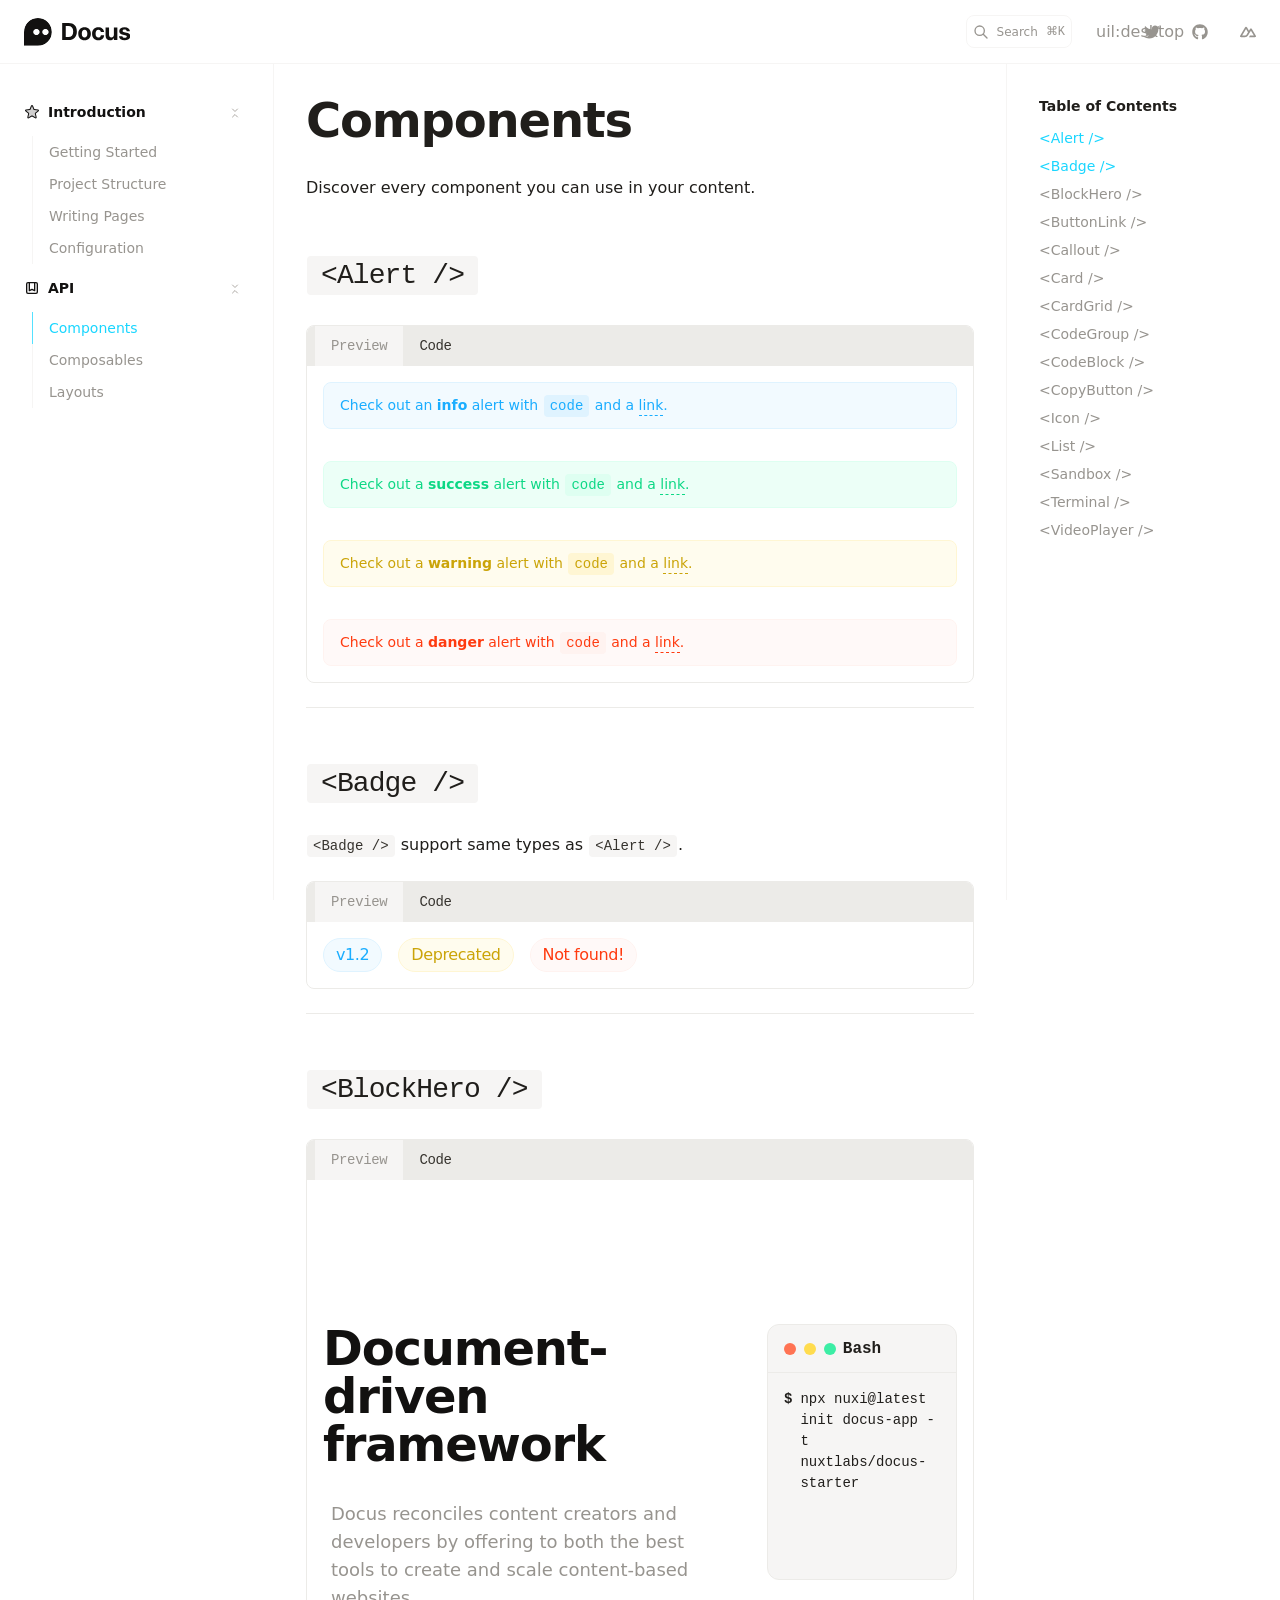
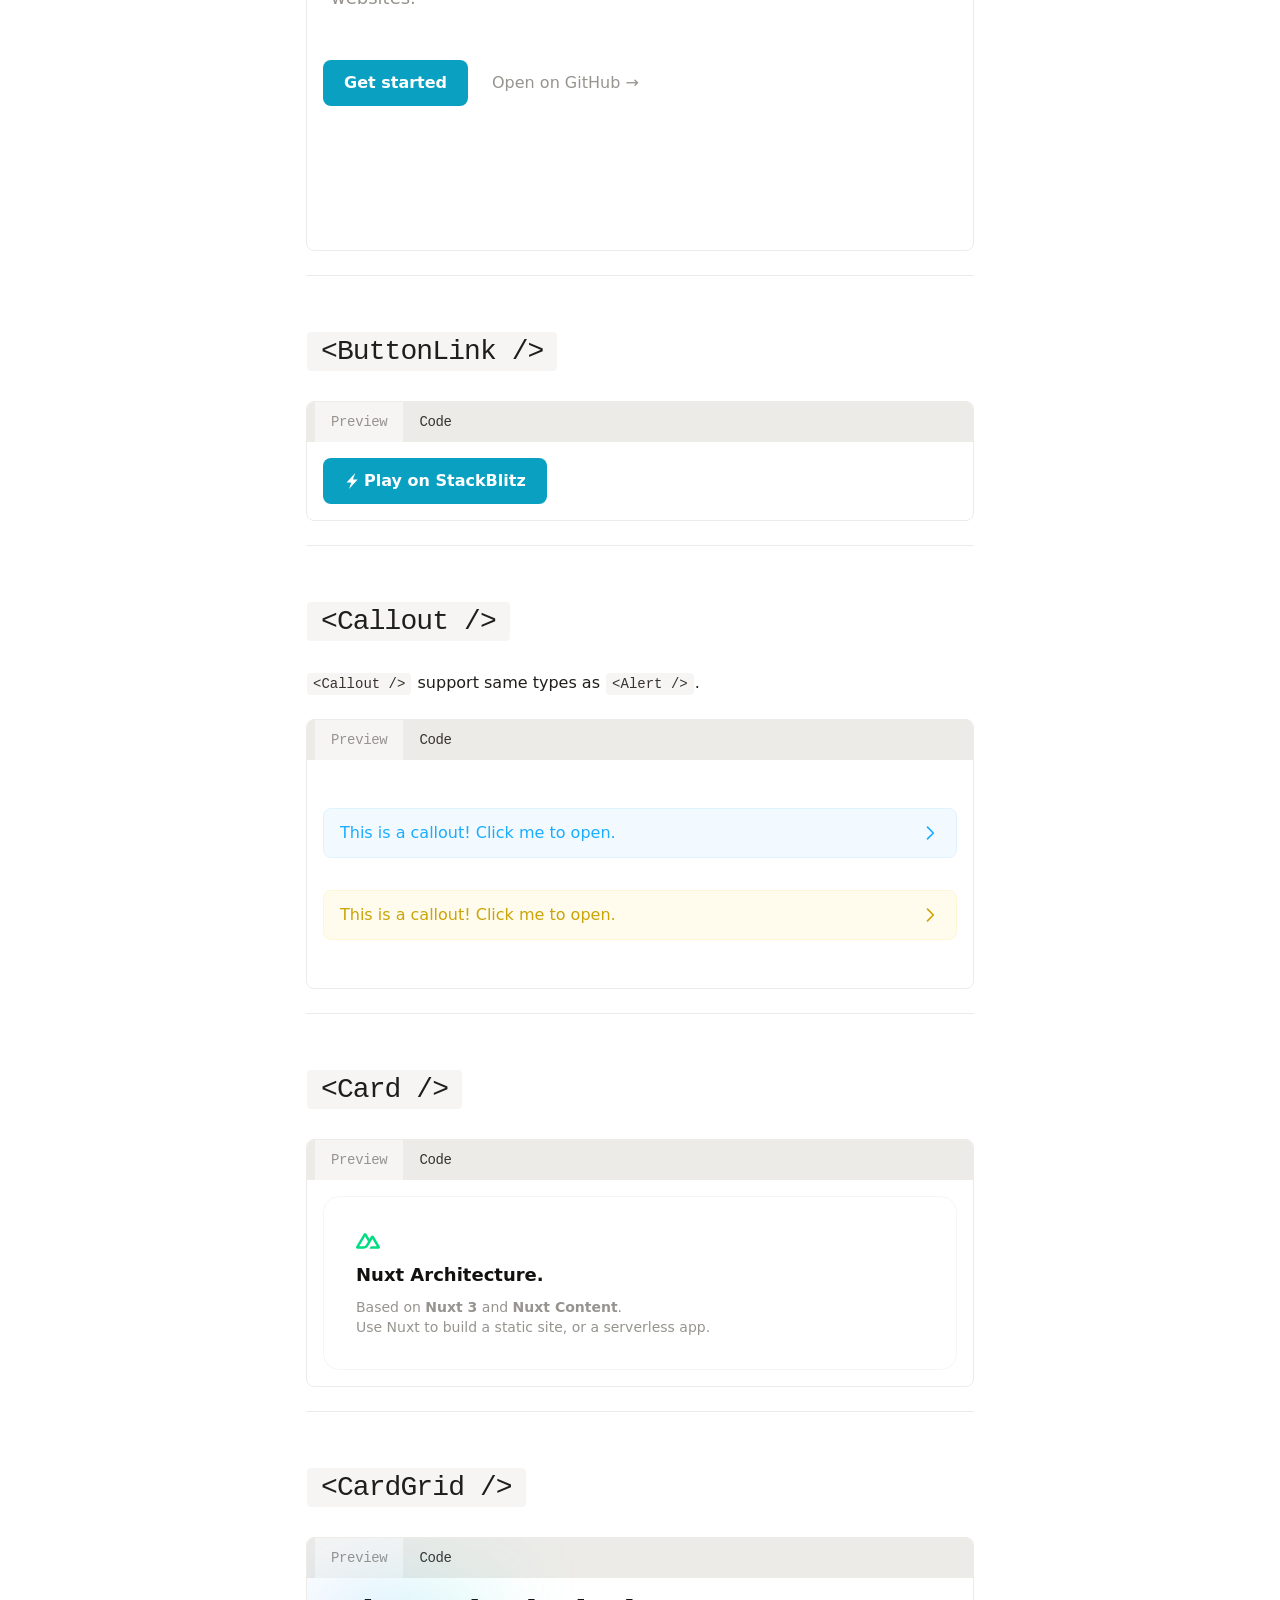
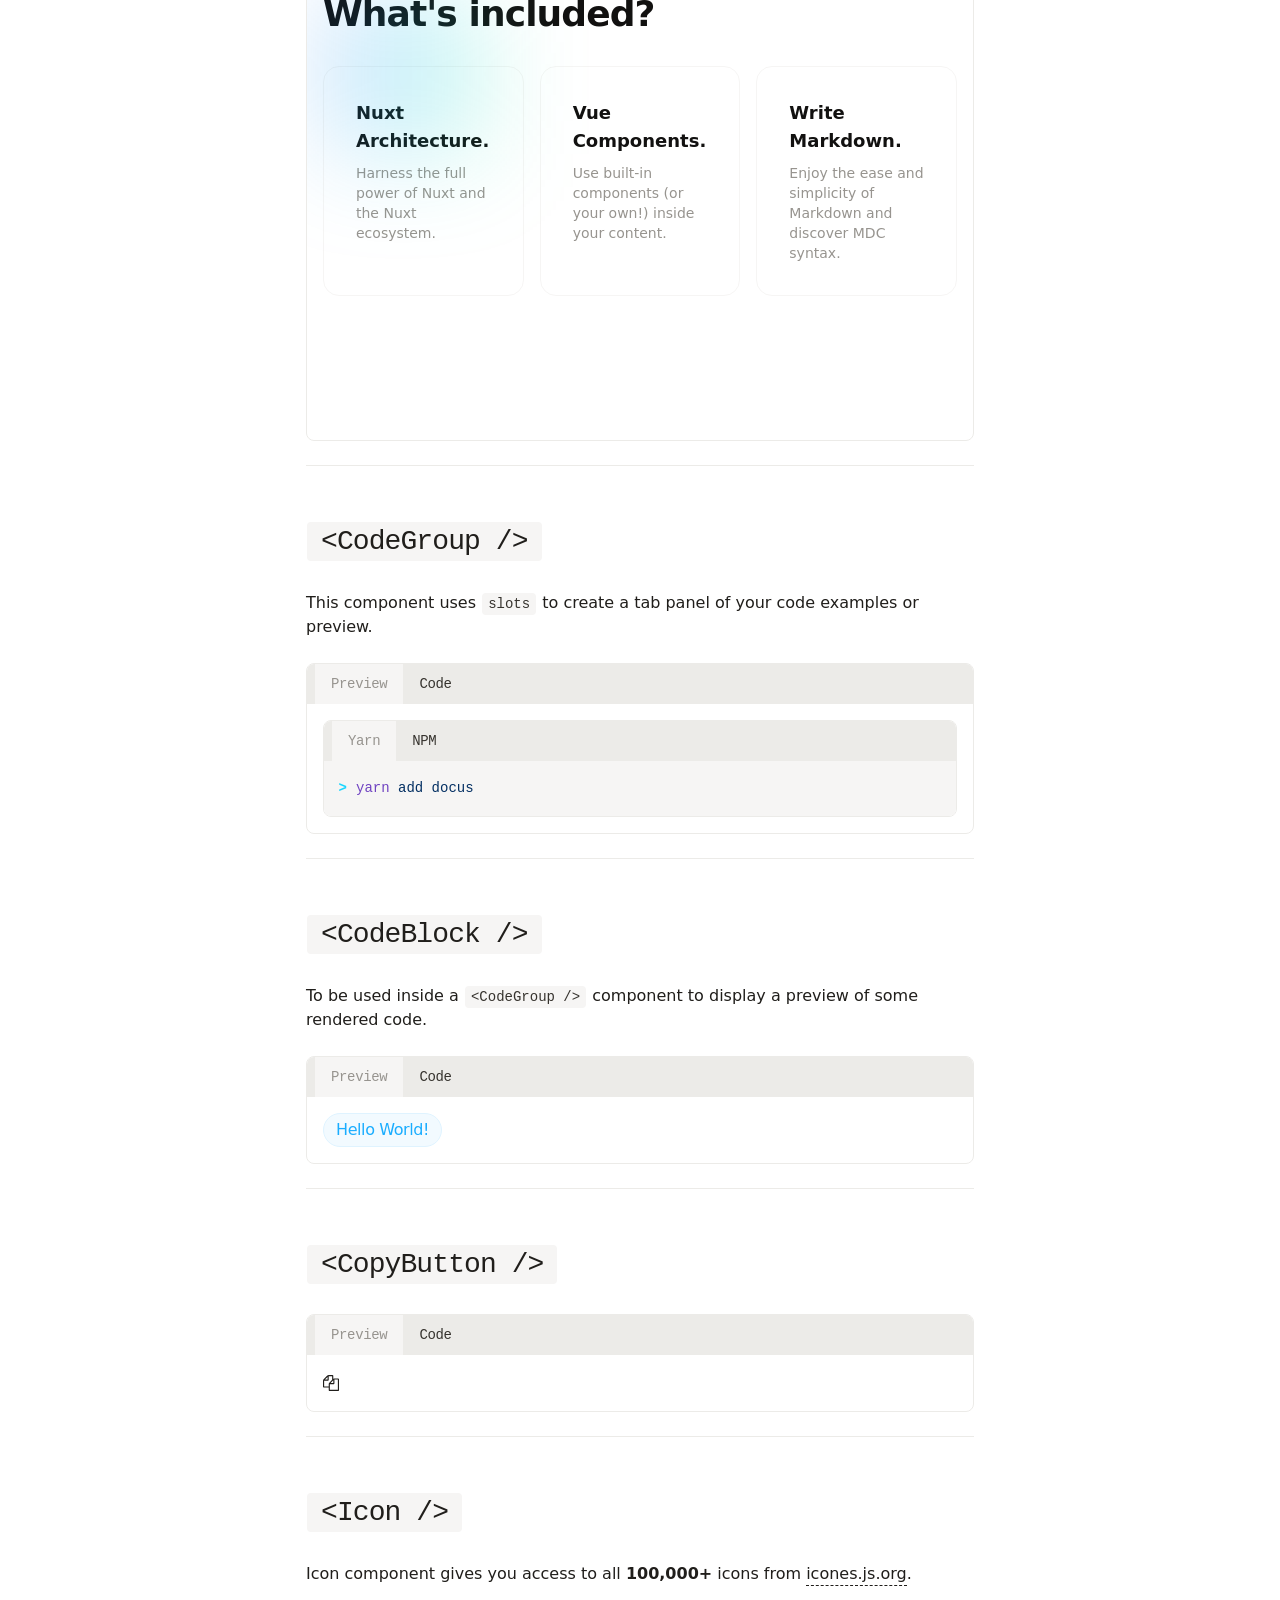
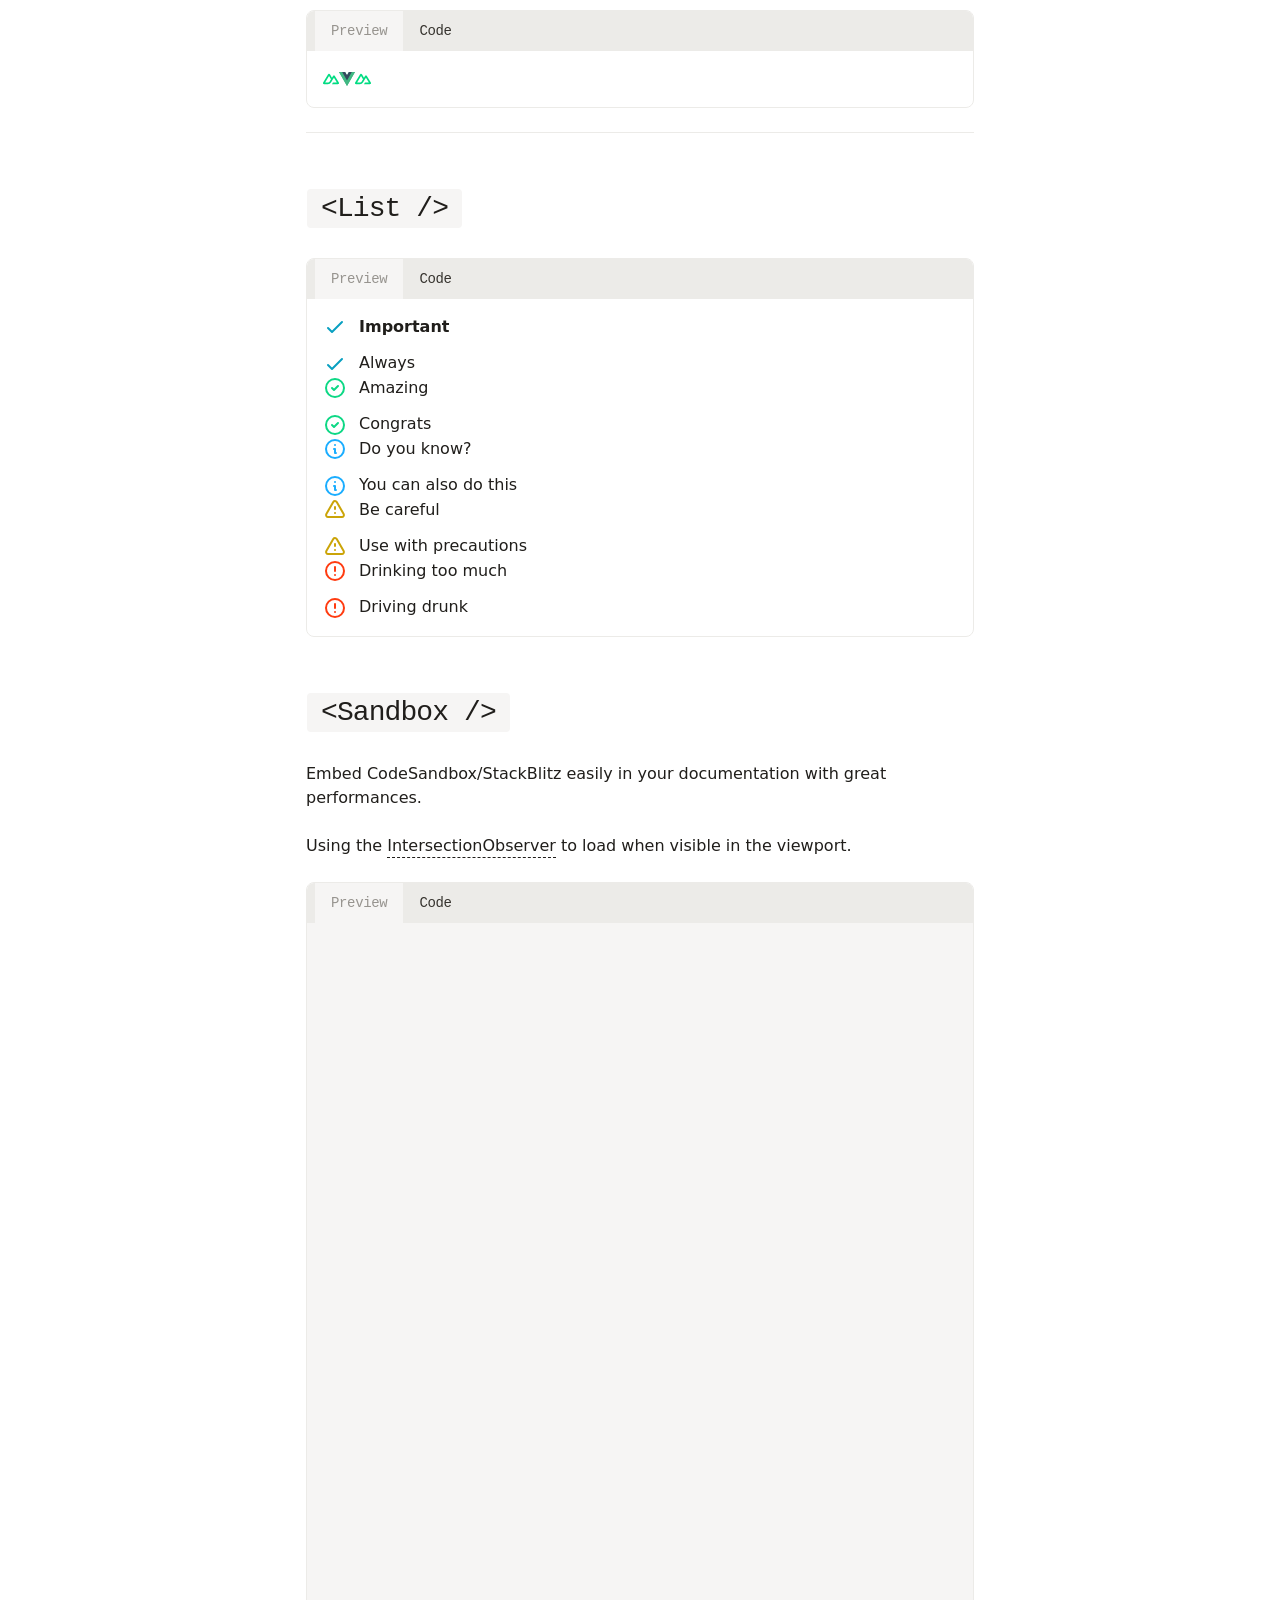
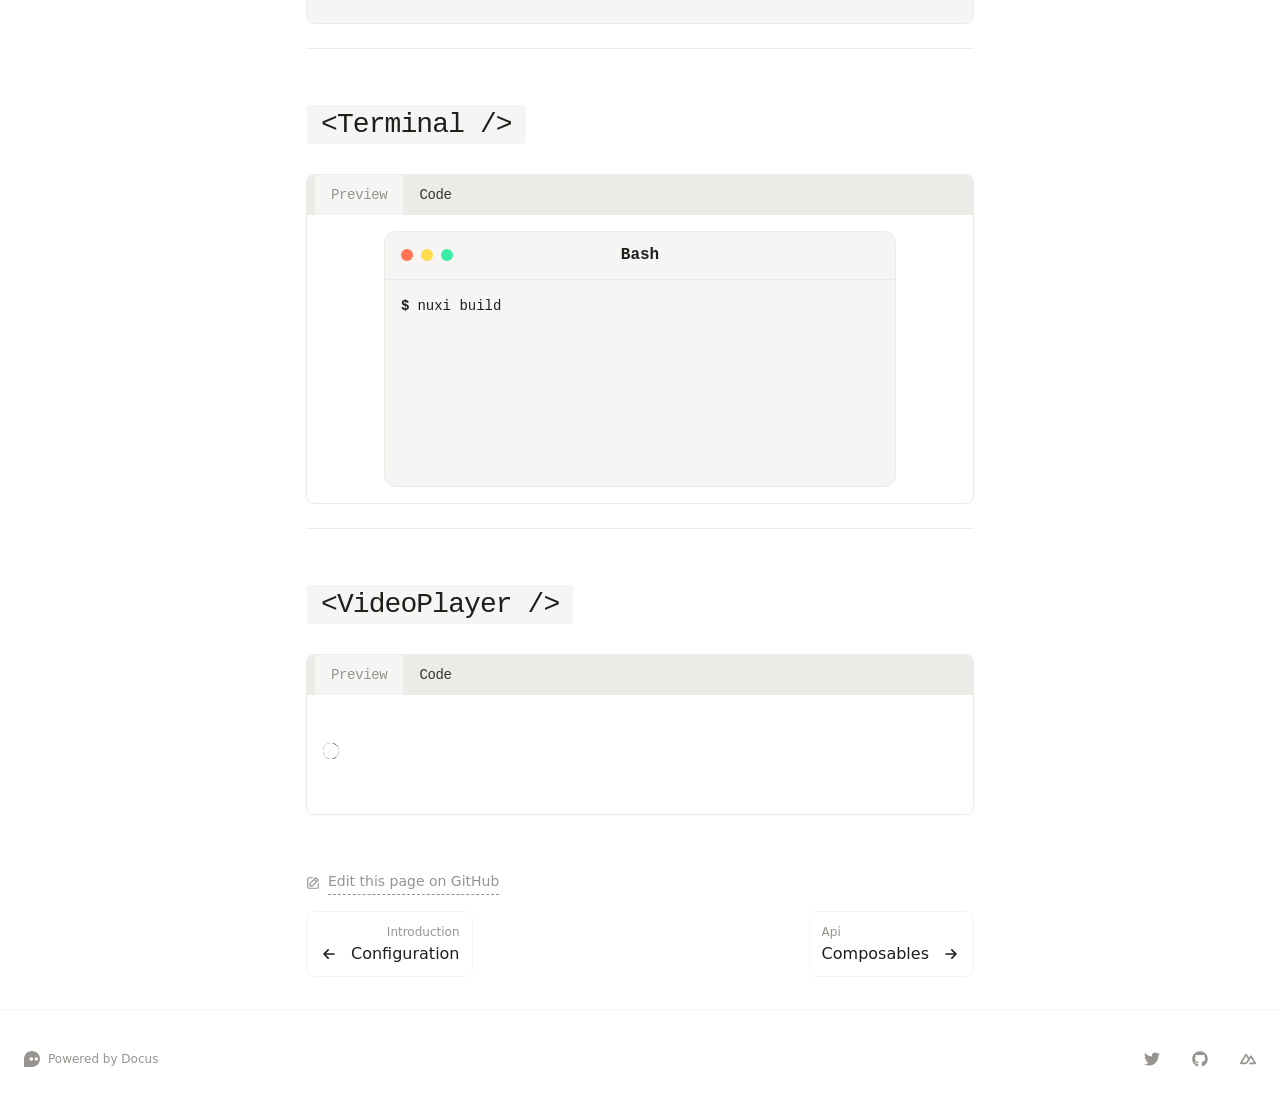
==== api/components/index.html @ 37ccc82b "Deploying to gh-pages from @ otabekoff/learning-docus@7be649a04e9be43d02364a5122cd095a9c853558 🚀" ====
<!DOCTYPE html>
<html  lang="en">
<head><meta charset="utf-8">
<meta name="viewport" content="width=device-width, initial-scale=1">
<title>Components · Docus</title>
<meta name="twitter:card" content="summary_large_image">
<meta property="og:image" content="https://user-images.githubusercontent.com/904724/185365452-87b7ca7b-6030-4813-a2db-5e65c785bf88.png">
<meta property="og:title" content="Components">
<meta name="description" content="Discover every component you can use in your content.">
<meta property="og:description" content="Discover every component you can use in your content.">
<link rel="preload" as="fetch" crossorigin="anonymous" href="/api/components/_payload.json">
<link rel="stylesheet" href="/_nuxt/entry.c73644ae.css">
<link rel="stylesheet" href="/_nuxt/DocumentDrivenNotFound.e74f113e.css">
<link rel="stylesheet" href="/_nuxt/ButtonLink.3e7aad1a.css">
<link rel="stylesheet" href="/_nuxt/DocsPageLayout.f520ef95.css">
<link rel="stylesheet" href="/_nuxt/DocsAside.01f2e197.css">
<link rel="stylesheet" href="/_nuxt/ProseCodeInline.a69ddccc.css">
<link rel="stylesheet" href="/_nuxt/Alert.1b68c7fb.css">
<link rel="stylesheet" href="/_nuxt/DocsPageBottom.bf3de25d.css">
<link rel="stylesheet" href="/_nuxt/ProseA.5a9f544a.css">
<link rel="stylesheet" href="/_nuxt/DocsPrevNext.9d28947b.css">
<link rel="stylesheet" href="/_nuxt/DocsToc.eef473da.css">
<link rel="stylesheet" href="/_nuxt/DocsTocLinks.13b90791.css">
<link rel="stylesheet" href="/_nuxt/ProseH1.a7fd5557.css">
<link rel="stylesheet" href="/_nuxt/ProseP.bd294274.css">
<link rel="stylesheet" href="/_nuxt/ProseH2.24a56e5e.css">
<link rel="stylesheet" href="/_nuxt/CodeGroup.2ea7c493.css">
<link rel="stylesheet" href="/_nuxt/TabsHeader.f38e3e1c.css">
<link rel="stylesheet" href="/_nuxt/ProseStrong.4d333ea9.css">
<link rel="stylesheet" href="/_nuxt/ProsePre.e63e49c6.css">
<link rel="stylesheet" href="/_nuxt/ProseCode.36fcdb4a.css">
<link rel="stylesheet" href="/_nuxt/ProseHr.38dad436.css">
<link rel="stylesheet" href="/_nuxt/Badge.888fd69a.css">
<link rel="stylesheet" href="/_nuxt/BlockHero.7b2d14e4.css">
<link rel="stylesheet" href="/_nuxt/Terminal.01454687.css">
<link rel="stylesheet" href="/_nuxt/VideoPlayer.61767376.css">
<link rel="stylesheet" href="/_nuxt/Callout.76d621e9.css">
<link rel="stylesheet" href="/_nuxt/Card.fe565a0d.css">
<link rel="stylesheet" href="/_nuxt/CardGrid.4c03e597.css">
<link rel="stylesheet" href="/_nuxt/Ellipsis.586b2f68.css">
<link rel="stylesheet" href="/_nuxt/List.157139f9.css">
<link rel="stylesheet" href="/_nuxt/Sandbox.0499ad13.css">
<link rel="modulepreload" as="script" crossorigin href="/_nuxt/entry.699be9ef.js">
<link rel="modulepreload" as="script" crossorigin href="/_nuxt/document-driven.42618ea0.js">
<link rel="modulepreload" as="script" crossorigin href="/_nuxt/DocumentDrivenEmpty.a34dc828.js">
<link rel="modulepreload" as="script" crossorigin href="/_nuxt/ContentRenderer.776a3c97.js">
<link rel="modulepreload" as="script" crossorigin href="/_nuxt/ContentRendererMarkdown.vue.12e9435f.js">
<link rel="modulepreload" as="script" crossorigin href="/_nuxt/DocumentDrivenNotFound.7c6e58bd.js">
<link rel="modulepreload" as="script" crossorigin href="/_nuxt/ButtonLink.c943e5ec.js">
<link rel="modulepreload" as="script" crossorigin href="/_nuxt/slot.c9d00a44.js">
<link rel="modulepreload" as="script" crossorigin href="/_nuxt/node.676c5e99.js">
<link rel="modulepreload" as="script" crossorigin href="/_nuxt/IconDocus.b646f106.js">
<link rel="modulepreload" as="script" crossorigin href="/_nuxt/default.5bd593c0.js">
<link rel="modulepreload" as="script" crossorigin href="/_nuxt/DocsPageLayout.76d98734.js">
<link rel="modulepreload" as="script" crossorigin href="/_nuxt/DocsAside.0a5d353d.js">
<link rel="modulepreload" as="script" crossorigin href="/_nuxt/ProseCodeInline.09be1660.js">
<link rel="modulepreload" as="script" crossorigin href="/_nuxt/Alert.8badd303.js">
<link rel="modulepreload" as="script" crossorigin href="/_nuxt/DocsPageBottom.c269fad7.js">
<link rel="modulepreload" as="script" crossorigin href="/_nuxt/ProseA.7bf330f7.js">
<link rel="modulepreload" as="script" crossorigin href="/_nuxt/EditOnLink.vue.b46ae4e2.js">
<link rel="modulepreload" as="script" crossorigin href="/_nuxt/DocsPrevNext.1d124eff.js">
<link rel="modulepreload" as="script" crossorigin href="/_nuxt/DocsToc.ea79ebf1.js">
<link rel="modulepreload" as="script" crossorigin href="/_nuxt/DocsTocLinks.5a3fe974.js">
<link rel="modulepreload" as="script" crossorigin href="/_nuxt/ContentRendererMarkdown.92e52411.js">
<link rel="modulepreload" as="script" crossorigin href="/_nuxt/EditOnLink.0b215847.js">
<link rel="modulepreload" as="script" crossorigin href="/_nuxt/ProseH1.260d8442.js">
<link rel="modulepreload" as="script" crossorigin href="/_nuxt/ProseP.790f29ff.js">
<link rel="modulepreload" as="script" crossorigin href="/_nuxt/ProseH2.aafa7ced.js">
<link rel="modulepreload" as="script" crossorigin href="/_nuxt/CodeGroup.6b6341c1.js">
<link rel="modulepreload" as="script" crossorigin href="/_nuxt/TabsHeader.d5b489ed.js">
<link rel="modulepreload" as="script" crossorigin href="/_nuxt/ProseStrong.7f839446.js">
<link rel="modulepreload" as="script" crossorigin href="/_nuxt/ProsePre.d17b2e5f.js">
<link rel="modulepreload" as="script" crossorigin href="/_nuxt/ProseCode.09755b30.js">
<link rel="modulepreload" as="script" crossorigin href="/_nuxt/SourceLink.37195e06.js">
<link rel="modulepreload" as="script" crossorigin href="/_nuxt/ProseHr.62a63492.js">
<link rel="modulepreload" as="script" crossorigin href="/_nuxt/Badge.e9efe8f9.js">
<link rel="modulepreload" as="script" crossorigin href="/_nuxt/BlockHero.9a9072fd.js">
<link rel="modulepreload" as="script" crossorigin href="/_nuxt/Terminal.62998270.js">
<link rel="modulepreload" as="script" crossorigin href="/_nuxt/VideoPlayer.8fa8f061.js">
<link rel="modulepreload" as="script" crossorigin href="/_nuxt/NuxtImg.vue.9da13629.js">
<link rel="modulepreload" as="script" crossorigin href="/_nuxt/Callout.ef04b41b.js">
<link rel="modulepreload" as="script" crossorigin href="/_nuxt/Card.de5a77f5.js">
<link rel="modulepreload" as="script" crossorigin href="/_nuxt/CardGrid.0201bb74.js">
<link rel="modulepreload" as="script" crossorigin href="/_nuxt/Ellipsis.c187951e.js">
<link rel="modulepreload" as="script" crossorigin href="/_nuxt/CopyButton.2d4e2319.js">
<link rel="modulepreload" as="script" crossorigin href="/_nuxt/List.e5f59e77.js">
<link rel="modulepreload" as="script" crossorigin href="/_nuxt/MDCSlot.9b12d9df.js">
<link rel="modulepreload" as="script" crossorigin href="/_nuxt/Sandbox.104fe213.js">
<link rel="modulepreload" as="script" crossorigin href="/_nuxt/NuxtImg.9b4a8db7.js">
<link rel="modulepreload" as="script" crossorigin href="/_nuxt/IconStackBlitz.1716b3e4.js">
<link rel="prefetch" as="style" href="/_nuxt/page.622f1176.css">
<link rel="prefetch" as="script" crossorigin href="/_nuxt/page.54d9ff0b.js">
<link rel="prefetch" as="script" crossorigin href="/_nuxt/client-db.edff8e05.js">
<link rel="prefetch" as="style" href="/_nuxt/useStudio.7f8f3189.css">
<link rel="prefetch" as="script" crossorigin href="/_nuxt/useStudio.c4c52643.js">
<link rel="prefetch" as="script" crossorigin href="/_nuxt/debug.c00acb0b.js">
<link rel="prefetch" as="style" href="/_nuxt/error-404.7910d5ca.css">
<link rel="prefetch" as="script" crossorigin href="/_nuxt/error-404.816e7c33.js">
<link rel="prefetch" as="style" href="/_nuxt/error-500.1db01289.css">
<link rel="prefetch" as="script" crossorigin href="/_nuxt/error-500.8e83b865.js">
<script type="module" src="/_nuxt/entry.699be9ef.js" crossorigin></script><style id="pinceau-runtime-hydratable">@media{.phy[--]{--puid:5mqOcf-v;}.pv-gzvOn_{padding-left:var(--elements-container-padding-mobile);padding-right:var(--elements-container-padding-mobile);}@media (min-width: 475px){.pv-gzvOn_{padding-left:var(--elements-container-padding-xs);padding-right:var(--elements-container-padding-xs);}}@media (min-width: 640px){.pv-gzvOn_{padding-left:var(--elements-container-padding-sm);padding-right:var(--elements-container-padding-sm);}}@media (min-width: 768px){.pv-gzvOn_{padding-left:var(--elements-container-padding-md);padding-right:var(--elements-container-padding-md);}}} @media{.phy[--]{--puid:3iNj3t-v;}.pv-_peEMK{max-width:var(--elements-container-maxWidth);padding-left:var(--elements-container-padding-mobile);padding-right:var(--elements-container-padding-mobile);}@media (min-width: 475px){.pv-_peEMK{padding-left:var(--elements-container-padding-xs);padding-right:var(--elements-container-padding-xs);}}@media (min-width: 640px){.pv-_peEMK{padding-left:var(--elements-container-padding-sm);padding-right:var(--elements-container-padding-sm);}}@media (min-width: 768px){.pv-_peEMK{padding-left:var(--elements-container-padding-md);padding-right:var(--elements-container-padding-md);}}} @media{.phy[--]{--puid:C9k-a0-c;}.pc-C9k-a0[data-v-32a53581]{---ym9-button-primary:var(--color-primary-600);---a23-button-secondary:var(--color-primary-500);}} @media{.phy[--]{--puid:C9k-a0-v;}.pv-WBZLqX{padding:var(--space-rem-625) var(--space-5);font-size:var(--text-base-fontSize);line-height:var(--text-base-lineHeight);}} @media{.phy[--]{--puid:fRgSGy-c;}.pc-fRgSGy[data-v-32a53581]{---ym9-button-primary:var(--color-primary-600);---a23-button-secondary:var(--color-primary-500);}} @media{.phy[--]{--puid:649xBz-c;}.pc-649xBz[data-v-50a0a168]{---c-cn-top:0;---eih-inset-inline-start:auto;---if-b-inset-inline-end:auto;---ss-e-z-index:10;---wj8-max-width:10rem;---t33-height:10rem;---jfd-filter:blur(50px);---y-uj-background:linear-gradient(97.62deg, rgba(0, 71, 225, 0.22) 2.27%, rgba(26, 214, 255, 0.22) 50.88%, rgba(0, 220, 130, 0.22) 98.48%);}} </style><style id="pinceau-theme">@media { :root {--pinceau-mq: initial; --docus-search-results-highlight-color: white;--docus-search-results-window-maxHeight: 100%;--docus-search-results-window-maxWidth: 640px;--docus-search-results-window-marginTop: 0;--docus-search-input-borderStyle: solid;--docus-search-input-borderWidth: 1px;--docus-search-backdropFilter: blur(24px);--docus-loadingBar-gradientColorStop3: #0047e1;--docus-loadingBar-gradientColorStop2: #34cdfe;--docus-loadingBar-gradientColorStop1: #00dc82;--docus-loadingBar-height: 3px;--docus-readableLine: 78ch;--docus-footer-height: 145px;--docus-header-height: 64px;--prose-code-inline-padding: 0.2rem 0.375rem 0.2rem 0.375rem;--prose-code-block-backdropFilter: contrast(1);--prose-code-block-border-style: solid;--prose-code-block-border-width: 1px;--prose-tbody-tr-borderBottom-style: dashed;--prose-tbody-tr-borderBottom-width: 1px;--prose-th-textAlign: inherit;--prose-thead-borderBottom-style: solid;--prose-thead-borderBottom-width: 1px;--prose-thead-border-style: solid;--prose-thead-border-width: 0px;--prose-table-textAlign: start;--prose-hr-width: 1px;--prose-hr-style: solid;--prose-li-listStylePosition: outside;--prose-ol-li-markerColor: currentColor;--prose-ol-paddingInlineStart: 21px;--prose-ol-listStyleType: decimal;--prose-ul-li-markerColor: currentColor;--prose-ul-paddingInlineStart: 21px;--prose-ul-listStyleType: disc;--prose-blockquote-border-style: solid;--prose-blockquote-border-width: 4px;--prose-blockquote-quotes: '201C' '201D' '2018' '2019';--prose-blockquote-paddingInlineStart: 24px;--prose-a-code-color-hover: currentColor;--prose-a-code-color-static: currentColor;--prose-a-hasCode-borderBottom: none;--prose-a-border-distance: 2px;--prose-a-border-color-hover: currentColor;--prose-a-border-color-static: currentColor;--prose-a-border-style-hover: solid;--prose-a-border-style-static: dashed;--prose-a-border-width: 1px;--prose-a-color-static: inherit;--prose-a-textDecoration: none;--prose-h6-margin: 3rem 0 2rem;--prose-h5-margin: 3rem 0 2rem;--prose-h4-margin: 3rem 0 2rem;--prose-h3-margin: 3rem 0 2rem;--prose-h2-margin: 3rem 0 2rem;--prose-h1-margin: 0 0 2rem;--typography-lead-loose: 2;--typography-lead-relaxed: 1.625;--typography-lead-normal: 1.5;--typography-lead-snug: 1.375;--typography-lead-tight: 1.25;--typography-lead-none: 1;--typography-lead-10: 2.5rem;--typography-lead-9: 2.25rem;--typography-lead-8: 2rem;--typography-lead-7: 1.75rem;--typography-lead-6: 1.5rem;--typography-lead-5: 1.25rem;--typography-lead-4: 1rem;--typography-lead-3: .75rem;--typography-lead-2: .5rem;--typography-lead-1: .025rem;--typography-fontWeight-black: 900;--typography-fontWeight-extrabold: 800;--typography-fontWeight-bold: 700;--typography-fontWeight-semibold: 600;--typography-fontWeight-medium: 500;--typography-fontWeight-normal: 400;--typography-fontWeight-light: 300;--typography-fontWeight-extralight: 200;--typography-fontWeight-thin: 100;--typography-fontSize-9xl: 128px;--typography-fontSize-8xl: 96px;--typography-fontSize-7xl: 72px;--typography-fontSize-6xl: 60px;--typography-fontSize-5xl: 48px;--typography-fontSize-4xl: 36px;--typography-fontSize-3xl: 30px;--typography-fontSize-2xl: 24px;--typography-fontSize-xl: 20px;--typography-fontSize-lg: 18px;--typography-fontSize-base: 16px;--typography-fontSize-sm: 14px;--typography-fontSize-xs: 12px;--typography-letterSpacing-wide: 0.025em;--typography-letterSpacing-tight: -0.025em;--typography-verticalMargin-base: 24px;--typography-verticalMargin-sm: 16px;--elements-border-secondary-hover: [object Object];--elements-backdrop-background: #fffc;--elements-backdrop-filter: saturate(200%) blur(20px);--elements-container-maxWidth: 80rem;--lead-loose: 2;--lead-relaxed: 1.625;--lead-normal: 1.5;--lead-snug: 1.375;--lead-tight: 1.25;--lead-none: 1;--lead-10: 2.5rem;--lead-9: 2.25rem;--lead-8: 2rem;--lead-7: 1.75rem;--lead-6: 1.5rem;--lead-5: 1.25rem;--lead-4: 1rem;--lead-3: .75rem;--lead-2: .5rem;--lead-1: .025rem;--letterSpacing-widest: 0.1em;--letterSpacing-wider: 0.05em;--letterSpacing-wide: 0.025em;--letterSpacing-normal: 0em;--letterSpacing-tight: -0.025em;--letterSpacing-tighter: -0.05em;--fontSize-9xl: 8rem;--fontSize-8xl: 6rem;--fontSize-7xl: 4.5rem;--fontSize-6xl: 3.75rem;--fontSize-5xl: 3rem;--fontSize-4xl: 2.25rem;--fontSize-3xl: 1.875rem;--fontSize-2xl: 1.5rem;--fontSize-xl: 1.25rem;--fontSize-lg: 1.125rem;--fontSize-base: 1rem;--fontSize-sm: 0.875rem;--fontSize-xs: 0.75rem;--fontWeight-black: 900;--fontWeight-extrabold: 800;--fontWeight-bold: 700;--fontWeight-semibold: 600;--fontWeight-medium: 500;--fontWeight-normal: 400;--fontWeight-light: 300;--fontWeight-extralight: 200;--fontWeight-thin: 100;--font-mono: ui-monospace, SFMono-Regular, Menlo, Monaco, Consolas, Liberation Mono, Courier New, monospace;--font-serif: ui-serif, Georgia, Cambria, Times New Roman, Times, serif;--font-sans: ui-sans-serif, system-ui, -apple-system, BlinkMacSystemFont, Segoe UI, Roboto, Helvetica Neue, Arial, Noto Sans, sans-serif, Apple Color Emoji, Segoe UI Emoji, Segoe UI Symbol, Noto Color Emoji;--opacity-total: 1;--opacity-high: 0.8;--opacity-medium: 0.5;--opacity-soft: 0.3;--opacity-light: 0.15;--opacity-bright: 0.1;--opacity-noOpacity: 0;--borderWidth-lg: 3px;--borderWidth-md: 2px;--borderWidth-sm: 1px;--borderWidth-noBorder: 0;--space-rem-875: 0.875rem;--space-rem-625: 0.625rem;--space-rem-375: 0.375rem;--space-rem-125: 0.125rem;--space-px: 1px;--space-128: 32rem;--space-96: 24rem;--space-80: 20rem;--space-72: 18rem;--space-64: 16rem;--space-60: 15rem;--space-56: 14rem;--space-52: 13rem;--space-48: 12rem;--space-44: 11rem;--space-40: 10rem;--space-36: 9rem;--space-32: 8rem;--space-28: 7rem;--space-24: 6rem;--space-20: 5rem;--space-16: 4rem;--space-14: 3.5rem;--space-12: 3rem;--space-11: 2.75rem;--space-10: 2.5rem;--space-9: 2.25rem;--space-8: 2rem;--space-7: 1.75rem;--space-6: 1.5rem;--space-5: 1.25rem;--space-4: 1rem;--space-3: 0.75rem;--space-2: 0.5rem;--space-1: 0.25rem;--space-0: 0px;--size-full: 100%;--size-7xl: 80rem;--size-6xl: 72rem;--size-5xl: 64rem;--size-4xl: 56rem;--size-3xl: 48rem;--size-2xl: 42rem;--size-xl: 36rem;--size-lg: 32rem;--size-md: 28rem;--size-sm: 24rem;--size-xs: 20rem;--size-200: 200px;--size-104: 104px;--size-80: 80px;--size-64: 64px;--size-56: 56px;--size-48: 48px;--size-40: 40px;--size-32: 32px;--size-24: 24px;--size-20: 20px;--size-16: 16px;--size-12: 12px;--size-8: 8px;--size-6: 6px;--size-4: 4px;--size-2: 2px;--size-0: 0px;--radii-full: 9999px;--radii-3xl: 1.75rem;--radii-2xl: 1.5rem;--radii-xl: 1rem;--radii-lg: 0.75rem;--radii-md: 0.5rem;--radii-sm: 0.375rem;--radii-xs: 0.25rem;--radii-2xs: 0.125rem;--radii-none: 0px;--shadow-none: 0px 0px 0px 0px transparent;--height-screen: 100vh;--width-screen: 100vw;--color-primary-900: #001A1F;--color-primary-800: #00232B;--color-primary-700: #024757;--color-primary-600: #09A0C1;--color-primary-500: #1AD6FF;--color-primary-400: #55E1FF;--color-primary-300: #82E3FF;--color-primary-200: #C5F2FF;--color-primary-100: #DCF7FF;--color-primary-50: #F1FCFF;--color-ruby-900: #380011;--color-ruby-800: #700021;--color-ruby-700: #a90032;--color-ruby-600: #e10043;--color-ruby-500: #ff1a5e;--color-ruby-400: #ff4079;--color-ruby-300: #ff6694;--color-ruby-200: #ff8dae;--color-ruby-100: #ffb3c9;--color-ruby-50: #ffd9e4;--color-pink-900: #380025;--color-pink-800: #70004b;--color-pink-700: #a90070;--color-pink-600: #e10095;--color-pink-500: #ff1ab2;--color-pink-400: #ff40bf;--color-pink-300: #ff66cc;--color-pink-200: #ff8dd8;--color-pink-100: #ffb3e5;--color-pink-50: #ffd9f2;--color-purple-900: #190038;--color-purple-800: #330070;--color-purple-700: #4c00a9;--color-purple-600: #6500e1;--color-purple-500: #811aff;--color-purple-400: #9640ff;--color-purple-300: #ab66ff;--color-purple-200: #c08dff;--color-purple-100: #d5b3ff;--color-purple-50: #ead9ff;--color-royalblue-900: #0b0531;--color-royalblue-800: #160a62;--color-royalblue-700: #211093;--color-royalblue-600: #2c15c4;--color-royalblue-500: #4127e8;--color-royalblue-400: #614bec;--color-royalblue-300: #806ff0;--color-royalblue-200: #a093f3;--color-royalblue-100: #c0b7f7;--color-royalblue-50: #dfdbfb;--color-indigoblue-900: #001238;--color-indigoblue-800: #002370;--color-indigoblue-700: #0035a9;--color-indigoblue-600: #0047e1;--color-indigoblue-500: #1a62ff;--color-indigoblue-400: #407cff;--color-indigoblue-300: #6696ff;--color-indigoblue-200: #8db0ff;--color-indigoblue-100: #b3cbff;--color-indigoblue-50: #d9e5ff;--color-blue-900: #00131D;--color-blue-800: #002235;--color-blue-700: #014267;--color-blue-600: #0069A6;--color-blue-500: #1AADFF;--color-blue-400: #64C7FF;--color-blue-300: #A1DDFF;--color-blue-200: #C6EAFF;--color-blue-100: #DFF3FF;--color-blue-50: #F2FAFF;--color-lightblue-900: #002e38;--color-lightblue-800: #005c70;--color-lightblue-700: #008aa9;--color-lightblue-600: #00b9e1;--color-lightblue-500: #1ad6ff;--color-lightblue-400: #40ddff;--color-lightblue-300: #66e4ff;--color-lightblue-200: #8deaff;--color-lightblue-100: #b3f1ff;--color-lightblue-50: #d9f8ff;--color-teal-900: #062a28;--color-teal-800: #0b544f;--color-teal-700: #117d77;--color-teal-600: #16a79e;--color-teal-500: #1cd1c6;--color-teal-400: #36e4da;--color-teal-300: #5fe9e1;--color-teal-200: #87efe9;--color-teal-100: #aff4f0;--color-teal-50: #d7faf8;--color-pear-900: #2a2b09;--color-pear-800: #545512;--color-pear-700: #7e801b;--color-pear-600: #a8aa24;--color-pear-500: #d0d32f;--color-pear-400: #d8da52;--color-pear-300: #e0e274;--color-pear-200: #e8e997;--color-pear-100: #eff0ba;--color-pear-50: #f7f8dc;--color-red-900: #1C0301;--color-red-800: #340A01;--color-red-700: #701704;--color-red-600: #BB2402;--color-red-500: #FF3B10;--color-red-400: #FF7353;--color-red-300: #FFA692;--color-red-200: #FFDED7;--color-red-100: #FFF3F0;--color-red-50: #FFF9F8;--color-orange-900: #381800;--color-orange-800: #702f00;--color-orange-700: #a94700;--color-orange-600: #e15e00;--color-orange-500: #ff7a1a;--color-orange-400: #ff9040;--color-orange-300: #ffa666;--color-orange-200: #ffbd8d;--color-orange-100: #ffd3b3;--color-orange-50: #ffe9d9;--color-yellow-900: #1B1500;--color-yellow-800: #292100;--color-yellow-700: #614E02;--color-yellow-600: #CBA408;--color-yellow-500: #FBCA05;--color-yellow-400: #FFDC4E;--color-yellow-300: #FFE372;--color-yellow-200: #FFF0B1;--color-yellow-100: #FFF6D3;--color-yellow-50: #FFFCEE;--color-green-900: #00190F;--color-green-800: #002817;--color-green-700: #006037;--color-green-600: #00B467;--color-green-500: #0DD885;--color-green-400: #3CEEA5;--color-green-300: #86FBCB;--color-green-200: #C3FFE6;--color-green-100: #DEFFF1;--color-green-50: #ECFFF7;--color-gray-900: #121110;--color-gray-800: #201E1B;--color-gray-700: #36332E;--color-gray-600: #67635D;--color-gray-500: #97948F;--color-gray-400: #ADA9A4;--color-gray-300: #DBD9D3;--color-gray-200: #ECEBE8;--color-gray-100: #F6F5F4;--color-gray-50: #FBFBFB;--color-black: #0B0A0A;--color-white: #ffffff;--media-portrait: only screen and (orientation: portrait);--media-landscape: only screen and (orientation: landscape);--media-rm: (prefers-reduced-motion: reduce);--media-2xl: (min-width: 1536px);--media-xl: (min-width: 1280px);--media-lg: (min-width: 1024px);--media-md: (min-width: 768px);--media-sm: (min-width: 640px);--media-xs: (min-width: 475px);--docus-search-results-highlight-backgroundColor: var(--color-primary-500);--docus-search-results-selected-backgroundColor: var(--color-gray-300);--docus-search-results-window-borderRadius: none;--docus-search-results-window-marginX: 0;--docus-search-input-backgroundColor: var(--color-gray-200);--docus-search-input-padding: var(--space-2) var(--space-4);--docus-search-input-gap: var(--space-2);--docus-search-input-fontSize: var(--fontSize-sm);--docus-search-input-borderColor: var(--color-gray-200);--docus-search-input-borderRadius: var(--radii-2xs);--docus-footer-padding: var(--space-4) 0;--docus-header-title-color-hover: var(--color-primary-500);--docus-header-title-color-static: var(--color-gray-900);--docus-header-title-fontWeight: var(--fontWeight-bold);--docus-header-title-fontSize: var(--fontSize-2xl);--docus-header-logo-height: var(--space-6);--docus-body-fontFamily: var(--font-sans);--docus-body-color: var(--color-gray-800);--docus-body-backgroundColor: var(--color-white);--prose-code-inline-fontWeight: var(--typography-fontWeight-normal);--prose-code-inline-fontSize: var(--typography-fontSize-sm);--prose-code-inline-borderRadius: var(--radii-xs);--prose-code-block-pre-padding: var(--typography-verticalMargin-sm);--prose-code-block-margin: var(--typography-verticalMargin-base) 0;--prose-code-block-fontSize: var(--typography-fontSize-sm);--prose-tbody-code-inline-fontSize: var(--typography-fontSize-sm);--prose-tbody-td-padding: var(--typography-verticalMargin-sm);--prose-th-fontWeight: var(--typography-fontWeight-semibold);--prose-th-padding: 0 var(--typography-verticalMargin-sm) var(--typography-verticalMargin-sm) var(--typography-verticalMargin-sm);--prose-table-lineHeight: var(--typography-lead-6);--prose-table-fontSize: var(--typography-fontSize-sm);--prose-table-margin: var(--typography-verticalMargin-base) 0;--prose-hr-margin: var(--typography-verticalMargin-base) 0;--prose-li-margin: var(--typography-verticalMargin-sm) 0;--prose-ol-margin: var(--typography-verticalMargin-base) 0;--prose-ul-margin: var(--typography-verticalMargin-base) 0;--prose-blockquote-margin: var(--typography-verticalMargin-base) 0;--prose-a-code-border-style: var(--prose-a-border-style-static);--prose-a-code-border-width: var(--prose-a-border-width);--prose-a-fontWeight: var(--typography-fontWeight-medium);--prose-img-margin: var(--typography-verticalMargin-base) 0;--prose-strong-fontWeight: var(--typography-fontWeight-semibold);--prose-h6-iconSize: var(--typography-fontSize-base);--prose-h6-fontWeight: var(--typography-fontWeight-semibold);--prose-h6-lineHeight: var(--typography-lead-normal);--prose-h6-fontSize: var(--typography-fontSize-lg);--prose-h5-iconSize: var(--typography-fontSize-lg);--prose-h5-fontWeight: var(--typography-fontWeight-semibold);--prose-h5-lineHeight: var(--typography-lead-snug);--prose-h5-fontSize: var(--typography-fontSize-xl);--prose-h4-iconSize: var(--typography-fontSize-lg);--prose-h4-letterSpacing: var(--typography-letterSpacing-tight);--prose-h4-fontWeight: var(--typography-fontWeight-semibold);--prose-h4-lineHeight: var(--typography-lead-snug);--prose-h4-fontSize: var(--typography-fontSize-2xl);--prose-h3-iconSize: var(--typography-fontSize-xl);--prose-h3-letterSpacing: var(--typography-letterSpacing-tight);--prose-h3-fontWeight: var(--typography-fontWeight-semibold);--prose-h3-lineHeight: var(--typography-lead-snug);--prose-h3-fontSize: var(--typography-fontSize-3xl);--prose-h2-iconSize: var(--typography-fontSize-2xl);--prose-h2-letterSpacing: var(--typography-letterSpacing-tight);--prose-h2-fontWeight: var(--typography-fontWeight-semibold);--prose-h2-lineHeight: var(--typography-lead-tight);--prose-h2-fontSize: var(--typography-fontSize-4xl);--prose-h1-iconSize: var(--typography-fontSize-3xl);--prose-h1-letterSpacing: var(--typography-letterSpacing-tight);--prose-h1-fontWeight: var(--typography-fontWeight-bold);--prose-h1-lineHeight: var(--typography-lead-tight);--prose-h1-fontSize: var(--typography-fontSize-5xl);--prose-p-br-margin: var(--typography-verticalMargin-base) 0 0 0;--prose-p-margin: var(--typography-verticalMargin-base) 0;--prose-p-lineHeight: var(--typography-lead-normal);--prose-p-fontSize: var(--typography-fontSize-base);--typography-color-secondary-900: var(--color-gray-900);--typography-color-secondary-800: var(--color-gray-800);--typography-color-secondary-700: var(--color-gray-700);--typography-color-secondary-600: var(--color-gray-600);--typography-color-secondary-500: var(--color-gray-500);--typography-color-secondary-400: var(--color-gray-400);--typography-color-secondary-300: var(--color-gray-300);--typography-color-secondary-200: var(--color-gray-200);--typography-color-secondary-100: var(--color-gray-100);--typography-color-secondary-50: var(--color-gray-50);--typography-color-primary-900: var(--color-primary-900);--typography-color-primary-800: var(--color-primary-800);--typography-color-primary-700: var(--color-primary-700);--typography-color-primary-600: var(--color-primary-600);--typography-color-primary-500: var(--color-primary-500);--typography-color-primary-400: var(--color-primary-400);--typography-color-primary-300: var(--color-primary-300);--typography-color-primary-200: var(--color-primary-200);--typography-color-primary-100: var(--color-primary-100);--typography-color-primary-50: var(--color-primary-50);--typography-font-code: var(--font-mono);--typography-font-body: var(--font-sans);--typography-font-display: var(--font-sans);--typography-body-backgroundColor: var(--color-white);--typography-body-color: var(--color-black);--elements-state-danger-borderColor-secondary: var(--color-red-200);--elements-state-danger-borderColor-primary: var(--color-red-100);--elements-state-danger-backgroundColor-secondary: var(--color-red-100);--elements-state-danger-backgroundColor-primary: var(--color-red-50);--elements-state-danger-color-secondary: var(--color-red-600);--elements-state-danger-color-primary: var(--color-red-500);--elements-state-warning-borderColor-secondary: var(--color-yellow-200);--elements-state-warning-borderColor-primary: var(--color-yellow-100);--elements-state-warning-backgroundColor-secondary: var(--color-yellow-100);--elements-state-warning-backgroundColor-primary: var(--color-yellow-50);--elements-state-warning-color-secondary: var(--color-yellow-700);--elements-state-warning-color-primary: var(--color-yellow-600);--elements-state-success-borderColor-secondary: var(--color-green-200);--elements-state-success-borderColor-primary: var(--color-green-100);--elements-state-success-backgroundColor-secondary: var(--color-green-100);--elements-state-success-backgroundColor-primary: var(--color-green-50);--elements-state-success-color-secondary: var(--color-green-600);--elements-state-success-color-primary: var(--color-green-500);--elements-state-info-borderColor-secondary: var(--color-blue-200);--elements-state-info-borderColor-primary: var(--color-blue-100);--elements-state-info-backgroundColor-secondary: var(--color-blue-100);--elements-state-info-backgroundColor-primary: var(--color-blue-50);--elements-state-info-color-secondary: var(--color-blue-600);--elements-state-info-color-primary: var(--color-blue-500);--elements-state-primary-borderColor-secondary: var(--color-primary-200);--elements-state-primary-borderColor-primary: var(--color-primary-100);--elements-state-primary-backgroundColor-secondary: var(--color-primary-100);--elements-state-primary-backgroundColor-primary: var(--color-primary-50);--elements-state-primary-color-secondary: var(--color-primary-700);--elements-state-primary-color-primary: var(--color-primary-600);--elements-surface-secondary-backgroundColor: var(--color-gray-200);--elements-surface-primary-backgroundColor: var(--color-gray-100);--elements-surface-background-base: var(--color-gray-100);--elements-border-secondary-static: var(--color-gray-200);--elements-border-primary-hover: var(--color-gray-200);--elements-border-primary-static: var(--color-gray-100);--elements-container-padding-md: var(--space-6);--elements-container-padding-sm: var(--space-6);--elements-container-padding-xs: var(--space-4);--elements-container-padding-mobile: var(--space-4);--elements-text-secondary-color-hover: var(--color-gray-700);--elements-text-secondary-color-static: var(--color-gray-500);--elements-text-primary-color-static: var(--color-gray-900);--text-6xl-lineHeight: var(--lead-none);--text-6xl-fontSize: var(--fontSize-6xl);--text-5xl-lineHeight: var(--lead-none);--text-5xl-fontSize: var(--fontSize-5xl);--text-4xl-lineHeight: var(--lead-10);--text-4xl-fontSize: var(--fontSize-4xl);--text-3xl-lineHeight: var(--lead-9);--text-3xl-fontSize: var(--fontSize-3xl);--text-2xl-lineHeight: var(--lead-8);--text-2xl-fontSize: var(--fontSize-2xl);--text-xl-lineHeight: var(--lead-7);--text-xl-fontSize: var(--fontSize-xl);--text-lg-lineHeight: var(--lead-7);--text-lg-fontSize: var(--fontSize-lg);--text-base-lineHeight: var(--lead-6);--text-base-fontSize: var(--fontSize-base);--text-sm-lineHeight: var(--lead-5);--text-sm-fontSize: var(--fontSize-sm);--text-xs-lineHeight: var(--lead-4);--text-xs-fontSize: var(--fontSize-xs);--color-shadow: var(--color-gray-400);--color-secondary-900: var(--color-gray-900);--color-secondary-800: var(--color-gray-800);--color-secondary-700: var(--color-gray-700);--color-secondary-600: var(--color-gray-600);--color-secondary-500: var(--color-gray-500);--color-secondary-400: var(--color-gray-400);--color-secondary-300: var(--color-gray-300);--color-secondary-200: var(--color-gray-200);--color-secondary-100: var(--color-gray-100);--color-secondary-50: var(--color-gray-50);--prose-code-inline-backgroundColor: var(--typography-color-secondary-100);--prose-code-inline-color: var(--typography-color-secondary-700);--prose-code-block-backgroundColor: var(--typography-color-secondary-100);--prose-code-block-color: var(--typography-color-secondary-700);--prose-code-block-border-color: var(--typography-color-secondary-200);--prose-tbody-tr-borderBottom-color: var(--typography-color-secondary-200);--prose-th-color: var(--typography-color-secondary-600);--prose-thead-borderBottom-color: var(--typography-color-secondary-200);--prose-thead-border-color: var(--typography-color-secondary-300);--prose-hr-color: var(--typography-color-secondary-200);--prose-blockquote-border-color: var(--typography-color-secondary-200);--prose-blockquote-color: var(--typography-color-secondary-500);--prose-a-code-background-hover: var(--typography-color-primary-50);--prose-a-code-border-color-hover: var(--typography-color-primary-500);--prose-a-code-border-color-static: var(--typography-color-secondary-400);--prose-a-color-hover: var(--typography-color-primary-500);--shadow-2xl: 0px 25px 50px -12px var(--color-shadow);--shadow-xl: 0px 20px 25px -5px var(--color-shadow), 0px 8px 10px -6px var(--color-shadow);--shadow-lg: 0px 10px 15px -3px var(--color-shadow), 0px 4px 6px -4px var(--color-shadow);--shadow-md: 0px 4px 6px -1px var(--color-shadow), 0px 2px 4px -2px var(--color-shadow);--shadow-sm: 0px 1px 3px 0px var(--color-shadow), 0px 1px 2px -1px var(--color-shadow);--shadow-xs: 0px 1px 2px 0px var(--color-shadow); } }@media { :root.dark {--pinceau-mq: dark; --prose-code-block-backdropFilter: contrast(1);--prose-ol-li-markerColor: currentColor;--prose-ul-li-markerColor: currentColor;--prose-a-code-color-hover: currentColor;--prose-a-code-color-static: currentColor;--prose-a-border-color-hover: currentColor;--prose-a-border-color-static: currentColor;--prose-a-color-static: inherit;--elements-backdrop-background: #0c0d0ccc;--docus-search-results-selected-backgroundColor: var(--color-gray-700);--docus-search-input-backgroundColor: var(--color-gray-800);--docus-search-input-borderColor: transparent;--docus-header-title-color-static: var(--color-gray-100);--docus-body-color: var(--color-gray-200);--docus-body-backgroundColor: var(--color-black);--typography-body-backgroundColor: var(--color-black);--typography-body-color: var(--color-white);--elements-state-danger-borderColor-secondary: var(--color-red-700);--elements-state-danger-borderColor-primary: var(--color-red-800);--elements-state-danger-backgroundColor-secondary: var(--color-red-800);--elements-state-danger-backgroundColor-primary: var(--color-red-900);--elements-state-danger-color-secondary: var(--color-red-200);--elements-state-danger-color-primary: var(--color-red-300);--elements-state-warning-borderColor-secondary: var(--color-yellow-700);--elements-state-warning-borderColor-primary: var(--color-yellow-800);--elements-state-warning-backgroundColor-secondary: var(--color-yellow-800);--elements-state-warning-backgroundColor-primary: var(--color-yellow-900);--elements-state-warning-color-secondary: var(--color-yellow-200);--elements-state-warning-color-primary: var(--color-yellow-400);--elements-state-success-borderColor-secondary: var(--color-green-700);--elements-state-success-borderColor-primary: var(--color-green-800);--elements-state-success-backgroundColor-secondary: var(--color-green-800);--elements-state-success-backgroundColor-primary: var(--color-green-900);--elements-state-success-color-secondary: var(--color-green-200);--elements-state-success-color-primary: var(--color-green-400);--elements-state-info-borderColor-secondary: var(--color-blue-700);--elements-state-info-borderColor-primary: var(--color-blue-800);--elements-state-info-backgroundColor-secondary: var(--color-blue-800);--elements-state-info-backgroundColor-primary: var(--color-blue-900);--elements-state-info-color-secondary: var(--color-blue-200);--elements-state-info-color-primary: var(--color-blue-400);--elements-state-primary-borderColor-secondary: var(--color-primary-700);--elements-state-primary-borderColor-primary: var(--color-primary-800);--elements-state-primary-backgroundColor-secondary: var(--color-primary-800);--elements-state-primary-backgroundColor-primary: var(--color-primary-900);--elements-state-primary-color-secondary: var(--color-primary-200);--elements-state-primary-color-primary: var(--color-primary-400);--elements-surface-secondary-backgroundColor: var(--color-gray-800);--elements-surface-primary-backgroundColor: var(--color-gray-900);--elements-surface-background-base: var(--color-gray-900);--elements-border-secondary-static: var(--color-gray-800);--elements-border-primary-hover: var(--color-gray-800);--elements-border-primary-static: var(--color-gray-900);--elements-text-secondary-color-hover: var(--color-gray-200);--elements-text-secondary-color-static: var(--color-gray-400);--elements-text-primary-color-static: var(--color-gray-50);--color-shadow: var(--color-gray-800);--prose-code-inline-backgroundColor: var(--typography-color-secondary-800);--prose-code-inline-color: var(--typography-color-secondary-200);--prose-code-block-backgroundColor: var(--typography-color-secondary-900);--prose-code-block-color: var(--typography-color-secondary-200);--prose-code-block-border-color: var(--typography-color-secondary-800);--prose-tbody-tr-borderBottom-color: var(--typography-color-secondary-800);--prose-th-color: var(--typography-color-secondary-400);--prose-thead-borderBottom-color: var(--typography-color-secondary-800);--prose-thead-border-color: var(--typography-color-secondary-600);--prose-hr-color: var(--typography-color-secondary-800);--prose-blockquote-border-color: var(--typography-color-secondary-700);--prose-blockquote-color: var(--typography-color-secondary-400);--prose-a-code-background-hover: var(--typography-color-primary-900);--prose-a-code-border-color-hover: var(--typography-color-primary-600);--prose-a-code-border-color-static: var(--typography-color-secondary-600);--prose-a-color-hover: var(--typography-color-primary-400); } }@media (min-width: 640px) { :root {--pinceau-mq: sm; --docus-search-results-window-maxHeight: 320px;--docus-search-results-window-marginTop: 20vh;--docus-footer-height: 100px;--docus-search-results-window-borderRadius: var(--radii-xs);--docus-search-results-window-marginX: var(--space-4);--docus-header-logo-height: var(--space-7); } }</style><script>"use strict";(()=>{const a=window,e=document.documentElement,m=["dark","light"],c=window.localStorage.getItem("nuxt-color-mode")||"system";let n=c==="system"?f():c;const l=e.getAttribute("data-color-mode-forced");l&&(n=l),i(n),a["__NUXT_COLOR_MODE__"]={preference:c,value:n,getColorScheme:f,addColorScheme:i,removeColorScheme:d};function i(o){const t=""+o+"",s="theme";e.classList?e.classList.add(t):e.className+=" "+t,s&&e.setAttribute("data-"+s,o)}function d(o){const t=""+o+"",s="theme";e.classList?e.classList.remove(t):e.className=e.className.replace(new RegExp(t,"g"),""),s&&e.removeAttribute("data-"+s)}function r(o){return a.matchMedia("(prefers-color-scheme"+o+")")}function f(){if(a.matchMedia&&r("").media!=="not all"){for(const o of m)if(r(":"+o).matches)return o}return"light"}})();
</script></head>
<body ><!----><!--teleport anchor--><!----><!--teleport anchor--><div id="__nuxt"><div class="app-layout" data-v-516e1868><div class="nuxt-progress" style="width:0%;opacity:0;background-size:Infinity% auto;" data-v-516e1868></div><header class="has-dialog" data-v-516e1868 data-v-c77caed2><div class="container pv-gzvOn_ pc-5mqOcf" data-v-c77caed2 data-v-22217919><!--[--><div class="section left" data-v-c77caed2><!--[--><button aria-label="Menu" data-v-6d63fae8><svg xmlns="http://www.w3.org/2000/svg" xmlns:xlink="http://www.w3.org/1999/xlink" role="img" class="icon" data-v-6d63fae8 style="" width="1em" height="1em" viewBox="0 0 24 24" data-v-41f0f5bc><path fill="none" stroke="currentColor" stroke-linecap="round" stroke-linejoin="round" stroke-width="2" d="M4 6h16M4 12h16M4 18h16"/></svg></button><!--teleport start--><!--teleport end--><!--]--><a href="/" class="navbar-logo" aria-label="Docus" data-v-c77caed2 data-v-d10d3eb8><span class="logo" data-v-d10d3eb8><svg viewbox="0 0 167 44" fill="none" xmlns="http://www.w3.org/2000/svg" data-v-d10d3eb8 data-v-f686be5b><path d="M60 34.5945H70.2569C78.3172 34.5945 83.064 29.6369 83.064 21.1959V21.159C83.064 12.7365 78.2986 8 70.2569 8H60V34.5945ZM65.6217 29.987V12.5891H69.5867C74.5197 12.5891 77.3306 15.63 77.3306 21.1775V21.2143C77.3306 26.9645 74.6128 29.987 69.5867 29.987H65.6217Z" fill="currentColor" data-v-f686be5b></path><path d="M95.1966 35C101.228 35 105.081 31.1666 105.081 24.716V24.6792C105.081 18.284 101.153 14.4321 95.178 14.4321C89.2211 14.4321 85.312 18.3208 85.312 24.6792V24.716C85.312 31.1481 89.1281 35 95.1966 35ZM95.2152 30.7795C92.5346 30.7795 90.8407 28.5863 90.8407 24.716V24.6792C90.8407 20.8642 92.5532 18.6526 95.178 18.6526C97.8213 18.6526 99.5525 20.8642 99.5525 24.6792V24.716C99.5525 28.5679 97.8585 30.7795 95.2152 30.7795Z" fill="currentColor" data-v-f686be5b></path><path d="M116.823 35C122.147 35 125.59 31.7195 125.851 27.4068V27.2962H120.788L120.769 27.4621C120.397 29.4526 119.038 30.7795 116.86 30.7795C114.179 30.7795 112.504 28.5863 112.504 24.716V24.6976C112.504 20.9195 114.179 18.6526 116.841 18.6526C119.094 18.6526 120.415 20.0901 120.751 21.97L120.788 22.1358H125.832V22.0068C125.628 17.7311 122.184 14.4321 116.767 14.4321C110.792 14.4321 106.975 18.3577 106.975 24.6792V24.6976C106.975 31.0744 110.736 35 116.823 35Z" fill="currentColor" data-v-f686be5b></path><path d="M135.08 35C138.095 35 140.143 33.5993 141.167 31.3324H141.278V34.5945H146.714V14.8375H141.278V26.1904C141.278 28.7706 139.733 30.5399 137.295 30.5399C134.856 30.5399 133.628 29.0471 133.628 26.4669V14.8375H128.192V27.5911C128.192 32.2171 130.687 35 135.08 35Z" fill="currentColor" data-v-f686be5b></path><path d="M158.27 35C163.407 35 167 32.4567 167 28.5863V28.5679C167 25.656 165.287 24.0341 161.118 23.1679L157.73 22.4491C155.719 22.0253 155.031 21.3618 155.031 20.3481V20.3297C155.031 19.058 156.203 18.2287 158.083 18.2287C160.094 18.2287 161.267 19.2976 161.453 20.7167L161.471 20.8642H166.479V20.6799C166.348 17.215 163.389 14.4321 158.083 14.4321C153.001 14.4321 149.725 16.8648 149.725 20.6246V20.643C149.725 23.5918 151.68 25.5085 155.552 26.3195L158.94 27.0198C160.894 27.4437 161.564 28.0519 161.564 29.1024V29.1208C161.564 30.3925 160.317 31.185 158.27 31.185C156.092 31.185 154.919 30.2819 154.565 28.7338L154.528 28.5679H149.223L149.241 28.7338C149.669 32.4751 152.741 35 158.27 35Z" fill="currentColor" data-v-f686be5b></path><mask id="mask0_109_36" style="mask-type:alpha;" maskUnits="userSpaceOnUse" x="0" y="0" width="44" height="44" data-v-f686be5b><path fill-rule="evenodd" clip-rule="evenodd" d="M0 21.8104C0 9.76479 9.80347 0 21.8967 0C33.99 0 43.7935 9.76479 43.7935 21.8104C43.7935 33.8559 33.99 43.6207 21.8967 43.6207H0V21.8104ZM19.5294 17.0944C22.1442 17.0944 24.2641 19.2059 24.2641 21.8104C24.2641 24.4148 22.1442 26.526 19.5294 26.526C16.9147 26.526 14.7948 24.4148 14.7948 21.8101C14.7948 19.2059 16.9147 17.0944 19.5294 17.0944V17.0944ZM38.4674 21.8104C38.4674 19.2059 36.3475 17.0944 33.7328 17.0944C31.1183 17.0944 28.9984 19.2059 28.9984 21.8104C28.9984 24.4148 31.1183 26.526 33.7328 26.526C36.3475 26.526 38.4674 24.4148 38.4674 21.8101V21.8104Z" fill="white" data-v-f686be5b></path></mask><g mask="url(#mask0_109_36)" data-v-f686be5b><path fill-rule="evenodd" clip-rule="evenodd" d="M0 21.8104C0 9.76479 9.80347 0 21.8967 0C33.99 0 43.7935 9.76479 43.7935 21.8104C43.7935 33.8559 33.99 43.6207 21.8967 43.6207H0V21.8104ZM19.5294 17.0944C22.1442 17.0944 24.2641 19.2059 24.2641 21.8104C24.2641 24.4148 22.1442 26.526 19.5294 26.526C16.9147 26.526 14.7948 24.4148 14.7948 21.8101C14.7948 19.2059 16.9147 17.0944 19.5294 17.0944V17.0944ZM38.4674 21.8104C38.4674 19.2059 36.3475 17.0944 33.7328 17.0944C31.1183 17.0944 28.9984 19.2059 28.9984 21.8104C28.9984 24.4148 31.1183 26.526 33.7328 26.526C36.3475 26.526 38.4674 24.4148 38.4674 21.8101V21.8104Z" fill="currentColor" data-v-f686be5b></path><path d="M9.9987e-06 43.6206H-0.156525V43.7762H9.9987e-06V43.6206ZM21.8967 -0.156006C9.71704 -0.156006 -0.156525 9.67861 -0.156525 21.8106H0.156545C0.156545 9.8508 9.88991 0.155828 21.8967 0.155828V-0.156006ZM43.9497 21.8103C43.9497 9.67861 34.0764 -0.156006 21.8967 -0.156006V0.155828C33.9036 0.155828 43.6369 9.8508 43.6369 21.8103H43.9497ZM21.8967 43.7762C34.0764 43.7762 43.9497 33.9419 43.9497 21.8103H43.6369C43.6369 33.7697 33.9036 43.4647 21.8967 43.4647V43.7762V43.7762ZM9.9987e-06 43.7762H21.8967V43.4647H9.9987e-06V43.7762ZM-0.156525 21.8103V43.6206H0.156545V21.8103H-0.156525ZM24.4203 21.8103C24.4203 19.1197 22.2306 16.9387 19.5294 16.9387V17.2502C22.0577 17.2502 24.1075 19.2916 24.1075 21.8103H24.4203V21.8103ZM19.5294 26.6816C22.2306 26.6816 24.4203 24.5005 24.4203 21.8103H24.1075C24.1075 24.3286 22.058 26.37 19.5294 26.37V26.6816V26.6816ZM14.6385 21.8106C14.6385 24.5008 16.8282 26.6819 19.5294 26.6819V26.3703C17.0011 26.3703 14.9513 24.3289 14.9513 21.8106H14.6385ZM19.5297 16.9387C16.8285 16.9387 14.6388 19.1197 14.6388 21.8103H14.9516C14.9516 19.2916 17.0011 17.2502 19.5297 17.2502V16.9387ZM33.7331 17.2502C36.2617 17.2502 38.3112 19.2916 38.3112 21.8103H38.624C38.624 19.1197 36.4343 16.9387 33.7331 16.9387V17.2502V17.2502ZM29.155 21.8103C29.155 19.2916 31.2045 17.2502 33.7328 17.2502V16.9387C31.0319 16.9387 28.8422 19.1197 28.8422 21.8103H29.155ZM33.7328 26.37C31.2045 26.37 29.155 24.3286 29.155 21.8103H28.8422C28.8422 24.5005 31.0319 26.6816 33.7328 26.6816V26.37ZM38.3109 21.8106C38.3109 24.3289 36.2614 26.3703 33.7328 26.3703V26.6819C36.434 26.6819 38.6237 24.5008 38.6237 21.8106H38.3109Z" fill="currentColor" data-v-f686be5b></path></g></svg></span></a></div><div class="section center" data-v-c77caed2><a href="/" class="navbar-logo" aria-label="Docus" data-v-c77caed2 data-v-d10d3eb8><span class="logo" data-v-d10d3eb8><svg viewbox="0 0 167 44" fill="none" xmlns="http://www.w3.org/2000/svg" data-v-d10d3eb8 data-v-f686be5b><path d="M60 34.5945H70.2569C78.3172 34.5945 83.064 29.6369 83.064 21.1959V21.159C83.064 12.7365 78.2986 8 70.2569 8H60V34.5945ZM65.6217 29.987V12.5891H69.5867C74.5197 12.5891 77.3306 15.63 77.3306 21.1775V21.2143C77.3306 26.9645 74.6128 29.987 69.5867 29.987H65.6217Z" fill="currentColor" data-v-f686be5b></path><path d="M95.1966 35C101.228 35 105.081 31.1666 105.081 24.716V24.6792C105.081 18.284 101.153 14.4321 95.178 14.4321C89.2211 14.4321 85.312 18.3208 85.312 24.6792V24.716C85.312 31.1481 89.1281 35 95.1966 35ZM95.2152 30.7795C92.5346 30.7795 90.8407 28.5863 90.8407 24.716V24.6792C90.8407 20.8642 92.5532 18.6526 95.178 18.6526C97.8213 18.6526 99.5525 20.8642 99.5525 24.6792V24.716C99.5525 28.5679 97.8585 30.7795 95.2152 30.7795Z" fill="currentColor" data-v-f686be5b></path><path d="M116.823 35C122.147 35 125.59 31.7195 125.851 27.4068V27.2962H120.788L120.769 27.4621C120.397 29.4526 119.038 30.7795 116.86 30.7795C114.179 30.7795 112.504 28.5863 112.504 24.716V24.6976C112.504 20.9195 114.179 18.6526 116.841 18.6526C119.094 18.6526 120.415 20.0901 120.751 21.97L120.788 22.1358H125.832V22.0068C125.628 17.7311 122.184 14.4321 116.767 14.4321C110.792 14.4321 106.975 18.3577 106.975 24.6792V24.6976C106.975 31.0744 110.736 35 116.823 35Z" fill="currentColor" data-v-f686be5b></path><path d="M135.08 35C138.095 35 140.143 33.5993 141.167 31.3324H141.278V34.5945H146.714V14.8375H141.278V26.1904C141.278 28.7706 139.733 30.5399 137.295 30.5399C134.856 30.5399 133.628 29.0471 133.628 26.4669V14.8375H128.192V27.5911C128.192 32.2171 130.687 35 135.08 35Z" fill="currentColor" data-v-f686be5b></path><path d="M158.27 35C163.407 35 167 32.4567 167 28.5863V28.5679C167 25.656 165.287 24.0341 161.118 23.1679L157.73 22.4491C155.719 22.0253 155.031 21.3618 155.031 20.3481V20.3297C155.031 19.058 156.203 18.2287 158.083 18.2287C160.094 18.2287 161.267 19.2976 161.453 20.7167L161.471 20.8642H166.479V20.6799C166.348 17.215 163.389 14.4321 158.083 14.4321C153.001 14.4321 149.725 16.8648 149.725 20.6246V20.643C149.725 23.5918 151.68 25.5085 155.552 26.3195L158.94 27.0198C160.894 27.4437 161.564 28.0519 161.564 29.1024V29.1208C161.564 30.3925 160.317 31.185 158.27 31.185C156.092 31.185 154.919 30.2819 154.565 28.7338L154.528 28.5679H149.223L149.241 28.7338C149.669 32.4751 152.741 35 158.27 35Z" fill="currentColor" data-v-f686be5b></path><mask id="mask0_109_36" style="mask-type:alpha;" maskUnits="userSpaceOnUse" x="0" y="0" width="44" height="44" data-v-f686be5b><path fill-rule="evenodd" clip-rule="evenodd" d="M0 21.8104C0 9.76479 9.80347 0 21.8967 0C33.99 0 43.7935 9.76479 43.7935 21.8104C43.7935 33.8559 33.99 43.6207 21.8967 43.6207H0V21.8104ZM19.5294 17.0944C22.1442 17.0944 24.2641 19.2059 24.2641 21.8104C24.2641 24.4148 22.1442 26.526 19.5294 26.526C16.9147 26.526 14.7948 24.4148 14.7948 21.8101C14.7948 19.2059 16.9147 17.0944 19.5294 17.0944V17.0944ZM38.4674 21.8104C38.4674 19.2059 36.3475 17.0944 33.7328 17.0944C31.1183 17.0944 28.9984 19.2059 28.9984 21.8104C28.9984 24.4148 31.1183 26.526 33.7328 26.526C36.3475 26.526 38.4674 24.4148 38.4674 21.8101V21.8104Z" fill="white" data-v-f686be5b></path></mask><g mask="url(#mask0_109_36)" data-v-f686be5b><path fill-rule="evenodd" clip-rule="evenodd" d="M0 21.8104C0 9.76479 9.80347 0 21.8967 0C33.99 0 43.7935 9.76479 43.7935 21.8104C43.7935 33.8559 33.99 43.6207 21.8967 43.6207H0V21.8104ZM19.5294 17.0944C22.1442 17.0944 24.2641 19.2059 24.2641 21.8104C24.2641 24.4148 22.1442 26.526 19.5294 26.526C16.9147 26.526 14.7948 24.4148 14.7948 21.8101C14.7948 19.2059 16.9147 17.0944 19.5294 17.0944V17.0944ZM38.4674 21.8104C38.4674 19.2059 36.3475 17.0944 33.7328 17.0944C31.1183 17.0944 28.9984 19.2059 28.9984 21.8104C28.9984 24.4148 31.1183 26.526 33.7328 26.526C36.3475 26.526 38.4674 24.4148 38.4674 21.8101V21.8104Z" fill="currentColor" data-v-f686be5b></path><path d="M9.9987e-06 43.6206H-0.156525V43.7762H9.9987e-06V43.6206ZM21.8967 -0.156006C9.71704 -0.156006 -0.156525 9.67861 -0.156525 21.8106H0.156545C0.156545 9.8508 9.88991 0.155828 21.8967 0.155828V-0.156006ZM43.9497 21.8103C43.9497 9.67861 34.0764 -0.156006 21.8967 -0.156006V0.155828C33.9036 0.155828 43.6369 9.8508 43.6369 21.8103H43.9497ZM21.8967 43.7762C34.0764 43.7762 43.9497 33.9419 43.9497 21.8103H43.6369C43.6369 33.7697 33.9036 43.4647 21.8967 43.4647V43.7762V43.7762ZM9.9987e-06 43.7762H21.8967V43.4647H9.9987e-06V43.7762ZM-0.156525 21.8103V43.6206H0.156545V21.8103H-0.156525ZM24.4203 21.8103C24.4203 19.1197 22.2306 16.9387 19.5294 16.9387V17.2502C22.0577 17.2502 24.1075 19.2916 24.1075 21.8103H24.4203V21.8103ZM19.5294 26.6816C22.2306 26.6816 24.4203 24.5005 24.4203 21.8103H24.1075C24.1075 24.3286 22.058 26.37 19.5294 26.37V26.6816V26.6816ZM14.6385 21.8106C14.6385 24.5008 16.8282 26.6819 19.5294 26.6819V26.3703C17.0011 26.3703 14.9513 24.3289 14.9513 21.8106H14.6385ZM19.5297 16.9387C16.8285 16.9387 14.6388 19.1197 14.6388 21.8103H14.9516C14.9516 19.2916 17.0011 17.2502 19.5297 17.2502V16.9387ZM33.7331 17.2502C36.2617 17.2502 38.3112 19.2916 38.3112 21.8103H38.624C38.624 19.1197 36.4343 16.9387 33.7331 16.9387V17.2502V17.2502ZM29.155 21.8103C29.155 19.2916 31.2045 17.2502 33.7328 17.2502V16.9387C31.0319 16.9387 28.8422 19.1197 28.8422 21.8103H29.155ZM33.7328 26.37C31.2045 26.37 29.155 24.3286 29.155 21.8103H28.8422C28.8422 24.5005 31.0319 26.6816 33.7328 26.6816V26.37ZM38.3109 21.8106C38.3109 24.3289 36.2614 26.3703 33.7328 26.3703V26.6819C36.434 26.6819 38.6237 24.5008 38.6237 21.8106H38.3109Z" fill="currentColor" data-v-f686be5b></path></g></svg></span></a><!----></div><div class="section right" data-v-c77caed2><!--[--><button type="button" aria-label="Search" data-v-f52f6429><span class="content" data-v-f52f6429><svg xmlns="http://www.w3.org/2000/svg" xmlns:xlink="http://www.w3.org/1999/xlink" aria-hidden="true" role="img" class="icon" data-v-f52f6429 style="" width="1em" height="1em" viewBox="0 0 24 24" data-v-41f0f5bc><path fill="none" stroke="currentColor" stroke-linecap="round" stroke-linejoin="round" stroke-width="2" d="m21 21l-6-6m2-5a7 7 0 1 1-14 0a7 7 0 0 1 14 0Z"/></svg><span data-v-f52f6429>Search</span><span data-v-f52f6429><kbd data-v-f52f6429>⌘</kbd><kbd data-v-f52f6429>K</kbd></span></span></button><!--teleport start--><!--teleport end--><!--]--><button aria-label="Color Mode" data-v-c77caed2 data-v-46579445><span data-v-46579445>...</span></button><div class="social-icons" data-v-c77caed2><!--[--><a href="https://twitter.com/nuxt_js" rel="noopener noreferrer" target="_blank" title="nuxt_js" aria-label="nuxt_js" data-v-18428a69><svg xmlns="http://www.w3.org/2000/svg" xmlns:xlink="http://www.w3.org/1999/xlink" aria-hidden="true" role="img" class="icon" data-v-18428a69 style="" width="1em" height="1em" viewBox="0 0 512 512" data-v-41f0f5bc><path fill="currentColor" d="M459.37 151.716c.325 4.548.325 9.097.325 13.645c0 138.72-105.583 298.558-298.558 298.558c-59.452 0-114.68-17.219-161.137-47.106c8.447.974 16.568 1.299 25.34 1.299c49.055 0 94.213-16.568 130.274-44.832c-46.132-.975-84.792-31.188-98.112-72.772c6.498.974 12.995 1.624 19.818 1.624c9.421 0 18.843-1.3 27.614-3.573c-48.081-9.747-84.143-51.98-84.143-102.985v-1.299c13.969 7.797 30.214 12.67 47.431 13.319c-28.264-18.843-46.781-51.005-46.781-87.391c0-19.492 5.197-37.36 14.294-52.954c51.655 63.675 129.3 105.258 216.365 109.807c-1.624-7.797-2.599-15.918-2.599-24.04c0-57.828 46.782-104.934 104.934-104.934c30.213 0 57.502 12.67 76.67 33.137c23.715-4.548 46.456-13.32 66.599-25.34c-7.798 24.366-24.366 44.833-46.132 57.827c21.117-2.273 41.584-8.122 60.426-16.243c-14.292 20.791-32.161 39.308-52.628 54.253z"/></svg></a><a href="https://github.com/nuxt-themes/docus" rel="noopener noreferrer" target="_blank" title="nuxt-themes/docus" aria-label="nuxt-themes/docus" data-v-18428a69><svg xmlns="http://www.w3.org/2000/svg" xmlns:xlink="http://www.w3.org/1999/xlink" aria-hidden="true" role="img" class="icon" data-v-18428a69 style="" width="1em" height="1em" viewBox="0 0 496 512" data-v-41f0f5bc><path fill="currentColor" d="M165.9 397.4c0 2-2.3 3.6-5.2 3.6c-3.3.3-5.6-1.3-5.6-3.6c0-2 2.3-3.6 5.2-3.6c3-.3 5.6 1.3 5.6 3.6zm-31.1-4.5c-.7 2 1.3 4.3 4.3 4.9c2.6 1 5.6 0 6.2-2s-1.3-4.3-4.3-5.2c-2.6-.7-5.5.3-6.2 2.3zm44.2-1.7c-2.9.7-4.9 2.6-4.6 4.9c.3 2 2.9 3.3 5.9 2.6c2.9-.7 4.9-2.6 4.6-4.6c-.3-1.9-3-3.2-5.9-2.9zM244.8 8C106.1 8 0 113.3 0 252c0 110.9 69.8 205.8 169.5 239.2c12.8 2.3 17.3-5.6 17.3-12.1c0-6.2-.3-40.4-.3-61.4c0 0-70 15-84.7-29.8c0 0-11.4-29.1-27.8-36.6c0 0-22.9-15.7 1.6-15.4c0 0 24.9 2 38.6 25.8c21.9 38.6 58.6 27.5 72.9 20.9c2.3-16 8.8-27.1 16-33.7c-55.9-6.2-112.3-14.3-112.3-110.5c0-27.5 7.6-41.3 23.6-58.9c-2.6-6.5-11.1-33.3 2.6-67.9c20.9-6.5 69 27 69 27c20-5.6 41.5-8.5 62.8-8.5s42.8 2.9 62.8 8.5c0 0 48.1-33.6 69-27c13.7 34.7 5.2 61.4 2.6 67.9c16 17.7 25.8 31.5 25.8 58.9c0 96.5-58.9 104.2-114.8 110.5c9.2 7.9 17 22.9 17 46.4c0 33.7-.3 75.4-.3 83.6c0 6.5 4.6 14.4 17.3 12.1C428.2 457.8 496 362.9 496 252C496 113.3 383.5 8 244.8 8zM97.2 352.9c-1.3 1-1 3.3.7 5.2c1.6 1.6 3.9 2.3 5.2 1c1.3-1 1-3.3-.7-5.2c-1.6-1.6-3.9-2.3-5.2-1zm-10.8-8.1c-.7 1.3.3 2.9 2.3 3.9c1.6 1 3.6.7 4.3-.7c.7-1.3-.3-2.9-2.3-3.9c-2-.6-3.6-.3-4.3.7zm32.4 35.6c-1.6 1.3-1 4.3 1.3 6.2c2.3 2.3 5.2 2.6 6.5 1c1.3-1.3.7-4.3-1.3-6.2c-2.2-2.3-5.2-2.6-6.5-1zm-11.4-14.7c-1.6 1-1.6 3.6 0 5.9c1.6 2.3 4.3 3.3 5.6 2.3c1.6-1.3 1.6-3.9 0-6.2c-1.4-2.3-4-3.3-5.6-2z"/></svg></a><a href="https://nuxt.com" rel="noopener noreferrer" target="_blank" title="Nuxt" aria-label="Nuxt" data-v-18428a69><svg xmlns="http://www.w3.org/2000/svg" xmlns:xlink="http://www.w3.org/1999/xlink" aria-hidden="true" role="img" class="icon" data-v-18428a69 style="" width="1em" height="1em" viewBox="0 0 24 24" data-v-41f0f5bc><path fill="currentColor" d="M13.464 19.83h8.922c.283 0 .562-.073.807-.21a1.59 1.59 0 0 0 .591-.574a1.53 1.53 0 0 0 .216-.783a1.529 1.529 0 0 0-.217-.782L17.792 7.414a1.59 1.59 0 0 0-.591-.573a1.652 1.652 0 0 0-.807-.21c-.283 0-.562.073-.807.21a1.59 1.59 0 0 0-.59.573L13.463 9.99L10.47 4.953a1.591 1.591 0 0 0-.591-.573a1.653 1.653 0 0 0-.807-.21c-.284 0-.562.073-.807.21a1.591 1.591 0 0 0-.591.573L.216 17.481a1.53 1.53 0 0 0-.217.782c0 .275.074.545.216.783a1.59 1.59 0 0 0 .59.574c.246.137.525.21.808.21h5.6c2.22 0 3.856-.946 4.982-2.79l2.733-4.593l1.464-2.457l4.395 7.382h-5.859Zm-6.341-2.46l-3.908-.002l5.858-9.842l2.923 4.921l-1.957 3.29c-.748 1.196-1.597 1.632-2.916 1.632z"/></svg></a><!--]--></div></div><!--]--></div></header><main data-v-516e1868><!--[--><div class="document-driven-page"><div class="container pv-gzvOn_ pc-e0Sbqe docs-page-content fluid has-toc has-aside" data-v-2b17f4a5 data-v-22217919><!--[--><aside class="aside-nav" data-v-2b17f4a5><nav class="app-aside" data-v-2b17f4a5 data-v-e3eb89f8><ul class="docs-aside-tree" data-v-e3eb89f8 data-v-7f48f94f><!--[--><li class="" data-v-7f48f94f><button class="title-collapsible-button" data-v-7f48f94f><span class="content" data-v-7f48f94f><svg xmlns="http://www.w3.org/2000/svg" xmlns:xlink="http://www.w3.org/1999/xlink" aria-hidden="true" role="img" class="icon" data-v-7f48f94f style="" width="1em" height="1em" viewBox="0 0 256 256" data-v-41f0f5bc><g fill="currentColor"><path d="M184.13 147.7a8.08 8.08 0 0 0-2.54 7.89l13.52 58.54a8 8 0 0 1-11.89 8.69l-51.1-31a7.93 7.93 0 0 0-8.24 0l-51.1 31a8 8 0 0 1-11.89-8.69l13.52-58.54a8.08 8.08 0 0 0-2.54-7.89l-45.11-39.35a8 8 0 0 1 4.54-14.07l59.46-5.14a8 8 0 0 0 6.67-4.88l23.23-55.36a8 8 0 0 1 14.68 0l23.23 55.36a8 8 0 0 0 6.67 4.88l59.46 5.14a8 8 0 0 1 4.54 14.07Z" opacity=".2"/><path d="M239.2 97.29a16 16 0 0 0-13.81-11L166 81.17l-23.28-55.36a15.95 15.95 0 0 0-29.44 0L90.07 81.17l-59.46 5.15a16 16 0 0 0-9.11 28.06l45.11 39.42l-13.52 58.54a16 16 0 0 0 23.84 17.34l51-31l51.11 31a16 16 0 0 0 23.84-17.34l-13.51-58.6l45.1-39.36a16 16 0 0 0 4.73-17.09Zm-15.22 5l-45.1 39.36a16 16 0 0 0-5.08 15.71L187.35 216l-51.07-31a15.9 15.9 0 0 0-16.54 0l-51 31l13.46-58.6a16 16 0 0 0-5.08-15.71L32 102.35a.37.37 0 0 1 0-.09l59.44-5.14a16 16 0 0 0 13.35-9.75L128 32.08l23.2 55.29a16 16 0 0 0 13.35 9.75l59.45 5.14v.07Z"/></g></svg><span data-v-7f48f94f>Introduction</span></span><span data-v-7f48f94f><svg xmlns="http://www.w3.org/2000/svg" xmlns:xlink="http://www.w3.org/1999/xlink" aria-hidden="true" role="img" class="icon collapsible-icon" data-v-7f48f94f style="" width="1em" height="1em" viewBox="0 0 24 24" data-v-41f0f5bc><path fill="none" stroke="currentColor" stroke-linecap="round" stroke-linejoin="round" stroke-width="2" d="m7 20l5-5l5 5M7 4l5 5l5-5"/></svg></span></button><ul class="docs-aside-tree recursive" style="" data-v-7f48f94f data-v-7f48f94f><!--[--><li class="has-parent-icon bordered" data-v-7f48f94f><a href="/introduction/getting-started" class="link padded" data-v-7f48f94f><span class="content" data-v-7f48f94f><!----><span data-v-7f48f94f>Getting Started</span></span></a><!----></li><li class="has-parent-icon bordered" data-v-7f48f94f><a href="/introduction/project-structure" class="link padded" data-v-7f48f94f><span class="content" data-v-7f48f94f><!----><span data-v-7f48f94f>Project Structure</span></span></a><!----></li><li class="has-parent-icon bordered" data-v-7f48f94f><a href="/introduction/writing-pages" class="link padded" data-v-7f48f94f><span class="content" data-v-7f48f94f><!----><span data-v-7f48f94f>Writing Pages</span></span></a><!----></li><li class="has-parent-icon bordered" data-v-7f48f94f><a href="/introduction/configuration" class="link padded" data-v-7f48f94f><span class="content" data-v-7f48f94f><!----><span data-v-7f48f94f>Configuration</span></span></a><!----></li><!--]--></ul></li><li class="" data-v-7f48f94f><button class="title-collapsible-button" data-v-7f48f94f><span class="content" data-v-7f48f94f><svg xmlns="http://www.w3.org/2000/svg" xmlns:xlink="http://www.w3.org/1999/xlink" aria-hidden="true" role="img" class="icon" data-v-7f48f94f style="" width="1em" height="1em" viewBox="0 0 24 24" data-v-41f0f5bc><path fill="none" stroke="currentColor" stroke-linecap="round" stroke-linejoin="round" stroke-width="2" d="M16 4v12l-4-2l-4 2V4M6 20h12a2 2 0 0 0 2-2V6a2 2 0 0 0-2-2H6a2 2 0 0 0-2 2v12a2 2 0 0 0 2 2Z"/></svg><span data-v-7f48f94f>API</span></span><span data-v-7f48f94f><svg xmlns="http://www.w3.org/2000/svg" xmlns:xlink="http://www.w3.org/1999/xlink" aria-hidden="true" role="img" class="icon collapsible-icon" data-v-7f48f94f style="" width="1em" height="1em" viewBox="0 0 24 24" data-v-41f0f5bc><path fill="none" stroke="currentColor" stroke-linecap="round" stroke-linejoin="round" stroke-width="2" d="m7 20l5-5l5 5M7 4l5 5l5-5"/></svg></span></button><ul class="docs-aside-tree recursive" style="" data-v-7f48f94f data-v-7f48f94f><!--[--><li class="has-parent-icon bordered active" data-v-7f48f94f><a aria-current="page" href="/api/components" class="router-link-active router-link-exact-active link padded active" data-v-7f48f94f><span class="content" data-v-7f48f94f><!----><span data-v-7f48f94f>Components</span></span></a><!----></li><li class="has-parent-icon bordered" data-v-7f48f94f><a href="/api/composables" class="link padded" data-v-7f48f94f><span class="content" data-v-7f48f94f><!----><span data-v-7f48f94f>Composables</span></span></a><!----></li><li class="has-parent-icon bordered" data-v-7f48f94f><a href="/api/layouts" class="link padded" data-v-7f48f94f><span class="content" data-v-7f48f94f><!----><span data-v-7f48f94f>Layouts</span></span></a><!----></li><!--]--></ul></li><!--]--></ul></nav></aside><article class="page-body" data-v-2b17f4a5><!--[--><!--[--><div><h1 id="components" data-v-333cea8b><a aria-current="page" href="/api/components#components" class="router-link-active router-link-exact-active" data-v-333cea8b><!--[-->Components<!--]--><!----></a></h1><p data-v-aa30a49d><!--[-->Discover every component you can use in your content.<!--]--></p><h2 id="alert" data-v-d76c8419><a aria-current="page" href="/api/components#alert" class="router-link-active router-link-exact-active" data-v-d76c8419><!--[--><code class="" data-v-68007be2><!--[-->&lt;Alert /&gt;<!--]--></code><!--]--><!----></a></h2><div class="code-group first-tab" data-v-fb11fc81><div class="tabs-header" data-v-fb11fc81 data-v-2c7ec3fd><div class="tabs" data-v-2c7ec3fd><!--[--><button class="active" data-v-2c7ec3fd>Preview</button><button class="not-active" data-v-2c7ec3fd>Code</button><!--]--><span class="highlight-underline" data-v-2c7ec3fd><span class="tab" data-v-2c7ec3fd></span></span></div><!--[--><!--]--></div><div class="code-group-content" text="0" data-v-fb11fc81><div style="display:block;" class="" data-v-fb11fc81><div class="preview-canvas" data-v-fb11fc81><!--[--><div class="alert info" style="margin-top:0;" data-v-fb11fc81 data-v-1d219f60><div class="alert-content" data-v-1d219f60><!--[-->Check out an <strong data-v-1d219f60 data-v-bcb27cf7><!--[-->info<!--]--></strong> alert with <code class="" data-v-1d219f60 data-v-68007be2><!--[-->code<!--]--></code> and a <a href="/" class="" data-v-1d219f60 data-v-dd734837><!--[-->link<!--]--></a>.<!--]--></div></div><div class="alert success" data-v-fb11fc81 data-v-1d219f60><div class="alert-content" data-v-1d219f60><!--[-->Check out a <strong data-v-1d219f60 data-v-bcb27cf7><!--[-->success<!--]--></strong> alert with <code class="" data-v-1d219f60 data-v-68007be2><!--[-->code<!--]--></code> and a <a href="/" class="" data-v-1d219f60 data-v-dd734837><!--[-->link<!--]--></a>.<!--]--></div></div><div class="alert warning" data-v-fb11fc81 data-v-1d219f60><div class="alert-content" data-v-1d219f60><!--[-->Check out a <strong data-v-1d219f60 data-v-bcb27cf7><!--[-->warning<!--]--></strong> alert with <code class="" data-v-1d219f60 data-v-68007be2><!--[-->code<!--]--></code> and a <a href="/" class="" data-v-1d219f60 data-v-dd734837><!--[-->link<!--]--></a>.<!--]--></div></div><div class="alert danger" style="margin-bottom:0;" data-v-fb11fc81 data-v-1d219f60><div class="alert-content" data-v-1d219f60><!--[-->Check out a <strong data-v-1d219f60 data-v-bcb27cf7><!--[-->danger<!--]--></strong> alert with <code class="" data-v-1d219f60 data-v-68007be2><!--[-->code<!--]--></code> and a <a href="/" class="" data-v-1d219f60 data-v-dd734837><!--[-->link<!--]--></a>.<!--]--></div></div><!--]--></div></div><div style="display:none;" class="" data-v-fb11fc81><div class="highlight-md prose-code" meta data-v-1e125056><span class="filename" data-v-1e125056>Code</span><!--[--><pre class="language-md shiki shiki-themes github-light github-dark" style=""><!--[--><code><span class="line" line="1"><span style="--shiki-default:#24292E;--shiki-dark:#E1E4E8">::alert{type=&quot;info&quot;}</span></span><span class="line" line="2"><span style="--shiki-default:#24292E;--shiki-dark:#E1E4E8">Check out an </span><span style="--shiki-default:#24292E;--shiki-dark:#E1E4E8;--shiki-default-font-weight:bold;--shiki-dark-font-weight:bold">**info**</span><span style="--shiki-default:#24292E;--shiki-dark:#E1E4E8"> alert with </span><span style="--shiki-default:#005CC5;--shiki-dark:#79B8FF">`code`</span><span style="--shiki-default:#24292E;--shiki-dark:#E1E4E8"> and a [</span><span style="--shiki-default:#032F62;--shiki-dark:#DBEDFF;--shiki-default-text-decoration:underline;--shiki-dark-text-decoration:underline">link</span><span style="--shiki-default:#24292E;--shiki-dark:#E1E4E8">](</span><span style="--shiki-default:#24292E;--shiki-dark:#E1E4E8;--shiki-default-text-decoration:underline;--shiki-dark-text-decoration:underline">/</span><span style="--shiki-default:#24292E;--shiki-dark:#E1E4E8">).</span></span><span class="line" line="3"><span style="--shiki-default:#24292E;--shiki-dark:#E1E4E8">::</span></span><span class="line" line="4"></span><span class="line" line="5"><span style="--shiki-default:#24292E;--shiki-dark:#E1E4E8">::alert{type=&quot;success&quot;}</span></span><span class="line" line="6"><span style="--shiki-default:#24292E;--shiki-dark:#E1E4E8">Check out a </span><span style="--shiki-default:#24292E;--shiki-dark:#E1E4E8;--shiki-default-font-weight:bold;--shiki-dark-font-weight:bold">**success**</span><span style="--shiki-default:#24292E;--shiki-dark:#E1E4E8"> alert with </span><span style="--shiki-default:#005CC5;--shiki-dark:#79B8FF">`code`</span><span style="--shiki-default:#24292E;--shiki-dark:#E1E4E8"> and a [</span><span style="--shiki-default:#032F62;--shiki-dark:#DBEDFF;--shiki-default-text-decoration:underline;--shiki-dark-text-decoration:underline">link</span><span style="--shiki-default:#24292E;--shiki-dark:#E1E4E8">](</span><span style="--shiki-default:#24292E;--shiki-dark:#E1E4E8;--shiki-default-text-decoration:underline;--shiki-dark-text-decoration:underline">/</span><span style="--shiki-default:#24292E;--shiki-dark:#E1E4E8">).</span></span><span class="line" line="7"><span style="--shiki-default:#24292E;--shiki-dark:#E1E4E8">::</span></span><span class="line" line="8"></span><span class="line" line="9"><span style="--shiki-default:#24292E;--shiki-dark:#E1E4E8">::alert{type=&quot;warning&quot;}</span></span><span class="line" line="10"><span style="--shiki-default:#24292E;--shiki-dark:#E1E4E8">Check out a </span><span style="--shiki-default:#24292E;--shiki-dark:#E1E4E8;--shiki-default-font-weight:bold;--shiki-dark-font-weight:bold">**warning**</span><span style="--shiki-default:#24292E;--shiki-dark:#E1E4E8"> alert with </span><span style="--shiki-default:#005CC5;--shiki-dark:#79B8FF">`code`</span><span style="--shiki-default:#24292E;--shiki-dark:#E1E4E8"> and a [</span><span style="--shiki-default:#032F62;--shiki-dark:#DBEDFF;--shiki-default-text-decoration:underline;--shiki-dark-text-decoration:underline">link</span><span style="--shiki-default:#24292E;--shiki-dark:#E1E4E8">](</span><span style="--shiki-default:#24292E;--shiki-dark:#E1E4E8;--shiki-default-text-decoration:underline;--shiki-dark-text-decoration:underline">/</span><span style="--shiki-default:#24292E;--shiki-dark:#E1E4E8">).</span></span><span class="line" line="11"><span style="--shiki-default:#24292E;--shiki-dark:#E1E4E8">::</span></span><span class="line" line="12"></span><span class="line" line="13"><span style="--shiki-default:#24292E;--shiki-dark:#E1E4E8">::alert{type=&quot;danger&quot;}</span></span><span class="line" line="14"><span style="--shiki-default:#24292E;--shiki-dark:#E1E4E8">Check out a </span><span style="--shiki-default:#24292E;--shiki-dark:#E1E4E8;--shiki-default-font-weight:bold;--shiki-dark-font-weight:bold">**danger**</span><span style="--shiki-default:#24292E;--shiki-dark:#E1E4E8"> alert with </span><span style="--shiki-default:#005CC5;--shiki-dark:#79B8FF">`code`</span><span style="--shiki-default:#24292E;--shiki-dark:#E1E4E8"> and a [</span><span style="--shiki-default:#032F62;--shiki-dark:#DBEDFF;--shiki-default-text-decoration:underline;--shiki-dark-text-decoration:underline">link</span><span style="--shiki-default:#24292E;--shiki-dark:#E1E4E8">](</span><span style="--shiki-default:#24292E;--shiki-dark:#E1E4E8;--shiki-default-text-decoration:underline;--shiki-dark-text-decoration:underline">/</span><span style="--shiki-default:#24292E;--shiki-dark:#E1E4E8">).</span></span><span class="line" line="15"><span style="--shiki-default:#24292E;--shiki-dark:#E1E4E8">::</span></span></code><!--]--></pre><!--]--><button class="copy-button" data-v-1e125056 data-v-d1891d80><span class="sr-only" data-v-d1891d80>Copy to clipboard</span><span class="icon-wrapper" data-v-d1891d80><svg xmlns="http://www.w3.org/2000/svg" xmlns:xlink="http://www.w3.org/1999/xlink" aria-hidden="true" role="img" class="icon" data-v-d1891d80 style="" width="18px" height="18px" viewBox="0 0 256 256" data-v-41f0f5bc><path fill="currentColor" d="M216 32H88a8 8 0 0 0-8 8v40H40a8 8 0 0 0-8 8v128a8 8 0 0 0 8 8h128a8 8 0 0 0 8-8v-40h40a8 8 0 0 0 8-8V40a8 8 0 0 0-8-8Zm-56 176H48V96h112Zm48-48h-32V88a8 8 0 0 0-8-8H96V48h112Z"/></svg></span></button></div></div></div></div><p data-v-aa30a49d><!--[--><!--]--></p><hr data-v-5769dc5d><h2 id="badge" data-v-d76c8419><a aria-current="page" href="/api/components#badge" class="router-link-active router-link-exact-active" data-v-d76c8419><!--[--><code class="" data-v-68007be2><!--[-->&lt;Badge /&gt;<!--]--></code><!--]--><!----></a></h2><p data-v-aa30a49d><!--[--><code class="" data-v-68007be2><!--[-->&lt;Badge /&gt;<!--]--></code> support same types as <code class="" data-v-68007be2><!--[-->&lt;Alert /&gt;<!--]--></code>.<!--]--></p><div class="code-group first-tab" data-v-fb11fc81><div class="tabs-header" data-v-fb11fc81 data-v-2c7ec3fd><div class="tabs" data-v-2c7ec3fd><!--[--><button class="active" data-v-2c7ec3fd>Preview</button><button class="not-active" data-v-2c7ec3fd>Code</button><!--]--><span class="highlight-underline" data-v-2c7ec3fd><span class="tab" data-v-2c7ec3fd></span></span></div><!--[--><!--]--></div><div class="code-group-content" text="0" data-v-fb11fc81><div style="display:block;" class="" data-v-fb11fc81><div class="preview-canvas" data-v-fb11fc81><!--[--><div style="display:flex; gap: 1rem;" data-v-fb11fc81><span class="info badge" data-v-fb11fc81 data-v-973f8086><!--[-->v1.2<!--]--></span><span class="warning badge" data-v-fb11fc81 data-v-973f8086><!--[-->Deprecated<!--]--></span><span class="danger badge" data-v-fb11fc81 data-v-973f8086><!--[-->Not found!<!--]--></span></div><!--]--></div></div><div style="display:none;" class="" data-v-fb11fc81><div class="highlight-md prose-code" meta data-v-1e125056><span class="filename" data-v-1e125056>Code</span><!--[--><pre class="language-md shiki shiki-themes github-light github-dark" style=""><!--[--><code><span class="line" line="1"><span style="--shiki-default:#24292E;--shiki-dark:#E1E4E8">:badge[</span><span style="--shiki-default:#032F62;--shiki-dark:#DBEDFF;--shiki-default-text-decoration:underline;--shiki-dark-text-decoration:underline">v1.2</span><span style="--shiki-default:#24292E;--shiki-dark:#E1E4E8">]</span></span><span class="line" line="2"></span><span class="line" line="3"><span style="--shiki-default:#24292E;--shiki-dark:#E1E4E8">:badge[</span><span style="--shiki-default:#032F62;--shiki-dark:#DBEDFF;--shiki-default-text-decoration:underline;--shiki-dark-text-decoration:underline">Deprecated</span><span style="--shiki-default:#24292E;--shiki-dark:#E1E4E8">]{type=&quot;warning&quot;}</span></span><span class="line" line="4"></span><span class="line" line="5"><span style="--shiki-default:#24292E;--shiki-dark:#E1E4E8">::badge{type=&quot;danger&quot;}</span></span><span class="line" line="6"><span style="--shiki-default:#24292E;--shiki-dark:#E1E4E8">Not found!</span></span><span class="line" line="7"><span style="--shiki-default:#24292E;--shiki-dark:#E1E4E8">::</span></span></code><!--]--></pre><!--]--><button class="copy-button" data-v-1e125056 data-v-d1891d80><span class="sr-only" data-v-d1891d80>Copy to clipboard</span><span class="icon-wrapper" data-v-d1891d80><svg xmlns="http://www.w3.org/2000/svg" xmlns:xlink="http://www.w3.org/1999/xlink" aria-hidden="true" role="img" class="icon" data-v-d1891d80 style="" width="18px" height="18px" viewBox="0 0 256 256" data-v-41f0f5bc><path fill="currentColor" d="M216 32H88a8 8 0 0 0-8 8v40H40a8 8 0 0 0-8 8v128a8 8 0 0 0 8 8h128a8 8 0 0 0 8-8v-40h40a8 8 0 0 0 8-8V40a8 8 0 0 0-8-8Zm-56 176H48V96h112Zm48-48h-32V88a8 8 0 0 0-8-8H96V48h112Z"/></svg></span></button></div></div></div></div><p data-v-aa30a49d><!--[--><!--]--></p><hr data-v-5769dc5d><h2 id="blockhero" data-v-d76c8419><a aria-current="page" href="/api/components#blockhero" class="router-link-active router-link-exact-active" data-v-d76c8419><!--[--><code class="" data-v-68007be2><!--[-->&lt;BlockHero /&gt;<!--]--></code><!--]--><!----></a></h2><div class="code-group first-tab" data-v-fb11fc81><div class="tabs-header" data-v-fb11fc81 data-v-2c7ec3fd><div class="tabs" data-v-2c7ec3fd><!--[--><button class="active" data-v-2c7ec3fd>Preview</button><button class="not-active" data-v-2c7ec3fd>Code</button><!--]--><span class="highlight-underline" data-v-2c7ec3fd><span class="tab" data-v-2c7ec3fd></span></span></div><!--[--><!--]--></div><div class="code-group-content" text="0" data-v-fb11fc81><div style="display:block;" class="" data-v-fb11fc81><div class="preview-canvas" data-v-fb11fc81><!--[--><section class="block-hero" data-v-fb11fc81 data-v-10a72dbc><div class="layout" data-v-10a72dbc><div class="content" data-v-10a72dbc><!----><h1 class="title" data-v-10a72dbc><!--[-->Document-driven framework<!--]--></h1><p class="description" data-v-10a72dbc><!--[-->Docus reconciles content creators and developers by offering to both the best tools to create and scale content-based websites.<!--]--></p><!----><div class="actions" data-v-10a72dbc><!--[--><a href="/introduction/getting-started" class="button-link pv-WBZLqX pc-C9k-a0 cta" bold data-v-10a72dbc data-v-32a53581><!----><!--[-->Get started<!--]--></a><a href="https://github.com/nuxtlabs/docus" class="secondary" data-v-10a72dbc>Open on GitHub →</a><!--]--></div></div><div class="support" data-v-10a72dbc><!--[--><div class="terminal" data-v-10a72dbc data-v-2497269e><!----><div class="header" data-v-2497269e><div class="controls" data-v-2497269e><div data-v-2497269e></div><div data-v-2497269e></div><div data-v-2497269e></div></div><div class="title" data-v-2497269e> Bash </div></div><div class="window" data-v-2497269e><!--[--><span class="line" data-v-2497269e><span class="sign" data-v-2497269e>$</span><span class="content" data-v-2497269e>npx nuxi@latest init docus-app -t nuxtlabs/docus-starter</span></span><!--]--></div><div class="prompt" data-v-2497269e> Click to copy </div></div><!--]--></div></div></section><!--]--></div></div><div style="display:none;" class="" data-v-fb11fc81><div class="highlight-md prose-code" meta data-v-1e125056><span class="filename" data-v-1e125056>Code</span><!--[--><pre class="language-md shiki shiki-themes github-light github-dark" style=""><!--[--><code><span class="line" line="1"><span style="--shiki-default:#24292E;--shiki-dark:#E1E4E8">::block-hero</span></span><span class="line" line="2"><span style="--shiki-default:#005CC5;--shiki-dark:#79B8FF;--shiki-default-font-weight:bold;--shiki-dark-font-weight:bold">---</span></span><span class="line" line="3"><span style="--shiki-default:#24292E;--shiki-dark:#E1E4E8">cta:</span></span><span class="line" line="4"><span style="--shiki-default:#E36209;--shiki-dark:#FFAB70">  -</span><span style="--shiki-default:#24292E;--shiki-dark:#E1E4E8"> Get started</span></span><span class="line" line="5"><span style="--shiki-default:#E36209;--shiki-dark:#FFAB70">  -</span><span style="--shiki-default:#24292E;--shiki-dark:#E1E4E8"> /get-started</span></span><span class="line" line="6"><span style="--shiki-default:#24292E;--shiki-dark:#E1E4E8">secondary:</span></span><span class="line" line="7"><span style="--shiki-default:#E36209;--shiki-dark:#FFAB70">  -</span><span style="--shiki-default:#24292E;--shiki-dark:#E1E4E8"> Open on GitHub →</span></span><span class="line" line="8"><span style="--shiki-default:#E36209;--shiki-dark:#FFAB70">  -</span><span style="--shiki-default:#24292E;--shiki-dark:#E1E4E8"> https://github.com/nuxtlabs/docus</span></span><span class="line" line="9"><span style="--shiki-default:#24292E;--shiki-dark:#E1E4E8">snippet: npx nuxi@latest init docus-app -t nuxtlabs/docus-starter</span></span><span class="line" line="10"><span style="--shiki-default:#005CC5;--shiki-dark:#79B8FF;--shiki-default-font-weight:bold;--shiki-dark-font-weight:bold">---</span></span><span class="line" line="11"><span style="--shiki-default:#24292E;--shiki-dark:#E1E4E8">#title</span></span><span class="line" line="12"><span style="--shiki-default:#24292E;--shiki-dark:#E1E4E8">Document-driven framework</span></span><span class="line" line="13"></span><span class="line" line="14"><span style="--shiki-default:#24292E;--shiki-dark:#E1E4E8">#description</span></span><span class="line" line="15"><span style="--shiki-default:#24292E;--shiki-dark:#E1E4E8">Docus reconciles content creators and developers by offering to both the best tools to create and scale content-based websites.</span></span><span class="line" line="16"><span style="--shiki-default:#24292E;--shiki-dark:#E1E4E8">::</span></span></code><!--]--></pre><!--]--><button class="copy-button" data-v-1e125056 data-v-d1891d80><span class="sr-only" data-v-d1891d80>Copy to clipboard</span><span class="icon-wrapper" data-v-d1891d80><svg xmlns="http://www.w3.org/2000/svg" xmlns:xlink="http://www.w3.org/1999/xlink" aria-hidden="true" role="img" class="icon" data-v-d1891d80 style="" width="18px" height="18px" viewBox="0 0 256 256" data-v-41f0f5bc><path fill="currentColor" d="M216 32H88a8 8 0 0 0-8 8v40H40a8 8 0 0 0-8 8v128a8 8 0 0 0 8 8h128a8 8 0 0 0 8-8v-40h40a8 8 0 0 0 8-8V40a8 8 0 0 0-8-8Zm-56 176H48V96h112Zm48-48h-32V88a8 8 0 0 0-8-8H96V48h112Z"/></svg></span></button></div></div></div></div><p data-v-aa30a49d><!--[--><!--]--></p><hr data-v-5769dc5d><h2 id="buttonlink" data-v-d76c8419><a aria-current="page" href="/api/components#buttonlink" class="router-link-active router-link-exact-active" data-v-d76c8419><!--[--><code class="" data-v-68007be2><!--[-->&lt;ButtonLink /&gt;<!--]--></code><!--]--><!----></a></h2><div class="code-group first-tab" data-v-fb11fc81><div class="tabs-header" data-v-fb11fc81 data-v-2c7ec3fd><div class="tabs" data-v-2c7ec3fd><!--[--><button class="active" data-v-2c7ec3fd>Preview</button><button class="not-active" data-v-2c7ec3fd>Code</button><!--]--><span class="highlight-underline" data-v-2c7ec3fd><span class="tab" data-v-2c7ec3fd></span></span></div><!--[--><!--]--></div><div class="code-group-content" text="0" data-v-fb11fc81><div style="display:block;" class="" data-v-fb11fc81><div class="preview-canvas" data-v-fb11fc81><!--[--><a href="https://stackblitz.com/github/nuxtlabs/docus-starter" rel="noopener noreferrer" target="_blank" class="button-link pv-WBZLqX pc-fRgSGy" data-v-fb11fc81 data-v-32a53581><svg viewbox="0 0 25 25" fill="none" xmlns="http://www.w3.org/2000/svg" class="icon" width="1em" height="1em" data-v-32a53581 data-v-41f0f5bc><path d="M11.46 14.773H4L17.638 0l-3.671 10.227h7.46L7.788 25l3.671-10.227h.001Z" fill="currentColor"></path></svg><!--[-->Play on StackBlitz<!--]--></a><!--]--></div></div><div style="display:none;" class="" data-v-fb11fc81><div class="highlight-md prose-code" meta data-v-1e125056><span class="filename" data-v-1e125056>Code</span><!--[--><pre class="language-md shiki shiki-themes github-light github-dark" style=""><!--[--><code><span class="line" line="1"><span style="--shiki-default:#24292E;--shiki-dark:#E1E4E8">:button-link[Play on StackBlitz]{icon=&quot;IconStackBlitz&quot; href=&quot;https://stackblitz.com/github/nuxtlabs/docus-starter&quot; blank}</span></span></code><!--]--></pre><!--]--><button class="copy-button" data-v-1e125056 data-v-d1891d80><span class="sr-only" data-v-d1891d80>Copy to clipboard</span><span class="icon-wrapper" data-v-d1891d80><svg xmlns="http://www.w3.org/2000/svg" xmlns:xlink="http://www.w3.org/1999/xlink" aria-hidden="true" role="img" class="icon" data-v-d1891d80 style="" width="18px" height="18px" viewBox="0 0 256 256" data-v-41f0f5bc><path fill="currentColor" d="M216 32H88a8 8 0 0 0-8 8v40H40a8 8 0 0 0-8 8v128a8 8 0 0 0 8 8h128a8 8 0 0 0 8-8v-40h40a8 8 0 0 0 8-8V40a8 8 0 0 0-8-8Zm-56 176H48V96h112Zm48-48h-32V88a8 8 0 0 0-8-8H96V48h112Z"/></svg></span></button></div></div></div></div><p data-v-aa30a49d><!--[--><!--]--></p><hr data-v-5769dc5d><h2 id="callout" data-v-d76c8419><a aria-current="page" href="/api/components#callout" class="router-link-active router-link-exact-active" data-v-d76c8419><!--[--><code class="" data-v-68007be2><!--[-->&lt;Callout /&gt;<!--]--></code><!--]--><!----></a></h2><p data-v-aa30a49d><!--[--><code class="" data-v-68007be2><!--[-->&lt;Callout /&gt;<!--]--></code> support same types as <code class="" data-v-68007be2><!--[-->&lt;Alert /&gt;<!--]--></code>.<!--]--></p><div class="code-group first-tab" data-v-fb11fc81><div class="tabs-header" data-v-fb11fc81 data-v-2c7ec3fd><div class="tabs" data-v-2c7ec3fd><!--[--><button class="active" data-v-2c7ec3fd>Preview</button><button class="not-active" data-v-2c7ec3fd>Code</button><!--]--><span class="highlight-underline" data-v-2c7ec3fd><span class="tab" data-v-2c7ec3fd></span></span></div><!--[--><!--]--></div><div class="code-group-content" text="0" data-v-fb11fc81><div style="display:block;" class="" data-v-fb11fc81><div class="preview-canvas" data-v-fb11fc81><!--[--><div class="callout info" data-v-fb11fc81 data-v-69e33707><span class="preview" data-v-69e33707><span class="summary" data-v-69e33707><!--[--><p data-v-aa30a49d><!--[-->This is a callout! Click me to open.<!--]--></p><!--]--></span><svg xmlns="http://www.w3.org/2000/svg" xmlns:xlink="http://www.w3.org/1999/xlink" aria-hidden="true" role="img" class="icon" data-v-69e33707 style="" width="1em" height="1em" viewBox="0 0 24 24" data-v-41f0f5bc><path fill="none" stroke="currentColor" stroke-linecap="round" stroke-linejoin="round" stroke-width="2" d="m9 5l7 7l-7 7"/></svg></span><div style="display:none;" class="content" data-v-69e33707><!--[--><p data-v-aa30a49d><!--[-->This is the content of the callout.<!--]--></p><!--]--></div></div><div class="callout warning" data-v-fb11fc81 data-v-69e33707><span class="preview" data-v-69e33707><span class="summary" data-v-69e33707><!--[--><p data-v-aa30a49d><!--[-->This is a callout! Click me to open.<!--]--></p><!--]--></span><svg xmlns="http://www.w3.org/2000/svg" xmlns:xlink="http://www.w3.org/1999/xlink" aria-hidden="true" role="img" class="icon" data-v-69e33707 style="" width="1em" height="1em" viewBox="0 0 24 24" data-v-41f0f5bc><path fill="none" stroke="currentColor" stroke-linecap="round" stroke-linejoin="round" stroke-width="2" d="m9 5l7 7l-7 7"/></svg></span><div style="display:none;" class="content" data-v-69e33707><!--[--><p data-v-aa30a49d><!--[-->This is the content of the callout.<!--]--></p><!--]--></div></div><!--]--></div></div><div style="display:none;" class="" data-v-fb11fc81><div class="highlight-md prose-code" meta data-v-1e125056><span class="filename" data-v-1e125056>Code</span><!--[--><pre class="language-md shiki shiki-themes github-light github-dark" style=""><!--[--><code><span class="line" line="1"><span style="--shiki-default:#24292E;--shiki-dark:#E1E4E8">::callout</span></span><span class="line" line="2"><span style="--shiki-default:#24292E;--shiki-dark:#E1E4E8">#summary</span></span><span class="line" line="3"><span style="--shiki-default:#24292E;--shiki-dark:#E1E4E8">This is a callout! Click me to open.</span></span><span class="line" line="4"></span><span class="line" line="5"><span style="--shiki-default:#24292E;--shiki-dark:#E1E4E8">#content</span></span><span class="line" line="6"><span style="--shiki-default:#24292E;--shiki-dark:#E1E4E8">This is the content of the callout.</span></span><span class="line" line="7"><span style="--shiki-default:#24292E;--shiki-dark:#E1E4E8">::</span></span><span class="line" line="8"><span style="--shiki-default:#24292E;--shiki-dark:#E1E4E8"> </span></span><span class="line" line="9"><span style="--shiki-default:#24292E;--shiki-dark:#E1E4E8">::callout{type=&quot;warning&quot;}</span></span><span class="line" line="10"><span style="--shiki-default:#24292E;--shiki-dark:#E1E4E8">#summary</span></span><span class="line" line="11"><span style="--shiki-default:#24292E;--shiki-dark:#E1E4E8">This is a callout! Click me to open.</span></span><span class="line" line="12"></span><span class="line" line="13"><span style="--shiki-default:#24292E;--shiki-dark:#E1E4E8">#content</span></span><span class="line" line="14"><span style="--shiki-default:#24292E;--shiki-dark:#E1E4E8">This is the content of the callout.</span></span><span class="line" line="15"><span style="--shiki-default:#24292E;--shiki-dark:#E1E4E8">::</span></span></code><!--]--></pre><!--]--><button class="copy-button" data-v-1e125056 data-v-d1891d80><span class="sr-only" data-v-d1891d80>Copy to clipboard</span><span class="icon-wrapper" data-v-d1891d80><svg xmlns="http://www.w3.org/2000/svg" xmlns:xlink="http://www.w3.org/1999/xlink" aria-hidden="true" role="img" class="icon" data-v-d1891d80 style="" width="18px" height="18px" viewBox="0 0 256 256" data-v-41f0f5bc><path fill="currentColor" d="M216 32H88a8 8 0 0 0-8 8v40H40a8 8 0 0 0-8 8v128a8 8 0 0 0 8 8h128a8 8 0 0 0 8-8v-40h40a8 8 0 0 0 8-8V40a8 8 0 0 0-8-8Zm-56 176H48V96h112Zm48-48h-32V88a8 8 0 0 0-8-8H96V48h112Z"/></svg></span></button></div></div></div></div><p data-v-aa30a49d><!--[--><!--]--></p><hr data-v-5769dc5d><h2 id="card" data-v-d76c8419><a aria-current="page" href="/api/components#card" class="router-link-active router-link-exact-active" data-v-d76c8419><!--[--><code class="" data-v-68007be2><!--[-->&lt;Card /&gt;<!--]--></code><!--]--><!----></a></h2><div class="code-group first-tab" data-v-fb11fc81><div class="tabs-header" data-v-fb11fc81 data-v-2c7ec3fd><div class="tabs" data-v-2c7ec3fd><!--[--><button class="active" data-v-2c7ec3fd>Preview</button><button class="not-active" data-v-2c7ec3fd>Code</button><!--]--><span class="highlight-underline" data-v-2c7ec3fd><span class="tab" data-v-2c7ec3fd></span></span></div><!--[--><!--]--></div><div class="code-group-content" text="0" data-v-fb11fc81><div style="display:block;" class="" data-v-fb11fc81><div class="preview-canvas" data-v-fb11fc81><!--[--><div class="card" data-v-fb11fc81 data-v-bc953ff8><svg xmlns="http://www.w3.org/2000/svg" xmlns:xlink="http://www.w3.org/1999/xlink" aria-hidden="true" role="img" class="icon" data-v-bc953ff8 style="" width="1em" height="1em" viewBox="0 0 256 168" data-v-41f0f5bc><path fill="#00DC82" d="M143.618 167.029h95.166c3.023 0 5.992-.771 8.61-2.237a16.963 16.963 0 0 0 6.302-6.115a16.324 16.324 0 0 0 2.304-8.352c0-2.932-.799-5.811-2.312-8.35L189.778 34.6a16.966 16.966 0 0 0-6.301-6.113a17.626 17.626 0 0 0-8.608-2.238c-3.023 0-5.991.772-8.609 2.238a16.964 16.964 0 0 0-6.3 6.113l-16.342 27.473l-31.95-53.724a16.973 16.973 0 0 0-6.304-6.112A17.638 17.638 0 0 0 96.754 0c-3.022 0-5.992.772-8.61 2.237a16.973 16.973 0 0 0-6.303 6.112L2.31 141.975a16.302 16.302 0 0 0-2.31 8.35c0 2.932.793 5.813 2.304 8.352a16.964 16.964 0 0 0 6.302 6.115a17.628 17.628 0 0 0 8.61 2.237h59.737c23.669 0 41.123-10.084 53.134-29.758l29.159-48.983l15.618-26.215l46.874 78.742h-62.492l-15.628 26.214Zm-67.64-26.24l-41.688-.01L96.782 35.796l31.181 52.492l-20.877 35.084c-7.976 12.765-17.037 17.416-31.107 17.416Z"/></svg><!--[--><!--]--><div data-v-bc953ff8><h3 class="title" data-v-bc953ff8><!--[-->Nuxt Architecture.<!--]--></h3><p class="description" data-v-bc953ff8><!--[-->Based on <strong data-v-bc953ff8 data-v-bcb27cf7><!--[-->Nuxt 3<!--]--></strong> and <strong data-v-bc953ff8 data-v-bcb27cf7><!--[-->Nuxt Content<!--]--></strong>. <br data-v-bc953ff8>
Use Nuxt to build a static site, or a serverless app.<!--]--></p></div></div><!--]--></div></div><div style="display:none;" class="" data-v-fb11fc81><div class="highlight-md prose-code" meta data-v-1e125056><span class="filename" data-v-1e125056>Code</span><!--[--><pre class="language-md shiki shiki-themes github-light github-dark" style=""><!--[--><code><span class="line" line="1"><span style="--shiki-default:#24292E;--shiki-dark:#E1E4E8"> ::card{icon=&quot;logos:nuxt-icon&quot;}</span></span><span class="line" line="2"><span style="--shiki-default:#24292E;--shiki-dark:#E1E4E8"> #title</span></span><span class="line" line="3"><span style="--shiki-default:#24292E;--shiki-dark:#E1E4E8"> Nuxt Architecture.</span></span><span class="line" line="4"><span style="--shiki-default:#24292E;--shiki-dark:#E1E4E8"> #description</span></span><span class="line" line="5"><span style="--shiki-default:#24292E;--shiki-dark:#E1E4E8"> Based on </span><span style="--shiki-default:#24292E;--shiki-dark:#E1E4E8;--shiki-default-font-weight:bold;--shiki-dark-font-weight:bold">**Nuxt 3**</span><span style="--shiki-default:#24292E;--shiki-dark:#E1E4E8"> and </span><span style="--shiki-default:#24292E;--shiki-dark:#E1E4E8;--shiki-default-font-weight:bold;--shiki-dark-font-weight:bold">**Nuxt Content**</span><span style="--shiki-default:#24292E;--shiki-dark:#E1E4E8">. :br</span></span><span class="line" line="6"><span style="--shiki-default:#24292E;--shiki-dark:#E1E4E8"> Use Nuxt to build a static site, or a serverless app.</span></span><span class="line" line="7"><span style="--shiki-default:#24292E;--shiki-dark:#E1E4E8"> ::</span></span></code><!--]--></pre><!--]--><button class="copy-button" data-v-1e125056 data-v-d1891d80><span class="sr-only" data-v-d1891d80>Copy to clipboard</span><span class="icon-wrapper" data-v-d1891d80><svg xmlns="http://www.w3.org/2000/svg" xmlns:xlink="http://www.w3.org/1999/xlink" aria-hidden="true" role="img" class="icon" data-v-d1891d80 style="" width="18px" height="18px" viewBox="0 0 256 256" data-v-41f0f5bc><path fill="currentColor" d="M216 32H88a8 8 0 0 0-8 8v40H40a8 8 0 0 0-8 8v128a8 8 0 0 0 8 8h128a8 8 0 0 0 8-8v-40h40a8 8 0 0 0 8-8V40a8 8 0 0 0-8-8Zm-56 176H48V96h112Zm48-48h-32V88a8 8 0 0 0-8-8H96V48h112Z"/></svg></span></button></div></div></div></div><p data-v-aa30a49d><!--[--><!--]--></p><hr data-v-5769dc5d><h2 id="cardgrid" data-v-d76c8419><a aria-current="page" href="/api/components#cardgrid" class="router-link-active router-link-exact-active" data-v-d76c8419><!--[--><code class="" data-v-68007be2><!--[-->&lt;CardGrid /&gt;<!--]--></code><!--]--><!----></a></h2><div class="code-group first-tab" data-v-fb11fc81><div class="tabs-header" data-v-fb11fc81 data-v-2c7ec3fd><div class="tabs" data-v-2c7ec3fd><!--[--><button class="active" data-v-2c7ec3fd>Preview</button><button class="not-active" data-v-2c7ec3fd>Code</button><!--]--><span class="highlight-underline" data-v-2c7ec3fd><span class="tab" data-v-2c7ec3fd></span></span></div><!--[--><!--]--></div><div class="code-group-content" text="0" data-v-fb11fc81><div style="display:block;" class="" data-v-fb11fc81><div class="preview-canvas" data-v-fb11fc81><!--[--><section class="card-grid" data-v-fb11fc81 data-v-433bd121><!--[--><div class="ellipsis pc-649xBz" data-v-50a0a168><div class="ellipsis-item" data-v-50a0a168></div></div><!--]--><h2 class="title" data-v-433bd121><!--[-->What&#39;s included?<!--]--></h2><div class="layout" data-v-433bd121><!--[--><div class="card" data-v-bc953ff8><!----><!--[--><!--]--><div data-v-bc953ff8><h3 class="title" data-v-bc953ff8><!--[-->Nuxt Architecture.<!--]--></h3><p class="description" data-v-bc953ff8><!--[-->Harness the full power of Nuxt and the Nuxt ecosystem.<!--]--></p></div></div><div class="card" data-v-bc953ff8><!----><!--[--><!--]--><div data-v-bc953ff8><h3 class="title" data-v-bc953ff8><!--[-->Vue Components.<!--]--></h3><p class="description" data-v-bc953ff8><!--[-->Use built-in components (or your own!) inside your content.<!--]--></p></div></div><div class="card" data-v-bc953ff8><!----><!--[--><!--]--><div data-v-bc953ff8><h3 class="title" data-v-bc953ff8><!--[-->Write Markdown.<!--]--></h3><p class="description" data-v-bc953ff8><!--[-->Enjoy the ease and simplicity of Markdown and discover MDC syntax.<!--]--></p></div></div><!--]--></div></section><!--]--></div></div><div style="display:none;" class="" data-v-fb11fc81><div class="highlight-md prose-code" meta data-v-1e125056><span class="filename" data-v-1e125056>Code</span><!--[--><pre class="language-md shiki shiki-themes github-light github-dark" style=""><!--[--><code><span class="line" line="1"><span style="--shiki-default:#24292E;--shiki-dark:#E1E4E8">::card-grid</span></span><span class="line" line="2"><span style="--shiki-default:#24292E;--shiki-dark:#E1E4E8">#title</span></span><span class="line" line="3"><span style="--shiki-default:#24292E;--shiki-dark:#E1E4E8">What&#39;s included</span></span><span class="line" line="4"></span><span class="line" line="5"><span style="--shiki-default:#24292E;--shiki-dark:#E1E4E8">#root</span></span><span class="line" line="6"><span style="--shiki-default:#24292E;--shiki-dark:#E1E4E8">:ellipsis</span></span><span class="line" line="7"></span><span class="line" line="8"><span style="--shiki-default:#24292E;--shiki-dark:#E1E4E8">#default</span></span><span class="line" line="9"><span style="--shiki-default:#24292E;--shiki-dark:#E1E4E8">  ::card</span></span><span class="line" line="10"><span style="--shiki-default:#24292E;--shiki-dark:#E1E4E8">  #title</span></span><span class="line" line="11"><span style="--shiki-default:#24292E;--shiki-dark:#E1E4E8">  Nuxt Architecture.</span></span><span class="line" line="12"><span style="--shiki-default:#24292E;--shiki-dark:#E1E4E8">  #description</span></span><span class="line" line="13"><span style="--shiki-default:#24292E;--shiki-dark:#E1E4E8">  Harness the full power of Nuxt and the Nuxt ecosystem.</span></span><span class="line" line="14"><span style="--shiki-default:#24292E;--shiki-dark:#E1E4E8">  ::</span></span><span class="line" line="15"><span style="--shiki-default:#24292E;--shiki-dark:#E1E4E8">  ::card</span></span><span class="line" line="16"><span style="--shiki-default:#24292E;--shiki-dark:#E1E4E8">  #title</span></span><span class="line" line="17"><span style="--shiki-default:#24292E;--shiki-dark:#E1E4E8">  Vue Components.</span></span><span class="line" line="18"><span style="--shiki-default:#24292E;--shiki-dark:#E1E4E8">  #description</span></span><span class="line" line="19"><span style="--shiki-default:#24292E;--shiki-dark:#E1E4E8">  Use built-in components (or your own!) inside your content.</span></span><span class="line" line="20"><span style="--shiki-default:#24292E;--shiki-dark:#E1E4E8">  ::</span></span><span class="line" line="21"><span style="--shiki-default:#24292E;--shiki-dark:#E1E4E8">  ::card</span></span><span class="line" line="22"><span style="--shiki-default:#24292E;--shiki-dark:#E1E4E8">  #title</span></span><span class="line" line="23"><span style="--shiki-default:#24292E;--shiki-dark:#E1E4E8">  Write Markdown.</span></span><span class="line" line="24"><span style="--shiki-default:#24292E;--shiki-dark:#E1E4E8">  #description</span></span><span class="line" line="25"><span style="--shiki-default:#24292E;--shiki-dark:#E1E4E8">  Enjoy the ease and simplicity of Markdown and discover MDC syntax.</span></span><span class="line" line="26"><span style="--shiki-default:#24292E;--shiki-dark:#E1E4E8">  ::</span></span><span class="line" line="27"><span style="--shiki-default:#24292E;--shiki-dark:#E1E4E8">::</span></span></code><!--]--></pre><!--]--><button class="copy-button" data-v-1e125056 data-v-d1891d80><span class="sr-only" data-v-d1891d80>Copy to clipboard</span><span class="icon-wrapper" data-v-d1891d80><svg xmlns="http://www.w3.org/2000/svg" xmlns:xlink="http://www.w3.org/1999/xlink" aria-hidden="true" role="img" class="icon" data-v-d1891d80 style="" width="18px" height="18px" viewBox="0 0 256 256" data-v-41f0f5bc><path fill="currentColor" d="M216 32H88a8 8 0 0 0-8 8v40H40a8 8 0 0 0-8 8v128a8 8 0 0 0 8 8h128a8 8 0 0 0 8-8v-40h40a8 8 0 0 0 8-8V40a8 8 0 0 0-8-8Zm-56 176H48V96h112Zm48-48h-32V88a8 8 0 0 0-8-8H96V48h112Z"/></svg></span></button></div></div></div></div><p data-v-aa30a49d><!--[--><!--]--></p><hr data-v-5769dc5d><h2 id="codegroup" data-v-d76c8419><a aria-current="page" href="/api/components#codegroup" class="router-link-active router-link-exact-active" data-v-d76c8419><!--[--><code class="" data-v-68007be2><!--[-->&lt;CodeGroup /&gt;<!--]--></code><!--]--><!----></a></h2><p data-v-aa30a49d><!--[-->This component uses <code class="" data-v-68007be2><!--[-->slots<!--]--></code> to create a tab panel of your code examples or preview.<!--]--></p><div class="code-group first-tab" data-v-fb11fc81><div class="tabs-header" data-v-fb11fc81 data-v-2c7ec3fd><div class="tabs" data-v-2c7ec3fd><!--[--><button class="active" data-v-2c7ec3fd>Preview</button><button class="not-active" data-v-2c7ec3fd>Code</button><!--]--><span class="highlight-underline" data-v-2c7ec3fd><span class="tab" data-v-2c7ec3fd></span></span></div><!--[--><!--]--></div><div class="code-group-content" text="0" data-v-fb11fc81><div style="display:block;" class="" data-v-fb11fc81><div class="preview-canvas" data-v-fb11fc81><!--[--><div class="code-group first-tab" data-v-fb11fc81 data-v-fb11fc81><div class="tabs-header" data-v-fb11fc81 data-v-2c7ec3fd><div class="tabs" data-v-2c7ec3fd><!--[--><button class="active" data-v-2c7ec3fd>Yarn</button><button class="not-active" data-v-2c7ec3fd>NPM</button><!--]--><span class="highlight-underline" data-v-2c7ec3fd><span class="tab" data-v-2c7ec3fd></span></span></div><!--[--><!--]--></div><div class="code-group-content" text="0" data-v-fb11fc81><div style="display:block;" class="" data-v-fb11fc81><div class="highlight-bash prose-code" meta data-v-1e125056><span class="filename" data-v-1e125056>Yarn</span><!--[--><pre class="language-bash shiki shiki-themes github-light github-dark" style=""><!--[--><code><span class="line" line="1"><span style="--shiki-default:#6F42C1;--shiki-dark:#B392F0">yarn</span><span style="--shiki-default:#032F62;--shiki-dark:#9ECBFF"> add</span><span style="--shiki-default:#032F62;--shiki-dark:#9ECBFF"> docus</span></span></code><!--]--></pre><!--]--><button class="copy-button" data-v-1e125056 data-v-d1891d80><span class="sr-only" data-v-d1891d80>Copy to clipboard</span><span class="icon-wrapper" data-v-d1891d80><svg xmlns="http://www.w3.org/2000/svg" xmlns:xlink="http://www.w3.org/1999/xlink" aria-hidden="true" role="img" class="icon" data-v-d1891d80 style="" width="18px" height="18px" viewBox="0 0 256 256" data-v-41f0f5bc><path fill="currentColor" d="M216 32H88a8 8 0 0 0-8 8v40H40a8 8 0 0 0-8 8v128a8 8 0 0 0 8 8h128a8 8 0 0 0 8-8v-40h40a8 8 0 0 0 8-8V40a8 8 0 0 0-8-8Zm-56 176H48V96h112Zm48-48h-32V88a8 8 0 0 0-8-8H96V48h112Z"/></svg></span></button></div></div><div style="display:none;" class="" data-v-fb11fc81><div class="highlight-bash prose-code" meta data-v-1e125056><span class="filename" data-v-1e125056>NPM</span><!--[--><pre class="language-bash shiki shiki-themes github-light github-dark" style=""><!--[--><code><span class="line" line="1"><span style="--shiki-default:#6F42C1;--shiki-dark:#B392F0">npm</span><span style="--shiki-default:#032F62;--shiki-dark:#9ECBFF"> install</span><span style="--shiki-default:#032F62;--shiki-dark:#9ECBFF"> docus</span></span></code><!--]--></pre><!--]--><button class="copy-button" data-v-1e125056 data-v-d1891d80><span class="sr-only" data-v-d1891d80>Copy to clipboard</span><span class="icon-wrapper" data-v-d1891d80><svg xmlns="http://www.w3.org/2000/svg" xmlns:xlink="http://www.w3.org/1999/xlink" aria-hidden="true" role="img" class="icon" data-v-d1891d80 style="" width="18px" height="18px" viewBox="0 0 256 256" data-v-41f0f5bc><path fill="currentColor" d="M216 32H88a8 8 0 0 0-8 8v40H40a8 8 0 0 0-8 8v128a8 8 0 0 0 8 8h128a8 8 0 0 0 8-8v-40h40a8 8 0 0 0 8-8V40a8 8 0 0 0-8-8Zm-56 176H48V96h112Zm48-48h-32V88a8 8 0 0 0-8-8H96V48h112Z"/></svg></span></button></div></div></div></div><!--]--></div></div><div style="display:none;" class="" data-v-fb11fc81><div class="highlight-md prose-code" meta data-v-1e125056><span class="filename" data-v-1e125056>Code</span><!--[--><pre class="language-md shiki shiki-themes github-light github-dark" style=""><!--[--><code><span class="line" line="1"><span style="--shiki-default:#24292E;--shiki-dark:#E1E4E8">::code-group</span></span><span class="line" line="2"><span style="--shiki-default:#24292E;--shiki-dark:#E1E4E8">  ```bash [Yarn]</span></span><span class="line" line="3"><span style="--shiki-default:#6F42C1;--shiki-dark:#B392F0">  yarn</span><span style="--shiki-default:#032F62;--shiki-dark:#9ECBFF"> add</span><span style="--shiki-default:#032F62;--shiki-dark:#9ECBFF"> docus</span></span><span class="line" line="4"><span style="--shiki-default:#24292E;--shiki-dark:#E1E4E8">  ```</span></span><span class="line" line="5"><span style="--shiki-default:#24292E;--shiki-dark:#E1E4E8">  ```bash [NPM]</span></span><span class="line" line="6"><span style="--shiki-default:#6F42C1;--shiki-dark:#B392F0">  npm</span><span style="--shiki-default:#032F62;--shiki-dark:#9ECBFF"> install</span><span style="--shiki-default:#032F62;--shiki-dark:#9ECBFF"> docus</span></span><span class="line" line="7"><span style="--shiki-default:#24292E;--shiki-dark:#E1E4E8">  ```</span></span><span class="line" line="8"><span style="--shiki-default:#24292E;--shiki-dark:#E1E4E8">::</span></span></code><!--]--></pre><!--]--><button class="copy-button" data-v-1e125056 data-v-d1891d80><span class="sr-only" data-v-d1891d80>Copy to clipboard</span><span class="icon-wrapper" data-v-d1891d80><svg xmlns="http://www.w3.org/2000/svg" xmlns:xlink="http://www.w3.org/1999/xlink" aria-hidden="true" role="img" class="icon" data-v-d1891d80 style="" width="18px" height="18px" viewBox="0 0 256 256" data-v-41f0f5bc><path fill="currentColor" d="M216 32H88a8 8 0 0 0-8 8v40H40a8 8 0 0 0-8 8v128a8 8 0 0 0 8 8h128a8 8 0 0 0 8-8v-40h40a8 8 0 0 0 8-8V40a8 8 0 0 0-8-8Zm-56 176H48V96h112Zm48-48h-32V88a8 8 0 0 0-8-8H96V48h112Z"/></svg></span></button></div></div></div></div><p data-v-aa30a49d><!--[--><!--]--></p><hr data-v-5769dc5d><h2 id="codeblock" data-v-d76c8419><a aria-current="page" href="/api/components#codeblock" class="router-link-active router-link-exact-active" data-v-d76c8419><!--[--><code class="" data-v-68007be2><!--[-->&lt;CodeBlock /&gt;<!--]--></code><!--]--><!----></a></h2><p data-v-aa30a49d><!--[-->To be used inside a <code class="" data-v-68007be2><!--[-->&lt;CodeGroup /&gt;<!--]--></code> component to display a preview of some rendered code.<!--]--></p><div class="code-group first-tab" data-v-fb11fc81><div class="tabs-header" data-v-fb11fc81 data-v-2c7ec3fd><div class="tabs" data-v-2c7ec3fd><!--[--><button class="active" data-v-2c7ec3fd>Preview</button><button class="not-active" data-v-2c7ec3fd>Code</button><!--]--><span class="highlight-underline" data-v-2c7ec3fd><span class="tab" data-v-2c7ec3fd></span></span></div><!--[--><!--]--></div><div class="code-group-content" text="0" data-v-fb11fc81><div style="display:block;" class="" data-v-fb11fc81><div class="preview-canvas" data-v-fb11fc81><!--[--><span class="info badge" data-v-fb11fc81 data-v-973f8086><!--[-->Hello World!<!--]--></span><!--]--></div></div><div style="display:none;" class="" data-v-fb11fc81><div class="highlight-md prose-code" meta data-v-1e125056><span class="filename" data-v-1e125056>Code</span><!--[--><pre class="language-md shiki shiki-themes github-light github-dark" style=""><!--[--><code><span class="line" line="1"><span style="--shiki-default:#24292E;--shiki-dark:#E1E4E8">/* Added as a child of </span><span style="--shiki-default:#005CC5;--shiki-dark:#79B8FF">`&lt;CodeGroup /&gt;`</span><span style="--shiki-default:#24292E;--shiki-dark:#E1E4E8"> */</span></span><span class="line" line="2"></span><span class="line" line="3"><span style="--shiki-default:#24292E;--shiki-dark:#E1E4E8">::code-block{label=&quot;Preview&quot; preview}</span></span><span class="line" line="4"><span style="--shiki-default:#24292E;--shiki-dark:#E1E4E8">  ::badge</span></span><span class="line" line="5"><span style="--shiki-default:#24292E;--shiki-dark:#E1E4E8">  Hello World!</span></span><span class="line" line="6"><span style="--shiki-default:#24292E;--shiki-dark:#E1E4E8">  ::</span></span><span class="line" line="7"><span style="--shiki-default:#24292E;--shiki-dark:#E1E4E8">::</span></span></code><!--]--></pre><!--]--><button class="copy-button" data-v-1e125056 data-v-d1891d80><span class="sr-only" data-v-d1891d80>Copy to clipboard</span><span class="icon-wrapper" data-v-d1891d80><svg xmlns="http://www.w3.org/2000/svg" xmlns:xlink="http://www.w3.org/1999/xlink" aria-hidden="true" role="img" class="icon" data-v-d1891d80 style="" width="18px" height="18px" viewBox="0 0 256 256" data-v-41f0f5bc><path fill="currentColor" d="M216 32H88a8 8 0 0 0-8 8v40H40a8 8 0 0 0-8 8v128a8 8 0 0 0 8 8h128a8 8 0 0 0 8-8v-40h40a8 8 0 0 0 8-8V40a8 8 0 0 0-8-8Zm-56 176H48V96h112Zm48-48h-32V88a8 8 0 0 0-8-8H96V48h112Z"/></svg></span></button></div></div></div></div><p data-v-aa30a49d><!--[--><!--]--></p><hr data-v-5769dc5d><h2 id="copybutton" data-v-d76c8419><a aria-current="page" href="/api/components#copybutton" class="router-link-active router-link-exact-active" data-v-d76c8419><!--[--><code class="" data-v-68007be2><!--[-->&lt;CopyButton /&gt;<!--]--></code><!--]--><!----></a></h2><div class="code-group first-tab" data-v-fb11fc81><div class="tabs-header" data-v-fb11fc81 data-v-2c7ec3fd><div class="tabs" data-v-2c7ec3fd><!--[--><button class="active" data-v-2c7ec3fd>Preview</button><button class="not-active" data-v-2c7ec3fd>Code</button><!--]--><span class="highlight-underline" data-v-2c7ec3fd><span class="tab" data-v-2c7ec3fd></span></span></div><!--[--><!--]--></div><div class="code-group-content" text="0" data-v-fb11fc81><div style="display:block;" class="" data-v-fb11fc81><div class="preview-canvas" data-v-fb11fc81><!--[--><button class="copy rounded-lg bg-gray-800 px-2 py-2 font-mono text-xs font-semibold leading-none text-gray-400 focus:outline-none dark:bg-black" data-v-fb11fc81><svg xmlns="http://www.w3.org/2000/svg" xmlns:xlink="http://www.w3.org/1999/xlink" aria-hidden="true" role="img" class="icon h-4 w-4" style="" width="1em" height="1em" viewBox="0 0 1792 1792" data-v-41f0f5bc><path fill="currentColor" d="M1696 384q40 0 68 28t28 68v1216q0 40-28 68t-68 28H736q-40 0-68-28t-28-68v-288H96q-40 0-68-28t-28-68V640q0-40 20-88t48-76L476 68q28-28 76-48t88-20h416q40 0 68 28t28 68v328q68-40 128-40h416zm-544 213L853 896h299V597zM512 213L213 512h299V213zm196 647l316-316V128H640v416q0 40-28 68t-68 28H128v640h512v-256q0-40 20-88t48-76zm956 804V512h-384v416q0 40-28 68t-68 28H768v640h896z"/></svg></button><!--]--></div></div><div style="display:none;" class="" data-v-fb11fc81><div class="highlight-md prose-code" meta data-v-1e125056><span class="filename" data-v-1e125056>Code</span><!--[--><pre class="language-md shiki shiki-themes github-light github-dark" style=""><!--[--><code><span class="line" line="1"><span style="--shiki-default:#24292E;--shiki-dark:#E1E4E8">:copy-button{content=&quot;hey!&quot;}</span></span></code><!--]--></pre><!--]--><button class="copy-button" data-v-1e125056 data-v-d1891d80><span class="sr-only" data-v-d1891d80>Copy to clipboard</span><span class="icon-wrapper" data-v-d1891d80><svg xmlns="http://www.w3.org/2000/svg" xmlns:xlink="http://www.w3.org/1999/xlink" aria-hidden="true" role="img" class="icon" data-v-d1891d80 style="" width="18px" height="18px" viewBox="0 0 256 256" data-v-41f0f5bc><path fill="currentColor" d="M216 32H88a8 8 0 0 0-8 8v40H40a8 8 0 0 0-8 8v128a8 8 0 0 0 8 8h128a8 8 0 0 0 8-8v-40h40a8 8 0 0 0 8-8V40a8 8 0 0 0-8-8Zm-56 176H48V96h112Zm48-48h-32V88a8 8 0 0 0-8-8H96V48h112Z"/></svg></span></button></div></div></div></div><p data-v-aa30a49d><!--[--><!--]--></p><hr data-v-5769dc5d><h2 id="icon" data-v-d76c8419><a aria-current="page" href="/api/components#icon" class="router-link-active router-link-exact-active" data-v-d76c8419><!--[--><code class="" data-v-68007be2><!--[-->&lt;Icon /&gt;<!--]--></code><!--]--><!----></a></h2><p data-v-aa30a49d><!--[-->Icon component gives you access to all <strong data-v-bcb27cf7><!--[-->100,000+<!--]--></strong> icons from <a href="https://icones.js.org" rel="nofollow" data-v-dd734837><!--[-->icones.js.org<!--]--></a>.<!--]--></p><div class="code-group first-tab" data-v-fb11fc81><div class="tabs-header" data-v-fb11fc81 data-v-2c7ec3fd><div class="tabs" data-v-2c7ec3fd><!--[--><button class="active" data-v-2c7ec3fd>Preview</button><button class="not-active" data-v-2c7ec3fd>Code</button><!--]--><span class="highlight-underline" data-v-2c7ec3fd><span class="tab" data-v-2c7ec3fd></span></span></div><!--[--><!--]--></div><div class="code-group-content" text="0" data-v-fb11fc81><div style="display:block;" class="" data-v-fb11fc81><div class="preview-canvas" data-v-fb11fc81><!--[--><svg xmlns="http://www.w3.org/2000/svg" xmlns:xlink="http://www.w3.org/1999/xlink" aria-hidden="true" role="img" class="icon" data-v-fb11fc81 style="" width="1em" height="1em" viewBox="0 0 256 168" data-v-41f0f5bc><path fill="#00DC82" d="M143.618 167.029h95.166c3.023 0 5.992-.771 8.61-2.237a16.963 16.963 0 0 0 6.302-6.115a16.324 16.324 0 0 0 2.304-8.352c0-2.932-.799-5.811-2.312-8.35L189.778 34.6a16.966 16.966 0 0 0-6.301-6.113a17.626 17.626 0 0 0-8.608-2.238c-3.023 0-5.991.772-8.609 2.238a16.964 16.964 0 0 0-6.3 6.113l-16.342 27.473l-31.95-53.724a16.973 16.973 0 0 0-6.304-6.112A17.638 17.638 0 0 0 96.754 0c-3.022 0-5.992.772-8.61 2.237a16.973 16.973 0 0 0-6.303 6.112L2.31 141.975a16.302 16.302 0 0 0-2.31 8.35c0 2.932.793 5.813 2.304 8.352a16.964 16.964 0 0 0 6.302 6.115a17.628 17.628 0 0 0 8.61 2.237h59.737c23.669 0 41.123-10.084 53.134-29.758l29.159-48.983l15.618-26.215l46.874 78.742h-62.492l-15.628 26.214Zm-67.64-26.24l-41.688-.01L96.782 35.796l31.181 52.492l-20.877 35.084c-7.976 12.765-17.037 17.416-31.107 17.416Z"/></svg><svg xmlns="http://www.w3.org/2000/svg" xmlns:xlink="http://www.w3.org/1999/xlink" aria-hidden="true" role="img" class="icon" data-v-fb11fc81 style="" width="1em" height="1em" viewBox="0 0 256 221" data-v-41f0f5bc><path fill="#41B883" d="M204.8 0H256L128 220.8L0 0h97.92L128 51.2L157.44 0h47.36Z"/><path fill="#41B883" d="m0 0l128 220.8L256 0h-51.2L128 132.48L50.56 0H0Z"/><path fill="#35495E" d="M50.56 0L128 133.12L204.8 0h-47.36L128 51.2L97.92 0H50.56Z"/></svg><svg xmlns="http://www.w3.org/2000/svg" xmlns:xlink="http://www.w3.org/1999/xlink" aria-hidden="true" role="img" class="icon" data-v-fb11fc81 style="" width="1em" height="1em" viewBox="0 0 256 168" data-v-41f0f5bc><path fill="#00DC82" d="M143.618 167.029h95.166c3.023 0 5.992-.771 8.61-2.237a16.963 16.963 0 0 0 6.302-6.115a16.324 16.324 0 0 0 2.304-8.352c0-2.932-.799-5.811-2.312-8.35L189.778 34.6a16.966 16.966 0 0 0-6.301-6.113a17.626 17.626 0 0 0-8.608-2.238c-3.023 0-5.991.772-8.609 2.238a16.964 16.964 0 0 0-6.3 6.113l-16.342 27.473l-31.95-53.724a16.973 16.973 0 0 0-6.304-6.112A17.638 17.638 0 0 0 96.754 0c-3.022 0-5.992.772-8.61 2.237a16.973 16.973 0 0 0-6.303 6.112L2.31 141.975a16.302 16.302 0 0 0-2.31 8.35c0 2.932.793 5.813 2.304 8.352a16.964 16.964 0 0 0 6.302 6.115a17.628 17.628 0 0 0 8.61 2.237h59.737c23.669 0 41.123-10.084 53.134-29.758l29.159-48.983l15.618-26.215l46.874 78.742h-62.492l-15.628 26.214Zm-67.64-26.24l-41.688-.01L96.782 35.796l31.181 52.492l-20.877 35.084c-7.976 12.765-17.037 17.416-31.107 17.416Z"/></svg><!--]--></div></div><div style="display:none;" class="" data-v-fb11fc81><div class="highlight-md prose-code" meta data-v-1e125056><span class="filename" data-v-1e125056>Code</span><!--[--><pre class="language-md shiki shiki-themes github-light github-dark" style=""><!--[--><code><span class="line" line="1"><span style="--shiki-default:#24292E;--shiki-dark:#E1E4E8">:icon{name=&quot;logos:nuxt-icon&quot;}</span></span><span class="line" line="2"><span style="--shiki-default:#24292E;--shiki-dark:#E1E4E8">:icon{name=&quot;logos:vue&quot;}</span></span><span class="line" line="3"><span style="--shiki-default:#24292E;--shiki-dark:#E1E4E8">:icon{name=&quot;logos:nuxt-icon&quot;}</span></span></code><!--]--></pre><!--]--><button class="copy-button" data-v-1e125056 data-v-d1891d80><span class="sr-only" data-v-d1891d80>Copy to clipboard</span><span class="icon-wrapper" data-v-d1891d80><svg xmlns="http://www.w3.org/2000/svg" xmlns:xlink="http://www.w3.org/1999/xlink" aria-hidden="true" role="img" class="icon" data-v-d1891d80 style="" width="18px" height="18px" viewBox="0 0 256 256" data-v-41f0f5bc><path fill="currentColor" d="M216 32H88a8 8 0 0 0-8 8v40H40a8 8 0 0 0-8 8v128a8 8 0 0 0 8 8h128a8 8 0 0 0 8-8v-40h40a8 8 0 0 0 8-8V40a8 8 0 0 0-8-8Zm-56 176H48V96h112Zm48-48h-32V88a8 8 0 0 0-8-8H96V48h112Z"/></svg></span></button></div></div></div></div><p data-v-aa30a49d><!--[--><!--]--></p><hr data-v-5769dc5d><h2 id="list" data-v-d76c8419><a aria-current="page" href="/api/components#list" class="router-link-active router-link-exact-active" data-v-d76c8419><!--[--><code class="" data-v-68007be2><!--[-->&lt;List /&gt;<!--]--></code><!--]--><!----></a></h2><div class="code-group first-tab" data-v-fb11fc81><div class="tabs-header" data-v-fb11fc81 data-v-2c7ec3fd><div class="tabs" data-v-2c7ec3fd><!--[--><button class="active" data-v-2c7ec3fd>Preview</button><button class="not-active" data-v-2c7ec3fd>Code</button><!--]--><span class="highlight-underline" data-v-2c7ec3fd><span class="tab" data-v-2c7ec3fd></span></span></div><!--[--><!--]--></div><div class="code-group-content" text="0" data-v-fb11fc81><div style="display:block;" class="" data-v-fb11fc81><div class="preview-canvas" data-v-fb11fc81><!--[--><ul data-v-c3518dcd data-v-fb11fc81><li data-v-c3518dcd><span class="list-icon primary" data-v-c3518dcd><svg xmlns="http://www.w3.org/2000/svg" xmlns:xlink="http://www.w3.org/1999/xlink" aria-hidden="true" role="img" class="icon" data-v-c3518dcd style="" width="1em" height="1em" viewBox="0 0 24 24" data-v-41f0f5bc><path fill="none" stroke="currentColor" stroke-linecap="round" stroke-linejoin="round" stroke-width="2" d="m5 13l4 4L19 7"/></svg></span><span data-v-c3518dcd><!--[--><!--[--><strong data-v-c3518dcd data-v-bcb27cf7><!--[-->Important<!--]--></strong><!--]--><!--]--></span></li><li data-v-c3518dcd><span class="list-icon primary" data-v-c3518dcd><svg xmlns="http://www.w3.org/2000/svg" xmlns:xlink="http://www.w3.org/1999/xlink" aria-hidden="true" role="img" class="icon" data-v-c3518dcd style="" width="1em" height="1em" viewBox="0 0 24 24" data-v-41f0f5bc><path fill="none" stroke="currentColor" stroke-linecap="round" stroke-linejoin="round" stroke-width="2" d="m5 13l4 4L19 7"/></svg></span><span data-v-c3518dcd><!--[--><!--[-->Always<!--]--><!--]--></span></li></ul><ul data-v-c3518dcd data-v-fb11fc81><li data-v-c3518dcd><span class="list-icon success" data-v-c3518dcd><svg xmlns="http://www.w3.org/2000/svg" xmlns:xlink="http://www.w3.org/1999/xlink" aria-hidden="true" role="img" class="icon" data-v-c3518dcd style="" width="1em" height="1em" viewBox="0 0 24 24" data-v-41f0f5bc><path fill="none" stroke="currentColor" stroke-linecap="round" stroke-linejoin="round" stroke-width="2" d="m9 12l2 2l4-4m6 2a9 9 0 1 1-18 0a9 9 0 0 1 18 0Z"/></svg></span><span data-v-c3518dcd><!--[--><!--[-->Amazing<!--]--><!--]--></span></li><li data-v-c3518dcd><span class="list-icon success" data-v-c3518dcd><svg xmlns="http://www.w3.org/2000/svg" xmlns:xlink="http://www.w3.org/1999/xlink" aria-hidden="true" role="img" class="icon" data-v-c3518dcd style="" width="1em" height="1em" viewBox="0 0 24 24" data-v-41f0f5bc><path fill="none" stroke="currentColor" stroke-linecap="round" stroke-linejoin="round" stroke-width="2" d="m9 12l2 2l4-4m6 2a9 9 0 1 1-18 0a9 9 0 0 1 18 0Z"/></svg></span><span data-v-c3518dcd><!--[--><!--[-->Congrats<!--]--><!--]--></span></li></ul><ul data-v-c3518dcd data-v-fb11fc81><li data-v-c3518dcd><span class="list-icon info" data-v-c3518dcd><svg xmlns="http://www.w3.org/2000/svg" xmlns:xlink="http://www.w3.org/1999/xlink" aria-hidden="true" role="img" class="icon" data-v-c3518dcd style="" width="1em" height="1em" viewBox="0 0 24 24" data-v-41f0f5bc><path fill="none" stroke="currentColor" stroke-linecap="round" stroke-linejoin="round" stroke-width="2" d="M13 16h-1v-4h-1m1-4h.01M21 12a9 9 0 1 1-18 0a9 9 0 0 1 18 0Z"/></svg></span><span data-v-c3518dcd><!--[--><!--[-->Do you know?<!--]--><!--]--></span></li><li data-v-c3518dcd><span class="list-icon info" data-v-c3518dcd><svg xmlns="http://www.w3.org/2000/svg" xmlns:xlink="http://www.w3.org/1999/xlink" aria-hidden="true" role="img" class="icon" data-v-c3518dcd style="" width="1em" height="1em" viewBox="0 0 24 24" data-v-41f0f5bc><path fill="none" stroke="currentColor" stroke-linecap="round" stroke-linejoin="round" stroke-width="2" d="M13 16h-1v-4h-1m1-4h.01M21 12a9 9 0 1 1-18 0a9 9 0 0 1 18 0Z"/></svg></span><span data-v-c3518dcd><!--[--><!--[-->You can also do this<!--]--><!--]--></span></li></ul><ul data-v-c3518dcd data-v-fb11fc81><li data-v-c3518dcd><span class="list-icon warning" data-v-c3518dcd><svg xmlns="http://www.w3.org/2000/svg" xmlns:xlink="http://www.w3.org/1999/xlink" aria-hidden="true" role="img" class="icon" data-v-c3518dcd style="" width="1em" height="1em" viewBox="0 0 24 24" data-v-41f0f5bc><path fill="none" stroke="currentColor" stroke-linecap="round" stroke-linejoin="round" stroke-width="2" d="M12 9v2m0 4h.01m-6.938 4h13.856c1.54 0 2.502-1.667 1.732-3L13.732 4c-.77-1.333-2.694-1.333-3.464 0L3.34 16c-.77 1.333.192 3 1.732 3Z"/></svg></span><span data-v-c3518dcd><!--[--><!--[-->Be careful<!--]--><!--]--></span></li><li data-v-c3518dcd><span class="list-icon warning" data-v-c3518dcd><svg xmlns="http://www.w3.org/2000/svg" xmlns:xlink="http://www.w3.org/1999/xlink" aria-hidden="true" role="img" class="icon" data-v-c3518dcd style="" width="1em" height="1em" viewBox="0 0 24 24" data-v-41f0f5bc><path fill="none" stroke="currentColor" stroke-linecap="round" stroke-linejoin="round" stroke-width="2" d="M12 9v2m0 4h.01m-6.938 4h13.856c1.54 0 2.502-1.667 1.732-3L13.732 4c-.77-1.333-2.694-1.333-3.464 0L3.34 16c-.77 1.333.192 3 1.732 3Z"/></svg></span><span data-v-c3518dcd><!--[--><!--[-->Use with precautions<!--]--><!--]--></span></li></ul><ul data-v-c3518dcd data-v-fb11fc81><li data-v-c3518dcd><span class="list-icon danger" data-v-c3518dcd><svg xmlns="http://www.w3.org/2000/svg" xmlns:xlink="http://www.w3.org/1999/xlink" aria-hidden="true" role="img" class="icon" data-v-c3518dcd style="" width="1em" height="1em" viewBox="0 0 24 24" data-v-41f0f5bc><path fill="none" stroke="currentColor" stroke-linecap="round" stroke-linejoin="round" stroke-width="2" d="M12 8v4m0 4h.01M21 12a9 9 0 1 1-18 0a9 9 0 0 1 18 0Z"/></svg></span><span data-v-c3518dcd><!--[--><!--[-->Drinking too much<!--]--><!--]--></span></li><li data-v-c3518dcd><span class="list-icon danger" data-v-c3518dcd><svg xmlns="http://www.w3.org/2000/svg" xmlns:xlink="http://www.w3.org/1999/xlink" aria-hidden="true" role="img" class="icon" data-v-c3518dcd style="" width="1em" height="1em" viewBox="0 0 24 24" data-v-41f0f5bc><path fill="none" stroke="currentColor" stroke-linecap="round" stroke-linejoin="round" stroke-width="2" d="M12 8v4m0 4h.01M21 12a9 9 0 1 1-18 0a9 9 0 0 1 18 0Z"/></svg></span><span data-v-c3518dcd><!--[--><!--[-->Driving drunk<!--]--><!--]--></span></li></ul><!--]--></div></div><div style="display:none;" class="" data-v-fb11fc81><div class="highlight-md prose-code" meta data-v-1e125056><span class="filename" data-v-1e125056>Code</span><!--[--><pre class="language-md shiki shiki-themes github-light github-dark" style=""><!--[--><code><span class="line" line="1"><span style="--shiki-default:#24292E;--shiki-dark:#E1E4E8">::list{type=&quot;primary&quot;}</span></span><span class="line" line="2"><span style="--shiki-default:#E36209;--shiki-dark:#FFAB70">-</span><span style="--shiki-default:#24292E;--shiki-dark:#E1E4E8;--shiki-default-font-weight:bold;--shiki-dark-font-weight:bold"> **Important**</span></span><span class="line" line="3"><span style="--shiki-default:#E36209;--shiki-dark:#FFAB70">-</span><span style="--shiki-default:#24292E;--shiki-dark:#E1E4E8"> Always</span></span><span class="line" line="4"><span style="--shiki-default:#24292E;--shiki-dark:#E1E4E8">::</span></span><span class="line" line="5"></span><span class="line" line="6"><span style="--shiki-default:#24292E;--shiki-dark:#E1E4E8">::list{type=&quot;success&quot;}</span></span><span class="line" line="7"><span style="--shiki-default:#E36209;--shiki-dark:#FFAB70">-</span><span style="--shiki-default:#24292E;--shiki-dark:#E1E4E8"> Amazing</span></span><span class="line" line="8"><span style="--shiki-default:#E36209;--shiki-dark:#FFAB70">-</span><span style="--shiki-default:#24292E;--shiki-dark:#E1E4E8"> Congrats</span></span><span class="line" line="9"><span style="--shiki-default:#24292E;--shiki-dark:#E1E4E8">::</span></span><span class="line" line="10"></span><span class="line" line="11"><span style="--shiki-default:#24292E;--shiki-dark:#E1E4E8">::list{type=&quot;info&quot;}</span></span><span class="line" line="12"><span style="--shiki-default:#E36209;--shiki-dark:#FFAB70">-</span><span style="--shiki-default:#24292E;--shiki-dark:#E1E4E8"> Do you know?</span></span><span class="line" line="13"><span style="--shiki-default:#E36209;--shiki-dark:#FFAB70">-</span><span style="--shiki-default:#24292E;--shiki-dark:#E1E4E8"> You can also do this</span></span><span class="line" line="14"><span style="--shiki-default:#24292E;--shiki-dark:#E1E4E8">::</span></span><span class="line" line="15"></span><span class="line" line="16"><span style="--shiki-default:#24292E;--shiki-dark:#E1E4E8">::list{type=&quot;warning&quot;}</span></span><span class="line" line="17"><span style="--shiki-default:#E36209;--shiki-dark:#FFAB70">-</span><span style="--shiki-default:#24292E;--shiki-dark:#E1E4E8"> Be careful</span></span><span class="line" line="18"><span style="--shiki-default:#E36209;--shiki-dark:#FFAB70">-</span><span style="--shiki-default:#24292E;--shiki-dark:#E1E4E8"> Use with precautions</span></span><span class="line" line="19"><span style="--shiki-default:#24292E;--shiki-dark:#E1E4E8">::</span></span><span class="line" line="20"></span><span class="line" line="21"><span style="--shiki-default:#24292E;--shiki-dark:#E1E4E8">::list{type=&quot;danger&quot;}</span></span><span class="line" line="22"><span style="--shiki-default:#E36209;--shiki-dark:#FFAB70">-</span><span style="--shiki-default:#24292E;--shiki-dark:#E1E4E8"> Drinking too much</span></span><span class="line" line="23"><span style="--shiki-default:#E36209;--shiki-dark:#FFAB70">-</span><span style="--shiki-default:#24292E;--shiki-dark:#E1E4E8"> Driving drunk</span></span><span class="line" line="24"><span style="--shiki-default:#24292E;--shiki-dark:#E1E4E8">::</span></span></code><!--]--></pre><!--]--><button class="copy-button" data-v-1e125056 data-v-d1891d80><span class="sr-only" data-v-d1891d80>Copy to clipboard</span><span class="icon-wrapper" data-v-d1891d80><svg xmlns="http://www.w3.org/2000/svg" xmlns:xlink="http://www.w3.org/1999/xlink" aria-hidden="true" role="img" class="icon" data-v-d1891d80 style="" width="18px" height="18px" viewBox="0 0 256 256" data-v-41f0f5bc><path fill="currentColor" d="M216 32H88a8 8 0 0 0-8 8v40H40a8 8 0 0 0-8 8v128a8 8 0 0 0 8 8h128a8 8 0 0 0 8-8v-40h40a8 8 0 0 0 8-8V40a8 8 0 0 0-8-8Zm-56 176H48V96h112Zm48-48h-32V88a8 8 0 0 0-8-8H96V48h112Z"/></svg></span></button></div></div></div></div><p data-v-aa30a49d><!--[--><!--]--></p><h2 id="sandbox" data-v-d76c8419><a aria-current="page" href="/api/components#sandbox" class="router-link-active router-link-exact-active" data-v-d76c8419><!--[--><code class="" data-v-68007be2><!--[-->&lt;Sandbox /&gt;<!--]--></code><!--]--><!----></a></h2><p data-v-aa30a49d><!--[-->Embed CodeSandbox/StackBlitz easily in your documentation with great performances.<!--]--></p><p data-v-aa30a49d><!--[-->Using the <a href="https://developer.mozilla.org/en-US/docs/Web/API/Intersection_Observer_API" rel="nofollow" data-v-dd734837><!--[-->IntersectionObserver<!--]--></a> to load when visible in the viewport.<!--]--></p><div class="code-group first-tab" data-v-fb11fc81><div class="tabs-header" data-v-fb11fc81 data-v-2c7ec3fd><div class="tabs" data-v-2c7ec3fd><!--[--><button class="active" data-v-2c7ec3fd>Preview</button><button class="not-active" data-v-2c7ec3fd>Code</button><!--]--><span class="highlight-underline" data-v-2c7ec3fd><span class="tab" data-v-2c7ec3fd></span></span></div><!--[--><!--]--></div><div class="code-group-content" text="0" data-v-fb11fc81><div style="display:block;" class="" data-v-fb11fc81><div class="preview-canvas" data-v-fb11fc81><!--[--><div class="sandbox" data-v-fb11fc81 data-v-267d5987><!----><span data-v-267d5987>Loading Sandbox...</span></div><!--]--></div></div><div style="display:none;" class="" data-v-fb11fc81><div class="highlight-md prose-code" meta data-v-1e125056><span class="filename" data-v-1e125056>Code</span><!--[--><pre class="language-md shiki shiki-themes github-light github-dark" style=""><!--[--><code><span class="line" line="1"><span style="--shiki-default:#24292E;--shiki-dark:#E1E4E8">:sandbox{src=&quot;https://codesandbox.io/embed/nuxt-content-l164h?hidenavigation=1&amp;theme=dark&quot;}</span></span></code><!--]--></pre><!--]--><button class="copy-button" data-v-1e125056 data-v-d1891d80><span class="sr-only" data-v-d1891d80>Copy to clipboard</span><span class="icon-wrapper" data-v-d1891d80><svg xmlns="http://www.w3.org/2000/svg" xmlns:xlink="http://www.w3.org/1999/xlink" aria-hidden="true" role="img" class="icon" data-v-d1891d80 style="" width="18px" height="18px" viewBox="0 0 256 256" data-v-41f0f5bc><path fill="currentColor" d="M216 32H88a8 8 0 0 0-8 8v40H40a8 8 0 0 0-8 8v128a8 8 0 0 0 8 8h128a8 8 0 0 0 8-8v-40h40a8 8 0 0 0 8-8V40a8 8 0 0 0-8-8Zm-56 176H48V96h112Zm48-48h-32V88a8 8 0 0 0-8-8H96V48h112Z"/></svg></span></button></div></div></div></div><p data-v-aa30a49d><!--[--><!--]--></p><hr data-v-5769dc5d><h2 id="terminal" data-v-d76c8419><a aria-current="page" href="/api/components#terminal" class="router-link-active router-link-exact-active" data-v-d76c8419><!--[--><code class="" data-v-68007be2><!--[-->&lt;Terminal /&gt;<!--]--></code><!--]--><!----></a></h2><div class="code-group first-tab" data-v-fb11fc81><div class="tabs-header" data-v-fb11fc81 data-v-2c7ec3fd><div class="tabs" data-v-2c7ec3fd><!--[--><button class="active" data-v-2c7ec3fd>Preview</button><button class="not-active" data-v-2c7ec3fd>Code</button><!--]--><span class="highlight-underline" data-v-2c7ec3fd><span class="tab" data-v-2c7ec3fd></span></span></div><!--[--><!--]--></div><div class="code-group-content" text="0" data-v-fb11fc81><div style="display:block;" class="" data-v-fb11fc81><div class="preview-canvas" data-v-fb11fc81><!--[--><div class="terminal" data-v-fb11fc81 data-v-2497269e><!----><div class="header" data-v-2497269e><div class="controls" data-v-2497269e><div data-v-2497269e></div><div data-v-2497269e></div><div data-v-2497269e></div></div><div class="title" data-v-2497269e> Bash </div></div><div class="window" data-v-2497269e><!--[--><span class="line" data-v-2497269e><span class="sign" data-v-2497269e>$</span><span class="content" data-v-2497269e>nuxi build</span></span><!--]--></div><div class="prompt" data-v-2497269e> Click to copy </div></div><!--]--></div></div><div style="display:none;" class="" data-v-fb11fc81><div class="highlight-md prose-code" meta data-v-1e125056><span class="filename" data-v-1e125056>Code</span><!--[--><pre class="language-md shiki shiki-themes github-light github-dark" style=""><!--[--><code><span class="line" line="1"><span style="--shiki-default:#24292E;--shiki-dark:#E1E4E8">:terminal{content=&quot;nuxi build&quot;}</span></span></code><!--]--></pre><!--]--><button class="copy-button" data-v-1e125056 data-v-d1891d80><span class="sr-only" data-v-d1891d80>Copy to clipboard</span><span class="icon-wrapper" data-v-d1891d80><svg xmlns="http://www.w3.org/2000/svg" xmlns:xlink="http://www.w3.org/1999/xlink" aria-hidden="true" role="img" class="icon" data-v-d1891d80 style="" width="18px" height="18px" viewBox="0 0 256 256" data-v-41f0f5bc><path fill="currentColor" d="M216 32H88a8 8 0 0 0-8 8v40H40a8 8 0 0 0-8 8v128a8 8 0 0 0 8 8h128a8 8 0 0 0 8-8v-40h40a8 8 0 0 0 8-8V40a8 8 0 0 0-8-8Zm-56 176H48V96h112Zm48-48h-32V88a8 8 0 0 0-8-8H96V48h112Z"/></svg></span></button></div></div></div></div><p data-v-aa30a49d><!--[--><!--]--></p><hr data-v-5769dc5d><h2 id="videoplayer" data-v-d76c8419><a aria-current="page" href="/api/components#videoplayer" class="router-link-active router-link-exact-active" data-v-d76c8419><!--[--><code class="" data-v-68007be2><!--[-->&lt;VideoPlayer /&gt;<!--]--></code><!--]--><!----></a></h2><div class="code-group first-tab" data-v-fb11fc81><div class="tabs-header" data-v-fb11fc81 data-v-2c7ec3fd><div class="tabs" data-v-2c7ec3fd><!--[--><button class="active" data-v-2c7ec3fd>Preview</button><button class="not-active" data-v-2c7ec3fd>Code</button><!--]--><span class="highlight-underline" data-v-2c7ec3fd><span class="tab" data-v-2c7ec3fd></span></span></div><!--[--><!--]--></div><div class="code-group-content" text="0" data-v-fb11fc81><div style="display:block;" class="" data-v-fb11fc81><div class="preview-canvas" data-v-fb11fc81><!--[--><div data-v-fb11fc81><div class="video-player" data-v-fb11fc81 data-v-dc877b94><img src="https://i3.ytimg.com/vi/o9e12WbKrd8/hqdefault.jpg" data-v-dc877b94><!----><div class="play-button" data-v-dc877b94><button data-v-dc877b94></button></div></div></div><!--]--></div></div><div style="display:none;" class="" data-v-fb11fc81><div class="highlight-md prose-code" meta data-v-1e125056><span class="filename" data-v-1e125056>Code</span><!--[--><pre class="language-md shiki shiki-themes github-light github-dark" style=""><!--[--><code><span class="line" line="1"><span style="--shiki-default:#24292E;--shiki-dark:#E1E4E8">::div</span></span><span class="line" line="2"><span style="--shiki-default:#24292E;--shiki-dark:#E1E4E8">  :video-player{src=&quot;https://www.youtube.com/watch?v=o9e12WbKrd8&quot;}</span></span><span class="line" line="3"><span style="--shiki-default:#24292E;--shiki-dark:#E1E4E8">::</span></span></code><!--]--></pre><!--]--><button class="copy-button" data-v-1e125056 data-v-d1891d80><span class="sr-only" data-v-d1891d80>Copy to clipboard</span><span class="icon-wrapper" data-v-d1891d80><svg xmlns="http://www.w3.org/2000/svg" xmlns:xlink="http://www.w3.org/1999/xlink" aria-hidden="true" role="img" class="icon" data-v-d1891d80 style="" width="18px" height="18px" viewBox="0 0 256 256" data-v-41f0f5bc><path fill="currentColor" d="M216 32H88a8 8 0 0 0-8 8v40H40a8 8 0 0 0-8 8v128a8 8 0 0 0 8 8h128a8 8 0 0 0 8-8v-40h40a8 8 0 0 0 8-8V40a8 8 0 0 0-8-8Zm-56 176H48V96h112Zm48-48h-32V88a8 8 0 0 0-8-8H96V48h112Z"/></svg></span></button></div></div></div></div><p data-v-aa30a49d><!--[--><!--]--></p><style>html .shiki span {color: var(--shiki-default);background: var(--shiki-default-bg);font-style: var(--shiki-default-font-style);font-weight: var(--shiki-default-font-weight);text-decoration: var(--shiki-default-text-decoration);}html.dark .shiki span {color: var(--shiki-dark);background: var(--shiki-dark-bg);font-style: var(--shiki-dark-font-style);font-weight: var(--shiki-dark-font-weight);text-decoration: var(--shiki-dark-text-decoration);}</style></div><!--]--><!--]--><!--[--><div class="docs-page-bottom" data-v-2b17f4a5 data-v-b6c6b91f><div class="edit-link" data-v-b6c6b91f><svg xmlns="http://www.w3.org/2000/svg" xmlns:xlink="http://www.w3.org/1999/xlink" aria-hidden="true" role="img" class="icon" data-v-b6c6b91f style="" width="1em" height="1em" viewBox="0 0 24 24" data-v-41f0f5bc><path fill="currentColor" d="M21 12a1 1 0 0 0-1 1v6a1 1 0 0 1-1 1H5a1 1 0 0 1-1-1V5a1 1 0 0 1 1-1h6a1 1 0 0 0 0-2H5a3 3 0 0 0-3 3v14a3 3 0 0 0 3 3h14a3 3 0 0 0 3-3v-6a1 1 0 0 0-1-1Zm-15 .76V17a1 1 0 0 0 1 1h4.24a1 1 0 0 0 .71-.29l6.92-6.93L21.71 8a1 1 0 0 0 0-1.42l-4.24-4.29a1 1 0 0 0-1.42 0l-2.82 2.83l-6.94 6.93a1 1 0 0 0-.29.71Zm10.76-8.35l2.83 2.83l-1.42 1.42l-2.83-2.83ZM8 13.17l5.93-5.93l2.83 2.83L10.83 16H8Z"/></svg><!--[--><a href="https://github.com/nuxt-themes/docus/edit/main/.starters/default/content/2.api/1.components.md" rel="noopener noreferrer" data-v-b6c6b91f data-v-dd734837><!--[--><span data-v-b6c6b91f> Edit this page on GitHub </span><!--]--></a><!--]--></div><!----></div><div class="docs-prev-next" data-v-2b17f4a5 data-v-c077dcba><a href="/introduction/configuration" class="prev" data-v-c077dcba><svg xmlns="http://www.w3.org/2000/svg" xmlns:xlink="http://www.w3.org/1999/xlink" aria-hidden="true" role="img" class="icon" data-v-c077dcba style="" width="1em" height="1em" viewBox="0 0 24 24" data-v-41f0f5bc><path fill="none" stroke="currentColor" stroke-linecap="round" stroke-linejoin="round" stroke-width="2" d="m11 17l-5-5m0 0l5-5m-5 5h12"/></svg><div class="wrapper" data-v-c077dcba><span class="directory" data-v-c077dcba>Introduction</span><span class="title" data-v-c077dcba>Configuration</span></div></a><a href="/api/composables" class="next" data-v-c077dcba><div class="wrapper" data-v-c077dcba><span class="directory" data-v-c077dcba>Api</span><span class="title" data-v-c077dcba>Composables</span></div><svg xmlns="http://www.w3.org/2000/svg" xmlns:xlink="http://www.w3.org/1999/xlink" aria-hidden="true" role="img" class="icon" data-v-c077dcba style="" width="1em" height="1em" viewBox="0 0 24 24" data-v-41f0f5bc><path fill="none" stroke="currentColor" stroke-linecap="round" stroke-linejoin="round" stroke-width="2" d="m13 7l5 5m0 0l-5 5m5-5H6"/></svg></a></div><!--]--></article><div class="toc" data-v-2b17f4a5><div class="toc-wrapper" data-v-2b17f4a5><button data-v-2b17f4a5><span class="title" data-v-2b17f4a5>Table of Contents</span><svg xmlns="http://www.w3.org/2000/svg" xmlns:xlink="http://www.w3.org/1999/xlink" aria-hidden="true" role="img" class="icon" data-v-2b17f4a5 style="" width="1em" height="1em" viewBox="0 0 24 24" data-v-41f0f5bc><path fill="none" stroke="currentColor" stroke-linecap="round" stroke-linejoin="round" stroke-width="2" d="m9 5l7 7l-7 7"/></svg></button><div class="docs-toc-wrapper" data-v-2b17f4a5><div class="docs-toc" data-v-2b17f4a5 data-v-a048af38><!--[--><div class="docs-toc-title" data-v-a048af38><span data-v-a048af38>Table of Contents</span></div><ul class="docs-toc-links" data-v-a048af38 data-v-aecbd45f><!--[--><li class="depth-2" data-v-aecbd45f><a href="#alert" class="" data-v-aecbd45f>&lt;Alert /&gt;</a><!----></li><li class="depth-2" data-v-aecbd45f><a href="#badge" class="" data-v-aecbd45f>&lt;Badge /&gt;</a><!----></li><li class="depth-2" data-v-aecbd45f><a href="#blockhero" class="" data-v-aecbd45f>&lt;BlockHero /&gt;</a><!----></li><li class="depth-2" data-v-aecbd45f><a href="#buttonlink" class="" data-v-aecbd45f>&lt;ButtonLink /&gt;</a><!----></li><li class="depth-2" data-v-aecbd45f><a href="#callout" class="" data-v-aecbd45f>&lt;Callout /&gt;</a><!----></li><li class="depth-2" data-v-aecbd45f><a href="#card" class="" data-v-aecbd45f>&lt;Card /&gt;</a><!----></li><li class="depth-2" data-v-aecbd45f><a href="#cardgrid" class="" data-v-aecbd45f>&lt;CardGrid /&gt;</a><!----></li><li class="depth-2" data-v-aecbd45f><a href="#codegroup" class="" data-v-aecbd45f>&lt;CodeGroup /&gt;</a><!----></li><li class="depth-2" data-v-aecbd45f><a href="#codeblock" class="" data-v-aecbd45f>&lt;CodeBlock /&gt;</a><!----></li><li class="depth-2" data-v-aecbd45f><a href="#copybutton" class="" data-v-aecbd45f>&lt;CopyButton /&gt;</a><!----></li><li class="depth-2" data-v-aecbd45f><a href="#icon" class="" data-v-aecbd45f>&lt;Icon /&gt;</a><!----></li><li class="depth-2" data-v-aecbd45f><a href="#list" class="" data-v-aecbd45f>&lt;List /&gt;</a><!----></li><li class="depth-2" data-v-aecbd45f><a href="#sandbox" class="" data-v-aecbd45f>&lt;Sandbox /&gt;</a><!----></li><li class="depth-2" data-v-aecbd45f><a href="#terminal" class="" data-v-aecbd45f>&lt;Terminal /&gt;</a><!----></li><li class="depth-2" data-v-aecbd45f><a href="#videoplayer" class="" data-v-aecbd45f>&lt;VideoPlayer /&gt;</a><!----></li><!--]--></ul><!--]--></div></div></div></div><!--]--></div></div><!--]--></main><footer data-v-516e1868 data-v-c51246e2><div class="container pv-_peEMK pc-3iNj3t footer-container" data-v-c51246e2 data-v-22217919><!--[--><div class="left" data-v-c51246e2><a href="https://docus.dev" rel="noopener" target="_blank" data-v-c51246e2><svg viewbox="0 0 57 57" fill="none" xmlns="http://www.w3.org/2000/svg" class="icon left-icon" width="1em" height="1em" data-v-c51246e2 data-v-41f0f5bc><path fill-rule="evenodd" clip-rule="evenodd" d="M28.5445 0C12.8044 0 0 12.7599 0 28.5v25.4549c0 1.5835 1.28368 2.8672 2.86718 2.8672H28.5889C44.2799 56.8221 57 44.102 57 28.4111 57 12.7201 44.2355 0 28.5445 0Zm15.4963 34.452c3.3649 0 6.0927-2.7278 6.0927-6.0928 0-3.3649-2.7278-6.0927-6.0927-6.0927-3.365 0-6.0928 2.7278-6.0928 6.0927 0 3.365 2.7278 6.0928 6.0928 6.0928Zm-18.0833.0003c3.3649 0 6.0927-2.7278 6.0927-6.0927s-2.7278-6.0928-6.0927-6.0928-6.0928 2.7279-6.0928 6.0928c0 3.3649 2.7279 6.0927 6.0928 6.0927Z" fill="currentColor"></path></svg><p data-v-c51246e2>Powered by Docus</p></a></div><div class="center" data-v-c51246e2><!--[--><!--]--></div><div class="right" data-v-c51246e2><!--[--><!--]--><!--[--><a href="https://twitter.com/nuxt_js" rel="noopener noreferrer" target="_blank" title="nuxt_js" aria-label="nuxt_js" data-v-18428a69><svg xmlns="http://www.w3.org/2000/svg" xmlns:xlink="http://www.w3.org/1999/xlink" aria-hidden="true" role="img" class="icon" data-v-18428a69 style="" width="1em" height="1em" viewBox="0 0 512 512" data-v-41f0f5bc><path fill="currentColor" d="M459.37 151.716c.325 4.548.325 9.097.325 13.645c0 138.72-105.583 298.558-298.558 298.558c-59.452 0-114.68-17.219-161.137-47.106c8.447.974 16.568 1.299 25.34 1.299c49.055 0 94.213-16.568 130.274-44.832c-46.132-.975-84.792-31.188-98.112-72.772c6.498.974 12.995 1.624 19.818 1.624c9.421 0 18.843-1.3 27.614-3.573c-48.081-9.747-84.143-51.98-84.143-102.985v-1.299c13.969 7.797 30.214 12.67 47.431 13.319c-28.264-18.843-46.781-51.005-46.781-87.391c0-19.492 5.197-37.36 14.294-52.954c51.655 63.675 129.3 105.258 216.365 109.807c-1.624-7.797-2.599-15.918-2.599-24.04c0-57.828 46.782-104.934 104.934-104.934c30.213 0 57.502 12.67 76.67 33.137c23.715-4.548 46.456-13.32 66.599-25.34c-7.798 24.366-24.366 44.833-46.132 57.827c21.117-2.273 41.584-8.122 60.426-16.243c-14.292 20.791-32.161 39.308-52.628 54.253z"/></svg></a><a href="https://github.com/nuxt-themes/docus" rel="noopener noreferrer" target="_blank" title="nuxt-themes/docus" aria-label="nuxt-themes/docus" data-v-18428a69><svg xmlns="http://www.w3.org/2000/svg" xmlns:xlink="http://www.w3.org/1999/xlink" aria-hidden="true" role="img" class="icon" data-v-18428a69 style="" width="1em" height="1em" viewBox="0 0 496 512" data-v-41f0f5bc><path fill="currentColor" d="M165.9 397.4c0 2-2.3 3.6-5.2 3.6c-3.3.3-5.6-1.3-5.6-3.6c0-2 2.3-3.6 5.2-3.6c3-.3 5.6 1.3 5.6 3.6zm-31.1-4.5c-.7 2 1.3 4.3 4.3 4.9c2.6 1 5.6 0 6.2-2s-1.3-4.3-4.3-5.2c-2.6-.7-5.5.3-6.2 2.3zm44.2-1.7c-2.9.7-4.9 2.6-4.6 4.9c.3 2 2.9 3.3 5.9 2.6c2.9-.7 4.9-2.6 4.6-4.6c-.3-1.9-3-3.2-5.9-2.9zM244.8 8C106.1 8 0 113.3 0 252c0 110.9 69.8 205.8 169.5 239.2c12.8 2.3 17.3-5.6 17.3-12.1c0-6.2-.3-40.4-.3-61.4c0 0-70 15-84.7-29.8c0 0-11.4-29.1-27.8-36.6c0 0-22.9-15.7 1.6-15.4c0 0 24.9 2 38.6 25.8c21.9 38.6 58.6 27.5 72.9 20.9c2.3-16 8.8-27.1 16-33.7c-55.9-6.2-112.3-14.3-112.3-110.5c0-27.5 7.6-41.3 23.6-58.9c-2.6-6.5-11.1-33.3 2.6-67.9c20.9-6.5 69 27 69 27c20-5.6 41.5-8.5 62.8-8.5s42.8 2.9 62.8 8.5c0 0 48.1-33.6 69-27c13.7 34.7 5.2 61.4 2.6 67.9c16 17.7 25.8 31.5 25.8 58.9c0 96.5-58.9 104.2-114.8 110.5c9.2 7.9 17 22.9 17 46.4c0 33.7-.3 75.4-.3 83.6c0 6.5 4.6 14.4 17.3 12.1C428.2 457.8 496 362.9 496 252C496 113.3 383.5 8 244.8 8zM97.2 352.9c-1.3 1-1 3.3.7 5.2c1.6 1.6 3.9 2.3 5.2 1c1.3-1 1-3.3-.7-5.2c-1.6-1.6-3.9-2.3-5.2-1zm-10.8-8.1c-.7 1.3.3 2.9 2.3 3.9c1.6 1 3.6.7 4.3-.7c.7-1.3-.3-2.9-2.3-3.9c-2-.6-3.6-.3-4.3.7zm32.4 35.6c-1.6 1.3-1 4.3 1.3 6.2c2.3 2.3 5.2 2.6 6.5 1c1.3-1.3.7-4.3-1.3-6.2c-2.2-2.3-5.2-2.6-6.5-1zm-11.4-14.7c-1.6 1-1.6 3.6 0 5.9c1.6 2.3 4.3 3.3 5.6 2.3c1.6-1.3 1.6-3.9 0-6.2c-1.4-2.3-4-3.3-5.6-2z"/></svg></a><a href="https://nuxt.com" rel="noopener noreferrer" target="_blank" title="Nuxt" aria-label="Nuxt" data-v-18428a69><svg xmlns="http://www.w3.org/2000/svg" xmlns:xlink="http://www.w3.org/1999/xlink" aria-hidden="true" role="img" class="icon" data-v-18428a69 style="" width="1em" height="1em" viewBox="0 0 24 24" data-v-41f0f5bc><path fill="currentColor" d="M13.464 19.83h8.922c.283 0 .562-.073.807-.21a1.59 1.59 0 0 0 .591-.574a1.53 1.53 0 0 0 .216-.783a1.529 1.529 0 0 0-.217-.782L17.792 7.414a1.59 1.59 0 0 0-.591-.573a1.652 1.652 0 0 0-.807-.21c-.283 0-.562.073-.807.21a1.59 1.59 0 0 0-.59.573L13.463 9.99L10.47 4.953a1.591 1.591 0 0 0-.591-.573a1.653 1.653 0 0 0-.807-.21c-.284 0-.562.073-.807.21a1.591 1.591 0 0 0-.591.573L.216 17.481a1.53 1.53 0 0 0-.217.782c0 .275.074.545.216.783a1.59 1.59 0 0 0 .59.574c.246.137.525.21.808.21h5.6c2.22 0 3.856-.946 4.982-2.79l2.733-4.593l1.464-2.457l4.395 7.382h-5.859Zm-6.341-2.46l-3.908-.002l5.858-9.842l2.923 4.921l-1.957 3.29c-.748 1.196-1.597 1.632-2.916 1.632z"/></svg></a><!--]--></div><!--]--></div></footer></div></div><script type="application/json" id="__NUXT_DATA__" data-ssr="true" data-src="/api/components/_payload.json">[{"state":1,"_errors":2445,"serverRendered":49,"path":7,"prerenderedAt":2448},["Reactive",2],{"$sdd-pages":3,"$sdd-surrounds":2344,"$sdd-globals":2361,"$scolor-mode":2363,"$sdd-navigation":2365,"$sicons":2391,"$sasideScroll":2441,"$sdocus-docs-aside-collapse-map-/":2442,"$sdocus-docs-aside-collapse-map-/introduction":2443,"$sdocus-docs-aside-collapse-map-/api":2444},["ShallowRef",4],["ShallowReactive",5],{"/api/components":6},{"_path":7,"_dir":8,"_draft":9,"_partial":9,"_locale":10,"title":11,"description":12,"body":13,"_type":2339,"_id":2340,"_source":2341,"_file":2342,"_extension":160,"layout":2343},"/api/components","api",false,"","Components","Discover every component you can use in your content.",{"type":14,"children":15,"toc":2322},"root",[16,24,29,40,421,426,430,439,453,550,554,557,566,742,746,749,758,787,791,794,803,816,967,971,974,983,1111,1115,1118,1127,1422,1426,1429,1438,1450,1599,1603,1606,1615,1626,1706,1710,1713,1722,1748,1752,1755,1764,1785,1831,1835,1838,1847,2154,2158,2167,2172,2186,2211,2215,2218,2227,2252,2256,2259,2268,2312,2316],{"type":17,"tag":18,"props":19,"children":21},"element","h1",{"id":20},"components",[22],{"type":23,"value":11},"text",{"type":17,"tag":25,"props":26,"children":27},"p",{},[28],{"type":23,"value":12},{"type":17,"tag":30,"props":31,"children":33},"h2",{"id":32},"alert",[34],{"type":17,"tag":35,"props":36,"children":37},"code",{"className":10},[38],{"type":23,"value":39},"\u003CAlert />",{"type":17,"tag":41,"props":42,"children":43},"code-group",{},[44,154],{"type":17,"tag":45,"props":46,"children":50},"code-block",{"label":47,":preview":48,"preview":49},"Preview","true",true,[51,83,107,130],{"type":17,"tag":32,"props":52,"children":55},{"type":53,"style":54},"info","margin-top: 0;",[56],{"type":17,"tag":25,"props":57,"children":58},{},[59,61,66,68,72,74,81],{"type":23,"value":60},"Check out an ",{"type":17,"tag":62,"props":63,"children":64},"strong",{},[65],{"type":23,"value":53},{"type":23,"value":67}," alert with ",{"type":17,"tag":35,"props":69,"children":70},{"className":10},[71],{"type":23,"value":35},{"type":23,"value":73}," and a ",{"type":17,"tag":75,"props":76,"children":78},"a",{"href":77},"/",[79],{"type":23,"value":80},"link",{"type":23,"value":82},".",{"type":17,"tag":32,"props":84,"children":86},{"type":85},"success",[87],{"type":17,"tag":25,"props":88,"children":89},{},[90,92,96,97,101,102,106],{"type":23,"value":91},"Check out a ",{"type":17,"tag":62,"props":93,"children":94},{},[95],{"type":23,"value":85},{"type":23,"value":67},{"type":17,"tag":35,"props":98,"children":99},{"className":10},[100],{"type":23,"value":35},{"type":23,"value":73},{"type":17,"tag":75,"props":103,"children":104},{"href":77},[105],{"type":23,"value":80},{"type":23,"value":82},{"type":17,"tag":32,"props":108,"children":110},{"type":109},"warning",[111],{"type":17,"tag":25,"props":112,"children":113},{},[114,115,119,120,124,125,129],{"type":23,"value":91},{"type":17,"tag":62,"props":116,"children":117},{},[118],{"type":23,"value":109},{"type":23,"value":67},{"type":17,"tag":35,"props":121,"children":122},{"className":10},[123],{"type":23,"value":35},{"type":23,"value":73},{"type":17,"tag":75,"props":126,"children":127},{"href":77},[128],{"type":23,"value":80},{"type":23,"value":82},{"type":17,"tag":32,"props":131,"children":134},{"type":132,"style":133},"danger","margin-bottom: 0;",[135],{"type":17,"tag":25,"props":136,"children":137},{},[138,139,143,144,148,149,153],{"type":23,"value":91},{"type":17,"tag":62,"props":140,"children":141},{},[142],{"type":23,"value":132},{"type":23,"value":67},{"type":17,"tag":35,"props":145,"children":146},{"className":10},[147],{"type":23,"value":35},{"type":23,"value":73},{"type":17,"tag":75,"props":150,"children":151},{"href":77},[152],{"type":23,"value":80},{"type":23,"value":82},{"type":17,"tag":155,"props":156,"children":161},"pre",{"className":157,"code":158,"filename":159,"language":160,"meta":10,"style":10},"language-md shiki shiki-themes github-light github-dark","::alert{type=\"info\"}\nCheck out an **info** alert with `code` and a [link](/).\n::\n\n::alert{type=\"success\"}\nCheck out a **success** alert with `code` and a [link](/).\n::\n\n::alert{type=\"warning\"}\nCheck out a **warning** alert with `code` and a [link](/).\n::\n\n::alert{type=\"danger\"}\nCheck out a **danger** alert with `code` and a [link](/).\n::\n","Code","md",[162],{"type":17,"tag":35,"props":163,"children":164},{"__ignoreMap":10},[165,177,226,235,239,248,289,297,301,310,351,359,363,372,413],{"type":17,"tag":166,"props":167,"children":170},"span",{"class":168,"line":169},"line",1,[171],{"type":17,"tag":166,"props":172,"children":174},{"style":173},"--shiki-default:#24292E;--shiki-dark:#E1E4E8",[175],{"type":23,"value":176},"::alert{type=\"info\"}",{"type":17,"tag":166,"props":178,"children":180},{"class":168,"line":179},2,[181,185,191,195,201,206,211,216,221],{"type":17,"tag":166,"props":182,"children":183},{"style":173},[184],{"type":23,"value":60},{"type":17,"tag":166,"props":186,"children":188},{"style":187},"--shiki-default:#24292E;--shiki-dark:#E1E4E8;--shiki-default-font-weight:bold;--shiki-dark-font-weight:bold",[189],{"type":23,"value":190},"**info**",{"type":17,"tag":166,"props":192,"children":193},{"style":173},[194],{"type":23,"value":67},{"type":17,"tag":166,"props":196,"children":198},{"style":197},"--shiki-default:#005CC5;--shiki-dark:#79B8FF",[199],{"type":23,"value":200},"`code`",{"type":17,"tag":166,"props":202,"children":203},{"style":173},[204],{"type":23,"value":205}," and a [",{"type":17,"tag":166,"props":207,"children":209},{"style":208},"--shiki-default:#032F62;--shiki-dark:#DBEDFF;--shiki-default-text-decoration:underline;--shiki-dark-text-decoration:underline",[210],{"type":23,"value":80},{"type":17,"tag":166,"props":212,"children":213},{"style":173},[214],{"type":23,"value":215},"](",{"type":17,"tag":166,"props":217,"children":219},{"style":218},"--shiki-default:#24292E;--shiki-dark:#E1E4E8;--shiki-default-text-decoration:underline;--shiki-dark-text-decoration:underline",[220],{"type":23,"value":77},{"type":17,"tag":166,"props":222,"children":223},{"style":173},[224],{"type":23,"value":225},").",{"type":17,"tag":166,"props":227,"children":229},{"class":168,"line":228},3,[230],{"type":17,"tag":166,"props":231,"children":232},{"style":173},[233],{"type":23,"value":234},"::",{"type":17,"tag":166,"props":236,"children":238},{"class":168,"line":237},4,[],{"type":17,"tag":166,"props":240,"children":242},{"class":168,"line":241},5,[243],{"type":17,"tag":166,"props":244,"children":245},{"style":173},[246],{"type":23,"value":247},"::alert{type=\"success\"}",{"type":17,"tag":166,"props":249,"children":251},{"class":168,"line":250},6,[252,256,261,265,269,273,277,281,285],{"type":17,"tag":166,"props":253,"children":254},{"style":173},[255],{"type":23,"value":91},{"type":17,"tag":166,"props":257,"children":258},{"style":187},[259],{"type":23,"value":260},"**success**",{"type":17,"tag":166,"props":262,"children":263},{"style":173},[264],{"type":23,"value":67},{"type":17,"tag":166,"props":266,"children":267},{"style":197},[268],{"type":23,"value":200},{"type":17,"tag":166,"props":270,"children":271},{"style":173},[272],{"type":23,"value":205},{"type":17,"tag":166,"props":274,"children":275},{"style":208},[276],{"type":23,"value":80},{"type":17,"tag":166,"props":278,"children":279},{"style":173},[280],{"type":23,"value":215},{"type":17,"tag":166,"props":282,"children":283},{"style":218},[284],{"type":23,"value":77},{"type":17,"tag":166,"props":286,"children":287},{"style":173},[288],{"type":23,"value":225},{"type":17,"tag":166,"props":290,"children":292},{"class":168,"line":291},7,[293],{"type":17,"tag":166,"props":294,"children":295},{"style":173},[296],{"type":23,"value":234},{"type":17,"tag":166,"props":298,"children":300},{"class":168,"line":299},8,[],{"type":17,"tag":166,"props":302,"children":304},{"class":168,"line":303},9,[305],{"type":17,"tag":166,"props":306,"children":307},{"style":173},[308],{"type":23,"value":309},"::alert{type=\"warning\"}",{"type":17,"tag":166,"props":311,"children":313},{"class":168,"line":312},10,[314,318,323,327,331,335,339,343,347],{"type":17,"tag":166,"props":315,"children":316},{"style":173},[317],{"type":23,"value":91},{"type":17,"tag":166,"props":319,"children":320},{"style":187},[321],{"type":23,"value":322},"**warning**",{"type":17,"tag":166,"props":324,"children":325},{"style":173},[326],{"type":23,"value":67},{"type":17,"tag":166,"props":328,"children":329},{"style":197},[330],{"type":23,"value":200},{"type":17,"tag":166,"props":332,"children":333},{"style":173},[334],{"type":23,"value":205},{"type":17,"tag":166,"props":336,"children":337},{"style":208},[338],{"type":23,"value":80},{"type":17,"tag":166,"props":340,"children":341},{"style":173},[342],{"type":23,"value":215},{"type":17,"tag":166,"props":344,"children":345},{"style":218},[346],{"type":23,"value":77},{"type":17,"tag":166,"props":348,"children":349},{"style":173},[350],{"type":23,"value":225},{"type":17,"tag":166,"props":352,"children":354},{"class":168,"line":353},11,[355],{"type":17,"tag":166,"props":356,"children":357},{"style":173},[358],{"type":23,"value":234},{"type":17,"tag":166,"props":360,"children":362},{"class":168,"line":361},12,[],{"type":17,"tag":166,"props":364,"children":366},{"class":168,"line":365},13,[367],{"type":17,"tag":166,"props":368,"children":369},{"style":173},[370],{"type":23,"value":371},"::alert{type=\"danger\"}",{"type":17,"tag":166,"props":373,"children":375},{"class":168,"line":374},14,[376,380,385,389,393,397,401,405,409],{"type":17,"tag":166,"props":377,"children":378},{"style":173},[379],{"type":23,"value":91},{"type":17,"tag":166,"props":381,"children":382},{"style":187},[383],{"type":23,"value":384},"**danger**",{"type":17,"tag":166,"props":386,"children":387},{"style":173},[388],{"type":23,"value":67},{"type":17,"tag":166,"props":390,"children":391},{"style":197},[392],{"type":23,"value":200},{"type":17,"tag":166,"props":394,"children":395},{"style":173},[396],{"type":23,"value":205},{"type":17,"tag":166,"props":398,"children":399},{"style":208},[400],{"type":23,"value":80},{"type":17,"tag":166,"props":402,"children":403},{"style":173},[404],{"type":23,"value":215},{"type":17,"tag":166,"props":406,"children":407},{"style":218},[408],{"type":23,"value":77},{"type":17,"tag":166,"props":410,"children":411},{"style":173},[412],{"type":23,"value":225},{"type":17,"tag":166,"props":414,"children":416},{"class":168,"line":415},15,[417],{"type":17,"tag":166,"props":418,"children":419},{"style":173},[420],{"type":23,"value":234},{"type":17,"tag":422,"props":423,"children":425},"source-link",{"source":424},"components/content/Alert.vue",[],{"type":17,"tag":427,"props":428,"children":429},"hr",{},[],{"type":17,"tag":30,"props":431,"children":433},{"id":432},"badge",[434],{"type":17,"tag":35,"props":435,"children":436},{"className":10},[437],{"type":23,"value":438},"\u003CBadge />",{"type":17,"tag":25,"props":440,"children":441},{},[442,446,448,452],{"type":17,"tag":35,"props":443,"children":444},{"className":10},[445],{"type":23,"value":438},{"type":23,"value":447}," support same types as ",{"type":17,"tag":35,"props":449,"children":450},{"className":10},[451],{"type":23,"value":39},{"type":23,"value":82},{"type":17,"tag":41,"props":454,"children":455},{},[456,482],{"type":17,"tag":45,"props":457,"children":458},{"label":47,":preview":48,"preview":49},[459],{"type":17,"tag":460,"props":461,"children":463},"div",{"style":462},"display:flex; gap: 1rem;",[464,469,474],{"type":17,"tag":432,"props":465,"children":466},{},[467],{"type":23,"value":468},"v1.2",{"type":17,"tag":432,"props":470,"children":471},{"type":109},[472],{"type":23,"value":473},"Deprecated",{"type":17,"tag":432,"props":475,"children":476},{"type":132},[477],{"type":17,"tag":25,"props":478,"children":479},{},[480],{"type":23,"value":481},"Not found!",{"type":17,"tag":155,"props":483,"children":485},{"className":157,"code":484,"filename":159,"language":160,"meta":10,"style":10},":badge[v1.2]\n\n:badge[Deprecated]{type=\"warning\"}\n\n::badge{type=\"danger\"}\nNot found!\n::\n",[486],{"type":17,"tag":35,"props":487,"children":488},{"__ignoreMap":10},[489,506,509,525,528,536,543],{"type":17,"tag":166,"props":490,"children":491},{"class":168,"line":169},[492,497,501],{"type":17,"tag":166,"props":493,"children":494},{"style":173},[495],{"type":23,"value":496},":badge[",{"type":17,"tag":166,"props":498,"children":499},{"style":208},[500],{"type":23,"value":468},{"type":17,"tag":166,"props":502,"children":503},{"style":173},[504],{"type":23,"value":505},"]",{"type":17,"tag":166,"props":507,"children":508},{"class":168,"line":179},[],{"type":17,"tag":166,"props":510,"children":511},{"class":168,"line":228},[512,516,520],{"type":17,"tag":166,"props":513,"children":514},{"style":173},[515],{"type":23,"value":496},{"type":17,"tag":166,"props":517,"children":518},{"style":208},[519],{"type":23,"value":473},{"type":17,"tag":166,"props":521,"children":522},{"style":173},[523],{"type":23,"value":524},"]{type=\"warning\"}",{"type":17,"tag":166,"props":526,"children":527},{"class":168,"line":237},[],{"type":17,"tag":166,"props":529,"children":530},{"class":168,"line":241},[531],{"type":17,"tag":166,"props":532,"children":533},{"style":173},[534],{"type":23,"value":535},"::badge{type=\"danger\"}",{"type":17,"tag":166,"props":537,"children":538},{"class":168,"line":250},[539],{"type":17,"tag":166,"props":540,"children":541},{"style":173},[542],{"type":23,"value":481},{"type":17,"tag":166,"props":544,"children":545},{"class":168,"line":291},[546],{"type":17,"tag":166,"props":547,"children":548},{"style":173},[549],{"type":23,"value":234},{"type":17,"tag":422,"props":551,"children":553},{"source":552},"components/content/Badge.vue",[],{"type":17,"tag":427,"props":555,"children":556},{},[],{"type":17,"tag":30,"props":558,"children":560},{"id":559},"blockhero",[561],{"type":17,"tag":35,"props":562,"children":563},{"className":10},[564],{"type":23,"value":565},"\u003CBlockHero />",{"type":17,"tag":41,"props":567,"children":568},{},[569,596],{"type":17,"tag":45,"props":570,"children":571},{"label":47},[572],{"type":17,"tag":573,"props":574,"children":578},"block-hero",{":cta":575,":secondary":576,"snippet":577},"[\"Get started\",\"/introduction/getting-started\"]","[\"Open on GitHub →\",\"https://github.com/nuxtlabs/docus\"]","npx nuxi@latest init docus-app -t nuxtlabs/docus-starter",[579,588],{"type":17,"tag":580,"props":581,"children":582},"template",{"v-slot:title":10},[583],{"type":17,"tag":25,"props":584,"children":585},{},[586],{"type":23,"value":587},"Document-driven framework",{"type":17,"tag":580,"props":589,"children":590},{"v-slot:description":10},[591],{"type":17,"tag":25,"props":592,"children":593},{},[594],{"type":23,"value":595},"Docus reconciles content creators and developers by offering to both the best tools to create and scale content-based websites.",{"type":17,"tag":155,"props":597,"children":599},{"className":157,"code":598,"filename":159,"language":160,"meta":10,"style":10},"::block-hero\n---\ncta:\n  - Get started\n  - /get-started\nsecondary:\n  - Open on GitHub →\n  - https://github.com/nuxtlabs/docus\nsnippet: npx nuxi@latest init docus-app -t nuxtlabs/docus-starter\n---\n#title\nDocument-driven framework\n\n#description\nDocus reconciles content creators and developers by offering to both the best tools to create and scale content-based websites.\n::\n",[600],{"type":17,"tag":35,"props":601,"children":602},{"__ignoreMap":10},[603,611,620,628,642,654,662,674,686,694,701,709,716,719,727,734],{"type":17,"tag":166,"props":604,"children":605},{"class":168,"line":169},[606],{"type":17,"tag":166,"props":607,"children":608},{"style":173},[609],{"type":23,"value":610},"::block-hero",{"type":17,"tag":166,"props":612,"children":613},{"class":168,"line":179},[614],{"type":17,"tag":166,"props":615,"children":617},{"style":616},"--shiki-default:#005CC5;--shiki-dark:#79B8FF;--shiki-default-font-weight:bold;--shiki-dark-font-weight:bold",[618],{"type":23,"value":619},"---",{"type":17,"tag":166,"props":621,"children":622},{"class":168,"line":228},[623],{"type":17,"tag":166,"props":624,"children":625},{"style":173},[626],{"type":23,"value":627},"cta:",{"type":17,"tag":166,"props":629,"children":630},{"class":168,"line":237},[631,637],{"type":17,"tag":166,"props":632,"children":634},{"style":633},"--shiki-default:#E36209;--shiki-dark:#FFAB70",[635],{"type":23,"value":636},"  -",{"type":17,"tag":166,"props":638,"children":639},{"style":173},[640],{"type":23,"value":641}," Get started",{"type":17,"tag":166,"props":643,"children":644},{"class":168,"line":241},[645,649],{"type":17,"tag":166,"props":646,"children":647},{"style":633},[648],{"type":23,"value":636},{"type":17,"tag":166,"props":650,"children":651},{"style":173},[652],{"type":23,"value":653}," /get-started",{"type":17,"tag":166,"props":655,"children":656},{"class":168,"line":250},[657],{"type":17,"tag":166,"props":658,"children":659},{"style":173},[660],{"type":23,"value":661},"secondary:",{"type":17,"tag":166,"props":663,"children":664},{"class":168,"line":291},[665,669],{"type":17,"tag":166,"props":666,"children":667},{"style":633},[668],{"type":23,"value":636},{"type":17,"tag":166,"props":670,"children":671},{"style":173},[672],{"type":23,"value":673}," Open on GitHub →",{"type":17,"tag":166,"props":675,"children":676},{"class":168,"line":299},[677,681],{"type":17,"tag":166,"props":678,"children":679},{"style":633},[680],{"type":23,"value":636},{"type":17,"tag":166,"props":682,"children":683},{"style":173},[684],{"type":23,"value":685}," https://github.com/nuxtlabs/docus",{"type":17,"tag":166,"props":687,"children":688},{"class":168,"line":303},[689],{"type":17,"tag":166,"props":690,"children":691},{"style":173},[692],{"type":23,"value":693},"snippet: npx nuxi@latest init docus-app -t nuxtlabs/docus-starter",{"type":17,"tag":166,"props":695,"children":696},{"class":168,"line":312},[697],{"type":17,"tag":166,"props":698,"children":699},{"style":616},[700],{"type":23,"value":619},{"type":17,"tag":166,"props":702,"children":703},{"class":168,"line":353},[704],{"type":17,"tag":166,"props":705,"children":706},{"style":173},[707],{"type":23,"value":708},"#title",{"type":17,"tag":166,"props":710,"children":711},{"class":168,"line":361},[712],{"type":17,"tag":166,"props":713,"children":714},{"style":173},[715],{"type":23,"value":587},{"type":17,"tag":166,"props":717,"children":718},{"class":168,"line":365},[],{"type":17,"tag":166,"props":720,"children":721},{"class":168,"line":374},[722],{"type":17,"tag":166,"props":723,"children":724},{"style":173},[725],{"type":23,"value":726},"#description",{"type":17,"tag":166,"props":728,"children":729},{"class":168,"line":415},[730],{"type":17,"tag":166,"props":731,"children":732},{"style":173},[733],{"type":23,"value":595},{"type":17,"tag":166,"props":735,"children":737},{"class":168,"line":736},16,[738],{"type":17,"tag":166,"props":739,"children":740},{"style":173},[741],{"type":23,"value":234},{"type":17,"tag":422,"props":743,"children":745},{"source":744},"components/content/BlockHero.vue",[],{"type":17,"tag":427,"props":747,"children":748},{},[],{"type":17,"tag":30,"props":750,"children":752},{"id":751},"buttonlink",[753],{"type":17,"tag":35,"props":754,"children":755},{"className":10},[756],{"type":23,"value":757},"\u003CButtonLink />",{"type":17,"tag":41,"props":759,"children":760},{},[761,772],{"type":17,"tag":45,"props":762,"children":763},{"label":47,":preview":48,"preview":49},[764],{"type":17,"tag":765,"props":766,"children":769},"button-link",{":blank":48,"href":767,"icon":768},"https://stackblitz.com/github/nuxtlabs/docus-starter","IconStackBlitz",[770],{"type":23,"value":771},"Play on StackBlitz",{"type":17,"tag":155,"props":773,"children":775},{"className":157,"code":774,"filename":159,"language":160,"meta":10,"style":10},":button-link[Play on StackBlitz]{icon=\"IconStackBlitz\" href=\"https://stackblitz.com/github/nuxtlabs/docus-starter\" blank}\n",[776],{"type":17,"tag":35,"props":777,"children":778},{"__ignoreMap":10},[779],{"type":17,"tag":166,"props":780,"children":781},{"class":168,"line":169},[782],{"type":17,"tag":166,"props":783,"children":784},{"style":173},[785],{"type":23,"value":786},":button-link[Play on StackBlitz]{icon=\"IconStackBlitz\" href=\"https://stackblitz.com/github/nuxtlabs/docus-starter\" blank}",{"type":17,"tag":422,"props":788,"children":790},{"source":789},"components/content/ButtonLink.vue",[],{"type":17,"tag":427,"props":792,"children":793},{},[],{"type":17,"tag":30,"props":795,"children":797},{"id":796},"callout",[798],{"type":17,"tag":35,"props":799,"children":800},{"className":10},[801],{"type":23,"value":802},"\u003CCallout />",{"type":17,"tag":25,"props":804,"children":805},{},[806,810,811,815],{"type":17,"tag":35,"props":807,"children":808},{"className":10},[809],{"type":23,"value":802},{"type":23,"value":447},{"type":17,"tag":35,"props":812,"children":813},{"className":10},[814],{"type":23,"value":39},{"type":23,"value":82},{"type":17,"tag":41,"props":817,"children":818},{},[819,858],{"type":17,"tag":45,"props":820,"children":821},{"label":47},[822,841],{"type":17,"tag":796,"props":823,"children":824},{},[825,833],{"type":17,"tag":580,"props":826,"children":827},{"v-slot:summary":10},[828],{"type":17,"tag":25,"props":829,"children":830},{},[831],{"type":23,"value":832},"This is a callout! Click me to open.",{"type":17,"tag":580,"props":834,"children":835},{"v-slot:content":10},[836],{"type":17,"tag":25,"props":837,"children":838},{},[839],{"type":23,"value":840},"This is the content of the callout.",{"type":17,"tag":796,"props":842,"children":843},{"type":109},[844,851],{"type":17,"tag":580,"props":845,"children":846},{"v-slot:summary":10},[847],{"type":17,"tag":25,"props":848,"children":849},{},[850],{"type":23,"value":832},{"type":17,"tag":580,"props":852,"children":853},{"v-slot:content":10},[854],{"type":17,"tag":25,"props":855,"children":856},{},[857],{"type":23,"value":840},{"type":17,"tag":155,"props":859,"children":861},{"className":157,"code":860,"filename":159,"language":160,"meta":10,"style":10},"::callout\n#summary\nThis is a callout! Click me to open.\n\n#content\nThis is the content of the callout.\n::\n \n::callout{type=\"warning\"}\n#summary\nThis is a callout! Click me to open.\n\n#content\nThis is the content of the callout.\n::\n",[862],{"type":17,"tag":35,"props":863,"children":864},{"__ignoreMap":10},[865,873,881,888,891,899,906,913,921,929,936,943,946,953,960],{"type":17,"tag":166,"props":866,"children":867},{"class":168,"line":169},[868],{"type":17,"tag":166,"props":869,"children":870},{"style":173},[871],{"type":23,"value":872},"::callout",{"type":17,"tag":166,"props":874,"children":875},{"class":168,"line":179},[876],{"type":17,"tag":166,"props":877,"children":878},{"style":173},[879],{"type":23,"value":880},"#summary",{"type":17,"tag":166,"props":882,"children":883},{"class":168,"line":228},[884],{"type":17,"tag":166,"props":885,"children":886},{"style":173},[887],{"type":23,"value":832},{"type":17,"tag":166,"props":889,"children":890},{"class":168,"line":237},[],{"type":17,"tag":166,"props":892,"children":893},{"class":168,"line":241},[894],{"type":17,"tag":166,"props":895,"children":896},{"style":173},[897],{"type":23,"value":898},"#content",{"type":17,"tag":166,"props":900,"children":901},{"class":168,"line":250},[902],{"type":17,"tag":166,"props":903,"children":904},{"style":173},[905],{"type":23,"value":840},{"type":17,"tag":166,"props":907,"children":908},{"class":168,"line":291},[909],{"type":17,"tag":166,"props":910,"children":911},{"style":173},[912],{"type":23,"value":234},{"type":17,"tag":166,"props":914,"children":915},{"class":168,"line":299},[916],{"type":17,"tag":166,"props":917,"children":918},{"style":173},[919],{"type":23,"value":920}," ",{"type":17,"tag":166,"props":922,"children":923},{"class":168,"line":303},[924],{"type":17,"tag":166,"props":925,"children":926},{"style":173},[927],{"type":23,"value":928},"::callout{type=\"warning\"}",{"type":17,"tag":166,"props":930,"children":931},{"class":168,"line":312},[932],{"type":17,"tag":166,"props":933,"children":934},{"style":173},[935],{"type":23,"value":880},{"type":17,"tag":166,"props":937,"children":938},{"class":168,"line":353},[939],{"type":17,"tag":166,"props":940,"children":941},{"style":173},[942],{"type":23,"value":832},{"type":17,"tag":166,"props":944,"children":945},{"class":168,"line":361},[],{"type":17,"tag":166,"props":947,"children":948},{"class":168,"line":365},[949],{"type":17,"tag":166,"props":950,"children":951},{"style":173},[952],{"type":23,"value":898},{"type":17,"tag":166,"props":954,"children":955},{"class":168,"line":374},[956],{"type":17,"tag":166,"props":957,"children":958},{"style":173},[959],{"type":23,"value":840},{"type":17,"tag":166,"props":961,"children":962},{"class":168,"line":415},[963],{"type":17,"tag":166,"props":964,"children":965},{"style":173},[966],{"type":23,"value":234},{"type":17,"tag":422,"props":968,"children":970},{"source":969},"components/content/Callout.vue",[],{"type":17,"tag":427,"props":972,"children":973},{},[],{"type":17,"tag":30,"props":975,"children":977},{"id":976},"card",[978],{"type":17,"tag":35,"props":979,"children":980},{"className":10},[981],{"type":23,"value":982},"\u003CCard />",{"type":17,"tag":41,"props":984,"children":985},{},[986,1029],{"type":17,"tag":45,"props":987,"children":988},{"label":47},[989],{"type":17,"tag":976,"props":990,"children":992},{"icon":991},"logos:nuxt-icon",[993,1001],{"type":17,"tag":580,"props":994,"children":995},{"v-slot:title":10},[996],{"type":17,"tag":25,"props":997,"children":998},{},[999],{"type":23,"value":1000},"Nuxt Architecture.",{"type":17,"tag":580,"props":1002,"children":1003},{"v-slot:description":10},[1004],{"type":17,"tag":25,"props":1005,"children":1006},{},[1007,1009,1014,1016,1021,1023,1027],{"type":23,"value":1008},"Based on ",{"type":17,"tag":62,"props":1010,"children":1011},{},[1012],{"type":23,"value":1013},"Nuxt 3",{"type":23,"value":1015}," and ",{"type":17,"tag":62,"props":1017,"children":1018},{},[1019],{"type":23,"value":1020},"Nuxt Content",{"type":23,"value":1022},". ",{"type":17,"tag":1024,"props":1025,"children":1026},"br",{},[],{"type":23,"value":1028},"\nUse Nuxt to build a static site, or a serverless app.",{"type":17,"tag":155,"props":1030,"children":1032},{"className":157,"code":1031,"filename":159,"language":160,"meta":10,"style":10}," ::card{icon=\"logos:nuxt-icon\"}\n #title\n Nuxt Architecture.\n #description\n Based on **Nuxt 3** and **Nuxt Content**. :br\n Use Nuxt to build a static site, or a serverless app.\n ::\n",[1033],{"type":17,"tag":35,"props":1034,"children":1035},{"__ignoreMap":10},[1036,1044,1052,1060,1068,1095,1103],{"type":17,"tag":166,"props":1037,"children":1038},{"class":168,"line":169},[1039],{"type":17,"tag":166,"props":1040,"children":1041},{"style":173},[1042],{"type":23,"value":1043}," ::card{icon=\"logos:nuxt-icon\"}",{"type":17,"tag":166,"props":1045,"children":1046},{"class":168,"line":179},[1047],{"type":17,"tag":166,"props":1048,"children":1049},{"style":173},[1050],{"type":23,"value":1051}," #title",{"type":17,"tag":166,"props":1053,"children":1054},{"class":168,"line":228},[1055],{"type":17,"tag":166,"props":1056,"children":1057},{"style":173},[1058],{"type":23,"value":1059}," Nuxt Architecture.",{"type":17,"tag":166,"props":1061,"children":1062},{"class":168,"line":237},[1063],{"type":17,"tag":166,"props":1064,"children":1065},{"style":173},[1066],{"type":23,"value":1067}," #description",{"type":17,"tag":166,"props":1069,"children":1070},{"class":168,"line":241},[1071,1076,1081,1085,1090],{"type":17,"tag":166,"props":1072,"children":1073},{"style":173},[1074],{"type":23,"value":1075}," Based on ",{"type":17,"tag":166,"props":1077,"children":1078},{"style":187},[1079],{"type":23,"value":1080},"**Nuxt 3**",{"type":17,"tag":166,"props":1082,"children":1083},{"style":173},[1084],{"type":23,"value":1015},{"type":17,"tag":166,"props":1086,"children":1087},{"style":187},[1088],{"type":23,"value":1089},"**Nuxt Content**",{"type":17,"tag":166,"props":1091,"children":1092},{"style":173},[1093],{"type":23,"value":1094},". :br",{"type":17,"tag":166,"props":1096,"children":1097},{"class":168,"line":250},[1098],{"type":17,"tag":166,"props":1099,"children":1100},{"style":173},[1101],{"type":23,"value":1102}," Use Nuxt to build a static site, or a serverless app.",{"type":17,"tag":166,"props":1104,"children":1105},{"class":168,"line":291},[1106],{"type":17,"tag":166,"props":1107,"children":1108},{"style":173},[1109],{"type":23,"value":1110}," ::",{"type":17,"tag":422,"props":1112,"children":1114},{"source":1113},"components/content/Card.vue",[],{"type":17,"tag":427,"props":1116,"children":1117},{},[],{"type":17,"tag":30,"props":1119,"children":1121},{"id":1120},"cardgrid",[1122],{"type":17,"tag":35,"props":1123,"children":1124},{"className":10},[1125],{"type":23,"value":1126},"\u003CCardGrid />",{"type":17,"tag":41,"props":1128,"children":1129},{},[1130,1208],{"type":17,"tag":45,"props":1131,"children":1132},{"label":47},[1133],{"type":17,"tag":1134,"props":1135,"children":1136},"card-grid",{},[1137,1145,1152,1170,1189],{"type":17,"tag":580,"props":1138,"children":1139},{"v-slot:title":10},[1140],{"type":17,"tag":25,"props":1141,"children":1142},{},[1143],{"type":23,"value":1144},"What's included?",{"type":17,"tag":580,"props":1146,"children":1147},{"v-slot:root":10},[1148],{"type":17,"tag":1149,"props":1150,"children":1151},"ellipsis",{},[],{"type":17,"tag":976,"props":1153,"children":1154},{},[1155,1162],{"type":17,"tag":580,"props":1156,"children":1157},{"v-slot:title":10},[1158],{"type":17,"tag":25,"props":1159,"children":1160},{},[1161],{"type":23,"value":1000},{"type":17,"tag":580,"props":1163,"children":1164},{"v-slot:description":10},[1165],{"type":17,"tag":25,"props":1166,"children":1167},{},[1168],{"type":23,"value":1169},"Harness the full power of Nuxt and the Nuxt ecosystem.",{"type":17,"tag":976,"props":1171,"children":1172},{},[1173,1181],{"type":17,"tag":580,"props":1174,"children":1175},{"v-slot:title":10},[1176],{"type":17,"tag":25,"props":1177,"children":1178},{},[1179],{"type":23,"value":1180},"Vue Components.",{"type":17,"tag":580,"props":1182,"children":1183},{"v-slot:description":10},[1184],{"type":17,"tag":25,"props":1185,"children":1186},{},[1187],{"type":23,"value":1188},"Use built-in components (or your own!) inside your content.",{"type":17,"tag":976,"props":1190,"children":1191},{},[1192,1200],{"type":17,"tag":580,"props":1193,"children":1194},{"v-slot:title":10},[1195],{"type":17,"tag":25,"props":1196,"children":1197},{},[1198],{"type":23,"value":1199},"Write Markdown.",{"type":17,"tag":580,"props":1201,"children":1202},{"v-slot:description":10},[1203],{"type":17,"tag":25,"props":1204,"children":1205},{},[1206],{"type":23,"value":1207},"Enjoy the ease and simplicity of Markdown and discover MDC syntax.",{"type":17,"tag":155,"props":1209,"children":1211},{"className":157,"code":1210,"filename":159,"language":160,"meta":10,"style":10},"::card-grid\n#title\nWhat's included\n\n#root\n:ellipsis\n\n#default\n  ::card\n  #title\n  Nuxt Architecture.\n  #description\n  Harness the full power of Nuxt and the Nuxt ecosystem.\n  ::\n  ::card\n  #title\n  Vue Components.\n  #description\n  Use built-in components (or your own!) inside your content.\n  ::\n  ::card\n  #title\n  Write Markdown.\n  #description\n  Enjoy the ease and simplicity of Markdown and discover MDC syntax.\n  ::\n::\n",[1212],{"type":17,"tag":35,"props":1213,"children":1214},{"__ignoreMap":10},[1215,1223,1230,1238,1241,1249,1257,1260,1268,1276,1284,1292,1300,1308,1316,1323,1330,1339,1347,1356,1364,1372,1380,1389,1397,1406,1414],{"type":17,"tag":166,"props":1216,"children":1217},{"class":168,"line":169},[1218],{"type":17,"tag":166,"props":1219,"children":1220},{"style":173},[1221],{"type":23,"value":1222},"::card-grid",{"type":17,"tag":166,"props":1224,"children":1225},{"class":168,"line":179},[1226],{"type":17,"tag":166,"props":1227,"children":1228},{"style":173},[1229],{"type":23,"value":708},{"type":17,"tag":166,"props":1231,"children":1232},{"class":168,"line":228},[1233],{"type":17,"tag":166,"props":1234,"children":1235},{"style":173},[1236],{"type":23,"value":1237},"What's included",{"type":17,"tag":166,"props":1239,"children":1240},{"class":168,"line":237},[],{"type":17,"tag":166,"props":1242,"children":1243},{"class":168,"line":241},[1244],{"type":17,"tag":166,"props":1245,"children":1246},{"style":173},[1247],{"type":23,"value":1248},"#root",{"type":17,"tag":166,"props":1250,"children":1251},{"class":168,"line":250},[1252],{"type":17,"tag":166,"props":1253,"children":1254},{"style":173},[1255],{"type":23,"value":1256},":ellipsis",{"type":17,"tag":166,"props":1258,"children":1259},{"class":168,"line":291},[],{"type":17,"tag":166,"props":1261,"children":1262},{"class":168,"line":299},[1263],{"type":17,"tag":166,"props":1264,"children":1265},{"style":173},[1266],{"type":23,"value":1267},"#default",{"type":17,"tag":166,"props":1269,"children":1270},{"class":168,"line":303},[1271],{"type":17,"tag":166,"props":1272,"children":1273},{"style":173},[1274],{"type":23,"value":1275},"  ::card",{"type":17,"tag":166,"props":1277,"children":1278},{"class":168,"line":312},[1279],{"type":17,"tag":166,"props":1280,"children":1281},{"style":173},[1282],{"type":23,"value":1283},"  #title",{"type":17,"tag":166,"props":1285,"children":1286},{"class":168,"line":353},[1287],{"type":17,"tag":166,"props":1288,"children":1289},{"style":173},[1290],{"type":23,"value":1291},"  Nuxt Architecture.",{"type":17,"tag":166,"props":1293,"children":1294},{"class":168,"line":361},[1295],{"type":17,"tag":166,"props":1296,"children":1297},{"style":173},[1298],{"type":23,"value":1299},"  #description",{"type":17,"tag":166,"props":1301,"children":1302},{"class":168,"line":365},[1303],{"type":17,"tag":166,"props":1304,"children":1305},{"style":173},[1306],{"type":23,"value":1307},"  Harness the full power of Nuxt and the Nuxt ecosystem.",{"type":17,"tag":166,"props":1309,"children":1310},{"class":168,"line":374},[1311],{"type":17,"tag":166,"props":1312,"children":1313},{"style":173},[1314],{"type":23,"value":1315},"  ::",{"type":17,"tag":166,"props":1317,"children":1318},{"class":168,"line":415},[1319],{"type":17,"tag":166,"props":1320,"children":1321},{"style":173},[1322],{"type":23,"value":1275},{"type":17,"tag":166,"props":1324,"children":1325},{"class":168,"line":736},[1326],{"type":17,"tag":166,"props":1327,"children":1328},{"style":173},[1329],{"type":23,"value":1283},{"type":17,"tag":166,"props":1331,"children":1333},{"class":168,"line":1332},17,[1334],{"type":17,"tag":166,"props":1335,"children":1336},{"style":173},[1337],{"type":23,"value":1338},"  Vue Components.",{"type":17,"tag":166,"props":1340,"children":1342},{"class":168,"line":1341},18,[1343],{"type":17,"tag":166,"props":1344,"children":1345},{"style":173},[1346],{"type":23,"value":1299},{"type":17,"tag":166,"props":1348,"children":1350},{"class":168,"line":1349},19,[1351],{"type":17,"tag":166,"props":1352,"children":1353},{"style":173},[1354],{"type":23,"value":1355},"  Use built-in components (or your own!) inside your content.",{"type":17,"tag":166,"props":1357,"children":1359},{"class":168,"line":1358},20,[1360],{"type":17,"tag":166,"props":1361,"children":1362},{"style":173},[1363],{"type":23,"value":1315},{"type":17,"tag":166,"props":1365,"children":1367},{"class":168,"line":1366},21,[1368],{"type":17,"tag":166,"props":1369,"children":1370},{"style":173},[1371],{"type":23,"value":1275},{"type":17,"tag":166,"props":1373,"children":1375},{"class":168,"line":1374},22,[1376],{"type":17,"tag":166,"props":1377,"children":1378},{"style":173},[1379],{"type":23,"value":1283},{"type":17,"tag":166,"props":1381,"children":1383},{"class":168,"line":1382},23,[1384],{"type":17,"tag":166,"props":1385,"children":1386},{"style":173},[1387],{"type":23,"value":1388},"  Write Markdown.",{"type":17,"tag":166,"props":1390,"children":1392},{"class":168,"line":1391},24,[1393],{"type":17,"tag":166,"props":1394,"children":1395},{"style":173},[1396],{"type":23,"value":1299},{"type":17,"tag":166,"props":1398,"children":1400},{"class":168,"line":1399},25,[1401],{"type":17,"tag":166,"props":1402,"children":1403},{"style":173},[1404],{"type":23,"value":1405},"  Enjoy the ease and simplicity of Markdown and discover MDC syntax.",{"type":17,"tag":166,"props":1407,"children":1409},{"class":168,"line":1408},26,[1410],{"type":17,"tag":166,"props":1411,"children":1412},{"style":173},[1413],{"type":23,"value":1315},{"type":17,"tag":166,"props":1415,"children":1417},{"class":168,"line":1416},27,[1418],{"type":17,"tag":166,"props":1419,"children":1420},{"style":173},[1421],{"type":23,"value":234},{"type":17,"tag":422,"props":1423,"children":1425},{"source":1424},"components/content/CardGrid.vue",[],{"type":17,"tag":427,"props":1427,"children":1428},{},[],{"type":17,"tag":30,"props":1430,"children":1432},{"id":1431},"codegroup",[1433],{"type":17,"tag":35,"props":1434,"children":1435},{"className":10},[1436],{"type":23,"value":1437},"\u003CCodeGroup />",{"type":17,"tag":25,"props":1439,"children":1440},{},[1441,1443,1448],{"type":23,"value":1442},"This component uses ",{"type":17,"tag":35,"props":1444,"children":1445},{"className":10},[1446],{"type":23,"value":1447},"slots",{"type":23,"value":1449}," to create a tab panel of your code examples or preview.",{"type":17,"tag":41,"props":1451,"children":1452},{},[1453,1514],{"type":17,"tag":45,"props":1454,"children":1455},{"label":47,":preview":48,"preview":49},[1456],{"type":17,"tag":41,"props":1457,"children":1458},{},[1459,1489],{"type":17,"tag":155,"props":1460,"children":1465},{"className":1461,"code":1462,"filename":1463,"language":1464,"meta":10,"style":10},"language-bash shiki shiki-themes github-light github-dark","yarn add docus\n","Yarn","bash",[1466],{"type":17,"tag":35,"props":1467,"children":1468},{"__ignoreMap":10},[1469],{"type":17,"tag":166,"props":1470,"children":1471},{"class":168,"line":169},[1472,1478,1484],{"type":17,"tag":166,"props":1473,"children":1475},{"style":1474},"--shiki-default:#6F42C1;--shiki-dark:#B392F0",[1476],{"type":23,"value":1477},"yarn",{"type":17,"tag":166,"props":1479,"children":1481},{"style":1480},"--shiki-default:#032F62;--shiki-dark:#9ECBFF",[1482],{"type":23,"value":1483}," add",{"type":17,"tag":166,"props":1485,"children":1486},{"style":1480},[1487],{"type":23,"value":1488}," docus",{"type":17,"tag":155,"props":1490,"children":1493},{"className":1461,"code":1491,"filename":1492,"language":1464,"meta":10,"style":10},"npm install docus\n","NPM",[1494],{"type":17,"tag":35,"props":1495,"children":1496},{"__ignoreMap":10},[1497],{"type":17,"tag":166,"props":1498,"children":1499},{"class":168,"line":169},[1500,1505,1510],{"type":17,"tag":166,"props":1501,"children":1502},{"style":1474},[1503],{"type":23,"value":1504},"npm",{"type":17,"tag":166,"props":1506,"children":1507},{"style":1480},[1508],{"type":23,"value":1509}," install",{"type":17,"tag":166,"props":1511,"children":1512},{"style":1480},[1513],{"type":23,"value":1488},{"type":17,"tag":155,"props":1515,"children":1517},{"className":157,"code":1516,"filename":159,"language":160,"meta":10,"style":10},"::code-group\n  ```bash [Yarn]\n  yarn add docus\n  ```\n  ```bash [NPM]\n  npm install docus\n  ```\n::\n",[1518],{"type":17,"tag":35,"props":1519,"children":1520},{"__ignoreMap":10},[1521,1529,1537,1553,1561,1569,1585,1592],{"type":17,"tag":166,"props":1522,"children":1523},{"class":168,"line":169},[1524],{"type":17,"tag":166,"props":1525,"children":1526},{"style":173},[1527],{"type":23,"value":1528},"::code-group",{"type":17,"tag":166,"props":1530,"children":1531},{"class":168,"line":179},[1532],{"type":17,"tag":166,"props":1533,"children":1534},{"style":173},[1535],{"type":23,"value":1536},"  ```bash [Yarn]",{"type":17,"tag":166,"props":1538,"children":1539},{"class":168,"line":228},[1540,1545,1549],{"type":17,"tag":166,"props":1541,"children":1542},{"style":1474},[1543],{"type":23,"value":1544},"  yarn",{"type":17,"tag":166,"props":1546,"children":1547},{"style":1480},[1548],{"type":23,"value":1483},{"type":17,"tag":166,"props":1550,"children":1551},{"style":1480},[1552],{"type":23,"value":1488},{"type":17,"tag":166,"props":1554,"children":1555},{"class":168,"line":237},[1556],{"type":17,"tag":166,"props":1557,"children":1558},{"style":173},[1559],{"type":23,"value":1560},"  ```",{"type":17,"tag":166,"props":1562,"children":1563},{"class":168,"line":241},[1564],{"type":17,"tag":166,"props":1565,"children":1566},{"style":173},[1567],{"type":23,"value":1568},"  ```bash [NPM]",{"type":17,"tag":166,"props":1570,"children":1571},{"class":168,"line":250},[1572,1577,1581],{"type":17,"tag":166,"props":1573,"children":1574},{"style":1474},[1575],{"type":23,"value":1576},"  npm",{"type":17,"tag":166,"props":1578,"children":1579},{"style":1480},[1580],{"type":23,"value":1509},{"type":17,"tag":166,"props":1582,"children":1583},{"style":1480},[1584],{"type":23,"value":1488},{"type":17,"tag":166,"props":1586,"children":1587},{"class":168,"line":291},[1588],{"type":17,"tag":166,"props":1589,"children":1590},{"style":173},[1591],{"type":23,"value":1560},{"type":17,"tag":166,"props":1593,"children":1594},{"class":168,"line":299},[1595],{"type":17,"tag":166,"props":1596,"children":1597},{"style":173},[1598],{"type":23,"value":234},{"type":17,"tag":422,"props":1600,"children":1602},{"source":1601},"components/content/CodeGroup.vue",[],{"type":17,"tag":427,"props":1604,"children":1605},{},[],{"type":17,"tag":30,"props":1607,"children":1609},{"id":1608},"codeblock",[1610],{"type":17,"tag":35,"props":1611,"children":1612},{"className":10},[1613],{"type":23,"value":1614},"\u003CCodeBlock />",{"type":17,"tag":25,"props":1616,"children":1617},{},[1618,1620,1624],{"type":23,"value":1619},"To be used inside a ",{"type":17,"tag":35,"props":1621,"children":1622},{"className":10},[1623],{"type":23,"value":1437},{"type":23,"value":1625}," component to display a preview of some rendered code.",{"type":17,"tag":41,"props":1627,"children":1628},{},[1629,1640],{"type":17,"tag":45,"props":1630,"children":1631},{"label":47,":preview":48,"preview":49},[1632],{"type":17,"tag":432,"props":1633,"children":1634},{},[1635],{"type":17,"tag":25,"props":1636,"children":1637},{},[1638],{"type":23,"value":1639},"Hello World!",{"type":17,"tag":155,"props":1641,"children":1643},{"className":157,"code":1642,"filename":159,"language":160,"meta":10,"style":10},"/* Added as a child of `\u003CCodeGroup />` */\n\n::code-block{label=\"Preview\" preview}\n  ::badge\n  Hello World!\n  ::\n::\n",[1644],{"type":17,"tag":35,"props":1645,"children":1646},{"__ignoreMap":10},[1647,1665,1668,1676,1684,1692,1699],{"type":17,"tag":166,"props":1648,"children":1649},{"class":168,"line":169},[1650,1655,1660],{"type":17,"tag":166,"props":1651,"children":1652},{"style":173},[1653],{"type":23,"value":1654},"/* Added as a child of ",{"type":17,"tag":166,"props":1656,"children":1657},{"style":197},[1658],{"type":23,"value":1659},"`\u003CCodeGroup />`",{"type":17,"tag":166,"props":1661,"children":1662},{"style":173},[1663],{"type":23,"value":1664}," */",{"type":17,"tag":166,"props":1666,"children":1667},{"class":168,"line":179},[],{"type":17,"tag":166,"props":1669,"children":1670},{"class":168,"line":228},[1671],{"type":17,"tag":166,"props":1672,"children":1673},{"style":173},[1674],{"type":23,"value":1675},"::code-block{label=\"Preview\" preview}",{"type":17,"tag":166,"props":1677,"children":1678},{"class":168,"line":237},[1679],{"type":17,"tag":166,"props":1680,"children":1681},{"style":173},[1682],{"type":23,"value":1683},"  ::badge",{"type":17,"tag":166,"props":1685,"children":1686},{"class":168,"line":241},[1687],{"type":17,"tag":166,"props":1688,"children":1689},{"style":173},[1690],{"type":23,"value":1691},"  Hello World!",{"type":17,"tag":166,"props":1693,"children":1694},{"class":168,"line":250},[1695],{"type":17,"tag":166,"props":1696,"children":1697},{"style":173},[1698],{"type":23,"value":1315},{"type":17,"tag":166,"props":1700,"children":1701},{"class":168,"line":291},[1702],{"type":17,"tag":166,"props":1703,"children":1704},{"style":173},[1705],{"type":23,"value":234},{"type":17,"tag":422,"props":1707,"children":1709},{"source":1708},"components/content/CodeBlock.vue",[],{"type":17,"tag":427,"props":1711,"children":1712},{},[],{"type":17,"tag":30,"props":1714,"children":1716},{"id":1715},"copybutton",[1717],{"type":17,"tag":35,"props":1718,"children":1719},{"className":10},[1720],{"type":23,"value":1721},"\u003CCopyButton />",{"type":17,"tag":41,"props":1723,"children":1724},{},[1725,1733],{"type":17,"tag":45,"props":1726,"children":1727},{"label":47,":preview":48,"preview":49},[1728],{"type":17,"tag":1729,"props":1730,"children":1732},"copy-button",{"content":1731},"hey!",[],{"type":17,"tag":155,"props":1734,"children":1736},{"className":157,"code":1735,"filename":159,"language":160,"meta":10,"style":10},":copy-button{content=\"hey!\"}\n",[1737],{"type":17,"tag":35,"props":1738,"children":1739},{"__ignoreMap":10},[1740],{"type":17,"tag":166,"props":1741,"children":1742},{"class":168,"line":169},[1743],{"type":17,"tag":166,"props":1744,"children":1745},{"style":173},[1746],{"type":23,"value":1747},":copy-button{content=\"hey!\"}",{"type":17,"tag":422,"props":1749,"children":1751},{"source":1750},"components/content/CopyButton.vue",[],{"type":17,"tag":427,"props":1753,"children":1754},{},[],{"type":17,"tag":30,"props":1756,"children":1758},{"id":1757},"icon",[1759],{"type":17,"tag":35,"props":1760,"children":1761},{"className":10},[1762],{"type":23,"value":1763},"\u003CIcon />",{"type":17,"tag":25,"props":1765,"children":1766},{},[1767,1769,1774,1776,1784],{"type":23,"value":1768},"Icon component gives you access to all ",{"type":17,"tag":62,"props":1770,"children":1771},{},[1772],{"type":23,"value":1773},"100,000+",{"type":23,"value":1775}," icons from ",{"type":17,"tag":75,"props":1777,"children":1781},{"href":1778,"rel":1779},"https://icones.js.org",[1780],"nofollow",[1782],{"type":23,"value":1783},"icones.js.org",{"type":23,"value":82},{"type":17,"tag":41,"props":1786,"children":1787},{},[1788,1801],{"type":17,"tag":45,"props":1789,"children":1790},{"label":47,":preview":48,"preview":49},[1791,1794,1798],{"type":17,"tag":1757,"props":1792,"children":1793},{"name":991},[],{"type":17,"tag":1757,"props":1795,"children":1797},{"name":1796},"logos:vue",[],{"type":17,"tag":1757,"props":1799,"children":1800},{"name":991},[],{"type":17,"tag":155,"props":1802,"children":1804},{"className":157,"code":1803,"filename":159,"language":160,"meta":10,"style":10},":icon{name=\"logos:nuxt-icon\"}\n:icon{name=\"logos:vue\"}\n:icon{name=\"logos:nuxt-icon\"}\n",[1805],{"type":17,"tag":35,"props":1806,"children":1807},{"__ignoreMap":10},[1808,1816,1824],{"type":17,"tag":166,"props":1809,"children":1810},{"class":168,"line":169},[1811],{"type":17,"tag":166,"props":1812,"children":1813},{"style":173},[1814],{"type":23,"value":1815},":icon{name=\"logos:nuxt-icon\"}",{"type":17,"tag":166,"props":1817,"children":1818},{"class":168,"line":179},[1819],{"type":17,"tag":166,"props":1820,"children":1821},{"style":173},[1822],{"type":23,"value":1823},":icon{name=\"logos:vue\"}",{"type":17,"tag":166,"props":1825,"children":1826},{"class":168,"line":228},[1827],{"type":17,"tag":166,"props":1828,"children":1829},{"style":173},[1830],{"type":23,"value":1815},{"type":17,"tag":422,"props":1832,"children":1834},{"source":1833},"components/content/Icon.vue",[],{"type":17,"tag":427,"props":1836,"children":1837},{},[],{"type":17,"tag":30,"props":1839,"children":1841},{"id":1840},"list",[1842],{"type":17,"tag":35,"props":1843,"children":1844},{"className":10},[1845],{"type":23,"value":1846},"\u003CList />",{"type":17,"tag":41,"props":1848,"children":1849},{},[1850,1939],{"type":17,"tag":45,"props":1851,"children":1852},{"label":47,":preview":48,"preview":49},[1853,1875,1891,1907,1923],{"type":17,"tag":1840,"props":1854,"children":1856},{"type":1855},"primary",[1857],{"type":17,"tag":1858,"props":1859,"children":1860},"ul",{},[1861,1870],{"type":17,"tag":1862,"props":1863,"children":1864},"li",{},[1865],{"type":17,"tag":62,"props":1866,"children":1867},{},[1868],{"type":23,"value":1869},"Important",{"type":17,"tag":1862,"props":1871,"children":1872},{},[1873],{"type":23,"value":1874},"Always",{"type":17,"tag":1840,"props":1876,"children":1877},{"type":85},[1878],{"type":17,"tag":1858,"props":1879,"children":1880},{},[1881,1886],{"type":17,"tag":1862,"props":1882,"children":1883},{},[1884],{"type":23,"value":1885},"Amazing",{"type":17,"tag":1862,"props":1887,"children":1888},{},[1889],{"type":23,"value":1890},"Congrats",{"type":17,"tag":1840,"props":1892,"children":1893},{"type":53},[1894],{"type":17,"tag":1858,"props":1895,"children":1896},{},[1897,1902],{"type":17,"tag":1862,"props":1898,"children":1899},{},[1900],{"type":23,"value":1901},"Do you know?",{"type":17,"tag":1862,"props":1903,"children":1904},{},[1905],{"type":23,"value":1906},"You can also do this",{"type":17,"tag":1840,"props":1908,"children":1909},{"type":109},[1910],{"type":17,"tag":1858,"props":1911,"children":1912},{},[1913,1918],{"type":17,"tag":1862,"props":1914,"children":1915},{},[1916],{"type":23,"value":1917},"Be careful",{"type":17,"tag":1862,"props":1919,"children":1920},{},[1921],{"type":23,"value":1922},"Use with precautions",{"type":17,"tag":1840,"props":1924,"children":1925},{"type":132},[1926],{"type":17,"tag":1858,"props":1927,"children":1928},{},[1929,1934],{"type":17,"tag":1862,"props":1930,"children":1931},{},[1932],{"type":23,"value":1933},"Drinking too much",{"type":17,"tag":1862,"props":1935,"children":1936},{},[1937],{"type":23,"value":1938},"Driving drunk",{"type":17,"tag":155,"props":1940,"children":1942},{"className":157,"code":1941,"filename":159,"language":160,"meta":10,"style":10},"::list{type=\"primary\"}\n- **Important**\n- Always\n::\n\n::list{type=\"success\"}\n- Amazing\n- Congrats\n::\n\n::list{type=\"info\"}\n- Do you know?\n- You can also do this\n::\n\n::list{type=\"warning\"}\n- Be careful\n- Use with precautions\n::\n\n::list{type=\"danger\"}\n- Drinking too much\n- Driving drunk\n::\n",[1943],{"type":17,"tag":35,"props":1944,"children":1945},{"__ignoreMap":10},[1946,1954,1967,1979,1986,1989,1997,2009,2021,2028,2031,2039,2051,2063,2070,2073,2081,2093,2105,2112,2115,2123,2135,2147],{"type":17,"tag":166,"props":1947,"children":1948},{"class":168,"line":169},[1949],{"type":17,"tag":166,"props":1950,"children":1951},{"style":173},[1952],{"type":23,"value":1953},"::list{type=\"primary\"}",{"type":17,"tag":166,"props":1955,"children":1956},{"class":168,"line":179},[1957,1962],{"type":17,"tag":166,"props":1958,"children":1959},{"style":633},[1960],{"type":23,"value":1961},"-",{"type":17,"tag":166,"props":1963,"children":1964},{"style":187},[1965],{"type":23,"value":1966}," **Important**",{"type":17,"tag":166,"props":1968,"children":1969},{"class":168,"line":228},[1970,1974],{"type":17,"tag":166,"props":1971,"children":1972},{"style":633},[1973],{"type":23,"value":1961},{"type":17,"tag":166,"props":1975,"children":1976},{"style":173},[1977],{"type":23,"value":1978}," Always",{"type":17,"tag":166,"props":1980,"children":1981},{"class":168,"line":237},[1982],{"type":17,"tag":166,"props":1983,"children":1984},{"style":173},[1985],{"type":23,"value":234},{"type":17,"tag":166,"props":1987,"children":1988},{"class":168,"line":241},[],{"type":17,"tag":166,"props":1990,"children":1991},{"class":168,"line":250},[1992],{"type":17,"tag":166,"props":1993,"children":1994},{"style":173},[1995],{"type":23,"value":1996},"::list{type=\"success\"}",{"type":17,"tag":166,"props":1998,"children":1999},{"class":168,"line":291},[2000,2004],{"type":17,"tag":166,"props":2001,"children":2002},{"style":633},[2003],{"type":23,"value":1961},{"type":17,"tag":166,"props":2005,"children":2006},{"style":173},[2007],{"type":23,"value":2008}," Amazing",{"type":17,"tag":166,"props":2010,"children":2011},{"class":168,"line":299},[2012,2016],{"type":17,"tag":166,"props":2013,"children":2014},{"style":633},[2015],{"type":23,"value":1961},{"type":17,"tag":166,"props":2017,"children":2018},{"style":173},[2019],{"type":23,"value":2020}," Congrats",{"type":17,"tag":166,"props":2022,"children":2023},{"class":168,"line":303},[2024],{"type":17,"tag":166,"props":2025,"children":2026},{"style":173},[2027],{"type":23,"value":234},{"type":17,"tag":166,"props":2029,"children":2030},{"class":168,"line":312},[],{"type":17,"tag":166,"props":2032,"children":2033},{"class":168,"line":353},[2034],{"type":17,"tag":166,"props":2035,"children":2036},{"style":173},[2037],{"type":23,"value":2038},"::list{type=\"info\"}",{"type":17,"tag":166,"props":2040,"children":2041},{"class":168,"line":361},[2042,2046],{"type":17,"tag":166,"props":2043,"children":2044},{"style":633},[2045],{"type":23,"value":1961},{"type":17,"tag":166,"props":2047,"children":2048},{"style":173},[2049],{"type":23,"value":2050}," Do you know?",{"type":17,"tag":166,"props":2052,"children":2053},{"class":168,"line":365},[2054,2058],{"type":17,"tag":166,"props":2055,"children":2056},{"style":633},[2057],{"type":23,"value":1961},{"type":17,"tag":166,"props":2059,"children":2060},{"style":173},[2061],{"type":23,"value":2062}," You can also do this",{"type":17,"tag":166,"props":2064,"children":2065},{"class":168,"line":374},[2066],{"type":17,"tag":166,"props":2067,"children":2068},{"style":173},[2069],{"type":23,"value":234},{"type":17,"tag":166,"props":2071,"children":2072},{"class":168,"line":415},[],{"type":17,"tag":166,"props":2074,"children":2075},{"class":168,"line":736},[2076],{"type":17,"tag":166,"props":2077,"children":2078},{"style":173},[2079],{"type":23,"value":2080},"::list{type=\"warning\"}",{"type":17,"tag":166,"props":2082,"children":2083},{"class":168,"line":1332},[2084,2088],{"type":17,"tag":166,"props":2085,"children":2086},{"style":633},[2087],{"type":23,"value":1961},{"type":17,"tag":166,"props":2089,"children":2090},{"style":173},[2091],{"type":23,"value":2092}," Be careful",{"type":17,"tag":166,"props":2094,"children":2095},{"class":168,"line":1341},[2096,2100],{"type":17,"tag":166,"props":2097,"children":2098},{"style":633},[2099],{"type":23,"value":1961},{"type":17,"tag":166,"props":2101,"children":2102},{"style":173},[2103],{"type":23,"value":2104}," Use with precautions",{"type":17,"tag":166,"props":2106,"children":2107},{"class":168,"line":1349},[2108],{"type":17,"tag":166,"props":2109,"children":2110},{"style":173},[2111],{"type":23,"value":234},{"type":17,"tag":166,"props":2113,"children":2114},{"class":168,"line":1358},[],{"type":17,"tag":166,"props":2116,"children":2117},{"class":168,"line":1366},[2118],{"type":17,"tag":166,"props":2119,"children":2120},{"style":173},[2121],{"type":23,"value":2122},"::list{type=\"danger\"}",{"type":17,"tag":166,"props":2124,"children":2125},{"class":168,"line":1374},[2126,2130],{"type":17,"tag":166,"props":2127,"children":2128},{"style":633},[2129],{"type":23,"value":1961},{"type":17,"tag":166,"props":2131,"children":2132},{"style":173},[2133],{"type":23,"value":2134}," Drinking too much",{"type":17,"tag":166,"props":2136,"children":2137},{"class":168,"line":1382},[2138,2142],{"type":17,"tag":166,"props":2139,"children":2140},{"style":633},[2141],{"type":23,"value":1961},{"type":17,"tag":166,"props":2143,"children":2144},{"style":173},[2145],{"type":23,"value":2146}," Driving drunk",{"type":17,"tag":166,"props":2148,"children":2149},{"class":168,"line":1391},[2150],{"type":17,"tag":166,"props":2151,"children":2152},{"style":173},[2153],{"type":23,"value":234},{"type":17,"tag":422,"props":2155,"children":2157},{"source":2156},"components/content/List.vue",[],{"type":17,"tag":30,"props":2159,"children":2161},{"id":2160},"sandbox",[2162],{"type":17,"tag":35,"props":2163,"children":2164},{"className":10},[2165],{"type":23,"value":2166},"\u003CSandbox />",{"type":17,"tag":25,"props":2168,"children":2169},{},[2170],{"type":23,"value":2171},"Embed CodeSandbox/StackBlitz easily in your documentation with great performances.",{"type":17,"tag":25,"props":2173,"children":2174},{},[2175,2177,2184],{"type":23,"value":2176},"Using the ",{"type":17,"tag":75,"props":2178,"children":2181},{"href":2179,"rel":2180},"https://developer.mozilla.org/en-US/docs/Web/API/Intersection_Observer_API",[1780],[2182],{"type":23,"value":2183},"IntersectionObserver",{"type":23,"value":2185}," to load when visible in the viewport.",{"type":17,"tag":41,"props":2187,"children":2188},{},[2189,2196],{"type":17,"tag":45,"props":2190,"children":2191},{"label":47,":preview":48,"preview":49},[2192],{"type":17,"tag":2160,"props":2193,"children":2195},{"src":2194},"https://codesandbox.io/embed/nuxt-content-l164h?hidenavigation=1&theme=dark",[],{"type":17,"tag":155,"props":2197,"children":2199},{"className":157,"code":2198,"filename":159,"language":160,"meta":10,"style":10},":sandbox{src=\"https://codesandbox.io/embed/nuxt-content-l164h?hidenavigation=1&theme=dark\"}\n",[2200],{"type":17,"tag":35,"props":2201,"children":2202},{"__ignoreMap":10},[2203],{"type":17,"tag":166,"props":2204,"children":2205},{"class":168,"line":169},[2206],{"type":17,"tag":166,"props":2207,"children":2208},{"style":173},[2209],{"type":23,"value":2210},":sandbox{src=\"https://codesandbox.io/embed/nuxt-content-l164h?hidenavigation=1&theme=dark\"}",{"type":17,"tag":422,"props":2212,"children":2214},{"source":2213},"components/content/Sandbox.vue",[],{"type":17,"tag":427,"props":2216,"children":2217},{},[],{"type":17,"tag":30,"props":2219,"children":2221},{"id":2220},"terminal",[2222],{"type":17,"tag":35,"props":2223,"children":2224},{"className":10},[2225],{"type":23,"value":2226},"\u003CTerminal />",{"type":17,"tag":41,"props":2228,"children":2229},{},[2230,2237],{"type":17,"tag":45,"props":2231,"children":2232},{"label":47,":preview":48,"preview":49},[2233],{"type":17,"tag":2220,"props":2234,"children":2236},{"content":2235},"nuxi build",[],{"type":17,"tag":155,"props":2238,"children":2240},{"className":157,"code":2239,"filename":159,"language":160,"meta":10,"style":10},":terminal{content=\"nuxi build\"}\n",[2241],{"type":17,"tag":35,"props":2242,"children":2243},{"__ignoreMap":10},[2244],{"type":17,"tag":166,"props":2245,"children":2246},{"class":168,"line":169},[2247],{"type":17,"tag":166,"props":2248,"children":2249},{"style":173},[2250],{"type":23,"value":2251},":terminal{content=\"nuxi build\"}",{"type":17,"tag":422,"props":2253,"children":2255},{"source":2254},"components/content/Terminal.vue",[],{"type":17,"tag":427,"props":2257,"children":2258},{},[],{"type":17,"tag":30,"props":2260,"children":2262},{"id":2261},"videoplayer",[2263],{"type":17,"tag":35,"props":2264,"children":2265},{"className":10},[2266],{"type":23,"value":2267},"\u003CVideoPlayer />",{"type":17,"tag":41,"props":2269,"children":2270},{},[2271,2282],{"type":17,"tag":45,"props":2272,"children":2273},{"label":47,":preview":48,"preview":49},[2274],{"type":17,"tag":460,"props":2275,"children":2276},{},[2277],{"type":17,"tag":2278,"props":2279,"children":2281},"video-player",{"src":2280},"https://www.youtube.com/watch?v=o9e12WbKrd8",[],{"type":17,"tag":155,"props":2283,"children":2285},{"className":157,"code":2284,"filename":159,"language":160,"meta":10,"style":10},"::div\n  :video-player{src=\"https://www.youtube.com/watch?v=o9e12WbKrd8\"}\n::\n",[2286],{"type":17,"tag":35,"props":2287,"children":2288},{"__ignoreMap":10},[2289,2297,2305],{"type":17,"tag":166,"props":2290,"children":2291},{"class":168,"line":169},[2292],{"type":17,"tag":166,"props":2293,"children":2294},{"style":173},[2295],{"type":23,"value":2296},"::div",{"type":17,"tag":166,"props":2298,"children":2299},{"class":168,"line":179},[2300],{"type":17,"tag":166,"props":2301,"children":2302},{"style":173},[2303],{"type":23,"value":2304},"  :video-player{src=\"https://www.youtube.com/watch?v=o9e12WbKrd8\"}",{"type":17,"tag":166,"props":2306,"children":2307},{"class":168,"line":228},[2308],{"type":17,"tag":166,"props":2309,"children":2310},{"style":173},[2311],{"type":23,"value":234},{"type":17,"tag":422,"props":2313,"children":2315},{"source":2314},"components/content/VideoPlayer.vue",[],{"type":17,"tag":2317,"props":2318,"children":2319},"style",{},[2320],{"type":23,"value":2321},"html .shiki span {color: var(--shiki-default);background: var(--shiki-default-bg);font-style: var(--shiki-default-font-style);font-weight: var(--shiki-default-font-weight);text-decoration: var(--shiki-default-text-decoration);}html.dark .shiki span {color: var(--shiki-dark);background: var(--shiki-dark-bg);font-style: var(--shiki-dark-font-style);font-weight: var(--shiki-dark-font-weight);text-decoration: var(--shiki-dark-text-decoration);}",{"title":10,"searchDepth":179,"depth":179,"links":2323},[2324,2325,2326,2327,2328,2329,2330,2331,2332,2333,2334,2335,2336,2337,2338],{"id":32,"depth":179,"text":39},{"id":432,"depth":179,"text":438},{"id":559,"depth":179,"text":565},{"id":751,"depth":179,"text":757},{"id":796,"depth":179,"text":802},{"id":976,"depth":179,"text":982},{"id":1120,"depth":179,"text":1126},{"id":1431,"depth":179,"text":1437},{"id":1608,"depth":179,"text":1614},{"id":1715,"depth":179,"text":1721},{"id":1757,"depth":179,"text":1763},{"id":1840,"depth":179,"text":1846},{"id":2160,"depth":179,"text":2166},{"id":2220,"depth":179,"text":2226},{"id":2261,"depth":179,"text":2267},"markdown","content:2.api:1.components.md","content","2.api/1.components.md","default",["ShallowRef",2345],["ShallowReactive",2346],{"/api/components":2347},[2348,2355],{"_path":2349,"_dir":2350,"_draft":9,"_partial":9,"_locale":10,"title":2351,"description":2352,"_type":2339,"_id":2353,"_source":2341,"_file":2354,"_extension":160},"/introduction/configuration","introduction","Configuration","Learn how to configure Docus.","content:1.introduction:4.configuration.md","1.introduction/4.configuration.md",{"_path":2356,"_dir":8,"_draft":9,"_partial":9,"_locale":10,"title":2357,"description":2358,"_type":2339,"_id":2359,"_source":2341,"_file":2360,"_extension":160},"/api/composables","Composables","Discover the Docus composables to use in your custom Vue components and pages.","content:2.api:2.composables.md","2.api/2.composables.md",["ShallowRef",2362],{},{"preference":2364,"value":2364,"unknown":49,"forced":9},"system",[2366,2381],{"title":2367,"_path":2368,"children":2369,"icon":2380,"redirect":2372},"Introduction","/introduction",[2370,2373,2376,2379],{"title":2371,"_path":2372},"Getting Started","/introduction/getting-started",{"title":2374,"_path":2375},"Project Structure","/introduction/project-structure",{"title":2377,"_path":2378},"Writing Pages","/introduction/writing-pages",{"title":2351,"_path":2349},"ph:star-duotone",{"title":2382,"_path":2383,"children":2384,"icon":2390},"API","/api",[2385,2386,2387],{"title":11,"_path":7},{"title":2357,"_path":2356},{"title":2388,"_path":2389},"Layouts","/api/layouts","heroicons-outline:bookmark-alt",{"heroicons-outline:menu":2392,"fa-brands:twitter":2395,"fa-brands:github":2398,"simple-icons:nuxtdotjs":2401,"ph:star-duotone":2403,"lucide:chevrons-down-up":2406,"heroicons-outline:bookmark-alt":2408,"uil:edit":2410,"heroicons-outline:arrow-sm-right":2412,"heroicons-outline:chevron-right":2414,"ph:copy":2416,"logos:nuxt-icon":2418,"logos:vue":2421,"heroicons-outline:check":2424,"heroicons-outline:search":2426,"heroicons-outline:arrow-sm-left":2428,"heroicons-outline:check-circle":2430,"heroicons-outline:information-circle":2432,"heroicons-outline:exclamation":2434,"heroicons-outline:exclamation-circle":2436,"fa-copy":2438},{"left":2393,"top":2393,"width":1391,"height":1391,"rotate":2393,"vFlip":9,"hFlip":9,"body":2394},0,"\u003Cpath fill=\"none\" stroke=\"currentColor\" stroke-linecap=\"round\" stroke-linejoin=\"round\" stroke-width=\"2\" d=\"M4 6h16M4 12h16M4 18h16\"/>",{"left":2393,"top":2393,"width":2396,"height":2396,"rotate":2393,"vFlip":9,"hFlip":9,"body":2397},512,"\u003Cpath fill=\"currentColor\" d=\"M459.37 151.716c.325 4.548.325 9.097.325 13.645c0 138.72-105.583 298.558-298.558 298.558c-59.452 0-114.68-17.219-161.137-47.106c8.447.974 16.568 1.299 25.34 1.299c49.055 0 94.213-16.568 130.274-44.832c-46.132-.975-84.792-31.188-98.112-72.772c6.498.974 12.995 1.624 19.818 1.624c9.421 0 18.843-1.3 27.614-3.573c-48.081-9.747-84.143-51.98-84.143-102.985v-1.299c13.969 7.797 30.214 12.67 47.431 13.319c-28.264-18.843-46.781-51.005-46.781-87.391c0-19.492 5.197-37.36 14.294-52.954c51.655 63.675 129.3 105.258 216.365 109.807c-1.624-7.797-2.599-15.918-2.599-24.04c0-57.828 46.782-104.934 104.934-104.934c30.213 0 57.502 12.67 76.67 33.137c23.715-4.548 46.456-13.32 66.599-25.34c-7.798 24.366-24.366 44.833-46.132 57.827c21.117-2.273 41.584-8.122 60.426-16.243c-14.292 20.791-32.161 39.308-52.628 54.253z\"/>",{"left":2393,"top":2393,"width":2399,"height":2396,"rotate":2393,"vFlip":9,"hFlip":9,"body":2400},496,"\u003Cpath fill=\"currentColor\" d=\"M165.9 397.4c0 2-2.3 3.6-5.2 3.6c-3.3.3-5.6-1.3-5.6-3.6c0-2 2.3-3.6 5.2-3.6c3-.3 5.6 1.3 5.6 3.6zm-31.1-4.5c-.7 2 1.3 4.3 4.3 4.9c2.6 1 5.6 0 6.2-2s-1.3-4.3-4.3-5.2c-2.6-.7-5.5.3-6.2 2.3zm44.2-1.7c-2.9.7-4.9 2.6-4.6 4.9c.3 2 2.9 3.3 5.9 2.6c2.9-.7 4.9-2.6 4.6-4.6c-.3-1.9-3-3.2-5.9-2.9zM244.8 8C106.1 8 0 113.3 0 252c0 110.9 69.8 205.8 169.5 239.2c12.8 2.3 17.3-5.6 17.3-12.1c0-6.2-.3-40.4-.3-61.4c0 0-70 15-84.7-29.8c0 0-11.4-29.1-27.8-36.6c0 0-22.9-15.7 1.6-15.4c0 0 24.9 2 38.6 25.8c21.9 38.6 58.6 27.5 72.9 20.9c2.3-16 8.8-27.1 16-33.7c-55.9-6.2-112.3-14.3-112.3-110.5c0-27.5 7.6-41.3 23.6-58.9c-2.6-6.5-11.1-33.3 2.6-67.9c20.9-6.5 69 27 69 27c20-5.6 41.5-8.5 62.8-8.5s42.8 2.9 62.8 8.5c0 0 48.1-33.6 69-27c13.7 34.7 5.2 61.4 2.6 67.9c16 17.7 25.8 31.5 25.8 58.9c0 96.5-58.9 104.2-114.8 110.5c9.2 7.9 17 22.9 17 46.4c0 33.7-.3 75.4-.3 83.6c0 6.5 4.6 14.4 17.3 12.1C428.2 457.8 496 362.9 496 252C496 113.3 383.5 8 244.8 8zM97.2 352.9c-1.3 1-1 3.3.7 5.2c1.6 1.6 3.9 2.3 5.2 1c1.3-1 1-3.3-.7-5.2c-1.6-1.6-3.9-2.3-5.2-1zm-10.8-8.1c-.7 1.3.3 2.9 2.3 3.9c1.6 1 3.6.7 4.3-.7c.7-1.3-.3-2.9-2.3-3.9c-2-.6-3.6-.3-4.3.7zm32.4 35.6c-1.6 1.3-1 4.3 1.3 6.2c2.3 2.3 5.2 2.6 6.5 1c1.3-1.3.7-4.3-1.3-6.2c-2.2-2.3-5.2-2.6-6.5-1zm-11.4-14.7c-1.6 1-1.6 3.6 0 5.9c1.6 2.3 4.3 3.3 5.6 2.3c1.6-1.3 1.6-3.9 0-6.2c-1.4-2.3-4-3.3-5.6-2z\"/>",{"left":2393,"top":2393,"width":1391,"height":1391,"rotate":2393,"vFlip":9,"hFlip":9,"body":2402},"\u003Cpath fill=\"currentColor\" d=\"M13.464 19.83h8.922c.283 0 .562-.073.807-.21a1.59 1.59 0 0 0 .591-.574a1.53 1.53 0 0 0 .216-.783a1.529 1.529 0 0 0-.217-.782L17.792 7.414a1.59 1.59 0 0 0-.591-.573a1.652 1.652 0 0 0-.807-.21c-.283 0-.562.073-.807.21a1.59 1.59 0 0 0-.59.573L13.463 9.99L10.47 4.953a1.591 1.591 0 0 0-.591-.573a1.653 1.653 0 0 0-.807-.21c-.284 0-.562.073-.807.21a1.591 1.591 0 0 0-.591.573L.216 17.481a1.53 1.53 0 0 0-.217.782c0 .275.074.545.216.783a1.59 1.59 0 0 0 .59.574c.246.137.525.21.808.21h5.6c2.22 0 3.856-.946 4.982-2.79l2.733-4.593l1.464-2.457l4.395 7.382h-5.859Zm-6.341-2.46l-3.908-.002l5.858-9.842l2.923 4.921l-1.957 3.29c-.748 1.196-1.597 1.632-2.916 1.632z\"/>",{"left":2393,"top":2393,"width":2404,"height":2404,"rotate":2393,"vFlip":9,"hFlip":9,"body":2405},256,"\u003Cg fill=\"currentColor\">\u003Cpath d=\"M184.13 147.7a8.08 8.08 0 0 0-2.54 7.89l13.52 58.54a8 8 0 0 1-11.89 8.69l-51.1-31a7.93 7.93 0 0 0-8.24 0l-51.1 31a8 8 0 0 1-11.89-8.69l13.52-58.54a8.08 8.08 0 0 0-2.54-7.89l-45.11-39.35a8 8 0 0 1 4.54-14.07l59.46-5.14a8 8 0 0 0 6.67-4.88l23.23-55.36a8 8 0 0 1 14.68 0l23.23 55.36a8 8 0 0 0 6.67 4.88l59.46 5.14a8 8 0 0 1 4.54 14.07Z\" opacity=\".2\"/>\u003Cpath d=\"M239.2 97.29a16 16 0 0 0-13.81-11L166 81.17l-23.28-55.36a15.95 15.95 0 0 0-29.44 0L90.07 81.17l-59.46 5.15a16 16 0 0 0-9.11 28.06l45.11 39.42l-13.52 58.54a16 16 0 0 0 23.84 17.34l51-31l51.11 31a16 16 0 0 0 23.84-17.34l-13.51-58.6l45.1-39.36a16 16 0 0 0 4.73-17.09Zm-15.22 5l-45.1 39.36a16 16 0 0 0-5.08 15.71L187.35 216l-51.07-31a15.9 15.9 0 0 0-16.54 0l-51 31l13.46-58.6a16 16 0 0 0-5.08-15.71L32 102.35a.37.37 0 0 1 0-.09l59.44-5.14a16 16 0 0 0 13.35-9.75L128 32.08l23.2 55.29a16 16 0 0 0 13.35 9.75l59.45 5.14v.07Z\"/>\u003C/g>",{"left":2393,"top":2393,"width":1391,"height":1391,"rotate":2393,"vFlip":9,"hFlip":9,"body":2407},"\u003Cpath fill=\"none\" stroke=\"currentColor\" stroke-linecap=\"round\" stroke-linejoin=\"round\" stroke-width=\"2\" d=\"m7 20l5-5l5 5M7 4l5 5l5-5\"/>",{"left":2393,"top":2393,"width":1391,"height":1391,"rotate":2393,"vFlip":9,"hFlip":9,"body":2409},"\u003Cpath fill=\"none\" stroke=\"currentColor\" stroke-linecap=\"round\" stroke-linejoin=\"round\" stroke-width=\"2\" d=\"M16 4v12l-4-2l-4 2V4M6 20h12a2 2 0 0 0 2-2V6a2 2 0 0 0-2-2H6a2 2 0 0 0-2 2v12a2 2 0 0 0 2 2Z\"/>",{"left":2393,"top":2393,"width":1391,"height":1391,"rotate":2393,"vFlip":9,"hFlip":9,"body":2411},"\u003Cpath fill=\"currentColor\" d=\"M21 12a1 1 0 0 0-1 1v6a1 1 0 0 1-1 1H5a1 1 0 0 1-1-1V5a1 1 0 0 1 1-1h6a1 1 0 0 0 0-2H5a3 3 0 0 0-3 3v14a3 3 0 0 0 3 3h14a3 3 0 0 0 3-3v-6a1 1 0 0 0-1-1Zm-15 .76V17a1 1 0 0 0 1 1h4.24a1 1 0 0 0 .71-.29l6.92-6.93L21.71 8a1 1 0 0 0 0-1.42l-4.24-4.29a1 1 0 0 0-1.42 0l-2.82 2.83l-6.94 6.93a1 1 0 0 0-.29.71Zm10.76-8.35l2.83 2.83l-1.42 1.42l-2.83-2.83ZM8 13.17l5.93-5.93l2.83 2.83L10.83 16H8Z\"/>",{"left":2393,"top":2393,"width":1391,"height":1391,"rotate":2393,"vFlip":9,"hFlip":9,"body":2413},"\u003Cpath fill=\"none\" stroke=\"currentColor\" stroke-linecap=\"round\" stroke-linejoin=\"round\" stroke-width=\"2\" d=\"m13 7l5 5m0 0l-5 5m5-5H6\"/>",{"left":2393,"top":2393,"width":1391,"height":1391,"rotate":2393,"vFlip":9,"hFlip":9,"body":2415},"\u003Cpath fill=\"none\" stroke=\"currentColor\" stroke-linecap=\"round\" stroke-linejoin=\"round\" stroke-width=\"2\" d=\"m9 5l7 7l-7 7\"/>",{"left":2393,"top":2393,"width":2404,"height":2404,"rotate":2393,"vFlip":9,"hFlip":9,"body":2417},"\u003Cpath fill=\"currentColor\" d=\"M216 32H88a8 8 0 0 0-8 8v40H40a8 8 0 0 0-8 8v128a8 8 0 0 0 8 8h128a8 8 0 0 0 8-8v-40h40a8 8 0 0 0 8-8V40a8 8 0 0 0-8-8Zm-56 176H48V96h112Zm48-48h-32V88a8 8 0 0 0-8-8H96V48h112Z\"/>",{"left":2393,"top":2393,"width":2404,"height":2419,"rotate":2393,"vFlip":9,"hFlip":9,"body":2420},168,"\u003Cpath fill=\"#00DC82\" d=\"M143.618 167.029h95.166c3.023 0 5.992-.771 8.61-2.237a16.963 16.963 0 0 0 6.302-6.115a16.324 16.324 0 0 0 2.304-8.352c0-2.932-.799-5.811-2.312-8.35L189.778 34.6a16.966 16.966 0 0 0-6.301-6.113a17.626 17.626 0 0 0-8.608-2.238c-3.023 0-5.991.772-8.609 2.238a16.964 16.964 0 0 0-6.3 6.113l-16.342 27.473l-31.95-53.724a16.973 16.973 0 0 0-6.304-6.112A17.638 17.638 0 0 0 96.754 0c-3.022 0-5.992.772-8.61 2.237a16.973 16.973 0 0 0-6.303 6.112L2.31 141.975a16.302 16.302 0 0 0-2.31 8.35c0 2.932.793 5.813 2.304 8.352a16.964 16.964 0 0 0 6.302 6.115a17.628 17.628 0 0 0 8.61 2.237h59.737c23.669 0 41.123-10.084 53.134-29.758l29.159-48.983l15.618-26.215l46.874 78.742h-62.492l-15.628 26.214Zm-67.64-26.24l-41.688-.01L96.782 35.796l31.181 52.492l-20.877 35.084c-7.976 12.765-17.037 17.416-31.107 17.416Z\"/>",{"left":2393,"top":2393,"width":2404,"height":2422,"rotate":2393,"vFlip":9,"hFlip":9,"body":2423},221,"\u003Cpath fill=\"#41B883\" d=\"M204.8 0H256L128 220.8L0 0h97.92L128 51.2L157.44 0h47.36Z\"/>\u003Cpath fill=\"#41B883\" d=\"m0 0l128 220.8L256 0h-51.2L128 132.48L50.56 0H0Z\"/>\u003Cpath fill=\"#35495E\" d=\"M50.56 0L128 133.12L204.8 0h-47.36L128 51.2L97.92 0H50.56Z\"/>",{"left":2393,"top":2393,"width":1391,"height":1391,"rotate":2393,"vFlip":9,"hFlip":9,"body":2425},"\u003Cpath fill=\"none\" stroke=\"currentColor\" stroke-linecap=\"round\" stroke-linejoin=\"round\" stroke-width=\"2\" d=\"m5 13l4 4L19 7\"/>",{"left":2393,"top":2393,"width":1391,"height":1391,"rotate":2393,"vFlip":9,"hFlip":9,"body":2427},"\u003Cpath fill=\"none\" stroke=\"currentColor\" stroke-linecap=\"round\" stroke-linejoin=\"round\" stroke-width=\"2\" d=\"m21 21l-6-6m2-5a7 7 0 1 1-14 0a7 7 0 0 1 14 0Z\"/>",{"left":2393,"top":2393,"width":1391,"height":1391,"rotate":2393,"vFlip":9,"hFlip":9,"body":2429},"\u003Cpath fill=\"none\" stroke=\"currentColor\" stroke-linecap=\"round\" stroke-linejoin=\"round\" stroke-width=\"2\" d=\"m11 17l-5-5m0 0l5-5m-5 5h12\"/>",{"left":2393,"top":2393,"width":1391,"height":1391,"rotate":2393,"vFlip":9,"hFlip":9,"body":2431},"\u003Cpath fill=\"none\" stroke=\"currentColor\" stroke-linecap=\"round\" stroke-linejoin=\"round\" stroke-width=\"2\" d=\"m9 12l2 2l4-4m6 2a9 9 0 1 1-18 0a9 9 0 0 1 18 0Z\"/>",{"left":2393,"top":2393,"width":1391,"height":1391,"rotate":2393,"vFlip":9,"hFlip":9,"body":2433},"\u003Cpath fill=\"none\" stroke=\"currentColor\" stroke-linecap=\"round\" stroke-linejoin=\"round\" stroke-width=\"2\" d=\"M13 16h-1v-4h-1m1-4h.01M21 12a9 9 0 1 1-18 0a9 9 0 0 1 18 0Z\"/>",{"left":2393,"top":2393,"width":1391,"height":1391,"rotate":2393,"vFlip":9,"hFlip":9,"body":2435},"\u003Cpath fill=\"none\" stroke=\"currentColor\" stroke-linecap=\"round\" stroke-linejoin=\"round\" stroke-width=\"2\" d=\"M12 9v2m0 4h.01m-6.938 4h13.856c1.54 0 2.502-1.667 1.732-3L13.732 4c-.77-1.333-2.694-1.333-3.464 0L3.34 16c-.77 1.333.192 3 1.732 3Z\"/>",{"left":2393,"top":2393,"width":1391,"height":1391,"rotate":2393,"vFlip":9,"hFlip":9,"body":2437},"\u003Cpath fill=\"none\" stroke=\"currentColor\" stroke-linecap=\"round\" stroke-linejoin=\"round\" stroke-width=\"2\" d=\"M12 8v4m0 4h.01M21 12a9 9 0 1 1-18 0a9 9 0 0 1 18 0Z\"/>",{"left":2393,"top":2393,"width":2439,"height":2439,"rotate":2393,"vFlip":9,"hFlip":9,"body":2440},1792,"\u003Cpath fill=\"currentColor\" d=\"M1696 384q40 0 68 28t28 68v1216q0 40-28 68t-68 28H736q-40 0-68-28t-28-68v-288H96q-40 0-68-28t-28-68V640q0-40 20-88t48-76L476 68q28-28 76-48t88-20h416q40 0 68 28t28 68v328q68-40 128-40h416zm-544 213L853 896h299V597zM512 213L213 512h299V213zm196 647l316-316V128H640v416q0 40-28 68t-68 28H128v640h512v-256q0-40 20-88t48-76zm956 804V512h-384v416q0 40-28 68t-68 28H768v640h896z\"/>",{"parentPath":2383,"scrollTop":2393},{},{},{},["Reactive",2446],{"search-api":2447},null,1697309024034]</script>
<script>window.__NUXT__={};window.__NUXT__.config={public:{plausible:{hashMode:false,trackLocalhost:false,domain:"",apiHost:"https://plausible.io",autoPageviews:true,autoOutboundTracking:false},studio:{apiURL:"https://api.nuxt.studio"},mdc:{components:{prose:true,map:{p:"prose-p",a:"prose-a",blockquote:"prose-blockquote","code-inline":"prose-code-inline",code:"ProseCodeInline",em:"prose-em",h1:"prose-h1",h2:"prose-h2",h3:"prose-h3",h4:"prose-h4",h5:"prose-h5",h6:"prose-h6",hr:"prose-hr",img:"prose-img",ul:"prose-ul",ol:"prose-ol",li:"prose-li",strong:"prose-strong",table:"prose-table",thead:"prose-thead",tbody:"prose-tbody",td:"prose-td",th:"prose-th",tr:"prose-tr"}},headings:{anchorLinks:{h1:false,h2:true,h3:true,h4:true,h5:false,h6:false}}},content:{locales:[],defaultLocale:"",integrity:1697308990479,experimental:{stripQueryParameters:false,advanceQuery:false,clientDB:false},respectPathCase:false,api:{baseURL:"/api/_content"},navigation:{fields:["icon","titleTemplate","header","main","aside","footer","layout"]},tags:{p:"prose-p",a:"prose-a",blockquote:"prose-blockquote","code-inline":"prose-code-inline",code:"ProseCodeInline",em:"prose-em",h1:"prose-h1",h2:"prose-h2",h3:"prose-h3",h4:"prose-h4",h5:"prose-h5",h6:"prose-h6",hr:"prose-hr",img:"prose-img",ul:"prose-ul",ol:"prose-ol",li:"prose-li",strong:"prose-strong",table:"prose-table",thead:"prose-thead",tbody:"prose-tbody",td:"prose-td",th:"prose-th",tr:"prose-tr"},highlight:{theme:{dark:"github-dark",default:"github-light"},preload:["json","js","ts","html","css","vue","diff","shell","markdown","yaml","bash","ini"]},wsUrl:"",documentDriven:{page:true,navigation:true,surround:true,globals:{},layoutFallbacks:["theme"],injectPage:true},host:"",trailingSlash:false,contentHead:true,anchorLinks:{depth:4,exclude:[1]}}},app:{baseURL:"/",buildAssetsDir:"/_nuxt/",cdnURL:""}}</script></body>
</html>
---- _nuxt/entry.c73644ae.css ----
.dark:root,:root{--docsearch-primary-color:var(--color-primary-500)!important}.dark:root{--docsearch-text-color:#f5f6f7;--docsearch-container-background:rgba(9,10,17,.8);--docsearch-modal-background:#15172a;--docsearch-modal-shadow:inset 1px 1px 0 0 #2c2e40,0 3px 8px 0 #000309;--docsearch-searchbox-background:#090a11;--docsearch-searchbox-focus-background:#000;--docsearch-hit-color:#bec3c9;--docsearch-hit-shadow:none;--docsearch-hit-background:#090a11;--docsearch-key-gradient:linear-gradient(-26.5deg,#565872,#31355b);--docsearch-key-shadow:inset 0 -2px 0 0 #282d55,inset 0 0 1px 1px #51577d,0 2px 2px 0 rgba(3,4,9,.3);--docsearch-footer-background:#1e2136;--docsearch-footer-shadow:inset 0 1px 0 0 rgba(73,76,106,.5),0 -4px 8px 0 rgba(0,0,0,.2);--docsearch-logo-color:#fff;--docsearch-muted-color:#7f8497;color-scheme:dark}.DocSearch-Input:focus{box-shadow:none!important}body{-webkit-font-smoothing:antialiased;-moz-osx-font-smoothing:grayscale;background-color:var(--docus-body-backgroundColor);color:var(--docus-body-color);font-family:var(--docus-body-fontFamily);min-width:var(--size-xs);overflow-y:scroll}.docus-scrollbars ::-webkit-scrollbar{background:transparent;height:.6em;width:.6em}.docus-scrollbars ::-webkit-scrollbar-track{background:var(--color-gray-100)}.docus-scrollbars ::-webkit-scrollbar-thumb{background:var(--color-gray-300);border-radius:.6em}.docus-scrollbars ::-webkit-scrollbar-thumb:hover{background:var(--color-gray-400)}.docus-scrollbars ::-webkit-scrollbar-thumb:active{background:var(--color-gray-500)}.docus-scrollbars.dark ::-webkit-scrollbar-track{background:var(--color-gray-800)}.docus-scrollbars.dark ::-webkit-scrollbar-thumb{background:var(--color-gray-700)}.docus-scrollbars.dark ::-webkit-scrollbar-thumb:hover{background:var(--color-gray-600)}.docus-scrollbars.dark ::-webkit-scrollbar-thumb:active{background:var(--color-gray-500)}html{-webkit-font-smoothing:antialiased;-moz-osx-font-smoothing:grayscale}.sr-only{clip:rect(0,0,0,0)!important;border:0!important;height:1px!important;margin:-1px!important;overflow:hidden!important;padding:0!important;position:absolute!important;white-space:nowrap!important;width:1px!important}*,:after,:before{border:0 solid #e5e7eb;box-sizing:border-box}html{-webkit-text-size-adjust:100%;font-family:ui-sans-serif,system-ui,-apple-system,BlinkMacSystemFont,Segoe UI,Roboto,Helvetica Neue,Arial,Noto Sans,sans-serif,Apple Color Emoji,Segoe UI Emoji,Segoe UI Symbol,Noto Color Emoji;line-height:1.5;-moz-tab-size:4;-o-tab-size:4;tab-size:4}body{line-height:inherit;margin:0}hr{border-top-width:1px;color:inherit;height:0}abbr:where([title]){-webkit-text-decoration:underline dotted;text-decoration:underline dotted}h1,h2,h3,h4,h5,h6{font-size:inherit;font-weight:inherit}a{color:inherit;text-decoration:inherit}b,strong{font-weight:bolder}code,kbd,pre,samp{font-family:ui-monospace,SFMono-Regular,Menlo,Monaco,Consolas,Liberation Mono,Courier New,monospace;font-size:1em}small{font-size:80%}sub,sup{font-size:75%;line-height:0;position:relative;vertical-align:baseline}sub{bottom:-.25em}sup{top:-.5em}table{border-collapse:collapse;border-color:inherit;text-indent:0}button,input,optgroup,select,textarea{color:inherit;font-family:inherit;font-size:100%;font-weight:inherit;line-height:inherit;margin:0;padding:0}button,select{text-transform:none}[type=button],[type=reset],[type=submit],button{-webkit-appearance:button;background-color:transparent;background-image:none}:-moz-focusring{outline:auto}:-moz-ui-invalid{box-shadow:none}progress{vertical-align:baseline}::-webkit-inner-spin-button,::-webkit-outer-spin-button{height:auto}[type=search]{-webkit-appearance:textfield;outline-offset:-2px}::-webkit-search-decoration{-webkit-appearance:none}::-webkit-file-upload-button{-webkit-appearance:button;font:inherit}summary{display:list-item}blockquote,dd,dl,figure,h1,h2,h3,h4,h5,h6,hr,p,pre{margin:0}fieldset{margin:0}fieldset,legend{padding:0}menu,ol,ul{list-style:none;margin:0;padding:0}textarea{resize:vertical}input::-moz-placeholder,textarea::-moz-placeholder{color:#9ca3af;opacity:1}input::placeholder,textarea::placeholder{color:#9ca3af;opacity:1}[role=button],button{cursor:pointer}:disabled{cursor:default}audio,canvas,embed,iframe,img,object,svg,video{display:block;vertical-align:middle}img,video{height:auto;max-width:100%}[hidden]{display:none}.nuxt-progress{background:repeating-linear-gradient(to right,var(--docus-loadingBar-gradientColorStop1) 0,var(--docus-loadingBar-gradientColorStop2) 50%,var(--docus-loadingBar-gradientColorStop3) 100%);height:var(--docus-loadingBar-height);left:0;opacity:1;position:fixed;right:0;top:0;transition:width .1s,height .4s,opacity .4s;width:0;z-index:999999}.icon[data-v-41f0f5bc]{display:inline-block;vertical-align:middle}a[data-v-18428a69]{color:var(--color-gray-500);display:flex;padding:var(--space-4)}:root.dark a[data-v-18428a69]{color:var(--color-gray-400)}a[data-v-18428a69]:hover{color:var(--color-gray-700)}:root.dark a[data-v-18428a69]:hover{color:var(--color-gray-200)}.docs-aside-tree li.bordered[data-v-7f48f94f]{border-left:1px solid var(--elements-border-primary-static)}.docs-aside-tree li.bordered[data-v-7f48f94f]:hover{border-color:var(--elements-border-primary-hover)}.docs-aside-tree li.bordered.active[data-v-7f48f94f]{border-color:var(--color-primary-400)}:root.dark .docs-aside-tree li.bordered.active[data-v-7f48f94f]{border-color:var(--color-primary-600)}.docs-aside-tree li.bordered.has-children[data-v-7f48f94f]{padding-left:var(--space-4)}.docs-aside-tree li.bordered.has-parent-icon[data-v-7f48f94f]{margin-left:var(--space-2)}.docs-aside-tree .recursive[data-v-7f48f94f]{padding:var(--space-2) 0}.docs-aside-tree .title-collapsible-button[data-v-7f48f94f]{align-items:center;color:var(--color-gray-900);display:flex;font-size:var(--text-sm-fontSize);font-weight:var(--fontWeight-semibold);justify-content:space-between;line-height:var(--text-sm-lineHeight);padding:var(--space-rem-375) 0;width:100%}:root.dark .docs-aside-tree .title-collapsible-button[data-v-7f48f94f]{color:var(--color-gray-50)}.docs-aside-tree .title-collapsible-button .content[data-v-7f48f94f]{align-items:center;display:flex}.docs-aside-tree .title-collapsible-button .content .icon[data-v-7f48f94f]{height:var(--space-4);margin-right:var(--space-2);width:var(--space-4)}.docs-aside-tree .title-collapsible-button .collapsible-icon[data-v-7f48f94f]{color:var(--color-gray-400);height:var(--space-3);width:var(--space-3)}.docs-aside-tree .link[data-v-7f48f94f],:root.dark .docs-aside-tree .title-collapsible-button .collapsible-icon[data-v-7f48f94f]{color:var(--color-gray-500)}.docs-aside-tree .link[data-v-7f48f94f]{align-items:center;display:flex;font-size:var(--text-sm-fontSize);justify-content:space-between;line-height:var(--text-sm-lineHeight);padding:var(--space-rem-375) 0}.docs-aside-tree .link[data-v-7f48f94f]:hover{color:var(--color-gray-900)}:root.dark .docs-aside-tree .link[data-v-7f48f94f]:not(.active){color:var(--color-gray-400)}:root.dark .docs-aside-tree .link[data-v-7f48f94f]:not(.active):hover{color:var(--color-gray-50)}.docs-aside-tree .link.padded[data-v-7f48f94f]{padding-left:var(--space-4)}.docs-aside-tree .link.active[data-v-7f48f94f]{color:var(--color-primary-500);font-weight:var(--fontWeight-medium)}.docs-aside-tree .link .content[data-v-7f48f94f]{align-items:center;display:inline-flex}.docs-aside-tree .link .icon[data-v-7f48f94f]{height:var(--space-4);margin-right:var(--space-1);width:var(--space-4)}button[data-v-6d63fae8]{display:flex;padding:var(--space-4) var(--space-4) var(--space-4) 0;position:relative;z-index:10}@media (min-width:1024px){button[data-v-6d63fae8]{display:none}}button[data-v-6d63fae8]{color:var(--color-gray-500)}:root.dark button[data-v-6d63fae8]{color:var(--color-gray-400)}button[data-v-6d63fae8]:hover{color:var(--color-gray-700)}:root.dark button[data-v-6d63fae8]:hover{color:var(--color-gray-200)}.dialog[data-v-6d63fae8]{align-items:flex-start;-webkit-backdrop-filter:var(--elements-backdrop-filter);backdrop-filter:var(--elements-backdrop-filter);background-color:#ffffff80;display:flex;top:0;right:0;bottom:0;left:0;overflow-y:auto;position:fixed;z-index:50}:root.dark .dialog[data-v-6d63fae8]{background-color:#00000080}@media (min-width:1024px){.dialog[data-v-6d63fae8]{display:none}}.dialog .icons[data-v-6d63fae8]{overflow:auto}.dialog>div[data-v-6d63fae8]{background-color:var(--color-white);box-shadow:var(--shadow-md);max-width:var(--size-xs);min-height:100%;padding-left:var(--space-4);padding-right:var(--space-4);width:100%}:root.dark .dialog>div[data-v-6d63fae8]{background-color:var(--color-black)}@media (min-width:640px){.dialog>div[data-v-6d63fae8]{padding-left:var(--space-6);padding-right:var(--space-6)}}.dialog>div>div[data-v-6d63fae8]{border-bottom:1px solid transparent;gap:var(--space-2);height:var(--docus-header-height);justify-content:space-between}.dialog>div>div[data-v-6d63fae8],.dialog>div>div .icons[data-v-6d63fae8]{align-items:center;display:flex}[data-v-6d63fae8] .icon{height:var(--space-4);width:var(--space-4)}svg[data-v-f686be5b]{color:var(--color-gray-900);height:inherit}:root.dark svg[data-v-f686be5b]{color:var(--color-gray-100)}a[data-v-d10d3eb8]{align-items:center;display:flex;flex:none}a .logo[data-v-d10d3eb8]{height:var(--docus-header-logo-height);width:auto}a .logo img[data-v-d10d3eb8],a .logo svg[data-v-d10d3eb8]{height:inherit}a .logo .light-img[data-v-d10d3eb8]{display:block}:root.dark a .logo .light-img[data-v-d10d3eb8],a .logo .dark-img[data-v-d10d3eb8]{display:none}:root.dark a .logo .dark-img[data-v-d10d3eb8]{display:block}a .title[data-v-d10d3eb8]{color:var(--docus-header-title-color-static);font-size:var(--docus-header-title-fontSize);font-weight:var(--docus-header-title-fontWeight)}a .title[data-v-d10d3eb8]:hover{color:var(--docus-header-title-color-hover)}nav[data-v-d776dd4a]{display:none}@media (min-width:1024px){nav[data-v-d776dd4a]{display:block}}nav ul[data-v-d776dd4a]{align-items:center;display:flex;flex:1;justify-content:center;max-width:100%;overflow:hidden;text-overflow:ellipsis;white-space:nowrap}nav ul>*+*[data-v-d776dd4a]{margin-left:var(--space-2)}nav ul li[data-v-d776dd4a]{display:inline-flex;gap:var(--space-1)}nav ul .link[data-v-d776dd4a]{align-items:center;border-radius:var(--radii-md);display:flex;font-size:var(--fontSize-sm);gap:var(--space-2);outline:none;padding:var(--space-2) var(--space-4);transition:background .2s ease}nav ul .link svg[data-v-d776dd4a]{display:inline-block}nav ul .link.active[data-v-d776dd4a],nav ul .link[data-v-d776dd4a]:active,nav ul .link[data-v-d776dd4a]:hover{background-color:var(--color-gray-100)}:root.dark nav ul .link.active[data-v-d776dd4a],:root.dark nav ul .link[data-v-d776dd4a]:active,:root.dark nav ul .link[data-v-d776dd4a]:hover{background-color:var(--color-gray-900)}nav ul .link.active[data-v-d776dd4a]{box-shadow:inset 0 2px 4px #0000000d;font-weight:var(--fontWeight-semibold)}button[data-v-08b8bf23]{padding:var(--space-2) var(--space-2)}button .content[data-v-08b8bf23]{align-items:center;border-color:var(--color-gray-100);border-radius:var(--radii-md);border-style:solid;border-width:1px;color:var(--color-gray-500);display:flex;font-size:var(--fontSize-xs);gap:var(--space-2);padding:var(--space-rem-375)}:root.dark button .content[data-v-08b8bf23]{border-color:var(--color-gray-900);color:var(--color-gray-400)}button .content[data-v-08b8bf23]:hover{border-color:var(--color-gray-400);color:var(--color-gray-700)}:root.dark button .content[data-v-08b8bf23]:hover{border-color:var(--color-gray-700);color:var(--color-gray-200)}button .content span[data-v-08b8bf23]{display:none;flex:none;font-size:var(--fontSize-xs)}@media (min-width:1024px){button .content span[data-v-08b8bf23]{display:block}}button[data-v-f52f6429]{padding:var(--space-2) var(--space-2)}button .content[data-v-f52f6429]{align-items:center;border-color:var(--color-gray-100);border-radius:var(--radii-md);border-style:solid;border-width:1px;color:var(--color-gray-500);display:flex;font-size:var(--fontSize-xs);gap:var(--space-2);padding:var(--space-rem-375)}:root.dark button .content[data-v-f52f6429]{border-color:var(--color-gray-900);color:var(--color-gray-400)}button .content[data-v-f52f6429]:hover{border-color:var(--color-gray-400);color:var(--color-gray-700)}:root.dark button .content[data-v-f52f6429]:hover{border-color:var(--color-gray-700);color:var(--color-gray-200)}button .content span[data-v-f52f6429]{display:none;flex:none;font-size:var(--fontSize-xs)}@media (min-width:1024px){button .content span[data-v-f52f6429]{display:block}}.search-content[data-v-f52f6429]{-webkit-backdrop-filter:var(--elements-backdrop-filter);backdrop-filter:var(--elements-backdrop-filter);background-color:#ffffff80;display:flex;top:0;right:0;bottom:0;left:0;justify-content:center;position:fixed;z-index:50}:root.dark .search-content[data-v-f52f6429]{background-color:#00000080}.search-content .search-window[data-v-f52f6429]{-webkit-backdrop-filter:var(--docus-search-backdropFilter);backdrop-filter:var(--docus-search-backdropFilter);border:1px solid var(--elements-border-primary-static);border-radius:var(--docus-search-results-window-borderRadius);display:flex;flex-direction:column;height:-moz-fit-content;height:fit-content;margin-left:var(--docus-search-results-window-marginX);margin-right:var(--docus-search-results-window-marginX);margin-top:var(--docus-search-results-window-marginTop);max-height:var(--docus-search-results-window-maxHeight);max-width:var(--docus-search-results-window-maxWidth);overflow:hidden;width:100%}.search-content .search-window .search-input[data-v-f52f6429]{align-items:center;background-color:var(--docus-search-input-backgroundColor);display:flex}.search-content .search-window .search-input .search-icon[data-v-f52f6429]{color:var(--elements-text-tertiary-color-static);flex-shrink:0;height:var(--size-20);margin-left:var(--space-4);margin-right:var(--space-4);width:var(--size-20)}.search-content .search-window .search-input .close-button[data-v-f52f6429]{display:flex;padding:var(--space-3)}.search-content .search-window .search-input .close-icon[data-v-f52f6429]{color:var(--elements-text-secondary-color-static);flex-shrink:0;height:var(--size-20);width:var(--size-20)}.search-content .search-window .search-input input[data-v-f52f6429]{background-color:transparent;color:var(--elements-text-primary-color-static);padding:var(--space-2) 0;width:100%}.search-content .search-window .search-input input[data-v-f52f6429]:focus,.search-content .search-window .search-input input[data-v-f52f6429]:focus-visible{outline:none}.search-content .search-window .search-input input[data-v-f52f6429]::-moz-placeholder{color:var(--elements-text-tertiary-color-static);opacity:.5}.search-content .search-window .search-input input[data-v-f52f6429]::placeholder{color:var(--elements-text-tertiary-color-static);opacity:.5}.search-content .search-window .search-input[data-v-f52f6429]:focus,.search-content .search-window .search-input[data-v-f52f6429]:focus-visible{outline:none}.search-content .search-window .search-results[data-v-f52f6429]{display:flex;flex-direction:column;overflow:auto}.search-content .search-window .search-results.empty[data-v-f52f6429]{align-items:center;color:var(--elements-text-tertiary-color-static);display:flex;height:80px;justify-content:center}.search-content .search-window .search-result[data-v-f52f6429]{align-items:center;cursor:pointer;display:flex;padding:var(--space-1) var(--space-2)}.search-content .search-window .search-result.selected[data-v-f52f6429]{background-color:var(--docus-search-results-selected-backgroundColor)}.search-content .search-window .search-result .search-result-content-wrapper[data-v-f52f6429]{border-radius:var(--radii-2xs);display:flex;flex-direction:column;gap:var(--space-2);overflow:hidden;padding:var(--space-2) 0}.search-content .search-window .search-result .search-result-content-head[data-v-f52f6429]{align-items:center;display:flex;gap:var(--space-2)}.search-content .search-window .search-result .search-result-content-head svg[data-v-f52f6429]{flex-shrink:0;height:var(--size-20);margin-left:var(--space-2);margin-right:var(--space-2);opacity:.5;width:var(--size-20)}.search-content .search-window .search-result .search-result-content-head span[data-v-f52f6429]{white-space:nowrap}.search-content .search-window .search-result .search-result-content-head .arrow[data-v-f52f6429]{opacity:.5}.search-content .search-window .search-result .search-result-content-preview[data-v-f52f6429]{color:var(--elements-text-secondary-color-static);overflow:hidden;position:relative;text-overflow:ellipsis;white-space:nowrap}.search-content .search-window .search-result[data-v-f52f6429] mark{background-color:var(--docus-search-results-highlight-backgroundColor);color:var(--docus-search-results-highlight-color)}button[data-v-46579445]{color:var(--color-gray-500);display:flex;padding:var(--space-4)}:root.dark button[data-v-46579445]{color:var(--color-gray-400)}button[data-v-46579445]:hover{color:var(--color-gray-700)}:root.dark button[data-v-46579445]:hover{color:var(--color-gray-200)}.container[data-v-22217919]{margin-inline-end:auto;margin-inline-start:auto;width:100%}[data-v-c77caed2] .icon{height:var(--space-4);width:var(--space-4)}.has-dialog .left .navbar-logo[data-v-c77caed2]{display:none}@media (min-width:1024px){.has-dialog .left .navbar-logo[data-v-c77caed2]{display:block}}.center .navbar-logo[data-v-c77caed2]{display:block}@media (min-width:1024px){.center .navbar-logo[data-v-c77caed2]{display:none}}header[data-v-c77caed2]{-webkit-backdrop-filter:var(--elements-backdrop-filter);backdrop-filter:var(--elements-backdrop-filter);background-color:var(--elements-backdrop-background);border-bottom:1px solid var(--elements-border-primary-static);height:var(--docus-header-height);position:sticky;top:0;width:100%;z-index:10}header .container[data-v-c77caed2]{display:grid;gap:var(--space-2);grid-template-columns:repeat(12,minmax(0,1fr));height:100%}header .section[data-v-c77caed2]{align-items:center;display:flex;flex:none}header .section.left[data-v-c77caed2]{grid-column:span 4/span 4}@media (min-width:1024px){header .section.left[data-v-c77caed2]{margin-left:0}}header .section.center[data-v-c77caed2]{flex:1;grid-column:span 4/span 4;justify-content:center;z-index:1}header .section.right[data-v-c77caed2]{align-items:center;display:flex;flex:none;grid-column:span 4/span 4;justify-content:flex-end;margin-right:calc(0px - var(--space-4))}header .section.right .social-icons[data-v-c77caed2]{display:none}@media (min-width:768px){header .section.right .social-icons[data-v-c77caed2]{align-items:center;display:flex}}footer[data-v-c51246e2]{border-top:1px solid var(--elements-border-primary-static);display:flex;min-height:var(--docus-footer-height);padding:var(--docus-footer-padding)}footer .footer-container[data-v-c51246e2]{display:grid;gap:var(--space-2);grid-template-columns:repeat(12,minmax(0,1fr));justify-items:center}@media (min-width:640px){footer .footer-container[data-v-c51246e2]{justify-items:legacy}}footer .footer-container[data-v-c51246e2] .icon{height:var(--space-4);width:var(--space-4)}footer .footer-container a[data-v-c51246e2]{color:var(--color-gray-500)}:root.dark footer .footer-container a[data-v-c51246e2]{color:var(--color-gray-400)}footer .footer-container a[data-v-c51246e2]:hover{color:var(--color-gray-700)}:root.dark footer .footer-container a[data-v-c51246e2]:hover{color:var(--color-gray-200)}footer .footer-container .left[data-v-c51246e2]{display:flex;grid-column:span 12/span 12;order:1;padding-bottom:var(--space-4);padding-top:var(--space-4)}@media (min-width:640px){footer .footer-container .left[data-v-c51246e2]{grid-column:span 3/span 3;order:0}}footer .footer-container .left a[data-v-c51246e2]{align-items:center;display:flex}footer .footer-container .left p[data-v-c51246e2]{font-size:var(--text-xs-fontSize);font-weight:var(--fontWeight-medium);line-height:var(--text-xs-lineHeight)}footer .footer-container .left-icon[data-v-c51246e2]{fill:currentcolor;flex-shrink:0;height:var(--space-4);margin-right:var(--space-2);width:var(--space-4)}footer .footer-container .center[data-v-c51246e2]{align-items:center;display:flex;flex-direction:column;grid-column:span 12/span 12}@media (min-width:640px){footer .footer-container .center[data-v-c51246e2]{flex-direction:row;grid-column:span 6/span 6;justify-content:center}}footer .footer-container .center .text-link[data-v-c51246e2]{font-size:var(--text-sm-fontSize);font-weight:var(--fontWeight-medium);line-height:var(--text-sm-lineHeight);padding:var(--space-2)}footer .footer-container .right[data-v-c51246e2]{align-items:center;display:flex;grid-column:span 12/span 12;justify-content:flex-end}@media (min-width:640px){footer .footer-container .right[data-v-c51246e2]{grid-column:span 3/span 3;margin-right:calc(0px - var(--space-4))}}footer .footer-container .right .icon-link[data-v-c51246e2]{display:flex;padding:var(--space-4)}.app-layout main[data-v-516e1868]{min-height:calc(100vh - var(--docus-header-height) - var(--docus-footer-height))}
---- _nuxt/DocumentDrivenNotFound.e74f113e.css ----
.document-driven-not-found[data-v-f35ba816]{display:flex;flex:1;padding:var(--space-16) var(--space-4)}@media (min-width:640px){.document-driven-not-found[data-v-f35ba816]{padding:var(--space-24) var(--space-6)}}@media (min-width:768px){.document-driven-not-found[data-v-f35ba816]{display:grid;place-items:center}}@media (min-width:1024px){.document-driven-not-found[data-v-f35ba816]{padding-left:var(--space-8);padding-right:var(--space-8)}}.document-driven-not-found main[data-v-f35ba816]{margin-left:auto;margin-right:auto;max-width:var(--size-full)}@media (min-width:640px){.document-driven-not-found main[data-v-f35ba816]{display:flex;gap:var(--space-6)}}.document-driven-not-found main>p[data-v-f35ba816]{color:var(--color-primary-500);font-size:var(--fontSize-4xl);font-weight:var(--fontWeight-bold);line-height:var(--lead-tight)}@media (min-width:640px){.document-driven-not-found main>p[data-v-f35ba816]{font-size:var(--fontSize-5xl)}}.document-driven-not-found main .content .text-section[data-v-f35ba816]{border:none}:root.dark .document-driven-not-found main .content .text-section[data-v-f35ba816]{border-color:var(--color-gray-800)}@media (min-width:640px){.document-driven-not-found main .content .text-section[data-v-f35ba816]{border-color:var(--color-gray-200);border-left-style:solid;border-left-width:1px;padding-left:var(--space-6)}}.document-driven-not-found main .content .text-section h1[data-v-f35ba816]{color:var(--color-gray-900);font-size:var(--fontSize-4xl);font-weight:var(--fontWeight-extrabold);letter-spacing:var(--letterSpacing-tight)}:root.dark .document-driven-not-found main .content .text-section h1[data-v-f35ba816]{color:var(--color-gray-200)}@media (min-width:640px){.document-driven-not-found main .content .text-section h1[data-v-f35ba816]{font-size:var(--fontSize-5xl)}}.document-driven-not-found main .content .text-section p[data-v-f35ba816]{color:var(--color-gray-700);font-size:var(--fontSize-xl);margin-top:var(--space-1)}:root.dark .document-driven-not-found main .content .text-section p[data-v-f35ba816]{color:var(--color-gray-400)}.document-driven-not-found main .content .button-section[data-v-f35ba816]{flex:none;gap:var(--space-3);margin-top:var(--space-10)}
---- _nuxt/ButtonLink.3e7aad1a.css ----
.button-link[data-v-32a53581]{--button-primary:var(---ym9-button-primary);--button-secondary:var(---a23-button-secondary);align-items:center;background-color:var(---ym9-button-primary);background-color:var(--button-primary);border:1px solid transparent;border-radius:var(--radii-md);color:var(--color-white);display:inline-flex;flex:none;font-weight:var(--fontWeight-bold);transition:color .1s ease-in-out}.button-link[data-v-32a53581]:hover{background-color:var(--button-secondary)}.button-link[data-v-32a53581]:focus{border:1px solid var(--button-primary)}.button-link .icon[data-v-32a53581]{margin-inline-end:var(--space-1)}
---- _nuxt/DocsPageLayout.f520ef95.css ----
.docs-page-content[data-v-2b17f4a5]{display:flex;flex-direction:column-reverse;position:relative}@media (min-width:1024px){.docs-page-content[data-v-2b17f4a5]{display:grid;gap:var(--space-8)}.docs-page-content.has-toc[data-v-2b17f4a5]{grid-template-columns:minmax(320px,1fr) minmax(250px,250px)}.docs-page-content.has-aside[data-v-2b17f4a5]{grid-template-columns:minmax(250px,250px) minmax(320px,1fr)}.docs-page-content.has-aside.has-toc[data-v-2b17f4a5]{grid-template-columns:minmax(250px,250px) minmax(320px,1fr) minmax(250px,250px)}}.aside-nav[data-v-2b17f4a5]{display:none;overflow-y:auto}@media (min-width:1024px){.aside-nav[data-v-2b17f4a5]{align-self:flex-start;display:block;height:calc(100vh - var(--docus-header-height));padding-bottom:var(--space-8);padding-right:var(--space-8);padding-top:var(--space-8);position:sticky;top:var(--docus-header-height)}.fluid .aside-nav.aside-nav[data-v-2b17f4a5]{border-right:1px solid var(--elements-border-primary-static)}}.page-body[data-v-2b17f4a5]{display:flex;flex:1 1 0%;flex-direction:column;margin-left:auto;margin-right:auto;padding-bottom:var(--space-8);padding-top:var(--space-8);position:relative;width:100%}.has-toc .page-body.page-body[data-v-2b17f4a5]{padding-top:var(--space-12)}@media (min-width:1024px){.has-toc .page-body.page-body[data-v-2b17f4a5]{padding-top:var(--space-8)}.page-body[data-v-2b17f4a5]{margin-top:0}}.page-body[data-v-2b17f4a5] h1:not(.not-prose):first-child{font-size:var(--text-4xl-fontSize);line-height:var(--text-4xl-lineHeight);margin-top:0}@media (min-width:640px){.page-body[data-v-2b17f4a5] h1:not(.not-prose):first-child{font-size:var(--text-5xl-fontSize);line-height:var(--text-5xl-lineHeight)}}.page-body[data-v-2b17f4a5] h1:not(.not-prose)first-child+p{border-bottom:1px solid var(--elements-border-primary-static);color:var(--color-gray-500);margin-bottom:var(--space-8);margin-top:0;padding-bottom:var(--space-8)}@media (min-width:640px){.page-body[data-v-2b17f4a5] h1:not(.not-prose)first-child+p{font-size:var(--text-lg-fontSize);line-height:var(--text-lg-lineHeight)}}:root.dark .page-body[data-v-2b17f4a5] h1:not(.not-prose)first-child+p{color:var(--color-gray-400)}.page-body[data-v-2b17f4a5] h1:not(.not-prose)first-child+p a{color:var(--color-gray-700)}:root.dark .page-body[data-v-2b17f4a5] h1:not(.not-prose)first-child+p a{color:var(--color-gray-200)}.page-body[data-v-2b17f4a5] h1:not(.not-prose)first-child+p a:hover{border-color:var(--color-gray-700)}.page-body .docs-prev-next[data-v-2b17f4a5]{margin-top:var(--space-4)}.toc[data-v-2b17f4a5]{border-bottom:1px solid var(--elements-border-primary-static);display:flex;margin-left:calc(0px - var(--space-4));margin-right:calc(0px - var(--space-4));overflow:auto;position:sticky;top:var(--docus-header-height)}@media (min-width:640px){.toc[data-v-2b17f4a5]{margin-left:calc(0px - var(--space-6));margin-right:calc(0px - var(--space-6))}}@media (min-width:1024px){.toc[data-v-2b17f4a5]{align-self:flex-start;border-bottom:none;height:calc(100vh - var(--docus-header-height));margin-left:0;margin-right:0;max-height:none;padding:var(--space-8)}.fluid .toc.toc[data-v-2b17f4a5]{border-left:1px solid var(--elements-border-primary-static)}}.toc .toc-wrapper[data-v-2b17f4a5]{-webkit-backdrop-filter:var(--elements-backdrop-filter);backdrop-filter:var(--elements-backdrop-filter);background-color:var(--elements-backdrop-background);height:100%;width:100%}@media (min-width:1024px){.toc .toc-wrapper[data-v-2b17f4a5]{-webkit-backdrop-filter:none;backdrop-filter:none;background-color:transparent}}.toc .toc-wrapper button[data-v-2b17f4a5]{align-items:center;display:flex;height:100%;padding:var(--space-4);width:100%}@media (min-width:640px){.toc .toc-wrapper button[data-v-2b17f4a5]{padding-left:var(--space-6);padding-right:var(--space-6)}}@media (min-width:1024px){.toc .toc-wrapper button[data-v-2b17f4a5]{display:none}}.toc .toc-wrapper button .title[data-v-2b17f4a5]{font-size:var(--text-sm-fontSize);font-weight:var(--fontWeight-semibold);line-height:var(--text-sm-lineHeight);margin-right:var(--space-1)}.toc .toc-wrapper button .icon[data-v-2b17f4a5]{height:var(--space-4);transition:transform .1s;width:var(--space-4)}.toc .toc-wrapper button .icon.rotate[data-v-2b17f4a5]{transform:rotate(90deg)}.toc .toc-wrapper .docs-toc-wrapper[data-v-2b17f4a5]{display:none;margin-bottom:var(--space-4)}.toc .toc-wrapper .docs-toc-wrapper.opened[data-v-2b17f4a5]{display:block;max-height:50vh;overflow:auto;padding-left:var(--space-4);padding-right:var(--space-4)}@media (min-width:640px){.toc .toc-wrapper .docs-toc-wrapper.opened[data-v-2b17f4a5]{padding-left:var(--space-6);padding-right:var(--space-6)}}@media (min-width:1024px){.toc .toc-wrapper .docs-toc-wrapper.opened[data-v-2b17f4a5]{max-height:none;padding-left:0;padding-right:0}.toc .toc-wrapper .docs-toc-wrapper[data-v-2b17f4a5]{display:block;margin-top:0}}
---- _nuxt/DocsAside.01f2e197.css ----
.go-back-link[data-v-e3eb89f8]{align-items:center;color:var(--color-gray-500);cursor:pointer;display:flex;font-size:var(--text-sm-fontSize);line-height:var(--text-sm-lineHeight)}.go-back-link[data-v-e3eb89f8]:hover{color:var(--color-gray-700)}.go-back-link .icon[data-v-e3eb89f8]{height:var(--space-4);width:var(--space-4)}.go-back-link .text[data-v-e3eb89f8]{margin-left:var(--space-2)}
---- _nuxt/ProseCodeInline.a69ddccc.css ----
code[data-v-68007be2]{background-color:var(--prose-code-inline-backgroundColor);border-radius:var(--prose-code-inline-borderRadius);color:var(--prose-code-inline-color);font-family:var(--typography-font-code);font-size:var(--prose-code-inline-fontSize);font-weight:var(--prose-code-inline-fontWeight);margin-left:1px;margin-right:1px;padding:var(--prose-code-inline-padding)}tbody code[data-v-68007be2]{font-size:var(--prose-tbody-code-inline-fontSize)}h1 a code[data-v-68007be2],h2 a code[data-v-68007be2],h3 a code[data-v-68007be2],h4 a code[data-v-68007be2],h5 a code[data-v-68007be2],h6 a code[data-v-68007be2]{border-radius:var(--prose-code-inline-borderRadius);color:inherit;font-size:.777777em;padding:.15em .5em}
---- _nuxt/Alert.1b68c7fb.css ----
.alert[data-v-1d219f60]{border:1px solid;border-radius:var(--radii-md);font-size:var(--text-sm-fontSize);line-height:var(--text-sm-lineHeight);margin-bottom:var(--space-8);margin-top:var(--space-8);padding:var(--space-3) var(--space-4)}.alert.primary[data-v-1d219f60]{background-color:var(--elements-state-primary-backgroundColor-primary)!important;border-color:var(--elements-state-primary-borderColor-primary)!important;color:var(--elements-state-primary-color-primary)!important}.alert.primary[data-v-1d219f60] p code{background-color:var(--elements-state-primary-backgroundColor-secondary)!important;color:var(--elements-state-primary-color-secondary)!important}.alert.primary[data-v-1d219f60] code{background-color:var(--elements-state-primary-backgroundColor-secondary)!important;color:var(--elements-state-primary-color-primary)!important}.alert.primary[data-v-1d219f60] a code{border-color:var(--elements-state-primary-borderColor-primary)!important}.alert.primary[data-v-1d219f60] a{border-color:currentColor}.alert.primary[data-v-1d219f60] a code{background-color:var(--elements-state-primary-backgroundColor-primary)!important}.alert.primary[data-v-1d219f60] a:hover{border-color:currentColor!important;color:var(--elements-state-primary-color-secondary)!important}.alert.primary[data-v-1d219f60] a:hover code{background-color:var(--elements-state-primary-backgroundColor-secondary)!important;border-color:var(--elements-state-primary-borderColor-secondary)!important;color:var(--elements-state-primary-color-secondary)!important}.alert.info[data-v-1d219f60]{background-color:var(--elements-state-info-backgroundColor-primary)!important;border-color:var(--elements-state-info-borderColor-primary)!important;color:var(--elements-state-info-color-primary)!important}.alert.info[data-v-1d219f60] p code{background-color:var(--elements-state-info-backgroundColor-secondary)!important;color:var(--elements-state-info-color-secondary)!important}.alert.info[data-v-1d219f60] code{background-color:var(--elements-state-info-backgroundColor-secondary)!important;color:var(--elements-state-info-color-primary)!important}.alert.info[data-v-1d219f60] a code{border-color:var(--elements-state-info-borderColor-primary)!important}.alert.info[data-v-1d219f60] a{border-color:currentColor}.alert.info[data-v-1d219f60] a code{background-color:var(--elements-state-info-backgroundColor-primary)!important}.alert.info[data-v-1d219f60] a:hover{border-color:currentColor!important;color:var(--elements-state-info-color-secondary)!important}.alert.info[data-v-1d219f60] a:hover code{background-color:var(--elements-state-info-backgroundColor-secondary)!important;border-color:var(--elements-state-info-borderColor-secondary)!important;color:var(--elements-state-info-color-secondary)!important}.alert.success[data-v-1d219f60]{background-color:var(--elements-state-success-backgroundColor-primary)!important;border-color:var(--elements-state-success-borderColor-primary)!important;color:var(--elements-state-success-color-primary)!important}.alert.success[data-v-1d219f60] p code{background-color:var(--elements-state-success-backgroundColor-secondary)!important;color:var(--elements-state-success-color-secondary)!important}.alert.success[data-v-1d219f60] code{background-color:var(--elements-state-success-backgroundColor-secondary)!important;color:var(--elements-state-success-color-primary)!important}.alert.success[data-v-1d219f60] a code{border-color:var(--elements-state-success-borderColor-primary)!important}.alert.success[data-v-1d219f60] a{border-color:currentColor}.alert.success[data-v-1d219f60] a code{background-color:var(--elements-state-success-backgroundColor-primary)!important}.alert.success[data-v-1d219f60] a:hover{border-color:currentColor!important;color:var(--elements-state-success-color-secondary)!important}.alert.success[data-v-1d219f60] a:hover code{background-color:var(--elements-state-success-backgroundColor-secondary)!important;border-color:var(--elements-state-success-borderColor-secondary)!important;color:var(--elements-state-success-color-secondary)!important}.alert.warning[data-v-1d219f60]{background-color:var(--elements-state-warning-backgroundColor-primary)!important;border-color:var(--elements-state-warning-borderColor-primary)!important;color:var(--elements-state-warning-color-primary)!important}.alert.warning[data-v-1d219f60] p code{background-color:var(--elements-state-warning-backgroundColor-secondary)!important;color:var(--elements-state-warning-color-secondary)!important}.alert.warning[data-v-1d219f60] code{background-color:var(--elements-state-warning-backgroundColor-secondary)!important;color:var(--elements-state-warning-color-primary)!important}.alert.warning[data-v-1d219f60] a code{border-color:var(--elements-state-warning-borderColor-primary)!important}.alert.warning[data-v-1d219f60] a{border-color:currentColor}.alert.warning[data-v-1d219f60] a code{background-color:var(--elements-state-warning-backgroundColor-primary)!important}.alert.warning[data-v-1d219f60] a:hover{border-color:currentColor!important;color:var(--elements-state-warning-color-secondary)!important}.alert.warning[data-v-1d219f60] a:hover code{background-color:var(--elements-state-warning-backgroundColor-secondary)!important;border-color:var(--elements-state-warning-borderColor-secondary)!important;color:var(--elements-state-warning-color-secondary)!important}.alert.danger[data-v-1d219f60]{background-color:var(--elements-state-danger-backgroundColor-primary)!important;border-color:var(--elements-state-danger-borderColor-primary)!important;color:var(--elements-state-danger-color-primary)!important}.alert.danger[data-v-1d219f60] p code{background-color:var(--elements-state-danger-backgroundColor-secondary)!important;color:var(--elements-state-danger-color-secondary)!important}.alert.danger[data-v-1d219f60] code{background-color:var(--elements-state-danger-backgroundColor-secondary)!important;color:var(--elements-state-danger-color-primary)!important}.alert.danger[data-v-1d219f60] a code{border-color:var(--elements-state-danger-borderColor-primary)!important}.alert.danger[data-v-1d219f60] a{border-color:currentColor}.alert.danger[data-v-1d219f60] a code{background-color:var(--elements-state-danger-backgroundColor-primary)!important}.alert.danger[data-v-1d219f60] a:hover{border-color:currentColor!important;color:var(--elements-state-danger-color-secondary)!important}.alert.danger[data-v-1d219f60] a:hover code{background-color:var(--elements-state-danger-backgroundColor-secondary)!important;border-color:var(--elements-state-danger-borderColor-secondary)!important;color:var(--elements-state-danger-color-secondary)!important}
---- _nuxt/DocsPageBottom.bf3de25d.css ----
.docs-page-bottom[data-v-b6c6b91f]{align-items:center;color:var(--color-gray-500);display:flex;flex-direction:row;font-size:var(--fontSize-sm);gap:var(--space-4);justify-content:space-between;margin-top:var(--space-8)}:root.dark .docs-page-bottom[data-v-b6c6b91f]{color:var(--color-gray-400)}.docs-page-bottom .edit-link[data-v-b6c6b91f]{align-items:center;display:flex;flex:1;gap:var(--space-2)}
---- _nuxt/ProseA.5a9f544a.css ----
a[data-v-dd734837]{border-bottom:var(--prose-a-border-width) var(--prose-a-border-style-static) var(--prose-a-border-color-static);color:var(--prose-a-color-static);font-family:var(--typography-font-body);font-weight:var(--prose-a-fontWeight);padding-bottom:var(--prose-a-border-distance);-webkit-text-decoration:var(--prose-a-textDecoration);text-decoration:var(--prose-a-textDecoration)}a[data-v-dd734837]:hover{border-color:var(--prose-a-border-color-hover);border-style:var(--prose-a-border-style-hover);color:var(--prose-a-color-hover)}a[data-v-dd734837]:has(img){border-width:0}a[data-v-dd734837]:has(code){border-bottom:var(--prose-a-hasCode-borderBottom)}a[data-v-dd734837]:has(code) code{border-color:var(--prose-a-code-border-color-static);border-style:var(--prose-a-code-border-style);border-width:var(--prose-a-code-border-width);color:var(--prose-a-code-color-static)}a[data-v-dd734837]:has(code):hover{border-bottom:var(--prose-a-hasCode-borderBottom)}a[data-v-dd734837]:has(code):hover code{background-color:var(--prose-a-code-background-hover);border-color:var(--prose-a-code-border-color-hover);color:var(--prose-a-code-color-hover)}
---- _nuxt/DocsPrevNext.9d28947b.css ----
.docs-prev-next[data-v-c077dcba]{display:flex;flex-direction:column;gap:var(--space-3);justify-content:space-between}@media (min-width:640px){.docs-prev-next[data-v-c077dcba]{align-items:center;flex-direction:row}}.docs-prev-next a[data-v-c077dcba]{border:1px solid var(--elements-border-primary-static);border-radius:var(--radii-md);min-width:0;padding:var(--space-3);position:relative}.docs-prev-next a[data-v-c077dcba]:hover{background-color:var(--color-gray-50);border-color:var(--color-gray-50);color:var(--color-primary-500)}:root.dark .docs-prev-next a[data-v-c077dcba]:hover{background-color:var(--color-gray-900);border-color:var(--color-gray-900)}.docs-prev-next a.prev[data-v-c077dcba]{display:flex;gap:var(--space-3);text-align:left}.docs-prev-next a.prev .directory[data-v-c077dcba]{color:var(--color-gray-500);display:block;font-size:var(--text-xs-fontSize);font-weight:var(--fontWeight-medium);line-height:var(--text-xs-lineHeight);margin-bottom:var(--space-1);overflow:hidden;text-overflow:ellipsis;white-space:nowrap}@media (min-width:640px){.docs-prev-next a.prev .wrapper[data-v-c077dcba]{align-items:flex-end}}.docs-prev-next a.next[data-v-c077dcba]{display:flex;gap:var(--space-3);justify-content:flex-end;text-align:right}.docs-prev-next a.next .directory[data-v-c077dcba]{color:var(--color-gray-500);display:block;font-size:var(--text-xs-fontSize);font-weight:var(--fontWeight-medium);line-height:var(--text-xs-lineHeight);margin-bottom:var(--space-1);overflow:hidden;text-overflow:ellipsis;white-space:nowrap}@media (min-width:640px){.docs-prev-next a.next .wrapper[data-v-c077dcba]{align-items:flex-start}}.docs-prev-next a .wrapper[data-v-c077dcba]{display:flex;flex-direction:column}.docs-prev-next a .icon[data-v-c077dcba]{align-self:flex-end;flex-shrink:0;height:var(--space-5);width:var(--space-5)}.docs-prev-next a .title[data-v-c077dcba]{flex:1 1 0%;font-weight:var(--fontWeight-medium);line-height:var(--lead-5);overflow:hidden;text-overflow:ellipsis;white-space:nowrap}
---- _nuxt/DocsToc.eef473da.css ----
.docs-toc[data-v-a048af38]{display:flex;flex-direction:column;gap:8px}.docs-toc .docs-toc-title[data-v-a048af38]{display:none}@media (min-width:1024px){.docs-toc .docs-toc-title[data-v-a048af38]{display:block;font-size:var(--text-sm-fontSize);font-weight:var(--fontWeight-semibold);line-height:var(--text-sm-lineHeight);overflow:hidden}}
---- _nuxt/DocsTocLinks.13b90791.css ----
.docs-toc-links .depth-3[data-v-aecbd45f]{padding-left:var(--space-3)}.docs-toc-links .depth-4[data-v-aecbd45f]{padding-left:var(--space-6)}.docs-toc-links a[data-v-aecbd45f]{color:var(--color-gray-500);display:block;font-size:var(--text-sm-fontSize);line-height:var(--text-sm-lineHeight);overflow:hidden;padding:var(--space-1) 0;text-overflow:ellipsis;white-space:nowrap}@media (min-width:1024px){.docs-toc-links a[data-v-aecbd45f]{padding-right:var(--space-3)}}.docs-toc-links a[data-v-aecbd45f]:not(.active):hover{color:var(--color-gray-900)}:root.dark .docs-toc-links a[data-v-aecbd45f]:not(.active):hover{color:var(--color-gray-400)}.docs-toc-links a.active[data-v-aecbd45f]{color:var(--color-primary-500)}
---- _nuxt/ProseH1.a7fd5557.css ----
h1[data-v-333cea8b]{display:block;font-family:var(--typography-font-display);font-size:var(--prose-h1-fontSize);font-weight:var(--prose-h1-fontWeight);letter-spacing:var(--prose-h1-letterSpacing);line-height:var(--prose-h1-lineHeight);margin:var(--prose-h1-margin)}h1[data-v-333cea8b] .icon{display:inline-block;height:var(--prose-h1-iconSize);margin-inline-start:12px;opacity:0;transition:opacity .1s;width:var(--prose-h1-iconSize)}h1 a[data-v-333cea8b]:hover .icon{opacity:1}
---- _nuxt/ProseP.bd294274.css ----
p[data-v-aa30a49d]{font-family:var(--typography-font-body);font-size:var(--prose-p-fontSize);line-height:var(--prose-p-lineHeight);margin:var(--prose-p-margin)}p[data-v-aa30a49d] br{content:"";display:block;margin:var(--prose-p-br-margin)}
---- _nuxt/ProseH2.24a56e5e.css ----
h2[data-v-d76c8419]{display:block;font-family:var(--typography-font-display);font-size:var(--prose-h2-fontSize);font-weight:var(--prose-h2-fontWeight);letter-spacing:var(--prose-h2-letterSpacing);line-height:var(--prose-h2-lineHeight);margin:var(--prose-h2-margin)}h2[data-v-d76c8419] .icon{display:inline-block;height:var(--prose-h2-iconSize);margin-inline-start:12px;opacity:0;transition:opacity .1s;width:var(--prose-h2-iconSize)}h2 a[data-v-d76c8419]:hover .icon{opacity:1}
---- _nuxt/CodeGroup.2ea7c493.css ----
.code-group[data-v-fb11fc81]{border:1px solid var(--elements-border-secondary-static);border-radius:var(--radii-md);overflow:hidden}.code-group[data-v-fb11fc81] .prose-code{border:none;border-radius:0;margin:0}.code-group[data-v-fb11fc81] .filename{display:none}.code-group .preview-canvas[data-v-fb11fc81]{padding:var(--space-4)}.code-group .preview-canvas[data-v-fb11fc81]:has(.sandbox){padding:0}.code-group .preview-canvas[data-v-fb11fc81]:has(.sandbox) .sandbox{border:0;border-radius:0}
---- _nuxt/TabsHeader.f38e3e1c.css ----
.tabs-header[data-v-2c7ec3fd]{background:var(--color-gray-200);color:var(--color-red-700);position:relative}:root.dark .tabs-header[data-v-2c7ec3fd]{background:var(--color-gray-800);color:var(--color-red-500)}.tabs-header .tabs[data-v-2c7ec3fd]{display:flex;overflow-x:auto;padding-left:var(--space-2);padding-right:var(--space-2);position:relative;z-index:0}.tabs-header .tabs button[data-v-2c7ec3fd]{font-family:var(--font-mono);font-size:var(--text-sm-fontSize);letter-spacing:var(--letterSpacing-tight);line-height:var(--text-sm-lineHeight);padding:var(--space-rem-625) var(--space-4);position:relative;transition:color .1s,background .1s;-webkit-user-select:none;-moz-user-select:none;user-select:none}.tabs-header .tabs button.not-active[data-v-2c7ec3fd]{color:var(--color-gray-700)}.tabs-header .tabs button.not-active[data-v-2c7ec3fd]:hover{background:var(--color-gray-300);color:var(--color-gray-800)}:root.dark .tabs-header .tabs button.not-active[data-v-2c7ec3fd]{color:var(--color-gray-200)}:root.dark .tabs-header .tabs button.not-active[data-v-2c7ec3fd]:hover{background:var(--color-gray-700);color:var(--color-gray-200)}.tabs-header .tabs button.active[data-v-2c7ec3fd]{color:var(--color-gray-500)}:root.dark .tabs-header .tabs button.active[data-v-2c7ec3fd]{color:var(--color-gray-300)}.tabs-header .tabs .highlight-underline[data-v-2c7ec3fd]{height:100%;position:absolute;top:0;transition:inset-inline-start .15s,width .15s;z-index:-1}.tabs-header .tabs .highlight-underline .tab[data-v-2c7ec3fd]{background-color:var(--color-gray-100);display:flex;height:100%;width:100%}:root.dark .tabs-header .tabs .highlight-underline .tab[data-v-2c7ec3fd]{background-color:var(--color-gray-900)}
---- _nuxt/ProseStrong.4d333ea9.css ----
strong[data-v-bcb27cf7]{font-family:var(--typography-font-body);font-weight:var(--prose-strong-fontWeight)}
---- _nuxt/ProsePre.e63e49c6.css ----
pre code .line{display:block;min-height:1rem}
---- _nuxt/ProseCode.36fcdb4a.css ----
button[data-v-d1891d80]{border-radius:3px;margin:4px;opacity:0;padding:4px;transform:scale(.75);transition:all .2s}button[data-v-d1891d80]:hover{background-color:var(--elements-surface-secondary-backgroundColor)}button[data-v-d1891d80]:focus{box-shadow:0 0 0 2px var(--color-blue-500);opacity:1;outline:none}button.show[data-v-d1891d80]{opacity:1;transform:scale(1)}button .icon-wrapper[data-v-d1891d80]{display:block;height:18px;position:relative;width:18px}button .icon-wrapper .icon[data-v-d1891d80]{display:block;position:absolute}button .icon-wrapper .fade-enter-active[data-v-d1891d80],button .icon-wrapper .fade-leave-active[data-v-d1891d80]{transition:opacity .2s}button .icon-wrapper .fade-enter-from[data-v-d1891d80],button .icon-wrapper .fade-leave-to[data-v-d1891d80]{opacity:0}.prose-code[data-v-1e125056]{-webkit-backdrop-filter:var(--prose-code-block-backdropFilter);backdrop-filter:var(--prose-code-block-backdropFilter);background-color:var(--prose-code-block-backgroundColor);border-color:var(--prose-code-block-border-color);border-radius:var(--radii-md);border-style:var(--prose-code-block-border-style);border-width:var(--prose-code-block-border-width);color:var(--prose-code-block-color);font-size:var(--prose-code-block-fontSize);margin:var(--prose-code-block-margin);overflow:hidden;position:relative;width:100%}.prose-code.highlight-bash[data-v-1e125056] code .line,.prose-code.highlight-sh[data-v-1e125056] code .line,.prose-code.highlight-shell[data-v-1e125056] code .line,.prose-code.highlight-shellscript[data-v-1e125056] code .line,.prose-code.highlight-zsh[data-v-1e125056] code .line{padding-inline-start:1rem;position:relative}.prose-code.highlight-bash[data-v-1e125056] code .line:before,.prose-code.highlight-sh[data-v-1e125056] code .line:before,.prose-code.highlight-shell[data-v-1e125056] code .line:before,.prose-code.highlight-shellscript[data-v-1e125056] code .line:before,.prose-code.highlight-zsh[data-v-1e125056] code .line:before{color:var(--typography-color-primary-500);content:">";display:block;font-family:var(--font-mono);font-weight:700;inset-inline-start:-.1rem;position:absolute;top:0;-webkit-user-select:none;-moz-user-select:none;user-select:none}.copy-button[data-v-1e125056]{bottom:0;inset-inline-end:0;position:absolute}[data-v-1e125056] code{display:flex;flex-direction:column}[data-v-1e125056] .line{display:inline-table;min-height:1rem}.filename[data-v-1e125056]{-webkit-backdrop-filter:blur(4px);backdrop-filter:blur(4px);border-radius:var(--radii-lg);color:var(--prose-code-block-color);font-family:var(--typography-font-code);font-size:var(--fontSize-xs);inset-inline-end:0;line-height:var(--lead-normal);padding:.5rem .75rem;position:absolute;top:0;transition:opacity .2s}.prose-code:hover .filename[data-v-1e125056]{opacity:0}.prose-code:hover .filename[data-v-1e125056]:hover{opacity:1}[data-v-1e125056] pre{display:flex;flex:1;line-height:var(--lead-relaxed);margin:0;overflow-x:auto;padding:var(--prose-code-block-pre-padding)}[data-v-1e125056] pre code{padding-inline-end:30px}[data-v-1e125056] .line.highlight{background-color:var(--prose-code-block-border-color)}
---- _nuxt/ProseHr.38dad436.css ----
hr[data-v-5769dc5d]{border-top:var(--prose-hr-width) var(--prose-hr-style) var(--prose-hr-color);margin:var(--prose-hr-margin)}
---- _nuxt/Badge.888fd69a.css ----
.badge[data-v-973f8086]{align-items:center;border:1px solid;border-radius:var(--radii-full);display:inline-flex;font-size:var(--text-base-fontSize);letter-spacing:var(--letterSpacing-tight);line-height:var(--text-base-lineHeight);padding:var(--space-1) var(--space-3)}.badge.primary[data-v-973f8086]{background-color:var(--elements-state-primary-backgroundColor-primary)!important;border-color:var(--elements-state-primary-borderColor-primary)!important;color:var(--elements-state-primary-color-primary)!important}.badge.primary[data-v-973f8086] p code{background-color:var(--elements-state-primary-backgroundColor-secondary)!important;color:var(--elements-state-primary-color-secondary)!important}.badge.primary[data-v-973f8086] code{background-color:var(--elements-state-primary-backgroundColor-secondary)!important;color:var(--elements-state-primary-color-primary)!important}.badge.primary[data-v-973f8086] a code{border-color:var(--elements-state-primary-borderColor-primary)!important}.badge.primary[data-v-973f8086] a{border-color:currentColor}.badge.primary[data-v-973f8086] a code{background-color:var(--elements-state-primary-backgroundColor-primary)!important}.badge.primary[data-v-973f8086] a:hover{border-color:currentColor!important;color:var(--elements-state-primary-color-secondary)!important}.badge.primary[data-v-973f8086] a:hover code{background-color:var(--elements-state-primary-backgroundColor-secondary)!important;border-color:var(--elements-state-primary-borderColor-secondary)!important;color:var(--elements-state-primary-color-secondary)!important}.badge.info[data-v-973f8086]{background-color:var(--elements-state-info-backgroundColor-primary)!important;border-color:var(--elements-state-info-borderColor-primary)!important;color:var(--elements-state-info-color-primary)!important}.badge.info[data-v-973f8086] p code{background-color:var(--elements-state-info-backgroundColor-secondary)!important;color:var(--elements-state-info-color-secondary)!important}.badge.info[data-v-973f8086] code{background-color:var(--elements-state-info-backgroundColor-secondary)!important;color:var(--elements-state-info-color-primary)!important}.badge.info[data-v-973f8086] a code{border-color:var(--elements-state-info-borderColor-primary)!important}.badge.info[data-v-973f8086] a{border-color:currentColor}.badge.info[data-v-973f8086] a code{background-color:var(--elements-state-info-backgroundColor-primary)!important}.badge.info[data-v-973f8086] a:hover{border-color:currentColor!important;color:var(--elements-state-info-color-secondary)!important}.badge.info[data-v-973f8086] a:hover code{background-color:var(--elements-state-info-backgroundColor-secondary)!important;border-color:var(--elements-state-info-borderColor-secondary)!important;color:var(--elements-state-info-color-secondary)!important}.badge.success[data-v-973f8086]{background-color:var(--elements-state-success-backgroundColor-primary)!important;border-color:var(--elements-state-success-borderColor-primary)!important;color:var(--elements-state-success-color-primary)!important}.badge.success[data-v-973f8086] p code{background-color:var(--elements-state-success-backgroundColor-secondary)!important;color:var(--elements-state-success-color-secondary)!important}.badge.success[data-v-973f8086] code{background-color:var(--elements-state-success-backgroundColor-secondary)!important;color:var(--elements-state-success-color-primary)!important}.badge.success[data-v-973f8086] a code{border-color:var(--elements-state-success-borderColor-primary)!important}.badge.success[data-v-973f8086] a{border-color:currentColor}.badge.success[data-v-973f8086] a code{background-color:var(--elements-state-success-backgroundColor-primary)!important}.badge.success[data-v-973f8086] a:hover{border-color:currentColor!important;color:var(--elements-state-success-color-secondary)!important}.badge.success[data-v-973f8086] a:hover code{background-color:var(--elements-state-success-backgroundColor-secondary)!important;border-color:var(--elements-state-success-borderColor-secondary)!important;color:var(--elements-state-success-color-secondary)!important}.badge.warning[data-v-973f8086]{background-color:var(--elements-state-warning-backgroundColor-primary)!important;border-color:var(--elements-state-warning-borderColor-primary)!important;color:var(--elements-state-warning-color-primary)!important}.badge.warning[data-v-973f8086] p code{background-color:var(--elements-state-warning-backgroundColor-secondary)!important;color:var(--elements-state-warning-color-secondary)!important}.badge.warning[data-v-973f8086] code{background-color:var(--elements-state-warning-backgroundColor-secondary)!important;color:var(--elements-state-warning-color-primary)!important}.badge.warning[data-v-973f8086] a code{border-color:var(--elements-state-warning-borderColor-primary)!important}.badge.warning[data-v-973f8086] a{border-color:currentColor}.badge.warning[data-v-973f8086] a code{background-color:var(--elements-state-warning-backgroundColor-primary)!important}.badge.warning[data-v-973f8086] a:hover{border-color:currentColor!important;color:var(--elements-state-warning-color-secondary)!important}.badge.warning[data-v-973f8086] a:hover code{background-color:var(--elements-state-warning-backgroundColor-secondary)!important;border-color:var(--elements-state-warning-borderColor-secondary)!important;color:var(--elements-state-warning-color-secondary)!important}.badge.danger[data-v-973f8086]{background-color:var(--elements-state-danger-backgroundColor-primary)!important;border-color:var(--elements-state-danger-borderColor-primary)!important;color:var(--elements-state-danger-color-primary)!important}.badge.danger[data-v-973f8086] p code{background-color:var(--elements-state-danger-backgroundColor-secondary)!important;color:var(--elements-state-danger-color-secondary)!important}.badge.danger[data-v-973f8086] code{background-color:var(--elements-state-danger-backgroundColor-secondary)!important;color:var(--elements-state-danger-color-primary)!important}.badge.danger[data-v-973f8086] a code{border-color:var(--elements-state-danger-borderColor-primary)!important}.badge.danger[data-v-973f8086] a{border-color:currentColor}.badge.danger[data-v-973f8086] a code{background-color:var(--elements-state-danger-backgroundColor-primary)!important}.badge.danger[data-v-973f8086] a:hover{border-color:currentColor!important;color:var(--elements-state-danger-color-secondary)!important}.badge.danger[data-v-973f8086] a:hover code{background-color:var(--elements-state-danger-backgroundColor-secondary)!important;border-color:var(--elements-state-danger-borderColor-secondary)!important;color:var(--elements-state-danger-color-secondary)!important}
---- _nuxt/BlockHero.7b2d14e4.css ----
.block-hero[data-v-10a72dbc]{padding:var(--space-20) 0}@media (min-width:640px){.block-hero[data-v-10a72dbc]{padding:var(--space-24) 0}}@media (min-width:1024px){.block-hero[data-v-10a72dbc]{padding:var(--space-32) 0}}.block-hero .layout[data-v-10a72dbc]{display:grid;gap:var(--space-16)}@media (min-width:1024px){.block-hero .layout[data-v-10a72dbc]{gap:var(--space-8);grid-template-columns:repeat(3,minmax(0,1fr))}.block-hero .content[data-v-10a72dbc]{grid-column:span 2/span 2}}.block-hero .content .announce[data-v-10a72dbc]{margin-bottom:var(--space-2);text-align:center}@media (min-width:1024px){.block-hero .content .announce[data-v-10a72dbc]{text-align:start}}.block-hero .content .title[data-v-10a72dbc]{color:var(--elements-text-primary-color-static);font-size:var(--text-4xl-fontSize);font-weight:var(--fontWeight-bold);letter-spacing:var(--letterSpacing-tight);line-height:var(--text-4xl-lineHeight);margin-bottom:var(--space-8);padding-left:var(--space-8);padding-right:var(--space-8);text-align:center}@media (min-width:640px){.block-hero .content .title[data-v-10a72dbc]{font-size:var(--text-5xl-fontSize);line-height:var(--text-5xl-lineHeight)}}@media (min-width:1024px){.block-hero .content .title[data-v-10a72dbc]{font-size:var(--text-6xl-fontSize);line-height:var(--text-6xl-lineHeight);padding-left:var(--space-0);padding-right:var(--space-0);text-align:start}}.block-hero .content .description[data-v-10a72dbc]{color:var(--elements-text-secondary-color-static);font-size:var(--text-lg-fontSize);line-height:var(--text-lg-lineHeight);margin-bottom:var(--space-12);padding-left:var(--space-2);padding-right:var(--space-2);text-align:center}@media (min-width:1024px){.block-hero .content .description[data-v-10a72dbc]{text-align:start}}.block-hero .content .extra[data-v-10a72dbc]{display:flex;justify-content:center;margin-bottom:var(--space-16)}@media (min-width:1024px){.block-hero .content .extra[data-v-10a72dbc]{justify-content:flex-start}}.block-hero .content .actions[data-v-10a72dbc]{align-items:center;display:flex;flex-direction:column;gap:var(--space-4);justify-content:center}@media (min-width:640px){.block-hero .content .actions[data-v-10a72dbc]{flex-direction:row;gap:var(--space-6)}}@media (min-width:1024px){.block-hero .content .actions[data-v-10a72dbc]{justify-content:flex-start}}.block-hero .content .actions .cta[data-v-10a72dbc]{margin-bottom:0}.block-hero .content .actions .secondary[data-v-10a72dbc]{color:var(--elements-text-secondary-color-static);font-weight:var(--fontWeight-medium)}.block-hero .content .actions .secondary[data-v-10a72dbc]:hover{color:var(--elements-text-secondary-color-hover)}
---- _nuxt/Terminal.01454687.css ----
.terminal[data-v-2497269e]{background:var(--elements-surface-background-base);border:1px solid var(--elements-border-secondary-static);border-radius:var(--radii-lg);cursor:pointer;display:flex;flex-direction:column;height:var(--space-64);margin-left:auto;margin-right:auto;max-width:var(--space-128);overflow:hidden;position:relative;width:100%}.terminal .copied[data-v-2497269e]{align-items:center;display:flex;justify-content:center;z-index:10}.terminal .copied[data-v-2497269e],.terminal .copied .scrim[data-v-2497269e]{height:100%;inset-inline-start:0;position:absolute;top:0;width:100%}.terminal .copied .scrim[data-v-2497269e]{background:var(--color-gray-500);opacity:.75}:root.dark .terminal .copied .scrim[data-v-2497269e]{background:var(--color-gray-900)}.terminal .copied .content[data-v-2497269e]{color:var(--color-gray-100);font-size:var(--fontSize-lg);font-weight:var(--fontWeight-semibold);z-index:10}.terminal .header[data-v-2497269e]{align-items:center;border-bottom:1px solid var(--elements-border-secondary-static);display:flex;height:var(--space-12);position:relative;width:100%}.terminal .header .controls[data-v-2497269e]{display:flex;margin-inline-start:var(--space-4)}.terminal .header .controls div[data-v-2497269e]:first-child{background:var(--color-red-400);border-radius:var(--radii-full);height:var(--space-3);width:var(--space-3)}.terminal .header .controls div[data-v-2497269e]:nth-child(2){background:var(--color-yellow-400)}.terminal .header .controls div[data-v-2497269e]:nth-child(2),.terminal .header .controls div[data-v-2497269e]:nth-child(3){border-radius:var(--radii-full);height:var(--space-3);margin-inline-start:var(--space-2);width:var(--space-3)}.terminal .header .controls div[data-v-2497269e]:nth-child(3){background:var(--color-green-400)}.terminal .header .title[data-v-2497269e]{align-items:center;display:flex;font-family:var(--font-mono);font-weight:var(--fontWeight-semibold);height:100%;inset-inline-start:0;justify-content:center;position:absolute;top:0;width:100%}.terminal .window[data-v-2497269e]{display:flex;flex:1 1 0%;flex-direction:column;font-family:var(--font-mono);font-size:var(--text-sm-fontSize);padding:var(--space-4)}.terminal .window .line[data-v-2497269e]{display:flex;margin-bottom:var(--space-1)}.terminal .window .sign[data-v-2497269e]{display:inline-block;font-weight:var(--fontWeight-bold);margin-inline-end:var(--space-2);-webkit-user-select:none;-moz-user-select:none;user-select:none}.terminal .window .content[data-v-2497269e]{display:inline-block}.terminal .prompt[data-v-2497269e]{font-weight:var(--fontWeight-semibold);opacity:0;padding-bottom:var(--space-2);padding-top:var(--space-2);text-align:center}.terminal:hover .prompt[data-v-2497269e]{opacity:1}
---- _nuxt/VideoPlayer.61767376.css ----
.video-player[data-v-dc877b94]{background:var(--color-gray-900);border-radius:var(--radii-lg);display:inline-block;margin-bottom:var(--space-8);margin-top:var(--space-8);overflow:hidden;position:relative}.video-player .loaded[data-v-dc877b94]{height:100%;inset-inline-start:0;position:absolute;top:0;width:100%}.video-player video[data-v-dc877b94]{width:100%}.video-player iframe[data-v-dc877b94]{height:100%;width:100%}.video-player .play-button[data-v-dc877b94]{cursor:pointer;height:100%;inset-inline-start:0;position:absolute;top:0;width:100%}.video-player .play-button button[data-v-dc877b94]{background-color:transparent;background-image:url('data:image/svg+xml;utf8,<svg xmlns="http://www.w3.org/2000/svg" version="1.1" viewBox="0 0 68 48"><path fill="%23f00" fill-opacity="0.8" d="M66.52,7.74c-0.78-2.93-2.49-5.41-5.42-6.19C55.79,.13,34,0,34,0S12.21,.13,6.9,1.55 C3.97,2.33,2.27,4.81,1.48,7.74C0.06,13.05,0,24,0,24s0.06,10.95,1.48,16.26c0.78,2.93,2.49,5.41,5.42,6.19 C12.21,47.87,34,48,34,48s21.79-0.13,27.1-1.55c2.93-0.78,4.64-3.26,5.42-6.19C67.94,34.95,68,24,68,24S67.94,13.05,66.52,7.74z"></path><path d="M 45,24 27,14 27,34" fill="%23fff"></path></svg>');background-position:50%;background-repeat:no-repeat;filter:grayscale(100%);height:var(--space-24);inset-inline-start:50%;position:absolute;top:50%;transform:translate3d(-50%,-50%,0);transition:filter .1s cubic-bezier(0,0,.2,1);width:var(--space-24);z-index:1}.video-player .play-button:hover button[data-v-dc877b94]{filter:none}
---- _nuxt/Callout.76d621e9.css ----
.callout[data-v-69e33707]{border:1px solid;border-radius:var(--radii-md);font-size:var(--text-sm-fontSize);line-height:var(--text-sm-lineHeight);margin-bottom:var(--space-8);margin-top:var(--space-8);padding:var(--space-3) var(--space-4);position:relative}.callout.primary[data-v-69e33707]{background-color:var(--elements-state-primary-backgroundColor-primary)!important;border-color:var(--elements-state-primary-borderColor-primary)!important;color:var(--elements-state-primary-color-primary)!important}.callout.primary[data-v-69e33707] p code{background-color:var(--elements-state-primary-backgroundColor-secondary)!important;color:var(--elements-state-primary-color-secondary)!important}.callout.primary[data-v-69e33707] code{background-color:var(--elements-state-primary-backgroundColor-secondary)!important;color:var(--elements-state-primary-color-primary)!important}.callout.primary[data-v-69e33707] a code{border-color:var(--elements-state-primary-borderColor-primary)!important}.callout.primary[data-v-69e33707] a{border-color:currentColor}.callout.primary[data-v-69e33707] a code{background-color:var(--elements-state-primary-backgroundColor-primary)!important}.callout.primary[data-v-69e33707] a:hover{border-color:currentColor!important;color:var(--elements-state-primary-color-secondary)!important}.callout.primary[data-v-69e33707] a:hover code{background-color:var(--elements-state-primary-backgroundColor-secondary)!important;border-color:var(--elements-state-primary-borderColor-secondary)!important;color:var(--elements-state-primary-color-secondary)!important}.callout.info[data-v-69e33707]{background-color:var(--elements-state-info-backgroundColor-primary)!important;border-color:var(--elements-state-info-borderColor-primary)!important;color:var(--elements-state-info-color-primary)!important}.callout.info[data-v-69e33707] p code{background-color:var(--elements-state-info-backgroundColor-secondary)!important;color:var(--elements-state-info-color-secondary)!important}.callout.info[data-v-69e33707] code{background-color:var(--elements-state-info-backgroundColor-secondary)!important;color:var(--elements-state-info-color-primary)!important}.callout.info[data-v-69e33707] a code{border-color:var(--elements-state-info-borderColor-primary)!important}.callout.info[data-v-69e33707] a{border-color:currentColor}.callout.info[data-v-69e33707] a code{background-color:var(--elements-state-info-backgroundColor-primary)!important}.callout.info[data-v-69e33707] a:hover{border-color:currentColor!important;color:var(--elements-state-info-color-secondary)!important}.callout.info[data-v-69e33707] a:hover code{background-color:var(--elements-state-info-backgroundColor-secondary)!important;border-color:var(--elements-state-info-borderColor-secondary)!important;color:var(--elements-state-info-color-secondary)!important}.callout.success[data-v-69e33707]{background-color:var(--elements-state-success-backgroundColor-primary)!important;border-color:var(--elements-state-success-borderColor-primary)!important;color:var(--elements-state-success-color-primary)!important}.callout.success[data-v-69e33707] p code{background-color:var(--elements-state-success-backgroundColor-secondary)!important;color:var(--elements-state-success-color-secondary)!important}.callout.success[data-v-69e33707] code{background-color:var(--elements-state-success-backgroundColor-secondary)!important;color:var(--elements-state-success-color-primary)!important}.callout.success[data-v-69e33707] a code{border-color:var(--elements-state-success-borderColor-primary)!important}.callout.success[data-v-69e33707] a{border-color:currentColor}.callout.success[data-v-69e33707] a code{background-color:var(--elements-state-success-backgroundColor-primary)!important}.callout.success[data-v-69e33707] a:hover{border-color:currentColor!important;color:var(--elements-state-success-color-secondary)!important}.callout.success[data-v-69e33707] a:hover code{background-color:var(--elements-state-success-backgroundColor-secondary)!important;border-color:var(--elements-state-success-borderColor-secondary)!important;color:var(--elements-state-success-color-secondary)!important}.callout.warning[data-v-69e33707]{background-color:var(--elements-state-warning-backgroundColor-primary)!important;border-color:var(--elements-state-warning-borderColor-primary)!important;color:var(--elements-state-warning-color-primary)!important}.callout.warning[data-v-69e33707] p code{background-color:var(--elements-state-warning-backgroundColor-secondary)!important;color:var(--elements-state-warning-color-secondary)!important}.callout.warning[data-v-69e33707] code{background-color:var(--elements-state-warning-backgroundColor-secondary)!important;color:var(--elements-state-warning-color-primary)!important}.callout.warning[data-v-69e33707] a code{border-color:var(--elements-state-warning-borderColor-primary)!important}.callout.warning[data-v-69e33707] a{border-color:currentColor}.callout.warning[data-v-69e33707] a code{background-color:var(--elements-state-warning-backgroundColor-primary)!important}.callout.warning[data-v-69e33707] a:hover{border-color:currentColor!important;color:var(--elements-state-warning-color-secondary)!important}.callout.warning[data-v-69e33707] a:hover code{background-color:var(--elements-state-warning-backgroundColor-secondary)!important;border-color:var(--elements-state-warning-borderColor-secondary)!important;color:var(--elements-state-warning-color-secondary)!important}.callout.danger[data-v-69e33707]{background-color:var(--elements-state-danger-backgroundColor-primary)!important;border-color:var(--elements-state-danger-borderColor-primary)!important;color:var(--elements-state-danger-color-primary)!important}.callout.danger[data-v-69e33707] p code{background-color:var(--elements-state-danger-backgroundColor-secondary)!important;color:var(--elements-state-danger-color-secondary)!important}.callout.danger[data-v-69e33707] code{background-color:var(--elements-state-danger-backgroundColor-secondary)!important;color:var(--elements-state-danger-color-primary)!important}.callout.danger[data-v-69e33707] a code{border-color:var(--elements-state-danger-borderColor-primary)!important}.callout.danger[data-v-69e33707] a{border-color:currentColor}.callout.danger[data-v-69e33707] a code{background-color:var(--elements-state-danger-backgroundColor-primary)!important}.callout.danger[data-v-69e33707] a:hover{border-color:currentColor!important;color:var(--elements-state-danger-color-secondary)!important}.callout.danger[data-v-69e33707] a:hover code{background-color:var(--elements-state-danger-backgroundColor-secondary)!important;border-color:var(--elements-state-danger-borderColor-secondary)!important;color:var(--elements-state-danger-color-secondary)!important}.callout .preview[data-v-69e33707]{align-items:center;cursor:pointer;display:flex;justify-content:space-between}.callout .preview .summary[data-v-69e33707] p{margin:0}.callout .preview .summary[data-v-69e33707] p+p{margin-top:var(--space-2)}.callout .preview .icon[data-v-69e33707]{height:var(--space-5);transition:transform .1s;width:var(--space-5)}.callout .preview .icon.rotate[data-v-69e33707]{transform:rotate(90deg)}.callout .content[data-v-69e33707]{padding-top:var(--space-3)}.callout .content[data-v-69e33707] p{margin:0}.callout .content[data-v-69e33707] p+p{margin-top:var(--space-2)}
---- _nuxt/Card.fe565a0d.css ----
.card[data-v-bc953ff8]{-webkit-backdrop-filter:var(--elements-backdrop-filter);backdrop-filter:var(--elements-backdrop-filter);background:var(--elements-backdrop-background);border:1px solid var(--elements-border-primary-static);border-radius:var(--radii-xl);display:block;padding:var(--space-8);position:relative;width:100%}.card .icon[data-v-bc953ff8]{display:inline-block;height:var(--space-6);width:var(--space-6)}.card .icon[data-v-bc953ff8],.card .title[data-v-bc953ff8]{margin-bottom:var(--space-2)}.card .title[data-v-bc953ff8]{color:var(--elements-text-primary-color-static);font-size:var(--text-lg-fontSize);font-weight:var(--fontWeight-semibold);line-height:var(--text-lg-lineHeight)}.card .description[data-v-bc953ff8]{color:var(--elements-text-secondary-color-static);font-size:var(--text-sm-fontSize);font-weight:var(--fontWeight-medium);line-height:var(--text-sm-lineHeight)}
---- _nuxt/CardGrid.4c03e597.css ----
.card-grid[data-v-433bd121]{padding-bottom:var(--space-20);position:relative}@media (min-width:640px){.card-grid[data-v-433bd121]{padding-bottom:var(--space-24)}}@media (min-width:1024px){.card-grid[data-v-433bd121]{padding-bottom:var(--space-32)}}.card-grid .title[data-v-433bd121]{color:var(--elements-text-primary-color-static);font-size:var(--text-3xl-fontSize);font-weight:var(--fontWeight-bold);letter-spacing:var(--letterSpacing-tight);line-height:var(--text-3xl-lineHeight);margin-bottom:var(--space-8)}@media (min-width:640px){.card-grid .title[data-v-433bd121]{font-size:var(--text-4xl-fontSize);line-height:var(--text-4xl-lineHeight)}}.card-grid .layout[data-v-433bd121]{display:grid;gap:var(--space-4);text-align:start}@media (min-width:640px){.card-grid .layout[data-v-433bd121]{grid-template-columns:repeat(2,minmax(0,1fr))}}@media (min-width:1024px){.card-grid .layout[data-v-433bd121]{grid-template-columns:repeat(3,minmax(0,1fr))}}@media (min-width:1536px){.card-grid .layout[data-v-433bd121]{gap:var(--space-8)}}
---- _nuxt/Ellipsis.586b2f68.css ----
.ellipsis[data-v-50a0a168]{filter:var(---jfd-filter);height:var(---t33-height);inset-inline-end:var(---if-b-inset-inline-end);inset-inline-start:var(---eih-inset-inline-start);max-width:var(---wj8-max-width);pointer-events:none;position:absolute;top:var(---c-cn-top);width:-webkit-fill-available;z-index:var(---ss-e-z-index)}.ellipsis .ellipsis-item[data-v-50a0a168]{background:var(---y-uj-background);height:100%;width:100%}
---- _nuxt/List.157139f9.css ----
li[data-v-c3518dcd]{align-items:flex-start;display:flex;margin-bottom:var(--space-3)}li[data-v-c3518dcd]:last-child{margin-bottom:0}li .list-icon[data-v-c3518dcd]{flex-shrink:0;margin-inline-end:var(--space-3)}li .list-icon.primary[data-v-c3518dcd]{color:var(--elements-state-primary-color-primary)}li .list-icon.info[data-v-c3518dcd]{color:var(--elements-state-info-color-primary)}li .list-icon.success[data-v-c3518dcd]{color:var(--elements-state-success-color-primary)}li .list-icon.warning[data-v-c3518dcd]{color:var(--elements-state-warning-color-primary)}li .list-icon.danger[data-v-c3518dcd]{color:var(--elements-state-danger-color-primary)}li .list-icon .icon[data-v-c3518dcd]{height:var(--space-6);width:var(--space-6)}
---- _nuxt/Sandbox.0499ad13.css ----
.sandbox[data-v-267d5987]{--sandbox-height:700px;background:var(--elements-surface-background-base);border:1px solid var(--elements-border-secondary-static);border-radius:var(--radii-md);font-size:var(--text-3xl-fontSize);height:700px;height:var(--sandbox-height);line-height:var(--text-3xl-lineHeight)}.sandbox[data-v-267d5987],.sandbox iframe[data-v-267d5987]{overflow:hidden;width:100%}.sandbox iframe[data-v-267d5987]{height:100%}
---- _nuxt/page.622f1176.css ----
.page-layout[data-v-12fb7cba]{display:flex;flex-direction:column;position:relative}
---- _nuxt/useStudio.7f8f3189.css ----
body.__preview_enabled{padding-bottom:50px}#__nuxt_preview[data-v-d8025de9]{align-items:center;-webkit-backdrop-filter:blur(20px);backdrop-filter:blur(20px);background:hsla(0,0%,100%,.3);border-top:1px solid #eee;bottom:-60px;color:#000;display:flex;font-family:Helvetica,sans-serif;font-size:16px;font-weight:500;gap:10px;height:50px;justify-content:center;left:0;position:fixed;right:0;transition:bottom .3s ease-in-out;z-index:10000}#__nuxt_preview.__preview_ready[data-v-d8025de9]{bottom:0}#__preview_background[data-v-d8025de9]{-webkit-backdrop-filter:blur(8px);backdrop-filter:blur(8px);background:hsla(0,0%,100%,.3);height:100vh;left:0;position:fixed;top:0;width:100vw;z-index:9000}#__preview_loader[data-v-d8025de9]{align-items:center;color:#000;display:flex;flex-direction:column;font-family:system-ui,-apple-system,BlinkMacSystemFont,Segoe UI,Roboto,Oxygen,Ubuntu,Cantarell,Open Sans,Helvetica Neue,sans-serif;font-size:1.4rem;gap:8px;left:50%;position:fixed;top:50%;transform:translate(-50%,-50%);z-index:9500}#__preview_loader p[data-v-d8025de9]{margin:10px 0}.dark #__preview_background[data-v-d8025de9],.dark-mode #__preview_background[data-v-d8025de9]{background:rgba(0,0,0,.3)}.dark #__preview_loader[data-v-d8025de9],.dark-mode #__preview_loader[data-v-d8025de9]{color:#fff}.preview-loading-enter-active[data-v-d8025de9],.preview-loading-leave-active[data-v-d8025de9]{transition:opacity .4s}.preview-loading-enter[data-v-d8025de9],.preview-loading-leave-to[data-v-d8025de9]{opacity:0}#__preview_loading_icon[data-v-d8025de9]{animation:spin-d8025de9 1s linear infinite}.dark #__nuxt_preview[data-v-d8025de9],.dark-mode #__nuxt_preview[data-v-d8025de9]{background:rgba(0,0,0,.3);border-top:1px solid #111;color:#fff}#__nuxt_preview svg[data-v-d8025de9]{color:#000;display:inline-block;height:30px;width:30px}.dark #__nuxt_preview svg[data-v-d8025de9],.dark-mode #__nuxt_preview svg[data-v-d8025de9]{color:#fff}button[data-v-d8025de9]{background:transparent;border:1px solid rgba(0,0,0,.2);border-radius:3px;box-shadow:none;color:#000c;cursor:pointer;display:inline-block;font-size:14px;font-weight:400;line-height:1rem;margin:0;padding:4px 10px;text-align:center;transition:none;width:auto}button[data-v-d8025de9]:hover{border-color:#0006;color:#000000e6}.dark button[data-v-d8025de9],.dark-mode button[data-v-d8025de9]{border-color:#fff3;color:#d3d3d3}.dark button[data-v-d8025de9]:hover,.dark-mode button[data-v-d8025de9]:hover{border-color:#fff6;color:#fff}#__nuxt_preview button[data-v-d8025de9]:focus,#__nuxt_preview button[data-v-d8025de9]:hover{background:rgba(0,0,0,.1)}#__nuxt_preview button[data-v-d8025de9]:active{background:rgba(0,0,0,.2)}.dark #__nuxt_preview button[data-v-d8025de9],.dark-mode #__nuxt_preview button[data-v-d8025de9]{border:1px solid hsla(0,0%,100%,.2);color:#fffc}.dark #__nuxt_preview button[data-v-d8025de9]:hover,.dark-mode #__nuxt_preview button[data-v-d8025de9]:focus{background:hsla(0,0%,100%,.1)}.dark #__nuxt_preview button[data-v-d8025de9]:active,.dark-mode #__nuxt_preview button[data-v-d8025de9]:active{background:hsla(0,0%,100%,.2)}#__nuxt_preview.__preview_refreshing button[data-v-d8025de9],#__nuxt_preview.__preview_refreshing span[data-v-d8025de9],#__nuxt_preview.__preview_refreshing svg[data-v-d8025de9]{animation:nuxt_pulsate-d8025de9 1s ease-out;animation-iteration-count:infinite;opacity:.5}@keyframes nuxt_pulsate-d8025de9{0%{opacity:1}50%{opacity:.5}to{opacity:1}}@keyframes spin-d8025de9{0%{transform:rotate(1turn)}to{transform:rotate(0)}}
---- _nuxt/error-500.1db01289.css ----
.spotlight[data-v-b86faff8]{background:linear-gradient(45deg,#00dc82,#36e4da 50%,#0047e1);filter:blur(20vh)}.bg-white[data-v-b86faff8]{--tw-bg-opacity:1;background-color:#fff;background-color:rgba(255,255,255,var(--tw-bg-opacity))}.grid[data-v-b86faff8]{display:grid}.place-content-center[data-v-b86faff8]{place-content:center}.font-sans[data-v-b86faff8]{font-family:ui-sans-serif,system-ui,-apple-system,BlinkMacSystemFont,Segoe UI,Roboto,Helvetica Neue,Arial,Noto Sans,sans-serif,Apple Color Emoji,Segoe UI Emoji,Segoe UI Symbol,Noto Color Emoji}.font-medium[data-v-b86faff8]{font-weight:500}.font-light[data-v-b86faff8]{font-weight:300}.h-1\/2[data-v-b86faff8]{height:50%}.text-8xl[data-v-b86faff8]{font-size:6rem;line-height:1}.text-xl[data-v-b86faff8]{font-size:1.25rem;line-height:1.75rem}.leading-tight[data-v-b86faff8]{line-height:1.25}.mb-8[data-v-b86faff8]{margin-bottom:2rem}.mb-16[data-v-b86faff8]{margin-bottom:4rem}.max-w-520px[data-v-b86faff8]{max-width:520px}.min-h-screen[data-v-b86faff8]{min-height:100vh}.overflow-hidden[data-v-b86faff8]{overflow:hidden}.px-8[data-v-b86faff8]{padding-left:2rem;padding-right:2rem}.fixed[data-v-b86faff8]{position:fixed}.left-0[data-v-b86faff8]{left:0}.right-0[data-v-b86faff8]{right:0}.-bottom-1\/2[data-v-b86faff8]{bottom:-50%}.text-center[data-v-b86faff8]{text-align:center}.text-black[data-v-b86faff8]{--tw-text-opacity:1;color:#000;color:rgba(0,0,0,var(--tw-text-opacity))}.antialiased[data-v-b86faff8]{-webkit-font-smoothing:antialiased;-moz-osx-font-smoothing:grayscale}@media (min-width:640px){.sm\:text-4xl[data-v-b86faff8]{font-size:2.25rem;line-height:2.5rem}.sm\:text-10xl[data-v-b86faff8]{font-size:10rem;line-height:1}.sm\:px-0[data-v-b86faff8]{padding-left:0;padding-right:0}}@media (prefers-color-scheme:dark){html:not(.light) .dark\:bg-black[data-v-b86faff8]{--tw-bg-opacity:1;background-color:#000;background-color:rgba(0,0,0,var(--tw-bg-opacity))}html:not(.light) .dark\:text-white[data-v-b86faff8]{--tw-text-opacity:1;color:#fff;color:rgba(255,255,255,var(--tw-text-opacity))}}html.dark .dark\:bg-black[data-v-b86faff8]{--tw-bg-opacity:1;background-color:#000;background-color:rgba(0,0,0,var(--tw-bg-opacity))}html.dark .dark\:text-white[data-v-b86faff8]{--tw-text-opacity:1;color:#fff;color:rgba(255,255,255,var(--tw-text-opacity))}
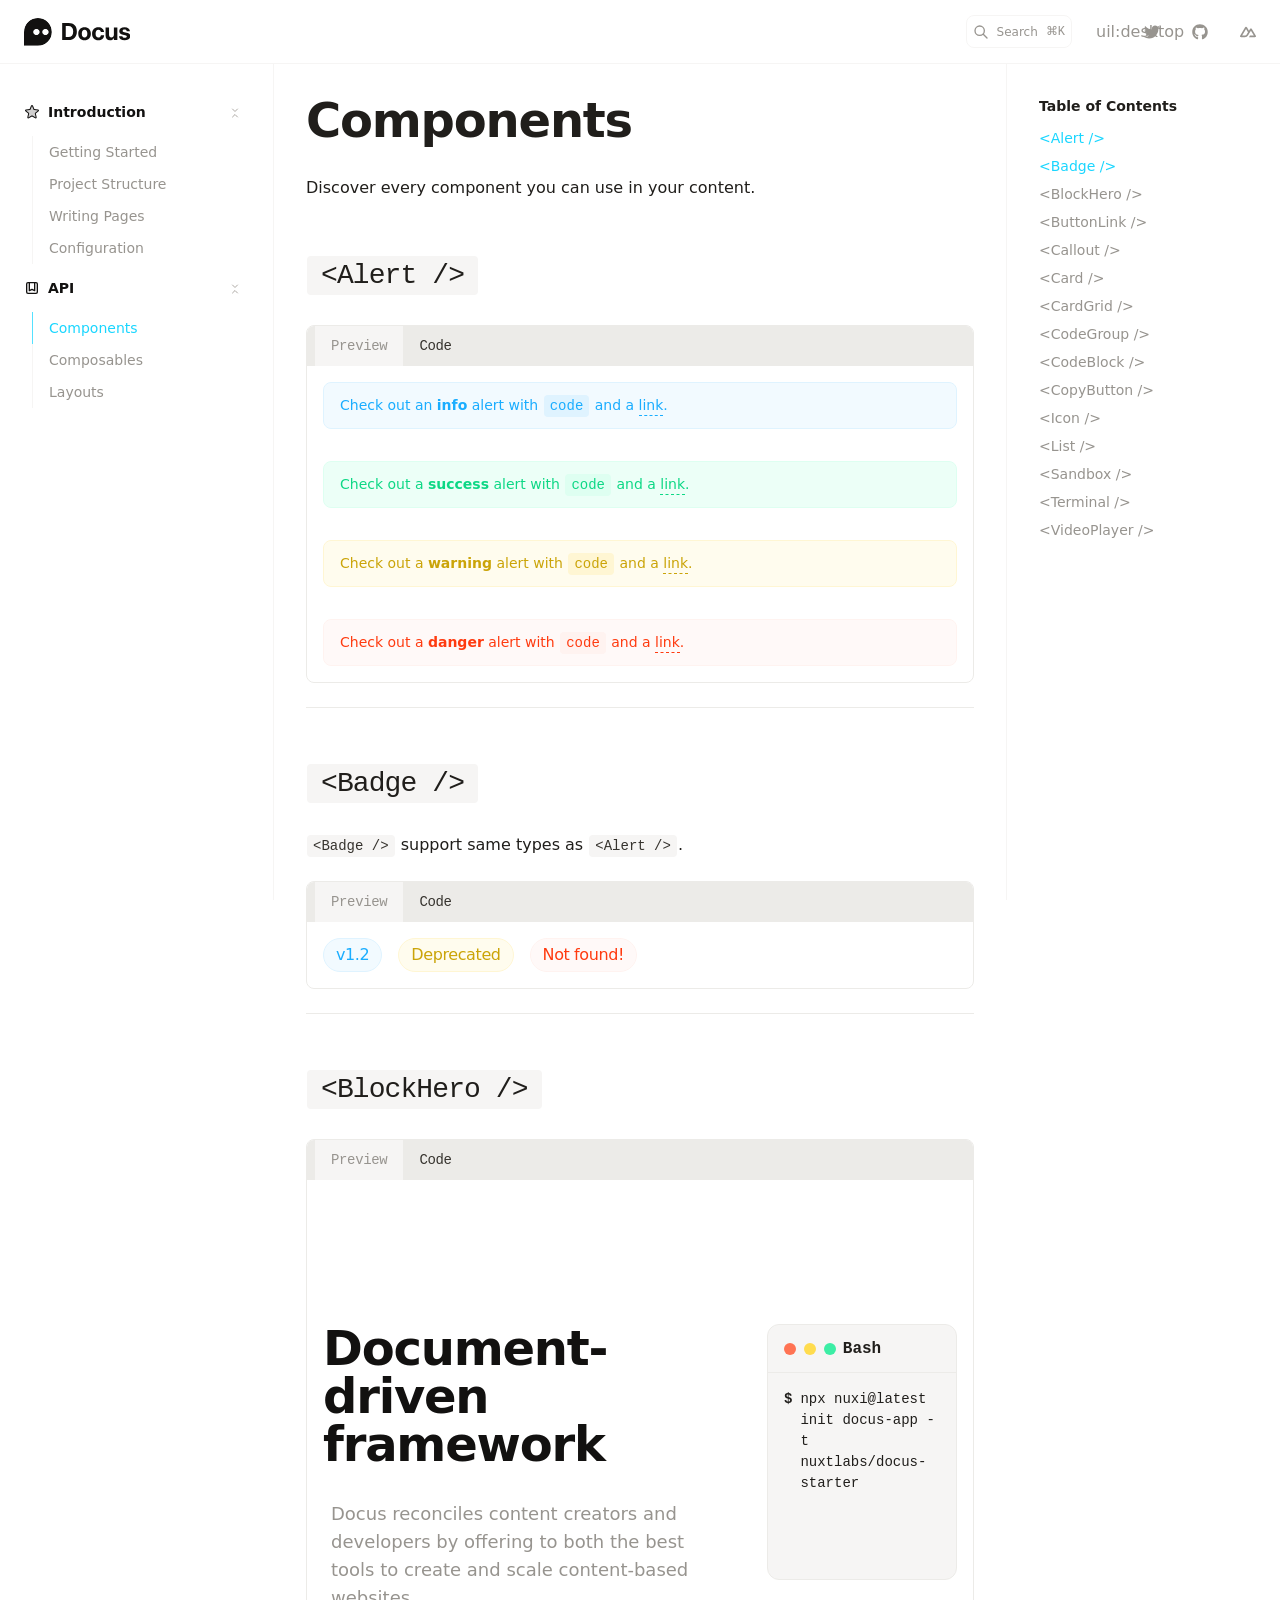
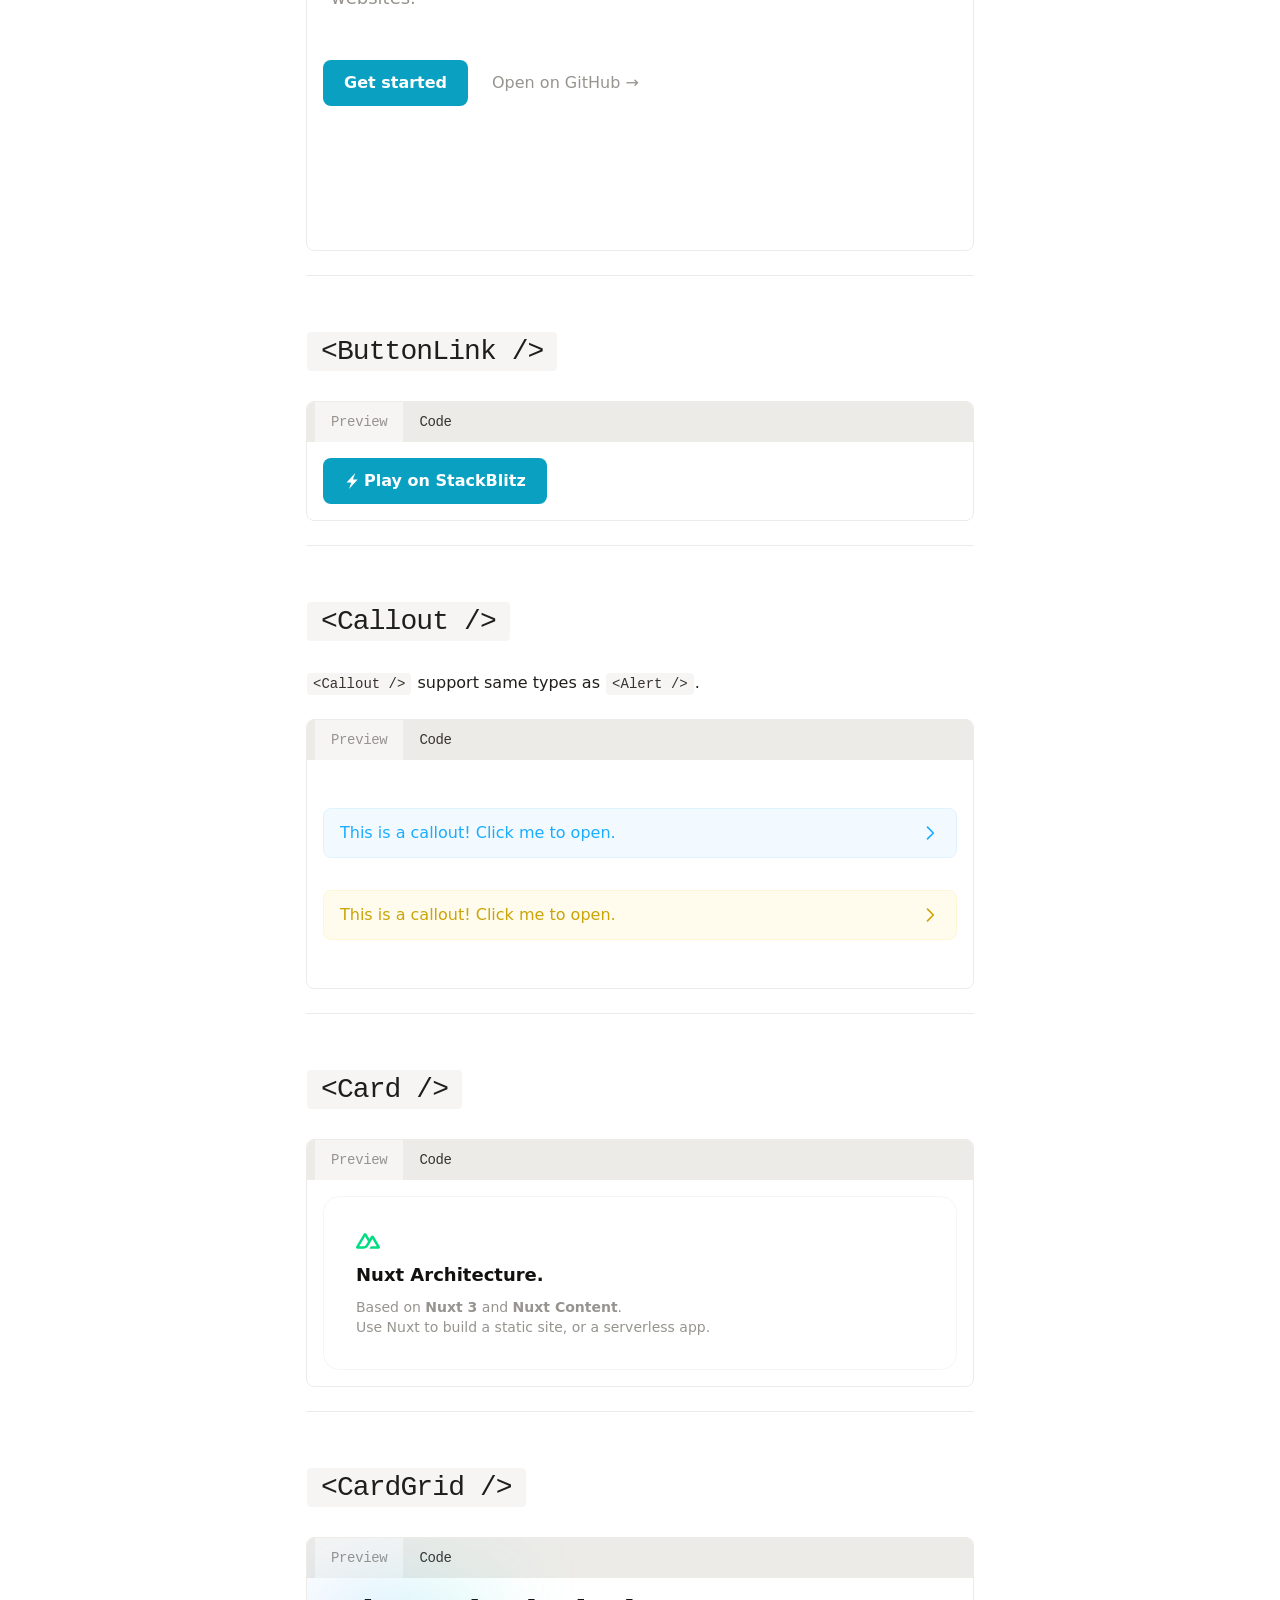
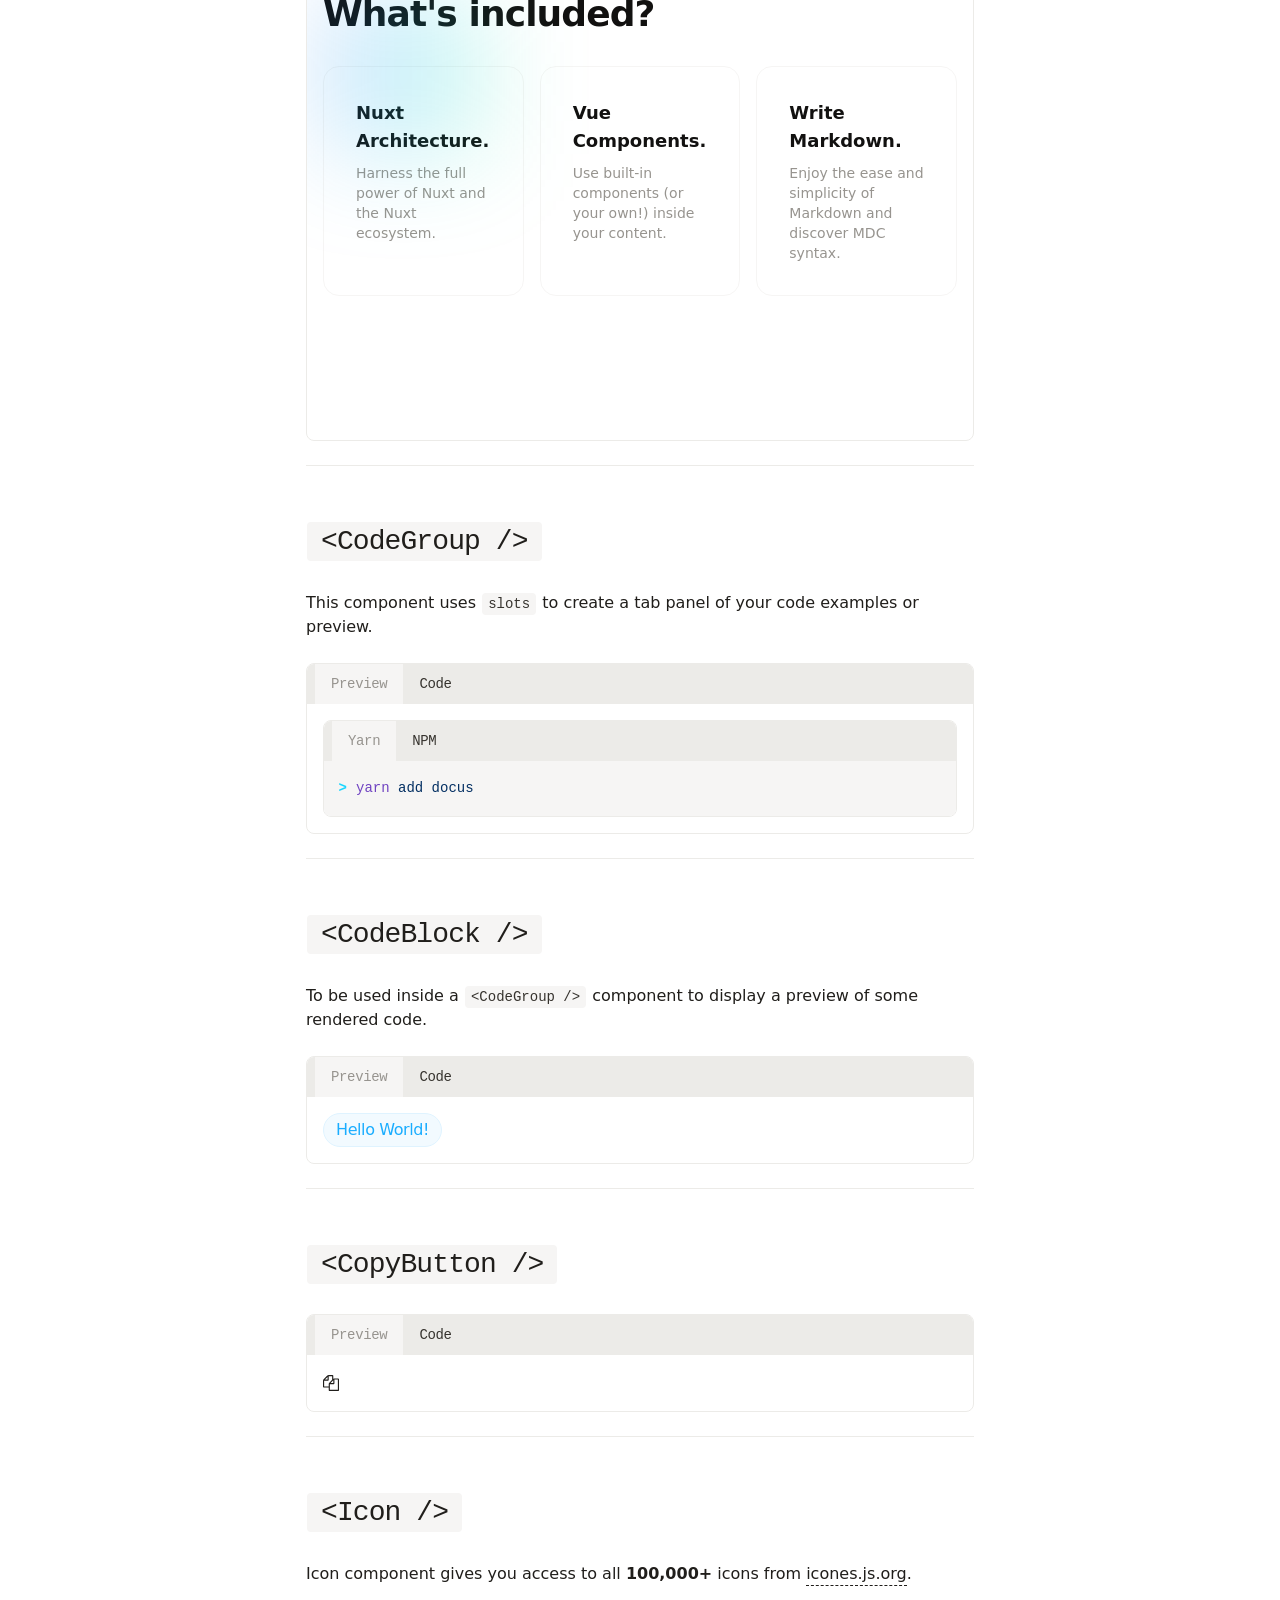
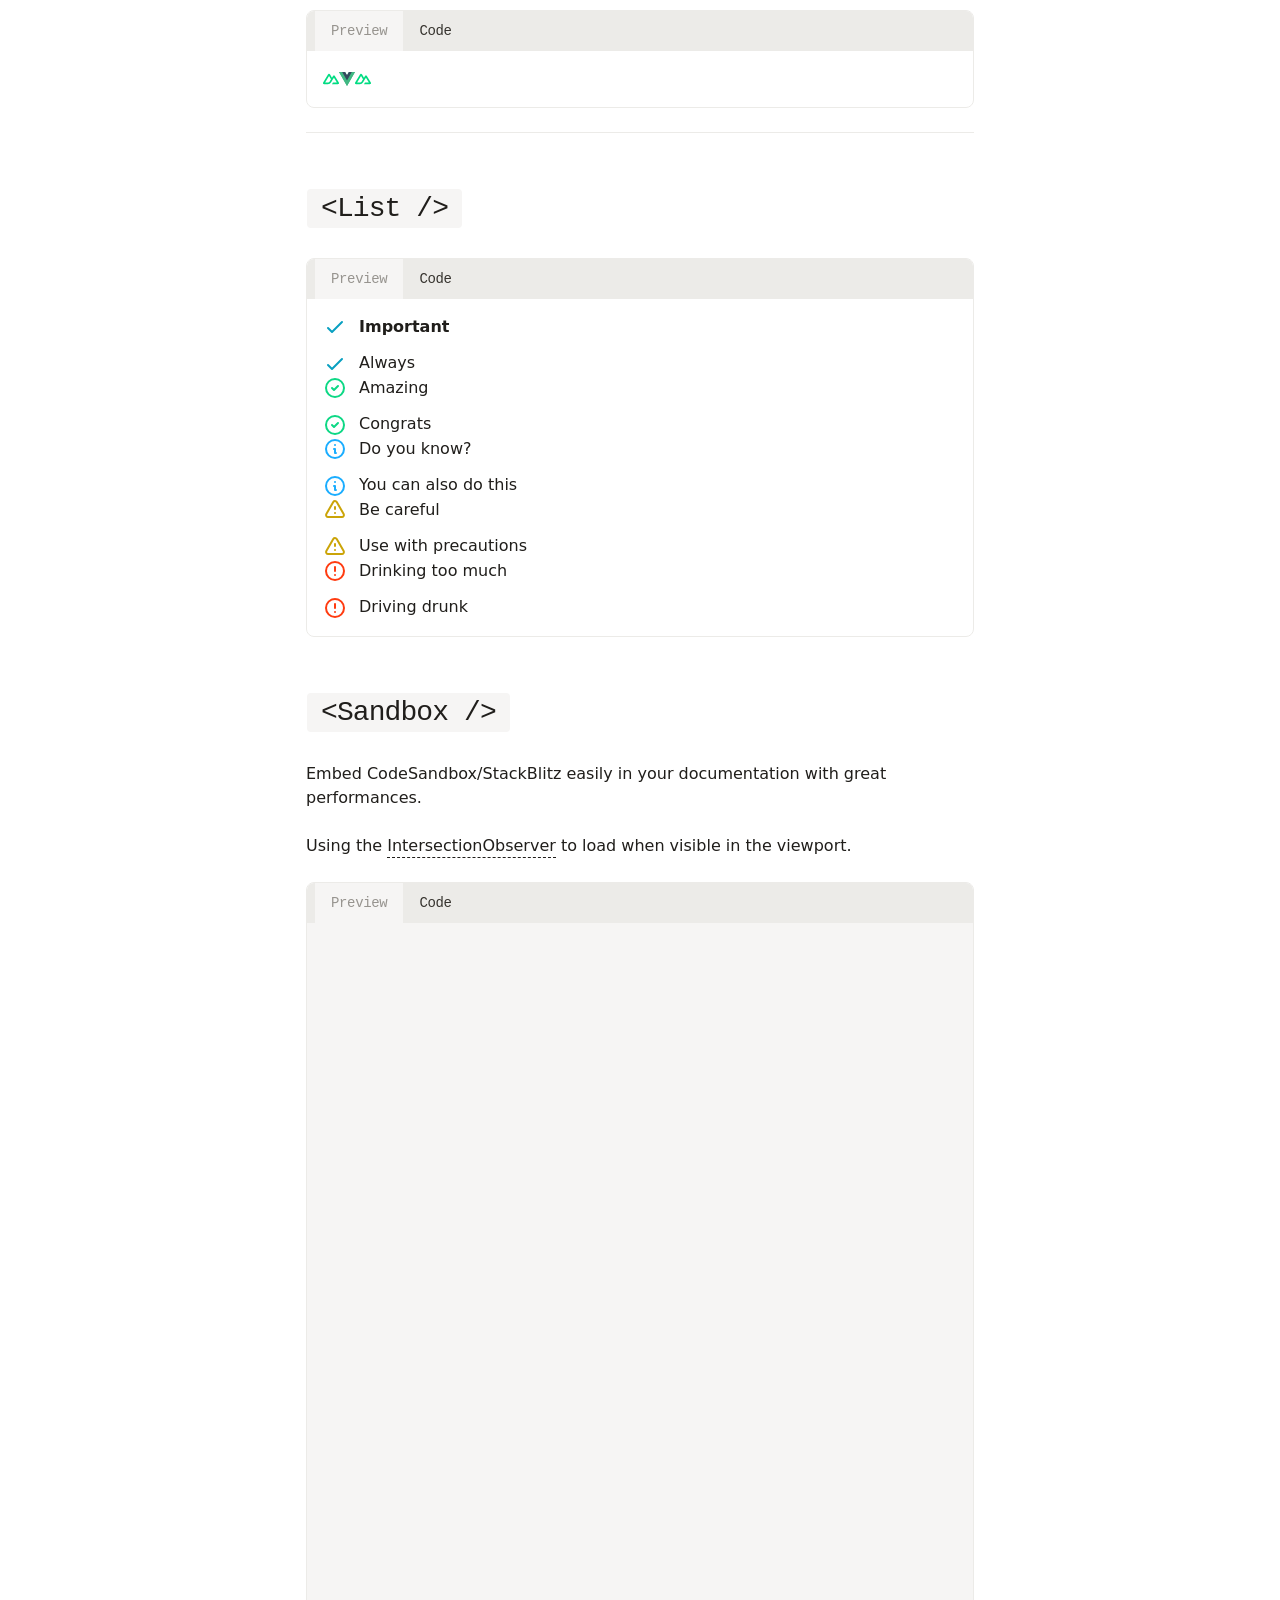
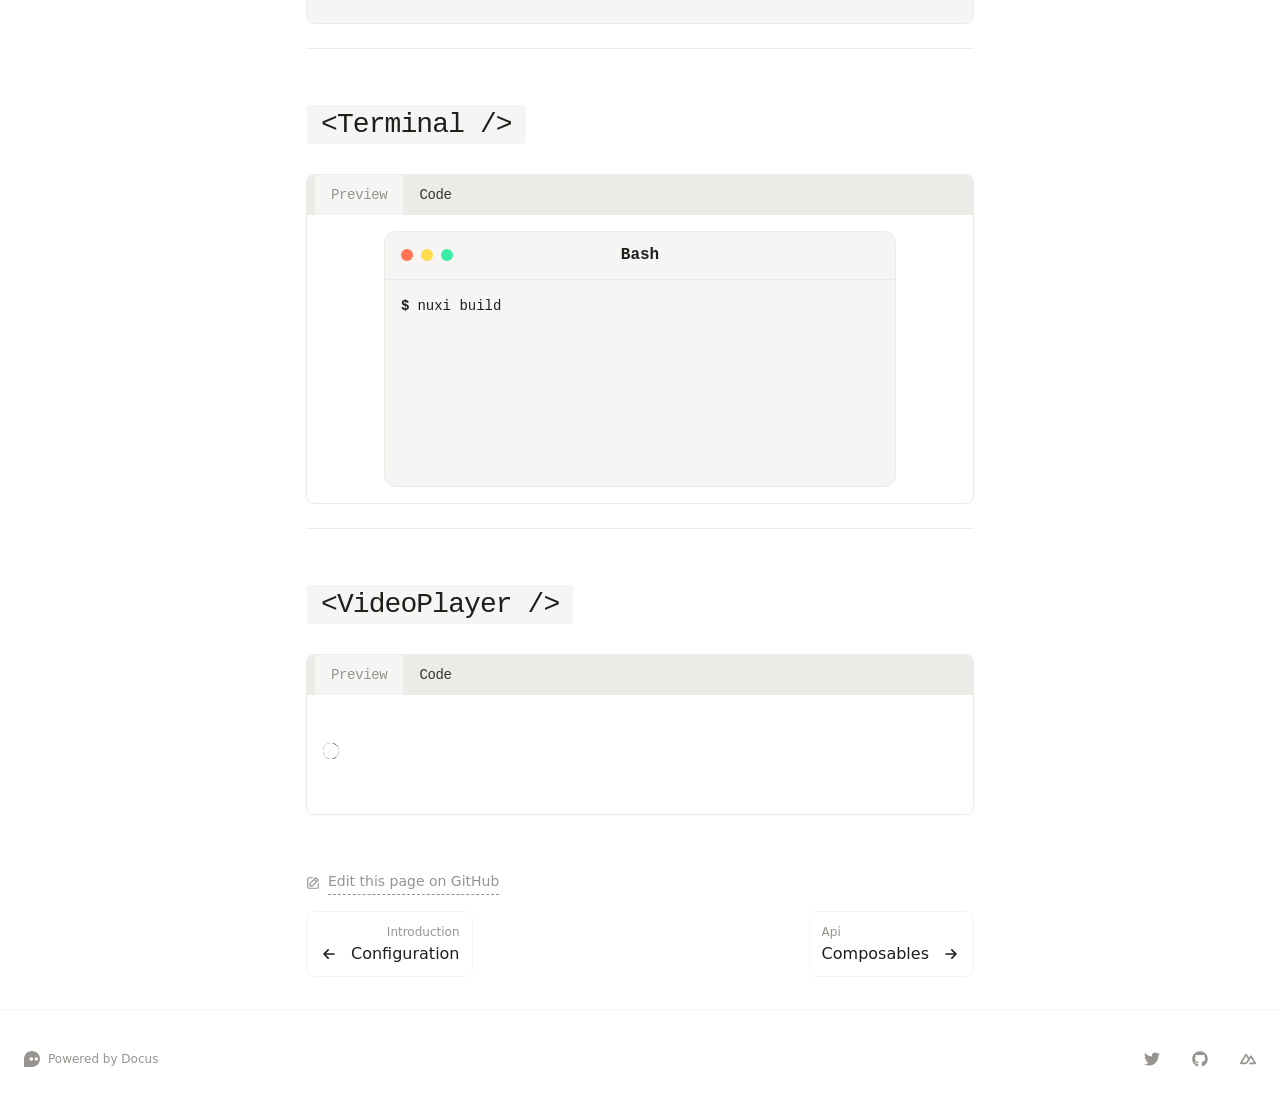
==== commit 830dfab8: "Deploying to gh-pages from @ otabekoff/learning-docus@222d84c75ac336c2179bacc9063c56e74b3d0ed7 🚀" ====
--- a/api/components/index.html
+++ b/api/components/index.html
@@ -1,6 +1,4 @@
-<!DOCTYPE html>
-<html  lang="en">
-<head><meta charset="utf-8">
+<!DOCTYPE html><html lang="en"><head><meta charset="utf-8">
 <meta name="viewport" content="width=device-width, initial-scale=1">
 <title>Components · Docus</title>
 <meta name="twitter:card" content="summary_large_image">
@@ -9,98 +7,233 @@
 <meta name="description" content="Discover every component you can use in your content.">
 <meta property="og:description" content="Discover every component you can use in your content.">
 <link rel="preload" as="fetch" crossorigin="anonymous" href="/api/components/_payload.json">
-<link rel="stylesheet" href="/_nuxt/entry.c73644ae.css">
-<link rel="stylesheet" href="/_nuxt/DocumentDrivenNotFound.e74f113e.css">
-<link rel="stylesheet" href="/_nuxt/ButtonLink.3e7aad1a.css">
-<link rel="stylesheet" href="/_nuxt/DocsPageLayout.f520ef95.css">
-<link rel="stylesheet" href="/_nuxt/DocsAside.01f2e197.css">
-<link rel="stylesheet" href="/_nuxt/ProseCodeInline.a69ddccc.css">
-<link rel="stylesheet" href="/_nuxt/Alert.1b68c7fb.css">
-<link rel="stylesheet" href="/_nuxt/DocsPageBottom.bf3de25d.css">
-<link rel="stylesheet" href="/_nuxt/ProseA.5a9f544a.css">
-<link rel="stylesheet" href="/_nuxt/DocsPrevNext.9d28947b.css">
-<link rel="stylesheet" href="/_nuxt/DocsToc.eef473da.css">
-<link rel="stylesheet" href="/_nuxt/DocsTocLinks.13b90791.css">
-<link rel="stylesheet" href="/_nuxt/ProseH1.a7fd5557.css">
-<link rel="stylesheet" href="/_nuxt/ProseP.bd294274.css">
-<link rel="stylesheet" href="/_nuxt/ProseH2.24a56e5e.css">
-<link rel="stylesheet" href="/_nuxt/CodeGroup.2ea7c493.css">
-<link rel="stylesheet" href="/_nuxt/TabsHeader.f38e3e1c.css">
-<link rel="stylesheet" href="/_nuxt/ProseStrong.4d333ea9.css">
-<link rel="stylesheet" href="/_nuxt/ProsePre.e63e49c6.css">
-<link rel="stylesheet" href="/_nuxt/ProseCode.36fcdb4a.css">
-<link rel="stylesheet" href="/_nuxt/ProseHr.38dad436.css">
-<link rel="stylesheet" href="/_nuxt/Badge.888fd69a.css">
-<link rel="stylesheet" href="/_nuxt/BlockHero.7b2d14e4.css">
-<link rel="stylesheet" href="/_nuxt/Terminal.01454687.css">
-<link rel="stylesheet" href="/_nuxt/VideoPlayer.61767376.css">
-<link rel="stylesheet" href="/_nuxt/Callout.76d621e9.css">
-<link rel="stylesheet" href="/_nuxt/Card.fe565a0d.css">
-<link rel="stylesheet" href="/_nuxt/CardGrid.4c03e597.css">
-<link rel="stylesheet" href="/_nuxt/Ellipsis.586b2f68.css">
-<link rel="stylesheet" href="/_nuxt/List.157139f9.css">
-<link rel="stylesheet" href="/_nuxt/Sandbox.0499ad13.css">
-<link rel="modulepreload" as="script" crossorigin href="/_nuxt/entry.699be9ef.js">
-<link rel="modulepreload" as="script" crossorigin href="/_nuxt/document-driven.42618ea0.js">
-<link rel="modulepreload" as="script" crossorigin href="/_nuxt/DocumentDrivenEmpty.a34dc828.js">
-<link rel="modulepreload" as="script" crossorigin href="/_nuxt/ContentRenderer.776a3c97.js">
-<link rel="modulepreload" as="script" crossorigin href="/_nuxt/ContentRendererMarkdown.vue.12e9435f.js">
-<link rel="modulepreload" as="script" crossorigin href="/_nuxt/DocumentDrivenNotFound.7c6e58bd.js">
-<link rel="modulepreload" as="script" crossorigin href="/_nuxt/ButtonLink.c943e5ec.js">
-<link rel="modulepreload" as="script" crossorigin href="/_nuxt/slot.c9d00a44.js">
-<link rel="modulepreload" as="script" crossorigin href="/_nuxt/node.676c5e99.js">
-<link rel="modulepreload" as="script" crossorigin href="/_nuxt/IconDocus.b646f106.js">
-<link rel="modulepreload" as="script" crossorigin href="/_nuxt/default.5bd593c0.js">
-<link rel="modulepreload" as="script" crossorigin href="/_nuxt/DocsPageLayout.76d98734.js">
-<link rel="modulepreload" as="script" crossorigin href="/_nuxt/DocsAside.0a5d353d.js">
-<link rel="modulepreload" as="script" crossorigin href="/_nuxt/ProseCodeInline.09be1660.js">
-<link rel="modulepreload" as="script" crossorigin href="/_nuxt/Alert.8badd303.js">
-<link rel="modulepreload" as="script" crossorigin href="/_nuxt/DocsPageBottom.c269fad7.js">
-<link rel="modulepreload" as="script" crossorigin href="/_nuxt/ProseA.7bf330f7.js">
-<link rel="modulepreload" as="script" crossorigin href="/_nuxt/EditOnLink.vue.b46ae4e2.js">
-<link rel="modulepreload" as="script" crossorigin href="/_nuxt/DocsPrevNext.1d124eff.js">
-<link rel="modulepreload" as="script" crossorigin href="/_nuxt/DocsToc.ea79ebf1.js">
-<link rel="modulepreload" as="script" crossorigin href="/_nuxt/DocsTocLinks.5a3fe974.js">
-<link rel="modulepreload" as="script" crossorigin href="/_nuxt/ContentRendererMarkdown.92e52411.js">
-<link rel="modulepreload" as="script" crossorigin href="/_nuxt/EditOnLink.0b215847.js">
-<link rel="modulepreload" as="script" crossorigin href="/_nuxt/ProseH1.260d8442.js">
-<link rel="modulepreload" as="script" crossorigin href="/_nuxt/ProseP.790f29ff.js">
-<link rel="modulepreload" as="script" crossorigin href="/_nuxt/ProseH2.aafa7ced.js">
-<link rel="modulepreload" as="script" crossorigin href="/_nuxt/CodeGroup.6b6341c1.js">
-<link rel="modulepreload" as="script" crossorigin href="/_nuxt/TabsHeader.d5b489ed.js">
-<link rel="modulepreload" as="script" crossorigin href="/_nuxt/ProseStrong.7f839446.js">
-<link rel="modulepreload" as="script" crossorigin href="/_nuxt/ProsePre.d17b2e5f.js">
-<link rel="modulepreload" as="script" crossorigin href="/_nuxt/ProseCode.09755b30.js">
-<link rel="modulepreload" as="script" crossorigin href="/_nuxt/SourceLink.37195e06.js">
-<link rel="modulepreload" as="script" crossorigin href="/_nuxt/ProseHr.62a63492.js">
-<link rel="modulepreload" as="script" crossorigin href="/_nuxt/Badge.e9efe8f9.js">
-<link rel="modulepreload" as="script" crossorigin href="/_nuxt/BlockHero.9a9072fd.js">
-<link rel="modulepreload" as="script" crossorigin href="/_nuxt/Terminal.62998270.js">
-<link rel="modulepreload" as="script" crossorigin href="/_nuxt/VideoPlayer.8fa8f061.js">
-<link rel="modulepreload" as="script" crossorigin href="/_nuxt/NuxtImg.vue.9da13629.js">
-<link rel="modulepreload" as="script" crossorigin href="/_nuxt/Callout.ef04b41b.js">
-<link rel="modulepreload" as="script" crossorigin href="/_nuxt/Card.de5a77f5.js">
-<link rel="modulepreload" as="script" crossorigin href="/_nuxt/CardGrid.0201bb74.js">
-<link rel="modulepreload" as="script" crossorigin href="/_nuxt/Ellipsis.c187951e.js">
-<link rel="modulepreload" as="script" crossorigin href="/_nuxt/CopyButton.2d4e2319.js">
-<link rel="modulepreload" as="script" crossorigin href="/_nuxt/List.e5f59e77.js">
-<link rel="modulepreload" as="script" crossorigin href="/_nuxt/MDCSlot.9b12d9df.js">
-<link rel="modulepreload" as="script" crossorigin href="/_nuxt/Sandbox.104fe213.js">
-<link rel="modulepreload" as="script" crossorigin href="/_nuxt/NuxtImg.9b4a8db7.js">
-<link rel="modulepreload" as="script" crossorigin href="/_nuxt/IconStackBlitz.1716b3e4.js">
-<link rel="prefetch" as="style" href="/_nuxt/page.622f1176.css">
-<link rel="prefetch" as="script" crossorigin href="/_nuxt/page.54d9ff0b.js">
-<link rel="prefetch" as="script" crossorigin href="/_nuxt/client-db.edff8e05.js">
-<link rel="prefetch" as="style" href="/_nuxt/useStudio.7f8f3189.css">
-<link rel="prefetch" as="script" crossorigin href="/_nuxt/useStudio.c4c52643.js">
-<link rel="prefetch" as="script" crossorigin href="/_nuxt/debug.c00acb0b.js">
-<link rel="prefetch" as="style" href="/_nuxt/error-404.7910d5ca.css">
-<link rel="prefetch" as="script" crossorigin href="/_nuxt/error-404.816e7c33.js">
-<link rel="prefetch" as="style" href="/_nuxt/error-500.1db01289.css">
-<link rel="prefetch" as="script" crossorigin href="/_nuxt/error-500.8e83b865.js">
-<script type="module" src="/_nuxt/entry.699be9ef.js" crossorigin></script><style id="pinceau-runtime-hydratable">@media{.phy[--]{--puid:5mqOcf-v;}.pv-gzvOn_{padding-left:var(--elements-container-padding-mobile);padding-right:var(--elements-container-padding-mobile);}@media (min-width: 475px){.pv-gzvOn_{padding-left:var(--elements-container-padding-xs);padding-right:var(--elements-container-padding-xs);}}@media (min-width: 640px){.pv-gzvOn_{padding-left:var(--elements-container-padding-sm);padding-right:var(--elements-container-padding-sm);}}@media (min-width: 768px){.pv-gzvOn_{padding-left:var(--elements-container-padding-md);padding-right:var(--elements-container-padding-md);}}} @media{.phy[--]{--puid:3iNj3t-v;}.pv-_peEMK{max-width:var(--elements-container-maxWidth);padding-left:var(--elements-container-padding-mobile);padding-right:var(--elements-container-padding-mobile);}@media (min-width: 475px){.pv-_peEMK{padding-left:var(--elements-container-padding-xs);padding-right:var(--elements-container-padding-xs);}}@media (min-width: 640px){.pv-_peEMK{padding-left:var(--elements-container-padding-sm);padding-right:var(--elements-container-padding-sm);}}@media (min-width: 768px){.pv-_peEMK{padding-left:var(--elements-container-padding-md);padding-right:var(--elements-container-padding-md);}}} @media{.phy[--]{--puid:C9k-a0-c;}.pc-C9k-a0[data-v-32a53581]{---ym9-button-primary:var(--color-primary-600);---a23-button-secondary:var(--color-primary-500);}} @media{.phy[--]{--puid:C9k-a0-v;}.pv-WBZLqX{padding:var(--space-rem-625) var(--space-5);font-size:var(--text-base-fontSize);line-height:var(--text-base-lineHeight);}} @media{.phy[--]{--puid:fRgSGy-c;}.pc-fRgSGy[data-v-32a53581]{---ym9-button-primary:var(--color-primary-600);---a23-button-secondary:var(--color-primary-500);}} @media{.phy[--]{--puid:649xBz-c;}.pc-649xBz[data-v-50a0a168]{---c-cn-top:0;---eih-inset-inline-start:auto;---if-b-inset-inline-end:auto;---ss-e-z-index:10;---wj8-max-width:10rem;---t33-height:10rem;---jfd-filter:blur(50px);---y-uj-background:linear-gradient(97.62deg, rgba(0, 71, 225, 0.22) 2.27%, rgba(26, 214, 255, 0.22) 50.88%, rgba(0, 220, 130, 0.22) 98.48%);}} </style><style id="pinceau-theme">@media { :root {--pinceau-mq: initial; --docus-search-results-highlight-color: white;--docus-search-results-window-maxHeight: 100%;--docus-search-results-window-maxWidth: 640px;--docus-search-results-window-marginTop: 0;--docus-search-input-borderStyle: solid;--docus-search-input-borderWidth: 1px;--docus-search-backdropFilter: blur(24px);--docus-loadingBar-gradientColorStop3: #0047e1;--docus-loadingBar-gradientColorStop2: #34cdfe;--docus-loadingBar-gradientColorStop1: #00dc82;--docus-loadingBar-height: 3px;--docus-readableLine: 78ch;--docus-footer-height: 145px;--docus-header-height: 64px;--prose-code-inline-padding: 0.2rem 0.375rem 0.2rem 0.375rem;--prose-code-block-backdropFilter: contrast(1);--prose-code-block-border-style: solid;--prose-code-block-border-width: 1px;--prose-tbody-tr-borderBottom-style: dashed;--prose-tbody-tr-borderBottom-width: 1px;--prose-th-textAlign: inherit;--prose-thead-borderBottom-style: solid;--prose-thead-borderBottom-width: 1px;--prose-thead-border-style: solid;--prose-thead-border-width: 0px;--prose-table-textAlign: start;--prose-hr-width: 1px;--prose-hr-style: solid;--prose-li-listStylePosition: outside;--prose-ol-li-markerColor: currentColor;--prose-ol-paddingInlineStart: 21px;--prose-ol-listStyleType: decimal;--prose-ul-li-markerColor: currentColor;--prose-ul-paddingInlineStart: 21px;--prose-ul-listStyleType: disc;--prose-blockquote-border-style: solid;--prose-blockquote-border-width: 4px;--prose-blockquote-quotes: '201C' '201D' '2018' '2019';--prose-blockquote-paddingInlineStart: 24px;--prose-a-code-color-hover: currentColor;--prose-a-code-color-static: currentColor;--prose-a-hasCode-borderBottom: none;--prose-a-border-distance: 2px;--prose-a-border-color-hover: currentColor;--prose-a-border-color-static: currentColor;--prose-a-border-style-hover: solid;--prose-a-border-style-static: dashed;--prose-a-border-width: 1px;--prose-a-color-static: inherit;--prose-a-textDecoration: none;--prose-h6-margin: 3rem 0 2rem;--prose-h5-margin: 3rem 0 2rem;--prose-h4-margin: 3rem 0 2rem;--prose-h3-margin: 3rem 0 2rem;--prose-h2-margin: 3rem 0 2rem;--prose-h1-margin: 0 0 2rem;--typography-lead-loose: 2;--typography-lead-relaxed: 1.625;--typography-lead-normal: 1.5;--typography-lead-snug: 1.375;--typography-lead-tight: 1.25;--typography-lead-none: 1;--typography-lead-10: 2.5rem;--typography-lead-9: 2.25rem;--typography-lead-8: 2rem;--typography-lead-7: 1.75rem;--typography-lead-6: 1.5rem;--typography-lead-5: 1.25rem;--typography-lead-4: 1rem;--typography-lead-3: .75rem;--typography-lead-2: .5rem;--typography-lead-1: .025rem;--typography-fontWeight-black: 900;--typography-fontWeight-extrabold: 800;--typography-fontWeight-bold: 700;--typography-fontWeight-semibold: 600;--typography-fontWeight-medium: 500;--typography-fontWeight-normal: 400;--typography-fontWeight-light: 300;--typography-fontWeight-extralight: 200;--typography-fontWeight-thin: 100;--typography-fontSize-9xl: 128px;--typography-fontSize-8xl: 96px;--typography-fontSize-7xl: 72px;--typography-fontSize-6xl: 60px;--typography-fontSize-5xl: 48px;--typography-fontSize-4xl: 36px;--typography-fontSize-3xl: 30px;--typography-fontSize-2xl: 24px;--typography-fontSize-xl: 20px;--typography-fontSize-lg: 18px;--typography-fontSize-base: 16px;--typography-fontSize-sm: 14px;--typography-fontSize-xs: 12px;--typography-letterSpacing-wide: 0.025em;--typography-letterSpacing-tight: -0.025em;--typography-verticalMargin-base: 24px;--typography-verticalMargin-sm: 16px;--elements-border-secondary-hover: [object Object];--elements-backdrop-background: #fffc;--elements-backdrop-filter: saturate(200%) blur(20px);--elements-container-maxWidth: 80rem;--lead-loose: 2;--lead-relaxed: 1.625;--lead-normal: 1.5;--lead-snug: 1.375;--lead-tight: 1.25;--lead-none: 1;--lead-10: 2.5rem;--lead-9: 2.25rem;--lead-8: 2rem;--lead-7: 1.75rem;--lead-6: 1.5rem;--lead-5: 1.25rem;--lead-4: 1rem;--lead-3: .75rem;--lead-2: .5rem;--lead-1: .025rem;--letterSpacing-widest: 0.1em;--letterSpacing-wider: 0.05em;--letterSpacing-wide: 0.025em;--letterSpacing-normal: 0em;--letterSpacing-tight: -0.025em;--letterSpacing-tighter: -0.05em;--fontSize-9xl: 8rem;--fontSize-8xl: 6rem;--fontSize-7xl: 4.5rem;--fontSize-6xl: 3.75rem;--fontSize-5xl: 3rem;--fontSize-4xl: 2.25rem;--fontSize-3xl: 1.875rem;--fontSize-2xl: 1.5rem;--fontSize-xl: 1.25rem;--fontSize-lg: 1.125rem;--fontSize-base: 1rem;--fontSize-sm: 0.875rem;--fontSize-xs: 0.75rem;--fontWeight-black: 900;--fontWeight-extrabold: 800;--fontWeight-bold: 700;--fontWeight-semibold: 600;--fontWeight-medium: 500;--fontWeight-normal: 400;--fontWeight-light: 300;--fontWeight-extralight: 200;--fontWeight-thin: 100;--font-mono: ui-monospace, SFMono-Regular, Menlo, Monaco, Consolas, Liberation Mono, Courier New, monospace;--font-serif: ui-serif, Georgia, Cambria, Times New Roman, Times, serif;--font-sans: ui-sans-serif, system-ui, -apple-system, BlinkMacSystemFont, Segoe UI, Roboto, Helvetica Neue, Arial, Noto Sans, sans-serif, Apple Color Emoji, Segoe UI Emoji, Segoe UI Symbol, Noto Color Emoji;--opacity-total: 1;--opacity-high: 0.8;--opacity-medium: 0.5;--opacity-soft: 0.3;--opacity-light: 0.15;--opacity-bright: 0.1;--opacity-noOpacity: 0;--borderWidth-lg: 3px;--borderWidth-md: 2px;--borderWidth-sm: 1px;--borderWidth-noBorder: 0;--space-rem-875: 0.875rem;--space-rem-625: 0.625rem;--space-rem-375: 0.375rem;--space-rem-125: 0.125rem;--space-px: 1px;--space-128: 32rem;--space-96: 24rem;--space-80: 20rem;--space-72: 18rem;--space-64: 16rem;--space-60: 15rem;--space-56: 14rem;--space-52: 13rem;--space-48: 12rem;--space-44: 11rem;--space-40: 10rem;--space-36: 9rem;--space-32: 8rem;--space-28: 7rem;--space-24: 6rem;--space-20: 5rem;--space-16: 4rem;--space-14: 3.5rem;--space-12: 3rem;--space-11: 2.75rem;--space-10: 2.5rem;--space-9: 2.25rem;--space-8: 2rem;--space-7: 1.75rem;--space-6: 1.5rem;--space-5: 1.25rem;--space-4: 1rem;--space-3: 0.75rem;--space-2: 0.5rem;--space-1: 0.25rem;--space-0: 0px;--size-full: 100%;--size-7xl: 80rem;--size-6xl: 72rem;--size-5xl: 64rem;--size-4xl: 56rem;--size-3xl: 48rem;--size-2xl: 42rem;--size-xl: 36rem;--size-lg: 32rem;--size-md: 28rem;--size-sm: 24rem;--size-xs: 20rem;--size-200: 200px;--size-104: 104px;--size-80: 80px;--size-64: 64px;--size-56: 56px;--size-48: 48px;--size-40: 40px;--size-32: 32px;--size-24: 24px;--size-20: 20px;--size-16: 16px;--size-12: 12px;--size-8: 8px;--size-6: 6px;--size-4: 4px;--size-2: 2px;--size-0: 0px;--radii-full: 9999px;--radii-3xl: 1.75rem;--radii-2xl: 1.5rem;--radii-xl: 1rem;--radii-lg: 0.75rem;--radii-md: 0.5rem;--radii-sm: 0.375rem;--radii-xs: 0.25rem;--radii-2xs: 0.125rem;--radii-none: 0px;--shadow-none: 0px 0px 0px 0px transparent;--height-screen: 100vh;--width-screen: 100vw;--color-primary-900: #001A1F;--color-primary-800: #00232B;--color-primary-700: #024757;--color-primary-600: #09A0C1;--color-primary-500: #1AD6FF;--color-primary-400: #55E1FF;--color-primary-300: #82E3FF;--color-primary-200: #C5F2FF;--color-primary-100: #DCF7FF;--color-primary-50: #F1FCFF;--color-ruby-900: #380011;--color-ruby-800: #700021;--color-ruby-700: #a90032;--color-ruby-600: #e10043;--color-ruby-500: #ff1a5e;--color-ruby-400: #ff4079;--color-ruby-300: #ff6694;--color-ruby-200: #ff8dae;--color-ruby-100: #ffb3c9;--color-ruby-50: #ffd9e4;--color-pink-900: #380025;--color-pink-800: #70004b;--color-pink-700: #a90070;--color-pink-600: #e10095;--color-pink-500: #ff1ab2;--color-pink-400: #ff40bf;--color-pink-300: #ff66cc;--color-pink-200: #ff8dd8;--color-pink-100: #ffb3e5;--color-pink-50: #ffd9f2;--color-purple-900: #190038;--color-purple-800: #330070;--color-purple-700: #4c00a9;--color-purple-600: #6500e1;--color-purple-500: #811aff;--color-purple-400: #9640ff;--color-purple-300: #ab66ff;--color-purple-200: #c08dff;--color-purple-100: #d5b3ff;--color-purple-50: #ead9ff;--color-royalblue-900: #0b0531;--color-royalblue-800: #160a62;--color-royalblue-700: #211093;--color-royalblue-600: #2c15c4;--color-royalblue-500: #4127e8;--color-royalblue-400: #614bec;--color-royalblue-300: #806ff0;--color-royalblue-200: #a093f3;--color-royalblue-100: #c0b7f7;--color-royalblue-50: #dfdbfb;--color-indigoblue-900: #001238;--color-indigoblue-800: #002370;--color-indigoblue-700: #0035a9;--color-indigoblue-600: #0047e1;--color-indigoblue-500: #1a62ff;--color-indigoblue-400: #407cff;--color-indigoblue-300: #6696ff;--color-indigoblue-200: #8db0ff;--color-indigoblue-100: #b3cbff;--color-indigoblue-50: #d9e5ff;--color-blue-900: #00131D;--color-blue-800: #002235;--color-blue-700: #014267;--color-blue-600: #0069A6;--color-blue-500: #1AADFF;--color-blue-400: #64C7FF;--color-blue-300: #A1DDFF;--color-blue-200: #C6EAFF;--color-blue-100: #DFF3FF;--color-blue-50: #F2FAFF;--color-lightblue-900: #002e38;--color-lightblue-800: #005c70;--color-lightblue-700: #008aa9;--color-lightblue-600: #00b9e1;--color-lightblue-500: #1ad6ff;--color-lightblue-400: #40ddff;--color-lightblue-300: #66e4ff;--color-lightblue-200: #8deaff;--color-lightblue-100: #b3f1ff;--color-lightblue-50: #d9f8ff;--color-teal-900: #062a28;--color-teal-800: #0b544f;--color-teal-700: #117d77;--color-teal-600: #16a79e;--color-teal-500: #1cd1c6;--color-teal-400: #36e4da;--color-teal-300: #5fe9e1;--color-teal-200: #87efe9;--color-teal-100: #aff4f0;--color-teal-50: #d7faf8;--color-pear-900: #2a2b09;--color-pear-800: #545512;--color-pear-700: #7e801b;--color-pear-600: #a8aa24;--color-pear-500: #d0d32f;--color-pear-400: #d8da52;--color-pear-300: #e0e274;--color-pear-200: #e8e997;--color-pear-100: #eff0ba;--color-pear-50: #f7f8dc;--color-red-900: #1C0301;--color-red-800: #340A01;--color-red-700: #701704;--color-red-600: #BB2402;--color-red-500: #FF3B10;--color-red-400: #FF7353;--color-red-300: #FFA692;--color-red-200: #FFDED7;--color-red-100: #FFF3F0;--color-red-50: #FFF9F8;--color-orange-900: #381800;--color-orange-800: #702f00;--color-orange-700: #a94700;--color-orange-600: #e15e00;--color-orange-500: #ff7a1a;--color-orange-400: #ff9040;--color-orange-300: #ffa666;--color-orange-200: #ffbd8d;--color-orange-100: #ffd3b3;--color-orange-50: #ffe9d9;--color-yellow-900: #1B1500;--color-yellow-800: #292100;--color-yellow-700: #614E02;--color-yellow-600: #CBA408;--color-yellow-500: #FBCA05;--color-yellow-400: #FFDC4E;--color-yellow-300: #FFE372;--color-yellow-200: #FFF0B1;--color-yellow-100: #FFF6D3;--color-yellow-50: #FFFCEE;--color-green-900: #00190F;--color-green-800: #002817;--color-green-700: #006037;--color-green-600: #00B467;--color-green-500: #0DD885;--color-green-400: #3CEEA5;--color-green-300: #86FBCB;--color-green-200: #C3FFE6;--color-green-100: #DEFFF1;--color-green-50: #ECFFF7;--color-gray-900: #121110;--color-gray-800: #201E1B;--color-gray-700: #36332E;--color-gray-600: #67635D;--color-gray-500: #97948F;--color-gray-400: #ADA9A4;--color-gray-300: #DBD9D3;--color-gray-200: #ECEBE8;--color-gray-100: #F6F5F4;--color-gray-50: #FBFBFB;--color-black: #0B0A0A;--color-white: #ffffff;--media-portrait: only screen and (orientation: portrait);--media-landscape: only screen and (orientation: landscape);--media-rm: (prefers-reduced-motion: reduce);--media-2xl: (min-width: 1536px);--media-xl: (min-width: 1280px);--media-lg: (min-width: 1024px);--media-md: (min-width: 768px);--media-sm: (min-width: 640px);--media-xs: (min-width: 475px);--docus-search-results-highlight-backgroundColor: var(--color-primary-500);--docus-search-results-selected-backgroundColor: var(--color-gray-300);--docus-search-results-window-borderRadius: none;--docus-search-results-window-marginX: 0;--docus-search-input-backgroundColor: var(--color-gray-200);--docus-search-input-padding: var(--space-2) var(--space-4);--docus-search-input-gap: var(--space-2);--docus-search-input-fontSize: var(--fontSize-sm);--docus-search-input-borderColor: var(--color-gray-200);--docus-search-input-borderRadius: var(--radii-2xs);--docus-footer-padding: var(--space-4) 0;--docus-header-title-color-hover: var(--color-primary-500);--docus-header-title-color-static: var(--color-gray-900);--docus-header-title-fontWeight: var(--fontWeight-bold);--docus-header-title-fontSize: var(--fontSize-2xl);--docus-header-logo-height: var(--space-6);--docus-body-fontFamily: var(--font-sans);--docus-body-color: var(--color-gray-800);--docus-body-backgroundColor: var(--color-white);--prose-code-inline-fontWeight: var(--typography-fontWeight-normal);--prose-code-inline-fontSize: var(--typography-fontSize-sm);--prose-code-inline-borderRadius: var(--radii-xs);--prose-code-block-pre-padding: var(--typography-verticalMargin-sm);--prose-code-block-margin: var(--typography-verticalMargin-base) 0;--prose-code-block-fontSize: var(--typography-fontSize-sm);--prose-tbody-code-inline-fontSize: var(--typography-fontSize-sm);--prose-tbody-td-padding: var(--typography-verticalMargin-sm);--prose-th-fontWeight: var(--typography-fontWeight-semibold);--prose-th-padding: 0 var(--typography-verticalMargin-sm) var(--typography-verticalMargin-sm) var(--typography-verticalMargin-sm);--prose-table-lineHeight: var(--typography-lead-6);--prose-table-fontSize: var(--typography-fontSize-sm);--prose-table-margin: var(--typography-verticalMargin-base) 0;--prose-hr-margin: var(--typography-verticalMargin-base) 0;--prose-li-margin: var(--typography-verticalMargin-sm) 0;--prose-ol-margin: var(--typography-verticalMargin-base) 0;--prose-ul-margin: var(--typography-verticalMargin-base) 0;--prose-blockquote-margin: var(--typography-verticalMargin-base) 0;--prose-a-code-border-style: var(--prose-a-border-style-static);--prose-a-code-border-width: var(--prose-a-border-width);--prose-a-fontWeight: var(--typography-fontWeight-medium);--prose-img-margin: var(--typography-verticalMargin-base) 0;--prose-strong-fontWeight: var(--typography-fontWeight-semibold);--prose-h6-iconSize: var(--typography-fontSize-base);--prose-h6-fontWeight: var(--typography-fontWeight-semibold);--prose-h6-lineHeight: var(--typography-lead-normal);--prose-h6-fontSize: var(--typography-fontSize-lg);--prose-h5-iconSize: var(--typography-fontSize-lg);--prose-h5-fontWeight: var(--typography-fontWeight-semibold);--prose-h5-lineHeight: var(--typography-lead-snug);--prose-h5-fontSize: var(--typography-fontSize-xl);--prose-h4-iconSize: var(--typography-fontSize-lg);--prose-h4-letterSpacing: var(--typography-letterSpacing-tight);--prose-h4-fontWeight: var(--typography-fontWeight-semibold);--prose-h4-lineHeight: var(--typography-lead-snug);--prose-h4-fontSize: var(--typography-fontSize-2xl);--prose-h3-iconSize: var(--typography-fontSize-xl);--prose-h3-letterSpacing: var(--typography-letterSpacing-tight);--prose-h3-fontWeight: var(--typography-fontWeight-semibold);--prose-h3-lineHeight: var(--typography-lead-snug);--prose-h3-fontSize: var(--typography-fontSize-3xl);--prose-h2-iconSize: var(--typography-fontSize-2xl);--prose-h2-letterSpacing: var(--typography-letterSpacing-tight);--prose-h2-fontWeight: var(--typography-fontWeight-semibold);--prose-h2-lineHeight: var(--typography-lead-tight);--prose-h2-fontSize: var(--typography-fontSize-4xl);--prose-h1-iconSize: var(--typography-fontSize-3xl);--prose-h1-letterSpacing: var(--typography-letterSpacing-tight);--prose-h1-fontWeight: var(--typography-fontWeight-bold);--prose-h1-lineHeight: var(--typography-lead-tight);--prose-h1-fontSize: var(--typography-fontSize-5xl);--prose-p-br-margin: var(--typography-verticalMargin-base) 0 0 0;--prose-p-margin: var(--typography-verticalMargin-base) 0;--prose-p-lineHeight: var(--typography-lead-normal);--prose-p-fontSize: var(--typography-fontSize-base);--typography-color-secondary-900: var(--color-gray-900);--typography-color-secondary-800: var(--color-gray-800);--typography-color-secondary-700: var(--color-gray-700);--typography-color-secondary-600: var(--color-gray-600);--typography-color-secondary-500: var(--color-gray-500);--typography-color-secondary-400: var(--color-gray-400);--typography-color-secondary-300: var(--color-gray-300);--typography-color-secondary-200: var(--color-gray-200);--typography-color-secondary-100: var(--color-gray-100);--typography-color-secondary-50: var(--color-gray-50);--typography-color-primary-900: var(--color-primary-900);--typography-color-primary-800: var(--color-primary-800);--typography-color-primary-700: var(--color-primary-700);--typography-color-primary-600: var(--color-primary-600);--typography-color-primary-500: var(--color-primary-500);--typography-color-primary-400: var(--color-primary-400);--typography-color-primary-300: var(--color-primary-300);--typography-color-primary-200: var(--color-primary-200);--typography-color-primary-100: var(--color-primary-100);--typography-color-primary-50: var(--color-primary-50);--typography-font-code: var(--font-mono);--typography-font-body: var(--font-sans);--typography-font-display: var(--font-sans);--typography-body-backgroundColor: var(--color-white);--typography-body-color: var(--color-black);--elements-state-danger-borderColor-secondary: var(--color-red-200);--elements-state-danger-borderColor-primary: var(--color-red-100);--elements-state-danger-backgroundColor-secondary: var(--color-red-100);--elements-state-danger-backgroundColor-primary: var(--color-red-50);--elements-state-danger-color-secondary: var(--color-red-600);--elements-state-danger-color-primary: var(--color-red-500);--elements-state-warning-borderColor-secondary: var(--color-yellow-200);--elements-state-warning-borderColor-primary: var(--color-yellow-100);--elements-state-warning-backgroundColor-secondary: var(--color-yellow-100);--elements-state-warning-backgroundColor-primary: var(--color-yellow-50);--elements-state-warning-color-secondary: var(--color-yellow-700);--elements-state-warning-color-primary: var(--color-yellow-600);--elements-state-success-borderColor-secondary: var(--color-green-200);--elements-state-success-borderColor-primary: var(--color-green-100);--elements-state-success-backgroundColor-secondary: var(--color-green-100);--elements-state-success-backgroundColor-primary: var(--color-green-50);--elements-state-success-color-secondary: var(--color-green-600);--elements-state-success-color-primary: var(--color-green-500);--elements-state-info-borderColor-secondary: var(--color-blue-200);--elements-state-info-borderColor-primary: var(--color-blue-100);--elements-state-info-backgroundColor-secondary: var(--color-blue-100);--elements-state-info-backgroundColor-primary: var(--color-blue-50);--elements-state-info-color-secondary: var(--color-blue-600);--elements-state-info-color-primary: var(--color-blue-500);--elements-state-primary-borderColor-secondary: var(--color-primary-200);--elements-state-primary-borderColor-primary: var(--color-primary-100);--elements-state-primary-backgroundColor-secondary: var(--color-primary-100);--elements-state-primary-backgroundColor-primary: var(--color-primary-50);--elements-state-primary-color-secondary: var(--color-primary-700);--elements-state-primary-color-primary: var(--color-primary-600);--elements-surface-secondary-backgroundColor: var(--color-gray-200);--elements-surface-primary-backgroundColor: var(--color-gray-100);--elements-surface-background-base: var(--color-gray-100);--elements-border-secondary-static: var(--color-gray-200);--elements-border-primary-hover: var(--color-gray-200);--elements-border-primary-static: var(--color-gray-100);--elements-container-padding-md: var(--space-6);--elements-container-padding-sm: var(--space-6);--elements-container-padding-xs: var(--space-4);--elements-container-padding-mobile: var(--space-4);--elements-text-secondary-color-hover: var(--color-gray-700);--elements-text-secondary-color-static: var(--color-gray-500);--elements-text-primary-color-static: var(--color-gray-900);--text-6xl-lineHeight: var(--lead-none);--text-6xl-fontSize: var(--fontSize-6xl);--text-5xl-lineHeight: var(--lead-none);--text-5xl-fontSize: var(--fontSize-5xl);--text-4xl-lineHeight: var(--lead-10);--text-4xl-fontSize: var(--fontSize-4xl);--text-3xl-lineHeight: var(--lead-9);--text-3xl-fontSize: var(--fontSize-3xl);--text-2xl-lineHeight: var(--lead-8);--text-2xl-fontSize: var(--fontSize-2xl);--text-xl-lineHeight: var(--lead-7);--text-xl-fontSize: var(--fontSize-xl);--text-lg-lineHeight: var(--lead-7);--text-lg-fontSize: var(--fontSize-lg);--text-base-lineHeight: var(--lead-6);--text-base-fontSize: var(--fontSize-base);--text-sm-lineHeight: var(--lead-5);--text-sm-fontSize: var(--fontSize-sm);--text-xs-lineHeight: var(--lead-4);--text-xs-fontSize: var(--fontSize-xs);--color-shadow: var(--color-gray-400);--color-secondary-900: var(--color-gray-900);--color-secondary-800: var(--color-gray-800);--color-secondary-700: var(--color-gray-700);--color-secondary-600: var(--color-gray-600);--color-secondary-500: var(--color-gray-500);--color-secondary-400: var(--color-gray-400);--color-secondary-300: var(--color-gray-300);--color-secondary-200: var(--color-gray-200);--color-secondary-100: var(--color-gray-100);--color-secondary-50: var(--color-gray-50);--prose-code-inline-backgroundColor: var(--typography-color-secondary-100);--prose-code-inline-color: var(--typography-color-secondary-700);--prose-code-block-backgroundColor: var(--typography-color-secondary-100);--prose-code-block-color: var(--typography-color-secondary-700);--prose-code-block-border-color: var(--typography-color-secondary-200);--prose-tbody-tr-borderBottom-color: var(--typography-color-secondary-200);--prose-th-color: var(--typography-color-secondary-600);--prose-thead-borderBottom-color: var(--typography-color-secondary-200);--prose-thead-border-color: var(--typography-color-secondary-300);--prose-hr-color: var(--typography-color-secondary-200);--prose-blockquote-border-color: var(--typography-color-secondary-200);--prose-blockquote-color: var(--typography-color-secondary-500);--prose-a-code-background-hover: var(--typography-color-primary-50);--prose-a-code-border-color-hover: var(--typography-color-primary-500);--prose-a-code-border-color-static: var(--typography-color-secondary-400);--prose-a-color-hover: var(--typography-color-primary-500);--shadow-2xl: 0px 25px 50px -12px var(--color-shadow);--shadow-xl: 0px 20px 25px -5px var(--color-shadow), 0px 8px 10px -6px var(--color-shadow);--shadow-lg: 0px 10px 15px -3px var(--color-shadow), 0px 4px 6px -4px var(--color-shadow);--shadow-md: 0px 4px 6px -1px var(--color-shadow), 0px 2px 4px -2px var(--color-shadow);--shadow-sm: 0px 1px 3px 0px var(--color-shadow), 0px 1px 2px -1px var(--color-shadow);--shadow-xs: 0px 1px 2px 0px var(--color-shadow); } }@media { :root.dark {--pinceau-mq: dark; --prose-code-block-backdropFilter: contrast(1);--prose-ol-li-markerColor: currentColor;--prose-ul-li-markerColor: currentColor;--prose-a-code-color-hover: currentColor;--prose-a-code-color-static: currentColor;--prose-a-border-color-hover: currentColor;--prose-a-border-color-static: currentColor;--prose-a-color-static: inherit;--elements-backdrop-background: #0c0d0ccc;--docus-search-results-selected-backgroundColor: var(--color-gray-700);--docus-search-input-backgroundColor: var(--color-gray-800);--docus-search-input-borderColor: transparent;--docus-header-title-color-static: var(--color-gray-100);--docus-body-color: var(--color-gray-200);--docus-body-backgroundColor: var(--color-black);--typography-body-backgroundColor: var(--color-black);--typography-body-color: var(--color-white);--elements-state-danger-borderColor-secondary: var(--color-red-700);--elements-state-danger-borderColor-primary: var(--color-red-800);--elements-state-danger-backgroundColor-secondary: var(--color-red-800);--elements-state-danger-backgroundColor-primary: var(--color-red-900);--elements-state-danger-color-secondary: var(--color-red-200);--elements-state-danger-color-primary: var(--color-red-300);--elements-state-warning-borderColor-secondary: var(--color-yellow-700);--elements-state-warning-borderColor-primary: var(--color-yellow-800);--elements-state-warning-backgroundColor-secondary: var(--color-yellow-800);--elements-state-warning-backgroundColor-primary: var(--color-yellow-900);--elements-state-warning-color-secondary: var(--color-yellow-200);--elements-state-warning-color-primary: var(--color-yellow-400);--elements-state-success-borderColor-secondary: var(--color-green-700);--elements-state-success-borderColor-primary: var(--color-green-800);--elements-state-success-backgroundColor-secondary: var(--color-green-800);--elements-state-success-backgroundColor-primary: var(--color-green-900);--elements-state-success-color-secondary: var(--color-green-200);--elements-state-success-color-primary: var(--color-green-400);--elements-state-info-borderColor-secondary: var(--color-blue-700);--elements-state-info-borderColor-primary: var(--color-blue-800);--elements-state-info-backgroundColor-secondary: var(--color-blue-800);--elements-state-info-backgroundColor-primary: var(--color-blue-900);--elements-state-info-color-secondary: var(--color-blue-200);--elements-state-info-color-primary: var(--color-blue-400);--elements-state-primary-borderColor-secondary: var(--color-primary-700);--elements-state-primary-borderColor-primary: var(--color-primary-800);--elements-state-primary-backgroundColor-secondary: var(--color-primary-800);--elements-state-primary-backgroundColor-primary: var(--color-primary-900);--elements-state-primary-color-secondary: var(--color-primary-200);--elements-state-primary-color-primary: var(--color-primary-400);--elements-surface-secondary-backgroundColor: var(--color-gray-800);--elements-surface-primary-backgroundColor: var(--color-gray-900);--elements-surface-background-base: var(--color-gray-900);--elements-border-secondary-static: var(--color-gray-800);--elements-border-primary-hover: var(--color-gray-800);--elements-border-primary-static: var(--color-gray-900);--elements-text-secondary-color-hover: var(--color-gray-200);--elements-text-secondary-color-static: var(--color-gray-400);--elements-text-primary-color-static: var(--color-gray-50);--color-shadow: var(--color-gray-800);--prose-code-inline-backgroundColor: var(--typography-color-secondary-800);--prose-code-inline-color: var(--typography-color-secondary-200);--prose-code-block-backgroundColor: var(--typography-color-secondary-900);--prose-code-block-color: var(--typography-color-secondary-200);--prose-code-block-border-color: var(--typography-color-secondary-800);--prose-tbody-tr-borderBottom-color: var(--typography-color-secondary-800);--prose-th-color: var(--typography-color-secondary-400);--prose-thead-borderBottom-color: var(--typography-color-secondary-800);--prose-thead-border-color: var(--typography-color-secondary-600);--prose-hr-color: var(--typography-color-secondary-800);--prose-blockquote-border-color: var(--typography-color-secondary-700);--prose-blockquote-color: var(--typography-color-secondary-400);--prose-a-code-background-hover: var(--typography-color-primary-900);--prose-a-code-border-color-hover: var(--typography-color-primary-600);--prose-a-code-border-color-static: var(--typography-color-secondary-600);--prose-a-color-hover: var(--typography-color-primary-400); } }@media (min-width: 640px) { :root {--pinceau-mq: sm; --docus-search-results-window-maxHeight: 320px;--docus-search-results-window-marginTop: 20vh;--docus-footer-height: 100px;--docus-search-results-window-borderRadius: var(--radii-xs);--docus-search-results-window-marginX: var(--space-4);--docus-header-logo-height: var(--space-7); } }</style><script>"use strict";(()=>{const a=window,e=document.documentElement,m=["dark","light"],c=window.localStorage.getItem("nuxt-color-mode")||"system";let n=c==="system"?f():c;const l=e.getAttribute("data-color-mode-forced");l&&(n=l),i(n),a["__NUXT_COLOR_MODE__"]={preference:c,value:n,getColorScheme:f,addColorScheme:i,removeColorScheme:d};function i(o){const t=""+o+"",s="theme";e.classList?e.classList.add(t):e.className+=" "+t,s&&e.setAttribute("data-"+s,o)}function d(o){const t=""+o+"",s="theme";e.classList?e.classList.remove(t):e.className=e.className.replace(new RegExp(t,"g"),""),s&&e.removeAttribute("data-"+s)}function r(o){return a.matchMedia("(prefers-color-scheme"+o+")")}function f(){if(a.matchMedia&&r("").media!=="not all"){for(const o of m)if(r(":"+o).matches)return o}return"light"}})();
-</script></head>
-<body ><!----><!--teleport anchor--><!----><!--teleport anchor--><div id="__nuxt"><div class="app-layout" data-v-516e1868><div class="nuxt-progress" style="width:0%;opacity:0;background-size:Infinity% auto;" data-v-516e1868></div><header class="has-dialog" data-v-516e1868 data-v-c77caed2><div class="container pv-gzvOn_ pc-5mqOcf" data-v-c77caed2 data-v-22217919><!--[--><div class="section left" data-v-c77caed2><!--[--><button aria-label="Menu" data-v-6d63fae8><svg xmlns="http://www.w3.org/2000/svg" xmlns:xlink="http://www.w3.org/1999/xlink" role="img" class="icon" data-v-6d63fae8 style="" width="1em" height="1em" viewBox="0 0 24 24" data-v-41f0f5bc><path fill="none" stroke="currentColor" stroke-linecap="round" stroke-linejoin="round" stroke-width="2" d="M4 6h16M4 12h16M4 18h16"/></svg></button><!--teleport start--><!--teleport end--><!--]--><a href="/" class="navbar-logo" aria-label="Docus" data-v-c77caed2 data-v-d10d3eb8><span class="logo" data-v-d10d3eb8><svg viewbox="0 0 167 44" fill="none" xmlns="http://www.w3.org/2000/svg" data-v-d10d3eb8 data-v-f686be5b><path d="M60 34.5945H70.2569C78.3172 34.5945 83.064 29.6369 83.064 21.1959V21.159C83.064 12.7365 78.2986 8 70.2569 8H60V34.5945ZM65.6217 29.987V12.5891H69.5867C74.5197 12.5891 77.3306 15.63 77.3306 21.1775V21.2143C77.3306 26.9645 74.6128 29.987 69.5867 29.987H65.6217Z" fill="currentColor" data-v-f686be5b></path><path d="M95.1966 35C101.228 35 105.081 31.1666 105.081 24.716V24.6792C105.081 18.284 101.153 14.4321 95.178 14.4321C89.2211 14.4321 85.312 18.3208 85.312 24.6792V24.716C85.312 31.1481 89.1281 35 95.1966 35ZM95.2152 30.7795C92.5346 30.7795 90.8407 28.5863 90.8407 24.716V24.6792C90.8407 20.8642 92.5532 18.6526 95.178 18.6526C97.8213 18.6526 99.5525 20.8642 99.5525 24.6792V24.716C99.5525 28.5679 97.8585 30.7795 95.2152 30.7795Z" fill="currentColor" data-v-f686be5b></path><path d="M116.823 35C122.147 35 125.59 31.7195 125.851 27.4068V27.2962H120.788L120.769 27.4621C120.397 29.4526 119.038 30.7795 116.86 30.7795C114.179 30.7795 112.504 28.5863 112.504 24.716V24.6976C112.504 20.9195 114.179 18.6526 116.841 18.6526C119.094 18.6526 120.415 20.0901 120.751 21.97L120.788 22.1358H125.832V22.0068C125.628 17.7311 122.184 14.4321 116.767 14.4321C110.792 14.4321 106.975 18.3577 106.975 24.6792V24.6976C106.975 31.0744 110.736 35 116.823 35Z" fill="currentColor" data-v-f686be5b></path><path d="M135.08 35C138.095 35 140.143 33.5993 141.167 31.3324H141.278V34.5945H146.714V14.8375H141.278V26.1904C141.278 28.7706 139.733 30.5399 137.295 30.5399C134.856 30.5399 133.628 29.0471 133.628 26.4669V14.8375H128.192V27.5911C128.192 32.2171 130.687 35 135.08 35Z" fill="currentColor" data-v-f686be5b></path><path d="M158.27 35C163.407 35 167 32.4567 167 28.5863V28.5679C167 25.656 165.287 24.0341 161.118 23.1679L157.73 22.4491C155.719 22.0253 155.031 21.3618 155.031 20.3481V20.3297C155.031 19.058 156.203 18.2287 158.083 18.2287C160.094 18.2287 161.267 19.2976 161.453 20.7167L161.471 20.8642H166.479V20.6799C166.348 17.215 163.389 14.4321 158.083 14.4321C153.001 14.4321 149.725 16.8648 149.725 20.6246V20.643C149.725 23.5918 151.68 25.5085 155.552 26.3195L158.94 27.0198C160.894 27.4437 161.564 28.0519 161.564 29.1024V29.1208C161.564 30.3925 160.317 31.185 158.27 31.185C156.092 31.185 154.919 30.2819 154.565 28.7338L154.528 28.5679H149.223L149.241 28.7338C149.669 32.4751 152.741 35 158.27 35Z" fill="currentColor" data-v-f686be5b></path><mask id="mask0_109_36" style="mask-type:alpha;" maskUnits="userSpaceOnUse" x="0" y="0" width="44" height="44" data-v-f686be5b><path fill-rule="evenodd" clip-rule="evenodd" d="M0 21.8104C0 9.76479 9.80347 0 21.8967 0C33.99 0 43.7935 9.76479 43.7935 21.8104C43.7935 33.8559 33.99 43.6207 21.8967 43.6207H0V21.8104ZM19.5294 17.0944C22.1442 17.0944 24.2641 19.2059 24.2641 21.8104C24.2641 24.4148 22.1442 26.526 19.5294 26.526C16.9147 26.526 14.7948 24.4148 14.7948 21.8101C14.7948 19.2059 16.9147 17.0944 19.5294 17.0944V17.0944ZM38.4674 21.8104C38.4674 19.2059 36.3475 17.0944 33.7328 17.0944C31.1183 17.0944 28.9984 19.2059 28.9984 21.8104C28.9984 24.4148 31.1183 26.526 33.7328 26.526C36.3475 26.526 38.4674 24.4148 38.4674 21.8101V21.8104Z" fill="white" data-v-f686be5b></path></mask><g mask="url(#mask0_109_36)" data-v-f686be5b><path fill-rule="evenodd" clip-rule="evenodd" d="M0 21.8104C0 9.76479 9.80347 0 21.8967 0C33.99 0 43.7935 9.76479 43.7935 21.8104C43.7935 33.8559 33.99 43.6207 21.8967 43.6207H0V21.8104ZM19.5294 17.0944C22.1442 17.0944 24.2641 19.2059 24.2641 21.8104C24.2641 24.4148 22.1442 26.526 19.5294 26.526C16.9147 26.526 14.7948 24.4148 14.7948 21.8101C14.7948 19.2059 16.9147 17.0944 19.5294 17.0944V17.0944ZM38.4674 21.8104C38.4674 19.2059 36.3475 17.0944 33.7328 17.0944C31.1183 17.0944 28.9984 19.2059 28.9984 21.8104C28.9984 24.4148 31.1183 26.526 33.7328 26.526C36.3475 26.526 38.4674 24.4148 38.4674 21.8101V21.8104Z" fill="currentColor" data-v-f686be5b></path><path d="M9.9987e-06 43.6206H-0.156525V43.7762H9.9987e-06V43.6206ZM21.8967 -0.156006C9.71704 -0.156006 -0.156525 9.67861 -0.156525 21.8106H0.156545C0.156545 9.8508 9.88991 0.155828 21.8967 0.155828V-0.156006ZM43.9497 21.8103C43.9497 9.67861 34.0764 -0.156006 21.8967 -0.156006V0.155828C33.9036 0.155828 43.6369 9.8508 43.6369 21.8103H43.9497ZM21.8967 43.7762C34.0764 43.7762 43.9497 33.9419 43.9497 21.8103H43.6369C43.6369 33.7697 33.9036 43.4647 21.8967 43.4647V43.7762V43.7762ZM9.9987e-06 43.7762H21.8967V43.4647H9.9987e-06V43.7762ZM-0.156525 21.8103V43.6206H0.156545V21.8103H-0.156525ZM24.4203 21.8103C24.4203 19.1197 22.2306 16.9387 19.5294 16.9387V17.2502C22.0577 17.2502 24.1075 19.2916 24.1075 21.8103H24.4203V21.8103ZM19.5294 26.6816C22.2306 26.6816 24.4203 24.5005 24.4203 21.8103H24.1075C24.1075 24.3286 22.058 26.37 19.5294 26.37V26.6816V26.6816ZM14.6385 21.8106C14.6385 24.5008 16.8282 26.6819 19.5294 26.6819V26.3703C17.0011 26.3703 14.9513 24.3289 14.9513 21.8106H14.6385ZM19.5297 16.9387C16.8285 16.9387 14.6388 19.1197 14.6388 21.8103H14.9516C14.9516 19.2916 17.0011 17.2502 19.5297 17.2502V16.9387ZM33.7331 17.2502C36.2617 17.2502 38.3112 19.2916 38.3112 21.8103H38.624C38.624 19.1197 36.4343 16.9387 33.7331 16.9387V17.2502V17.2502ZM29.155 21.8103C29.155 19.2916 31.2045 17.2502 33.7328 17.2502V16.9387C31.0319 16.9387 28.8422 19.1197 28.8422 21.8103H29.155ZM33.7328 26.37C31.2045 26.37 29.155 24.3286 29.155 21.8103H28.8422C28.8422 24.5005 31.0319 26.6816 33.7328 26.6816V26.37ZM38.3109 21.8106C38.3109 24.3289 36.2614 26.3703 33.7328 26.3703V26.6819C36.434 26.6819 38.6237 24.5008 38.6237 21.8106H38.3109Z" fill="currentColor" data-v-f686be5b></path></g></svg></span></a></div><div class="section center" data-v-c77caed2><a href="/" class="navbar-logo" aria-label="Docus" data-v-c77caed2 data-v-d10d3eb8><span class="logo" data-v-d10d3eb8><svg viewbox="0 0 167 44" fill="none" xmlns="http://www.w3.org/2000/svg" data-v-d10d3eb8 data-v-f686be5b><path d="M60 34.5945H70.2569C78.3172 34.5945 83.064 29.6369 83.064 21.1959V21.159C83.064 12.7365 78.2986 8 70.2569 8H60V34.5945ZM65.6217 29.987V12.5891H69.5867C74.5197 12.5891 77.3306 15.63 77.3306 21.1775V21.2143C77.3306 26.9645 74.6128 29.987 69.5867 29.987H65.6217Z" fill="currentColor" data-v-f686be5b></path><path d="M95.1966 35C101.228 35 105.081 31.1666 105.081 24.716V24.6792C105.081 18.284 101.153 14.4321 95.178 14.4321C89.2211 14.4321 85.312 18.3208 85.312 24.6792V24.716C85.312 31.1481 89.1281 35 95.1966 35ZM95.2152 30.7795C92.5346 30.7795 90.8407 28.5863 90.8407 24.716V24.6792C90.8407 20.8642 92.5532 18.6526 95.178 18.6526C97.8213 18.6526 99.5525 20.8642 99.5525 24.6792V24.716C99.5525 28.5679 97.8585 30.7795 95.2152 30.7795Z" fill="currentColor" data-v-f686be5b></path><path d="M116.823 35C122.147 35 125.59 31.7195 125.851 27.4068V27.2962H120.788L120.769 27.4621C120.397 29.4526 119.038 30.7795 116.86 30.7795C114.179 30.7795 112.504 28.5863 112.504 24.716V24.6976C112.504 20.9195 114.179 18.6526 116.841 18.6526C119.094 18.6526 120.415 20.0901 120.751 21.97L120.788 22.1358H125.832V22.0068C125.628 17.7311 122.184 14.4321 116.767 14.4321C110.792 14.4321 106.975 18.3577 106.975 24.6792V24.6976C106.975 31.0744 110.736 35 116.823 35Z" fill="currentColor" data-v-f686be5b></path><path d="M135.08 35C138.095 35 140.143 33.5993 141.167 31.3324H141.278V34.5945H146.714V14.8375H141.278V26.1904C141.278 28.7706 139.733 30.5399 137.295 30.5399C134.856 30.5399 133.628 29.0471 133.628 26.4669V14.8375H128.192V27.5911C128.192 32.2171 130.687 35 135.08 35Z" fill="currentColor" data-v-f686be5b></path><path d="M158.27 35C163.407 35 167 32.4567 167 28.5863V28.5679C167 25.656 165.287 24.0341 161.118 23.1679L157.73 22.4491C155.719 22.0253 155.031 21.3618 155.031 20.3481V20.3297C155.031 19.058 156.203 18.2287 158.083 18.2287C160.094 18.2287 161.267 19.2976 161.453 20.7167L161.471 20.8642H166.479V20.6799C166.348 17.215 163.389 14.4321 158.083 14.4321C153.001 14.4321 149.725 16.8648 149.725 20.6246V20.643C149.725 23.5918 151.68 25.5085 155.552 26.3195L158.94 27.0198C160.894 27.4437 161.564 28.0519 161.564 29.1024V29.1208C161.564 30.3925 160.317 31.185 158.27 31.185C156.092 31.185 154.919 30.2819 154.565 28.7338L154.528 28.5679H149.223L149.241 28.7338C149.669 32.4751 152.741 35 158.27 35Z" fill="currentColor" data-v-f686be5b></path><mask id="mask0_109_36" style="mask-type:alpha;" maskUnits="userSpaceOnUse" x="0" y="0" width="44" height="44" data-v-f686be5b><path fill-rule="evenodd" clip-rule="evenodd" d="M0 21.8104C0 9.76479 9.80347 0 21.8967 0C33.99 0 43.7935 9.76479 43.7935 21.8104C43.7935 33.8559 33.99 43.6207 21.8967 43.6207H0V21.8104ZM19.5294 17.0944C22.1442 17.0944 24.2641 19.2059 24.2641 21.8104C24.2641 24.4148 22.1442 26.526 19.5294 26.526C16.9147 26.526 14.7948 24.4148 14.7948 21.8101C14.7948 19.2059 16.9147 17.0944 19.5294 17.0944V17.0944ZM38.4674 21.8104C38.4674 19.2059 36.3475 17.0944 33.7328 17.0944C31.1183 17.0944 28.9984 19.2059 28.9984 21.8104C28.9984 24.4148 31.1183 26.526 33.7328 26.526C36.3475 26.526 38.4674 24.4148 38.4674 21.8101V21.8104Z" fill="white" data-v-f686be5b></path></mask><g mask="url(#mask0_109_36)" data-v-f686be5b><path fill-rule="evenodd" clip-rule="evenodd" d="M0 21.8104C0 9.76479 9.80347 0 21.8967 0C33.99 0 43.7935 9.76479 43.7935 21.8104C43.7935 33.8559 33.99 43.6207 21.8967 43.6207H0V21.8104ZM19.5294 17.0944C22.1442 17.0944 24.2641 19.2059 24.2641 21.8104C24.2641 24.4148 22.1442 26.526 19.5294 26.526C16.9147 26.526 14.7948 24.4148 14.7948 21.8101C14.7948 19.2059 16.9147 17.0944 19.5294 17.0944V17.0944ZM38.4674 21.8104C38.4674 19.2059 36.3475 17.0944 33.7328 17.0944C31.1183 17.0944 28.9984 19.2059 28.9984 21.8104C28.9984 24.4148 31.1183 26.526 33.7328 26.526C36.3475 26.526 38.4674 24.4148 38.4674 21.8101V21.8104Z" fill="currentColor" data-v-f686be5b></path><path d="M9.9987e-06 43.6206H-0.156525V43.7762H9.9987e-06V43.6206ZM21.8967 -0.156006C9.71704 -0.156006 -0.156525 9.67861 -0.156525 21.8106H0.156545C0.156545 9.8508 9.88991 0.155828 21.8967 0.155828V-0.156006ZM43.9497 21.8103C43.9497 9.67861 34.0764 -0.156006 21.8967 -0.156006V0.155828C33.9036 0.155828 43.6369 9.8508 43.6369 21.8103H43.9497ZM21.8967 43.7762C34.0764 43.7762 43.9497 33.9419 43.9497 21.8103H43.6369C43.6369 33.7697 33.9036 43.4647 21.8967 43.4647V43.7762V43.7762ZM9.9987e-06 43.7762H21.8967V43.4647H9.9987e-06V43.7762ZM-0.156525 21.8103V43.6206H0.156545V21.8103H-0.156525ZM24.4203 21.8103C24.4203 19.1197 22.2306 16.9387 19.5294 16.9387V17.2502C22.0577 17.2502 24.1075 19.2916 24.1075 21.8103H24.4203V21.8103ZM19.5294 26.6816C22.2306 26.6816 24.4203 24.5005 24.4203 21.8103H24.1075C24.1075 24.3286 22.058 26.37 19.5294 26.37V26.6816V26.6816ZM14.6385 21.8106C14.6385 24.5008 16.8282 26.6819 19.5294 26.6819V26.3703C17.0011 26.3703 14.9513 24.3289 14.9513 21.8106H14.6385ZM19.5297 16.9387C16.8285 16.9387 14.6388 19.1197 14.6388 21.8103H14.9516C14.9516 19.2916 17.0011 17.2502 19.5297 17.2502V16.9387ZM33.7331 17.2502C36.2617 17.2502 38.3112 19.2916 38.3112 21.8103H38.624C38.624 19.1197 36.4343 16.9387 33.7331 16.9387V17.2502V17.2502ZM29.155 21.8103C29.155 19.2916 31.2045 17.2502 33.7328 17.2502V16.9387C31.0319 16.9387 28.8422 19.1197 28.8422 21.8103H29.155ZM33.7328 26.37C31.2045 26.37 29.155 24.3286 29.155 21.8103H28.8422C28.8422 24.5005 31.0319 26.6816 33.7328 26.6816V26.37ZM38.3109 21.8106C38.3109 24.3289 36.2614 26.3703 33.7328 26.3703V26.6819C36.434 26.6819 38.6237 24.5008 38.6237 21.8106H38.3109Z" fill="currentColor" data-v-f686be5b></path></g></svg></span></a><!----></div><div class="section right" data-v-c77caed2><!--[--><button type="button" aria-label="Search" data-v-f52f6429><span class="content" data-v-f52f6429><svg xmlns="http://www.w3.org/2000/svg" xmlns:xlink="http://www.w3.org/1999/xlink" aria-hidden="true" role="img" class="icon" data-v-f52f6429 style="" width="1em" height="1em" viewBox="0 0 24 24" data-v-41f0f5bc><path fill="none" stroke="currentColor" stroke-linecap="round" stroke-linejoin="round" stroke-width="2" d="m21 21l-6-6m2-5a7 7 0 1 1-14 0a7 7 0 0 1 14 0Z"/></svg><span data-v-f52f6429>Search</span><span data-v-f52f6429><kbd data-v-f52f6429>⌘</kbd><kbd data-v-f52f6429>K</kbd></span></span></button><!--teleport start--><!--teleport end--><!--]--><button aria-label="Color Mode" data-v-c77caed2 data-v-46579445><span data-v-46579445>...</span></button><div class="social-icons" data-v-c77caed2><!--[--><a href="https://twitter.com/nuxt_js" rel="noopener noreferrer" target="_blank" title="nuxt_js" aria-label="nuxt_js" data-v-18428a69><svg xmlns="http://www.w3.org/2000/svg" xmlns:xlink="http://www.w3.org/1999/xlink" aria-hidden="true" role="img" class="icon" data-v-18428a69 style="" width="1em" height="1em" viewBox="0 0 512 512" data-v-41f0f5bc><path fill="currentColor" d="M459.37 151.716c.325 4.548.325 9.097.325 13.645c0 138.72-105.583 298.558-298.558 298.558c-59.452 0-114.68-17.219-161.137-47.106c8.447.974 16.568 1.299 25.34 1.299c49.055 0 94.213-16.568 130.274-44.832c-46.132-.975-84.792-31.188-98.112-72.772c6.498.974 12.995 1.624 19.818 1.624c9.421 0 18.843-1.3 27.614-3.573c-48.081-9.747-84.143-51.98-84.143-102.985v-1.299c13.969 7.797 30.214 12.67 47.431 13.319c-28.264-18.843-46.781-51.005-46.781-87.391c0-19.492 5.197-37.36 14.294-52.954c51.655 63.675 129.3 105.258 216.365 109.807c-1.624-7.797-2.599-15.918-2.599-24.04c0-57.828 46.782-104.934 104.934-104.934c30.213 0 57.502 12.67 76.67 33.137c23.715-4.548 46.456-13.32 66.599-25.34c-7.798 24.366-24.366 44.833-46.132 57.827c21.117-2.273 41.584-8.122 60.426-16.243c-14.292 20.791-32.161 39.308-52.628 54.253z"/></svg></a><a href="https://github.com/nuxt-themes/docus" rel="noopener noreferrer" target="_blank" title="nuxt-themes/docus" aria-label="nuxt-themes/docus" data-v-18428a69><svg xmlns="http://www.w3.org/2000/svg" xmlns:xlink="http://www.w3.org/1999/xlink" aria-hidden="true" role="img" class="icon" data-v-18428a69 style="" width="1em" height="1em" viewBox="0 0 496 512" data-v-41f0f5bc><path fill="currentColor" d="M165.9 397.4c0 2-2.3 3.6-5.2 3.6c-3.3.3-5.6-1.3-5.6-3.6c0-2 2.3-3.6 5.2-3.6c3-.3 5.6 1.3 5.6 3.6zm-31.1-4.5c-.7 2 1.3 4.3 4.3 4.9c2.6 1 5.6 0 6.2-2s-1.3-4.3-4.3-5.2c-2.6-.7-5.5.3-6.2 2.3zm44.2-1.7c-2.9.7-4.9 2.6-4.6 4.9c.3 2 2.9 3.3 5.9 2.6c2.9-.7 4.9-2.6 4.6-4.6c-.3-1.9-3-3.2-5.9-2.9zM244.8 8C106.1 8 0 113.3 0 252c0 110.9 69.8 205.8 169.5 239.2c12.8 2.3 17.3-5.6 17.3-12.1c0-6.2-.3-40.4-.3-61.4c0 0-70 15-84.7-29.8c0 0-11.4-29.1-27.8-36.6c0 0-22.9-15.7 1.6-15.4c0 0 24.9 2 38.6 25.8c21.9 38.6 58.6 27.5 72.9 20.9c2.3-16 8.8-27.1 16-33.7c-55.9-6.2-112.3-14.3-112.3-110.5c0-27.5 7.6-41.3 23.6-58.9c-2.6-6.5-11.1-33.3 2.6-67.9c20.9-6.5 69 27 69 27c20-5.6 41.5-8.5 62.8-8.5s42.8 2.9 62.8 8.5c0 0 48.1-33.6 69-27c13.7 34.7 5.2 61.4 2.6 67.9c16 17.7 25.8 31.5 25.8 58.9c0 96.5-58.9 104.2-114.8 110.5c9.2 7.9 17 22.9 17 46.4c0 33.7-.3 75.4-.3 83.6c0 6.5 4.6 14.4 17.3 12.1C428.2 457.8 496 362.9 496 252C496 113.3 383.5 8 244.8 8zM97.2 352.9c-1.3 1-1 3.3.7 5.2c1.6 1.6 3.9 2.3 5.2 1c1.3-1 1-3.3-.7-5.2c-1.6-1.6-3.9-2.3-5.2-1zm-10.8-8.1c-.7 1.3.3 2.9 2.3 3.9c1.6 1 3.6.7 4.3-.7c.7-1.3-.3-2.9-2.3-3.9c-2-.6-3.6-.3-4.3.7zm32.4 35.6c-1.6 1.3-1 4.3 1.3 6.2c2.3 2.3 5.2 2.6 6.5 1c1.3-1.3.7-4.3-1.3-6.2c-2.2-2.3-5.2-2.6-6.5-1zm-11.4-14.7c-1.6 1-1.6 3.6 0 5.9c1.6 2.3 4.3 3.3 5.6 2.3c1.6-1.3 1.6-3.9 0-6.2c-1.4-2.3-4-3.3-5.6-2z"/></svg></a><a href="https://nuxt.com" rel="noopener noreferrer" target="_blank" title="Nuxt" aria-label="Nuxt" data-v-18428a69><svg xmlns="http://www.w3.org/2000/svg" xmlns:xlink="http://www.w3.org/1999/xlink" aria-hidden="true" role="img" class="icon" data-v-18428a69 style="" width="1em" height="1em" viewBox="0 0 24 24" data-v-41f0f5bc><path fill="currentColor" d="M13.464 19.83h8.922c.283 0 .562-.073.807-.21a1.59 1.59 0 0 0 .591-.574a1.53 1.53 0 0 0 .216-.783a1.529 1.529 0 0 0-.217-.782L17.792 7.414a1.59 1.59 0 0 0-.591-.573a1.652 1.652 0 0 0-.807-.21c-.283 0-.562.073-.807.21a1.59 1.59 0 0 0-.59.573L13.463 9.99L10.47 4.953a1.591 1.591 0 0 0-.591-.573a1.653 1.653 0 0 0-.807-.21c-.284 0-.562.073-.807.21a1.591 1.591 0 0 0-.591.573L.216 17.481a1.53 1.53 0 0 0-.217.782c0 .275.074.545.216.783a1.59 1.59 0 0 0 .59.574c.246.137.525.21.808.21h5.6c2.22 0 3.856-.946 4.982-2.79l2.733-4.593l1.464-2.457l4.395 7.382h-5.859Zm-6.341-2.46l-3.908-.002l5.858-9.842l2.923 4.921l-1.957 3.29c-.748 1.196-1.597 1.632-2.916 1.632z"/></svg></a><!--]--></div></div><!--]--></div></header><main data-v-516e1868><!--[--><div class="document-driven-page"><div class="container pv-gzvOn_ pc-e0Sbqe docs-page-content fluid has-toc has-aside" data-v-2b17f4a5 data-v-22217919><!--[--><aside class="aside-nav" data-v-2b17f4a5><nav class="app-aside" data-v-2b17f4a5 data-v-e3eb89f8><ul class="docs-aside-tree" data-v-e3eb89f8 data-v-7f48f94f><!--[--><li class="" data-v-7f48f94f><button class="title-collapsible-button" data-v-7f48f94f><span class="content" data-v-7f48f94f><svg xmlns="http://www.w3.org/2000/svg" xmlns:xlink="http://www.w3.org/1999/xlink" aria-hidden="true" role="img" class="icon" data-v-7f48f94f style="" width="1em" height="1em" viewBox="0 0 256 256" data-v-41f0f5bc><g fill="currentColor"><path d="M184.13 147.7a8.08 8.08 0 0 0-2.54 7.89l13.52 58.54a8 8 0 0 1-11.89 8.69l-51.1-31a7.93 7.93 0 0 0-8.24 0l-51.1 31a8 8 0 0 1-11.89-8.69l13.52-58.54a8.08 8.08 0 0 0-2.54-7.89l-45.11-39.35a8 8 0 0 1 4.54-14.07l59.46-5.14a8 8 0 0 0 6.67-4.88l23.23-55.36a8 8 0 0 1 14.68 0l23.23 55.36a8 8 0 0 0 6.67 4.88l59.46 5.14a8 8 0 0 1 4.54 14.07Z" opacity=".2"/><path d="M239.2 97.29a16 16 0 0 0-13.81-11L166 81.17l-23.28-55.36a15.95 15.95 0 0 0-29.44 0L90.07 81.17l-59.46 5.15a16 16 0 0 0-9.11 28.06l45.11 39.42l-13.52 58.54a16 16 0 0 0 23.84 17.34l51-31l51.11 31a16 16 0 0 0 23.84-17.34l-13.51-58.6l45.1-39.36a16 16 0 0 0 4.73-17.09Zm-15.22 5l-45.1 39.36a16 16 0 0 0-5.08 15.71L187.35 216l-51.07-31a15.9 15.9 0 0 0-16.54 0l-51 31l13.46-58.6a16 16 0 0 0-5.08-15.71L32 102.35a.37.37 0 0 1 0-.09l59.44-5.14a16 16 0 0 0 13.35-9.75L128 32.08l23.2 55.29a16 16 0 0 0 13.35 9.75l59.45 5.14v.07Z"/></g></svg><span data-v-7f48f94f>Introduction</span></span><span data-v-7f48f94f><svg xmlns="http://www.w3.org/2000/svg" xmlns:xlink="http://www.w3.org/1999/xlink" aria-hidden="true" role="img" class="icon collapsible-icon" data-v-7f48f94f style="" width="1em" height="1em" viewBox="0 0 24 24" data-v-41f0f5bc><path fill="none" stroke="currentColor" stroke-linecap="round" stroke-linejoin="round" stroke-width="2" d="m7 20l5-5l5 5M7 4l5 5l5-5"/></svg></span></button><ul class="docs-aside-tree recursive" style="" data-v-7f48f94f data-v-7f48f94f><!--[--><li class="has-parent-icon bordered" data-v-7f48f94f><a href="/introduction/getting-started" class="link padded" data-v-7f48f94f><span class="content" data-v-7f48f94f><!----><span data-v-7f48f94f>Getting Started</span></span></a><!----></li><li class="has-parent-icon bordered" data-v-7f48f94f><a href="/introduction/project-structure" class="link padded" data-v-7f48f94f><span class="content" data-v-7f48f94f><!----><span data-v-7f48f94f>Project Structure</span></span></a><!----></li><li class="has-parent-icon bordered" data-v-7f48f94f><a href="/introduction/writing-pages" class="link padded" data-v-7f48f94f><span class="content" data-v-7f48f94f><!----><span data-v-7f48f94f>Writing Pages</span></span></a><!----></li><li class="has-parent-icon bordered" data-v-7f48f94f><a href="/introduction/configuration" class="link padded" data-v-7f48f94f><span class="content" data-v-7f48f94f><!----><span data-v-7f48f94f>Configuration</span></span></a><!----></li><!--]--></ul></li><li class="" data-v-7f48f94f><button class="title-collapsible-button" data-v-7f48f94f><span class="content" data-v-7f48f94f><svg xmlns="http://www.w3.org/2000/svg" xmlns:xlink="http://www.w3.org/1999/xlink" aria-hidden="true" role="img" class="icon" data-v-7f48f94f style="" width="1em" height="1em" viewBox="0 0 24 24" data-v-41f0f5bc><path fill="none" stroke="currentColor" stroke-linecap="round" stroke-linejoin="round" stroke-width="2" d="M16 4v12l-4-2l-4 2V4M6 20h12a2 2 0 0 0 2-2V6a2 2 0 0 0-2-2H6a2 2 0 0 0-2 2v12a2 2 0 0 0 2 2Z"/></svg><span data-v-7f48f94f>API</span></span><span data-v-7f48f94f><svg xmlns="http://www.w3.org/2000/svg" xmlns:xlink="http://www.w3.org/1999/xlink" aria-hidden="true" role="img" class="icon collapsible-icon" data-v-7f48f94f style="" width="1em" height="1em" viewBox="0 0 24 24" data-v-41f0f5bc><path fill="none" stroke="currentColor" stroke-linecap="round" stroke-linejoin="round" stroke-width="2" d="m7 20l5-5l5 5M7 4l5 5l5-5"/></svg></span></button><ul class="docs-aside-tree recursive" style="" data-v-7f48f94f data-v-7f48f94f><!--[--><li class="has-parent-icon bordered active" data-v-7f48f94f><a aria-current="page" href="/api/components" class="router-link-active router-link-exact-active link padded active" data-v-7f48f94f><span class="content" data-v-7f48f94f><!----><span data-v-7f48f94f>Components</span></span></a><!----></li><li class="has-parent-icon bordered" data-v-7f48f94f><a href="/api/composables" class="link padded" data-v-7f48f94f><span class="content" data-v-7f48f94f><!----><span data-v-7f48f94f>Composables</span></span></a><!----></li><li class="has-parent-icon bordered" data-v-7f48f94f><a href="/api/layouts" class="link padded" data-v-7f48f94f><span class="content" data-v-7f48f94f><!----><span data-v-7f48f94f>Layouts</span></span></a><!----></li><!--]--></ul></li><!--]--></ul></nav></aside><article class="page-body" data-v-2b17f4a5><!--[--><!--[--><div><h1 id="components" data-v-333cea8b><a aria-current="page" href="/api/components#components" class="router-link-active router-link-exact-active" data-v-333cea8b><!--[-->Components<!--]--><!----></a></h1><p data-v-aa30a49d><!--[-->Discover every component you can use in your content.<!--]--></p><h2 id="alert" data-v-d76c8419><a aria-current="page" href="/api/components#alert" class="router-link-active router-link-exact-active" data-v-d76c8419><!--[--><code class="" data-v-68007be2><!--[-->&lt;Alert /&gt;<!--]--></code><!--]--><!----></a></h2><div class="code-group first-tab" data-v-fb11fc81><div class="tabs-header" data-v-fb11fc81 data-v-2c7ec3fd><div class="tabs" data-v-2c7ec3fd><!--[--><button class="active" data-v-2c7ec3fd>Preview</button><button class="not-active" data-v-2c7ec3fd>Code</button><!--]--><span class="highlight-underline" data-v-2c7ec3fd><span class="tab" data-v-2c7ec3fd></span></span></div><!--[--><!--]--></div><div class="code-group-content" text="0" data-v-fb11fc81><div style="display:block;" class="" data-v-fb11fc81><div class="preview-canvas" data-v-fb11fc81><!--[--><div class="alert info" style="margin-top:0;" data-v-fb11fc81 data-v-1d219f60><div class="alert-content" data-v-1d219f60><!--[-->Check out an <strong data-v-1d219f60 data-v-bcb27cf7><!--[-->info<!--]--></strong> alert with <code class="" data-v-1d219f60 data-v-68007be2><!--[-->code<!--]--></code> and a <a href="/" class="" data-v-1d219f60 data-v-dd734837><!--[-->link<!--]--></a>.<!--]--></div></div><div class="alert success" data-v-fb11fc81 data-v-1d219f60><div class="alert-content" data-v-1d219f60><!--[-->Check out a <strong data-v-1d219f60 data-v-bcb27cf7><!--[-->success<!--]--></strong> alert with <code class="" data-v-1d219f60 data-v-68007be2><!--[-->code<!--]--></code> and a <a href="/" class="" data-v-1d219f60 data-v-dd734837><!--[-->link<!--]--></a>.<!--]--></div></div><div class="alert warning" data-v-fb11fc81 data-v-1d219f60><div class="alert-content" data-v-1d219f60><!--[-->Check out a <strong data-v-1d219f60 data-v-bcb27cf7><!--[-->warning<!--]--></strong> alert with <code class="" data-v-1d219f60 data-v-68007be2><!--[-->code<!--]--></code> and a <a href="/" class="" data-v-1d219f60 data-v-dd734837><!--[-->link<!--]--></a>.<!--]--></div></div><div class="alert danger" style="margin-bottom:0;" data-v-fb11fc81 data-v-1d219f60><div class="alert-content" data-v-1d219f60><!--[-->Check out a <strong data-v-1d219f60 data-v-bcb27cf7><!--[-->danger<!--]--></strong> alert with <code class="" data-v-1d219f60 data-v-68007be2><!--[-->code<!--]--></code> and a <a href="/" class="" data-v-1d219f60 data-v-dd734837><!--[-->link<!--]--></a>.<!--]--></div></div><!--]--></div></div><div style="display:none;" class="" data-v-fb11fc81><div class="highlight-md prose-code" meta data-v-1e125056><span class="filename" data-v-1e125056>Code</span><!--[--><pre class="language-md shiki shiki-themes github-light github-dark" style=""><!--[--><code><span class="line" line="1"><span style="--shiki-default:#24292E;--shiki-dark:#E1E4E8">::alert{type=&quot;info&quot;}</span></span><span class="line" line="2"><span style="--shiki-default:#24292E;--shiki-dark:#E1E4E8">Check out an </span><span style="--shiki-default:#24292E;--shiki-dark:#E1E4E8;--shiki-default-font-weight:bold;--shiki-dark-font-weight:bold">**info**</span><span style="--shiki-default:#24292E;--shiki-dark:#E1E4E8"> alert with </span><span style="--shiki-default:#005CC5;--shiki-dark:#79B8FF">`code`</span><span style="--shiki-default:#24292E;--shiki-dark:#E1E4E8"> and a [</span><span style="--shiki-default:#032F62;--shiki-dark:#DBEDFF;--shiki-default-text-decoration:underline;--shiki-dark-text-decoration:underline">link</span><span style="--shiki-default:#24292E;--shiki-dark:#E1E4E8">](</span><span style="--shiki-default:#24292E;--shiki-dark:#E1E4E8;--shiki-default-text-decoration:underline;--shiki-dark-text-decoration:underline">/</span><span style="--shiki-default:#24292E;--shiki-dark:#E1E4E8">).</span></span><span class="line" line="3"><span style="--shiki-default:#24292E;--shiki-dark:#E1E4E8">::</span></span><span class="line" line="4"></span><span class="line" line="5"><span style="--shiki-default:#24292E;--shiki-dark:#E1E4E8">::alert{type=&quot;success&quot;}</span></span><span class="line" line="6"><span style="--shiki-default:#24292E;--shiki-dark:#E1E4E8">Check out a </span><span style="--shiki-default:#24292E;--shiki-dark:#E1E4E8;--shiki-default-font-weight:bold;--shiki-dark-font-weight:bold">**success**</span><span style="--shiki-default:#24292E;--shiki-dark:#E1E4E8"> alert with </span><span style="--shiki-default:#005CC5;--shiki-dark:#79B8FF">`code`</span><span style="--shiki-default:#24292E;--shiki-dark:#E1E4E8"> and a [</span><span style="--shiki-default:#032F62;--shiki-dark:#DBEDFF;--shiki-default-text-decoration:underline;--shiki-dark-text-decoration:underline">link</span><span style="--shiki-default:#24292E;--shiki-dark:#E1E4E8">](</span><span style="--shiki-default:#24292E;--shiki-dark:#E1E4E8;--shiki-default-text-decoration:underline;--shiki-dark-text-decoration:underline">/</span><span style="--shiki-default:#24292E;--shiki-dark:#E1E4E8">).</span></span><span class="line" line="7"><span style="--shiki-default:#24292E;--shiki-dark:#E1E4E8">::</span></span><span class="line" line="8"></span><span class="line" line="9"><span style="--shiki-default:#24292E;--shiki-dark:#E1E4E8">::alert{type=&quot;warning&quot;}</span></span><span class="line" line="10"><span style="--shiki-default:#24292E;--shiki-dark:#E1E4E8">Check out a </span><span style="--shiki-default:#24292E;--shiki-dark:#E1E4E8;--shiki-default-font-weight:bold;--shiki-dark-font-weight:bold">**warning**</span><span style="--shiki-default:#24292E;--shiki-dark:#E1E4E8"> alert with </span><span style="--shiki-default:#005CC5;--shiki-dark:#79B8FF">`code`</span><span style="--shiki-default:#24292E;--shiki-dark:#E1E4E8"> and a [</span><span style="--shiki-default:#032F62;--shiki-dark:#DBEDFF;--shiki-default-text-decoration:underline;--shiki-dark-text-decoration:underline">link</span><span style="--shiki-default:#24292E;--shiki-dark:#E1E4E8">](</span><span style="--shiki-default:#24292E;--shiki-dark:#E1E4E8;--shiki-default-text-decoration:underline;--shiki-dark-text-decoration:underline">/</span><span style="--shiki-default:#24292E;--shiki-dark:#E1E4E8">).</span></span><span class="line" line="11"><span style="--shiki-default:#24292E;--shiki-dark:#E1E4E8">::</span></span><span class="line" line="12"></span><span class="line" line="13"><span style="--shiki-default:#24292E;--shiki-dark:#E1E4E8">::alert{type=&quot;danger&quot;}</span></span><span class="line" line="14"><span style="--shiki-default:#24292E;--shiki-dark:#E1E4E8">Check out a </span><span style="--shiki-default:#24292E;--shiki-dark:#E1E4E8;--shiki-default-font-weight:bold;--shiki-dark-font-weight:bold">**danger**</span><span style="--shiki-default:#24292E;--shiki-dark:#E1E4E8"> alert with </span><span style="--shiki-default:#005CC5;--shiki-dark:#79B8FF">`code`</span><span style="--shiki-default:#24292E;--shiki-dark:#E1E4E8"> and a [</span><span style="--shiki-default:#032F62;--shiki-dark:#DBEDFF;--shiki-default-text-decoration:underline;--shiki-dark-text-decoration:underline">link</span><span style="--shiki-default:#24292E;--shiki-dark:#E1E4E8">](</span><span style="--shiki-default:#24292E;--shiki-dark:#E1E4E8;--shiki-default-text-decoration:underline;--shiki-dark-text-decoration:underline">/</span><span style="--shiki-default:#24292E;--shiki-dark:#E1E4E8">).</span></span><span class="line" line="15"><span style="--shiki-default:#24292E;--shiki-dark:#E1E4E8">::</span></span></code><!--]--></pre><!--]--><button class="copy-button" data-v-1e125056 data-v-d1891d80><span class="sr-only" data-v-d1891d80>Copy to clipboard</span><span class="icon-wrapper" data-v-d1891d80><svg xmlns="http://www.w3.org/2000/svg" xmlns:xlink="http://www.w3.org/1999/xlink" aria-hidden="true" role="img" class="icon" data-v-d1891d80 style="" width="18px" height="18px" viewBox="0 0 256 256" data-v-41f0f5bc><path fill="currentColor" d="M216 32H88a8 8 0 0 0-8 8v40H40a8 8 0 0 0-8 8v128a8 8 0 0 0 8 8h128a8 8 0 0 0 8-8v-40h40a8 8 0 0 0 8-8V40a8 8 0 0 0-8-8Zm-56 176H48V96h112Zm48-48h-32V88a8 8 0 0 0-8-8H96V48h112Z"/></svg></span></button></div></div></div></div><p data-v-aa30a49d><!--[--><!--]--></p><hr data-v-5769dc5d><h2 id="badge" data-v-d76c8419><a aria-current="page" href="/api/components#badge" class="router-link-active router-link-exact-active" data-v-d76c8419><!--[--><code class="" data-v-68007be2><!--[-->&lt;Badge /&gt;<!--]--></code><!--]--><!----></a></h2><p data-v-aa30a49d><!--[--><code class="" data-v-68007be2><!--[-->&lt;Badge /&gt;<!--]--></code> support same types as <code class="" data-v-68007be2><!--[-->&lt;Alert /&gt;<!--]--></code>.<!--]--></p><div class="code-group first-tab" data-v-fb11fc81><div class="tabs-header" data-v-fb11fc81 data-v-2c7ec3fd><div class="tabs" data-v-2c7ec3fd><!--[--><button class="active" data-v-2c7ec3fd>Preview</button><button class="not-active" data-v-2c7ec3fd>Code</button><!--]--><span class="highlight-underline" data-v-2c7ec3fd><span class="tab" data-v-2c7ec3fd></span></span></div><!--[--><!--]--></div><div class="code-group-content" text="0" data-v-fb11fc81><div style="display:block;" class="" data-v-fb11fc81><div class="preview-canvas" data-v-fb11fc81><!--[--><div style="display:flex; gap: 1rem;" data-v-fb11fc81><span class="info badge" data-v-fb11fc81 data-v-973f8086><!--[-->v1.2<!--]--></span><span class="warning badge" data-v-fb11fc81 data-v-973f8086><!--[-->Deprecated<!--]--></span><span class="danger badge" data-v-fb11fc81 data-v-973f8086><!--[-->Not found!<!--]--></span></div><!--]--></div></div><div style="display:none;" class="" data-v-fb11fc81><div class="highlight-md prose-code" meta data-v-1e125056><span class="filename" data-v-1e125056>Code</span><!--[--><pre class="language-md shiki shiki-themes github-light github-dark" style=""><!--[--><code><span class="line" line="1"><span style="--shiki-default:#24292E;--shiki-dark:#E1E4E8">:badge[</span><span style="--shiki-default:#032F62;--shiki-dark:#DBEDFF;--shiki-default-text-decoration:underline;--shiki-dark-text-decoration:underline">v1.2</span><span style="--shiki-default:#24292E;--shiki-dark:#E1E4E8">]</span></span><span class="line" line="2"></span><span class="line" line="3"><span style="--shiki-default:#24292E;--shiki-dark:#E1E4E8">:badge[</span><span style="--shiki-default:#032F62;--shiki-dark:#DBEDFF;--shiki-default-text-decoration:underline;--shiki-dark-text-decoration:underline">Deprecated</span><span style="--shiki-default:#24292E;--shiki-dark:#E1E4E8">]{type=&quot;warning&quot;}</span></span><span class="line" line="4"></span><span class="line" line="5"><span style="--shiki-default:#24292E;--shiki-dark:#E1E4E8">::badge{type=&quot;danger&quot;}</span></span><span class="line" line="6"><span style="--shiki-default:#24292E;--shiki-dark:#E1E4E8">Not found!</span></span><span class="line" line="7"><span style="--shiki-default:#24292E;--shiki-dark:#E1E4E8">::</span></span></code><!--]--></pre><!--]--><button class="copy-button" data-v-1e125056 data-v-d1891d80><span class="sr-only" data-v-d1891d80>Copy to clipboard</span><span class="icon-wrapper" data-v-d1891d80><svg xmlns="http://www.w3.org/2000/svg" xmlns:xlink="http://www.w3.org/1999/xlink" aria-hidden="true" role="img" class="icon" data-v-d1891d80 style="" width="18px" height="18px" viewBox="0 0 256 256" data-v-41f0f5bc><path fill="currentColor" d="M216 32H88a8 8 0 0 0-8 8v40H40a8 8 0 0 0-8 8v128a8 8 0 0 0 8 8h128a8 8 0 0 0 8-8v-40h40a8 8 0 0 0 8-8V40a8 8 0 0 0-8-8Zm-56 176H48V96h112Zm48-48h-32V88a8 8 0 0 0-8-8H96V48h112Z"/></svg></span></button></div></div></div></div><p data-v-aa30a49d><!--[--><!--]--></p><hr data-v-5769dc5d><h2 id="blockhero" data-v-d76c8419><a aria-current="page" href="/api/components#blockhero" class="router-link-active router-link-exact-active" data-v-d76c8419><!--[--><code class="" data-v-68007be2><!--[-->&lt;BlockHero /&gt;<!--]--></code><!--]--><!----></a></h2><div class="code-group first-tab" data-v-fb11fc81><div class="tabs-header" data-v-fb11fc81 data-v-2c7ec3fd><div class="tabs" data-v-2c7ec3fd><!--[--><button class="active" data-v-2c7ec3fd>Preview</button><button class="not-active" data-v-2c7ec3fd>Code</button><!--]--><span class="highlight-underline" data-v-2c7ec3fd><span class="tab" data-v-2c7ec3fd></span></span></div><!--[--><!--]--></div><div class="code-group-content" text="0" data-v-fb11fc81><div style="display:block;" class="" data-v-fb11fc81><div class="preview-canvas" data-v-fb11fc81><!--[--><section class="block-hero" data-v-fb11fc81 data-v-10a72dbc><div class="layout" data-v-10a72dbc><div class="content" data-v-10a72dbc><!----><h1 class="title" data-v-10a72dbc><!--[-->Document-driven framework<!--]--></h1><p class="description" data-v-10a72dbc><!--[-->Docus reconciles content creators and developers by offering to both the best tools to create and scale content-based websites.<!--]--></p><!----><div class="actions" data-v-10a72dbc><!--[--><a href="/introduction/getting-started" class="button-link pv-WBZLqX pc-C9k-a0 cta" bold data-v-10a72dbc data-v-32a53581><!----><!--[-->Get started<!--]--></a><a href="https://github.com/nuxtlabs/docus" class="secondary" data-v-10a72dbc>Open on GitHub →</a><!--]--></div></div><div class="support" data-v-10a72dbc><!--[--><div class="terminal" data-v-10a72dbc data-v-2497269e><!----><div class="header" data-v-2497269e><div class="controls" data-v-2497269e><div data-v-2497269e></div><div data-v-2497269e></div><div data-v-2497269e></div></div><div class="title" data-v-2497269e> Bash </div></div><div class="window" data-v-2497269e><!--[--><span class="line" data-v-2497269e><span class="sign" data-v-2497269e>$</span><span class="content" data-v-2497269e>npx nuxi@latest init docus-app -t nuxtlabs/docus-starter</span></span><!--]--></div><div class="prompt" data-v-2497269e> Click to copy </div></div><!--]--></div></div></section><!--]--></div></div><div style="display:none;" class="" data-v-fb11fc81><div class="highlight-md prose-code" meta data-v-1e125056><span class="filename" data-v-1e125056>Code</span><!--[--><pre class="language-md shiki shiki-themes github-light github-dark" style=""><!--[--><code><span class="line" line="1"><span style="--shiki-default:#24292E;--shiki-dark:#E1E4E8">::block-hero</span></span><span class="line" line="2"><span style="--shiki-default:#005CC5;--shiki-dark:#79B8FF;--shiki-default-font-weight:bold;--shiki-dark-font-weight:bold">---</span></span><span class="line" line="3"><span style="--shiki-default:#24292E;--shiki-dark:#E1E4E8">cta:</span></span><span class="line" line="4"><span style="--shiki-default:#E36209;--shiki-dark:#FFAB70">  -</span><span style="--shiki-default:#24292E;--shiki-dark:#E1E4E8"> Get started</span></span><span class="line" line="5"><span style="--shiki-default:#E36209;--shiki-dark:#FFAB70">  -</span><span style="--shiki-default:#24292E;--shiki-dark:#E1E4E8"> /get-started</span></span><span class="line" line="6"><span style="--shiki-default:#24292E;--shiki-dark:#E1E4E8">secondary:</span></span><span class="line" line="7"><span style="--shiki-default:#E36209;--shiki-dark:#FFAB70">  -</span><span style="--shiki-default:#24292E;--shiki-dark:#E1E4E8"> Open on GitHub →</span></span><span class="line" line="8"><span style="--shiki-default:#E36209;--shiki-dark:#FFAB70">  -</span><span style="--shiki-default:#24292E;--shiki-dark:#E1E4E8"> https://github.com/nuxtlabs/docus</span></span><span class="line" line="9"><span style="--shiki-default:#24292E;--shiki-dark:#E1E4E8">snippet: npx nuxi@latest init docus-app -t nuxtlabs/docus-starter</span></span><span class="line" line="10"><span style="--shiki-default:#005CC5;--shiki-dark:#79B8FF;--shiki-default-font-weight:bold;--shiki-dark-font-weight:bold">---</span></span><span class="line" line="11"><span style="--shiki-default:#24292E;--shiki-dark:#E1E4E8">#title</span></span><span class="line" line="12"><span style="--shiki-default:#24292E;--shiki-dark:#E1E4E8">Document-driven framework</span></span><span class="line" line="13"></span><span class="line" line="14"><span style="--shiki-default:#24292E;--shiki-dark:#E1E4E8">#description</span></span><span class="line" line="15"><span style="--shiki-default:#24292E;--shiki-dark:#E1E4E8">Docus reconciles content creators and developers by offering to both the best tools to create and scale content-based websites.</span></span><span class="line" line="16"><span style="--shiki-default:#24292E;--shiki-dark:#E1E4E8">::</span></span></code><!--]--></pre><!--]--><button class="copy-button" data-v-1e125056 data-v-d1891d80><span class="sr-only" data-v-d1891d80>Copy to clipboard</span><span class="icon-wrapper" data-v-d1891d80><svg xmlns="http://www.w3.org/2000/svg" xmlns:xlink="http://www.w3.org/1999/xlink" aria-hidden="true" role="img" class="icon" data-v-d1891d80 style="" width="18px" height="18px" viewBox="0 0 256 256" data-v-41f0f5bc><path fill="currentColor" d="M216 32H88a8 8 0 0 0-8 8v40H40a8 8 0 0 0-8 8v128a8 8 0 0 0 8 8h128a8 8 0 0 0 8-8v-40h40a8 8 0 0 0 8-8V40a8 8 0 0 0-8-8Zm-56 176H48V96h112Zm48-48h-32V88a8 8 0 0 0-8-8H96V48h112Z"/></svg></span></button></div></div></div></div><p data-v-aa30a49d><!--[--><!--]--></p><hr data-v-5769dc5d><h2 id="buttonlink" data-v-d76c8419><a aria-current="page" href="/api/components#buttonlink" class="router-link-active router-link-exact-active" data-v-d76c8419><!--[--><code class="" data-v-68007be2><!--[-->&lt;ButtonLink /&gt;<!--]--></code><!--]--><!----></a></h2><div class="code-group first-tab" data-v-fb11fc81><div class="tabs-header" data-v-fb11fc81 data-v-2c7ec3fd><div class="tabs" data-v-2c7ec3fd><!--[--><button class="active" data-v-2c7ec3fd>Preview</button><button class="not-active" data-v-2c7ec3fd>Code</button><!--]--><span class="highlight-underline" data-v-2c7ec3fd><span class="tab" data-v-2c7ec3fd></span></span></div><!--[--><!--]--></div><div class="code-group-content" text="0" data-v-fb11fc81><div style="display:block;" class="" data-v-fb11fc81><div class="preview-canvas" data-v-fb11fc81><!--[--><a href="https://stackblitz.com/github/nuxtlabs/docus-starter" rel="noopener noreferrer" target="_blank" class="button-link pv-WBZLqX pc-fRgSGy" data-v-fb11fc81 data-v-32a53581><svg viewbox="0 0 25 25" fill="none" xmlns="http://www.w3.org/2000/svg" class="icon" width="1em" height="1em" data-v-32a53581 data-v-41f0f5bc><path d="M11.46 14.773H4L17.638 0l-3.671 10.227h7.46L7.788 25l3.671-10.227h.001Z" fill="currentColor"></path></svg><!--[-->Play on StackBlitz<!--]--></a><!--]--></div></div><div style="display:none;" class="" data-v-fb11fc81><div class="highlight-md prose-code" meta data-v-1e125056><span class="filename" data-v-1e125056>Code</span><!--[--><pre class="language-md shiki shiki-themes github-light github-dark" style=""><!--[--><code><span class="line" line="1"><span style="--shiki-default:#24292E;--shiki-dark:#E1E4E8">:button-link[Play on StackBlitz]{icon=&quot;IconStackBlitz&quot; href=&quot;https://stackblitz.com/github/nuxtlabs/docus-starter&quot; blank}</span></span></code><!--]--></pre><!--]--><button class="copy-button" data-v-1e125056 data-v-d1891d80><span class="sr-only" data-v-d1891d80>Copy to clipboard</span><span class="icon-wrapper" data-v-d1891d80><svg xmlns="http://www.w3.org/2000/svg" xmlns:xlink="http://www.w3.org/1999/xlink" aria-hidden="true" role="img" class="icon" data-v-d1891d80 style="" width="18px" height="18px" viewBox="0 0 256 256" data-v-41f0f5bc><path fill="currentColor" d="M216 32H88a8 8 0 0 0-8 8v40H40a8 8 0 0 0-8 8v128a8 8 0 0 0 8 8h128a8 8 0 0 0 8-8v-40h40a8 8 0 0 0 8-8V40a8 8 0 0 0-8-8Zm-56 176H48V96h112Zm48-48h-32V88a8 8 0 0 0-8-8H96V48h112Z"/></svg></span></button></div></div></div></div><p data-v-aa30a49d><!--[--><!--]--></p><hr data-v-5769dc5d><h2 id="callout" data-v-d76c8419><a aria-current="page" href="/api/components#callout" class="router-link-active router-link-exact-active" data-v-d76c8419><!--[--><code class="" data-v-68007be2><!--[-->&lt;Callout /&gt;<!--]--></code><!--]--><!----></a></h2><p data-v-aa30a49d><!--[--><code class="" data-v-68007be2><!--[-->&lt;Callout /&gt;<!--]--></code> support same types as <code class="" data-v-68007be2><!--[-->&lt;Alert /&gt;<!--]--></code>.<!--]--></p><div class="code-group first-tab" data-v-fb11fc81><div class="tabs-header" data-v-fb11fc81 data-v-2c7ec3fd><div class="tabs" data-v-2c7ec3fd><!--[--><button class="active" data-v-2c7ec3fd>Preview</button><button class="not-active" data-v-2c7ec3fd>Code</button><!--]--><span class="highlight-underline" data-v-2c7ec3fd><span class="tab" data-v-2c7ec3fd></span></span></div><!--[--><!--]--></div><div class="code-group-content" text="0" data-v-fb11fc81><div style="display:block;" class="" data-v-fb11fc81><div class="preview-canvas" data-v-fb11fc81><!--[--><div class="callout info" data-v-fb11fc81 data-v-69e33707><span class="preview" data-v-69e33707><span class="summary" data-v-69e33707><!--[--><p data-v-aa30a49d><!--[-->This is a callout! Click me to open.<!--]--></p><!--]--></span><svg xmlns="http://www.w3.org/2000/svg" xmlns:xlink="http://www.w3.org/1999/xlink" aria-hidden="true" role="img" class="icon" data-v-69e33707 style="" width="1em" height="1em" viewBox="0 0 24 24" data-v-41f0f5bc><path fill="none" stroke="currentColor" stroke-linecap="round" stroke-linejoin="round" stroke-width="2" d="m9 5l7 7l-7 7"/></svg></span><div style="display:none;" class="content" data-v-69e33707><!--[--><p data-v-aa30a49d><!--[-->This is the content of the callout.<!--]--></p><!--]--></div></div><div class="callout warning" data-v-fb11fc81 data-v-69e33707><span class="preview" data-v-69e33707><span class="summary" data-v-69e33707><!--[--><p data-v-aa30a49d><!--[-->This is a callout! Click me to open.<!--]--></p><!--]--></span><svg xmlns="http://www.w3.org/2000/svg" xmlns:xlink="http://www.w3.org/1999/xlink" aria-hidden="true" role="img" class="icon" data-v-69e33707 style="" width="1em" height="1em" viewBox="0 0 24 24" data-v-41f0f5bc><path fill="none" stroke="currentColor" stroke-linecap="round" stroke-linejoin="round" stroke-width="2" d="m9 5l7 7l-7 7"/></svg></span><div style="display:none;" class="content" data-v-69e33707><!--[--><p data-v-aa30a49d><!--[-->This is the content of the callout.<!--]--></p><!--]--></div></div><!--]--></div></div><div style="display:none;" class="" data-v-fb11fc81><div class="highlight-md prose-code" meta data-v-1e125056><span class="filename" data-v-1e125056>Code</span><!--[--><pre class="language-md shiki shiki-themes github-light github-dark" style=""><!--[--><code><span class="line" line="1"><span style="--shiki-default:#24292E;--shiki-dark:#E1E4E8">::callout</span></span><span class="line" line="2"><span style="--shiki-default:#24292E;--shiki-dark:#E1E4E8">#summary</span></span><span class="line" line="3"><span style="--shiki-default:#24292E;--shiki-dark:#E1E4E8">This is a callout! Click me to open.</span></span><span class="line" line="4"></span><span class="line" line="5"><span style="--shiki-default:#24292E;--shiki-dark:#E1E4E8">#content</span></span><span class="line" line="6"><span style="--shiki-default:#24292E;--shiki-dark:#E1E4E8">This is the content of the callout.</span></span><span class="line" line="7"><span style="--shiki-default:#24292E;--shiki-dark:#E1E4E8">::</span></span><span class="line" line="8"><span style="--shiki-default:#24292E;--shiki-dark:#E1E4E8"> </span></span><span class="line" line="9"><span style="--shiki-default:#24292E;--shiki-dark:#E1E4E8">::callout{type=&quot;warning&quot;}</span></span><span class="line" line="10"><span style="--shiki-default:#24292E;--shiki-dark:#E1E4E8">#summary</span></span><span class="line" line="11"><span style="--shiki-default:#24292E;--shiki-dark:#E1E4E8">This is a callout! Click me to open.</span></span><span class="line" line="12"></span><span class="line" line="13"><span style="--shiki-default:#24292E;--shiki-dark:#E1E4E8">#content</span></span><span class="line" line="14"><span style="--shiki-default:#24292E;--shiki-dark:#E1E4E8">This is the content of the callout.</span></span><span class="line" line="15"><span style="--shiki-default:#24292E;--shiki-dark:#E1E4E8">::</span></span></code><!--]--></pre><!--]--><button class="copy-button" data-v-1e125056 data-v-d1891d80><span class="sr-only" data-v-d1891d80>Copy to clipboard</span><span class="icon-wrapper" data-v-d1891d80><svg xmlns="http://www.w3.org/2000/svg" xmlns:xlink="http://www.w3.org/1999/xlink" aria-hidden="true" role="img" class="icon" data-v-d1891d80 style="" width="18px" height="18px" viewBox="0 0 256 256" data-v-41f0f5bc><path fill="currentColor" d="M216 32H88a8 8 0 0 0-8 8v40H40a8 8 0 0 0-8 8v128a8 8 0 0 0 8 8h128a8 8 0 0 0 8-8v-40h40a8 8 0 0 0 8-8V40a8 8 0 0 0-8-8Zm-56 176H48V96h112Zm48-48h-32V88a8 8 0 0 0-8-8H96V48h112Z"/></svg></span></button></div></div></div></div><p data-v-aa30a49d><!--[--><!--]--></p><hr data-v-5769dc5d><h2 id="card" data-v-d76c8419><a aria-current="page" href="/api/components#card" class="router-link-active router-link-exact-active" data-v-d76c8419><!--[--><code class="" data-v-68007be2><!--[-->&lt;Card /&gt;<!--]--></code><!--]--><!----></a></h2><div class="code-group first-tab" data-v-fb11fc81><div class="tabs-header" data-v-fb11fc81 data-v-2c7ec3fd><div class="tabs" data-v-2c7ec3fd><!--[--><button class="active" data-v-2c7ec3fd>Preview</button><button class="not-active" data-v-2c7ec3fd>Code</button><!--]--><span class="highlight-underline" data-v-2c7ec3fd><span class="tab" data-v-2c7ec3fd></span></span></div><!--[--><!--]--></div><div class="code-group-content" text="0" data-v-fb11fc81><div style="display:block;" class="" data-v-fb11fc81><div class="preview-canvas" data-v-fb11fc81><!--[--><div class="card" data-v-fb11fc81 data-v-bc953ff8><svg xmlns="http://www.w3.org/2000/svg" xmlns:xlink="http://www.w3.org/1999/xlink" aria-hidden="true" role="img" class="icon" data-v-bc953ff8 style="" width="1em" height="1em" viewBox="0 0 256 168" data-v-41f0f5bc><path fill="#00DC82" d="M143.618 167.029h95.166c3.023 0 5.992-.771 8.61-2.237a16.963 16.963 0 0 0 6.302-6.115a16.324 16.324 0 0 0 2.304-8.352c0-2.932-.799-5.811-2.312-8.35L189.778 34.6a16.966 16.966 0 0 0-6.301-6.113a17.626 17.626 0 0 0-8.608-2.238c-3.023 0-5.991.772-8.609 2.238a16.964 16.964 0 0 0-6.3 6.113l-16.342 27.473l-31.95-53.724a16.973 16.973 0 0 0-6.304-6.112A17.638 17.638 0 0 0 96.754 0c-3.022 0-5.992.772-8.61 2.237a16.973 16.973 0 0 0-6.303 6.112L2.31 141.975a16.302 16.302 0 0 0-2.31 8.35c0 2.932.793 5.813 2.304 8.352a16.964 16.964 0 0 0 6.302 6.115a17.628 17.628 0 0 0 8.61 2.237h59.737c23.669 0 41.123-10.084 53.134-29.758l29.159-48.983l15.618-26.215l46.874 78.742h-62.492l-15.628 26.214Zm-67.64-26.24l-41.688-.01L96.782 35.796l31.181 52.492l-20.877 35.084c-7.976 12.765-17.037 17.416-31.107 17.416Z"/></svg><!--[--><!--]--><div data-v-bc953ff8><h3 class="title" data-v-bc953ff8><!--[-->Nuxt Architecture.<!--]--></h3><p class="description" data-v-bc953ff8><!--[-->Based on <strong data-v-bc953ff8 data-v-bcb27cf7><!--[-->Nuxt 3<!--]--></strong> and <strong data-v-bc953ff8 data-v-bcb27cf7><!--[-->Nuxt Content<!--]--></strong>. <br data-v-bc953ff8>
-Use Nuxt to build a static site, or a serverless app.<!--]--></p></div></div><!--]--></div></div><div style="display:none;" class="" data-v-fb11fc81><div class="highlight-md prose-code" meta data-v-1e125056><span class="filename" data-v-1e125056>Code</span><!--[--><pre class="language-md shiki shiki-themes github-light github-dark" style=""><!--[--><code><span class="line" line="1"><span style="--shiki-default:#24292E;--shiki-dark:#E1E4E8"> ::card{icon=&quot;logos:nuxt-icon&quot;}</span></span><span class="line" line="2"><span style="--shiki-default:#24292E;--shiki-dark:#E1E4E8"> #title</span></span><span class="line" line="3"><span style="--shiki-default:#24292E;--shiki-dark:#E1E4E8"> Nuxt Architecture.</span></span><span class="line" line="4"><span style="--shiki-default:#24292E;--shiki-dark:#E1E4E8"> #description</span></span><span class="line" line="5"><span style="--shiki-default:#24292E;--shiki-dark:#E1E4E8"> Based on </span><span style="--shiki-default:#24292E;--shiki-dark:#E1E4E8;--shiki-default-font-weight:bold;--shiki-dark-font-weight:bold">**Nuxt 3**</span><span style="--shiki-default:#24292E;--shiki-dark:#E1E4E8"> and </span><span style="--shiki-default:#24292E;--shiki-dark:#E1E4E8;--shiki-default-font-weight:bold;--shiki-dark-font-weight:bold">**Nuxt Content**</span><span style="--shiki-default:#24292E;--shiki-dark:#E1E4E8">. :br</span></span><span class="line" line="6"><span style="--shiki-default:#24292E;--shiki-dark:#E1E4E8"> Use Nuxt to build a static site, or a serverless app.</span></span><span class="line" line="7"><span style="--shiki-default:#24292E;--shiki-dark:#E1E4E8"> ::</span></span></code><!--]--></pre><!--]--><button class="copy-button" data-v-1e125056 data-v-d1891d80><span class="sr-only" data-v-d1891d80>Copy to clipboard</span><span class="icon-wrapper" data-v-d1891d80><svg xmlns="http://www.w3.org/2000/svg" xmlns:xlink="http://www.w3.org/1999/xlink" aria-hidden="true" role="img" class="icon" data-v-d1891d80 style="" width="18px" height="18px" viewBox="0 0 256 256" data-v-41f0f5bc><path fill="currentColor" d="M216 32H88a8 8 0 0 0-8 8v40H40a8 8 0 0 0-8 8v128a8 8 0 0 0 8 8h128a8 8 0 0 0 8-8v-40h40a8 8 0 0 0 8-8V40a8 8 0 0 0-8-8Zm-56 176H48V96h112Zm48-48h-32V88a8 8 0 0 0-8-8H96V48h112Z"/></svg></span></button></div></div></div></div><p data-v-aa30a49d><!--[--><!--]--></p><hr data-v-5769dc5d><h2 id="cardgrid" data-v-d76c8419><a aria-current="page" href="/api/components#cardgrid" class="router-link-active router-link-exact-active" data-v-d76c8419><!--[--><code class="" data-v-68007be2><!--[-->&lt;CardGrid /&gt;<!--]--></code><!--]--><!----></a></h2><div class="code-group first-tab" data-v-fb11fc81><div class="tabs-header" data-v-fb11fc81 data-v-2c7ec3fd><div class="tabs" data-v-2c7ec3fd><!--[--><button class="active" data-v-2c7ec3fd>Preview</button><button class="not-active" data-v-2c7ec3fd>Code</button><!--]--><span class="highlight-underline" data-v-2c7ec3fd><span class="tab" data-v-2c7ec3fd></span></span></div><!--[--><!--]--></div><div class="code-group-content" text="0" data-v-fb11fc81><div style="display:block;" class="" data-v-fb11fc81><div class="preview-canvas" data-v-fb11fc81><!--[--><section class="card-grid" data-v-fb11fc81 data-v-433bd121><!--[--><div class="ellipsis pc-649xBz" data-v-50a0a168><div class="ellipsis-item" data-v-50a0a168></div></div><!--]--><h2 class="title" data-v-433bd121><!--[-->What&#39;s included?<!--]--></h2><div class="layout" data-v-433bd121><!--[--><div class="card" data-v-bc953ff8><!----><!--[--><!--]--><div data-v-bc953ff8><h3 class="title" data-v-bc953ff8><!--[-->Nuxt Architecture.<!--]--></h3><p class="description" data-v-bc953ff8><!--[-->Harness the full power of Nuxt and the Nuxt ecosystem.<!--]--></p></div></div><div class="card" data-v-bc953ff8><!----><!--[--><!--]--><div data-v-bc953ff8><h3 class="title" data-v-bc953ff8><!--[-->Vue Components.<!--]--></h3><p class="description" data-v-bc953ff8><!--[-->Use built-in components (or your own!) inside your content.<!--]--></p></div></div><div class="card" data-v-bc953ff8><!----><!--[--><!--]--><div data-v-bc953ff8><h3 class="title" data-v-bc953ff8><!--[-->Write Markdown.<!--]--></h3><p class="description" data-v-bc953ff8><!--[-->Enjoy the ease and simplicity of Markdown and discover MDC syntax.<!--]--></p></div></div><!--]--></div></section><!--]--></div></div><div style="display:none;" class="" data-v-fb11fc81><div class="highlight-md prose-code" meta data-v-1e125056><span class="filename" data-v-1e125056>Code</span><!--[--><pre class="language-md shiki shiki-themes github-light github-dark" style=""><!--[--><code><span class="line" line="1"><span style="--shiki-default:#24292E;--shiki-dark:#E1E4E8">::card-grid</span></span><span class="line" line="2"><span style="--shiki-default:#24292E;--shiki-dark:#E1E4E8">#title</span></span><span class="line" line="3"><span style="--shiki-default:#24292E;--shiki-dark:#E1E4E8">What&#39;s included</span></span><span class="line" line="4"></span><span class="line" line="5"><span style="--shiki-default:#24292E;--shiki-dark:#E1E4E8">#root</span></span><span class="line" line="6"><span style="--shiki-default:#24292E;--shiki-dark:#E1E4E8">:ellipsis</span></span><span class="line" line="7"></span><span class="line" line="8"><span style="--shiki-default:#24292E;--shiki-dark:#E1E4E8">#default</span></span><span class="line" line="9"><span style="--shiki-default:#24292E;--shiki-dark:#E1E4E8">  ::card</span></span><span class="line" line="10"><span style="--shiki-default:#24292E;--shiki-dark:#E1E4E8">  #title</span></span><span class="line" line="11"><span style="--shiki-default:#24292E;--shiki-dark:#E1E4E8">  Nuxt Architecture.</span></span><span class="line" line="12"><span style="--shiki-default:#24292E;--shiki-dark:#E1E4E8">  #description</span></span><span class="line" line="13"><span style="--shiki-default:#24292E;--shiki-dark:#E1E4E8">  Harness the full power of Nuxt and the Nuxt ecosystem.</span></span><span class="line" line="14"><span style="--shiki-default:#24292E;--shiki-dark:#E1E4E8">  ::</span></span><span class="line" line="15"><span style="--shiki-default:#24292E;--shiki-dark:#E1E4E8">  ::card</span></span><span class="line" line="16"><span style="--shiki-default:#24292E;--shiki-dark:#E1E4E8">  #title</span></span><span class="line" line="17"><span style="--shiki-default:#24292E;--shiki-dark:#E1E4E8">  Vue Components.</span></span><span class="line" line="18"><span style="--shiki-default:#24292E;--shiki-dark:#E1E4E8">  #description</span></span><span class="line" line="19"><span style="--shiki-default:#24292E;--shiki-dark:#E1E4E8">  Use built-in components (or your own!) inside your content.</span></span><span class="line" line="20"><span style="--shiki-default:#24292E;--shiki-dark:#E1E4E8">  ::</span></span><span class="line" line="21"><span style="--shiki-default:#24292E;--shiki-dark:#E1E4E8">  ::card</span></span><span class="line" line="22"><span style="--shiki-default:#24292E;--shiki-dark:#E1E4E8">  #title</span></span><span class="line" line="23"><span style="--shiki-default:#24292E;--shiki-dark:#E1E4E8">  Write Markdown.</span></span><span class="line" line="24"><span style="--shiki-default:#24292E;--shiki-dark:#E1E4E8">  #description</span></span><span class="line" line="25"><span style="--shiki-default:#24292E;--shiki-dark:#E1E4E8">  Enjoy the ease and simplicity of Markdown and discover MDC syntax.</span></span><span class="line" line="26"><span style="--shiki-default:#24292E;--shiki-dark:#E1E4E8">  ::</span></span><span class="line" line="27"><span style="--shiki-default:#24292E;--shiki-dark:#E1E4E8">::</span></span></code><!--]--></pre><!--]--><button class="copy-button" data-v-1e125056 data-v-d1891d80><span class="sr-only" data-v-d1891d80>Copy to clipboard</span><span class="icon-wrapper" data-v-d1891d80><svg xmlns="http://www.w3.org/2000/svg" xmlns:xlink="http://www.w3.org/1999/xlink" aria-hidden="true" role="img" class="icon" data-v-d1891d80 style="" width="18px" height="18px" viewBox="0 0 256 256" data-v-41f0f5bc><path fill="currentColor" d="M216 32H88a8 8 0 0 0-8 8v40H40a8 8 0 0 0-8 8v128a8 8 0 0 0 8 8h128a8 8 0 0 0 8-8v-40h40a8 8 0 0 0 8-8V40a8 8 0 0 0-8-8Zm-56 176H48V96h112Zm48-48h-32V88a8 8 0 0 0-8-8H96V48h112Z"/></svg></span></button></div></div></div></div><p data-v-aa30a49d><!--[--><!--]--></p><hr data-v-5769dc5d><h2 id="codegroup" data-v-d76c8419><a aria-current="page" href="/api/components#codegroup" class="router-link-active router-link-exact-active" data-v-d76c8419><!--[--><code class="" data-v-68007be2><!--[-->&lt;CodeGroup /&gt;<!--]--></code><!--]--><!----></a></h2><p data-v-aa30a49d><!--[-->This component uses <code class="" data-v-68007be2><!--[-->slots<!--]--></code> to create a tab panel of your code examples or preview.<!--]--></p><div class="code-group first-tab" data-v-fb11fc81><div class="tabs-header" data-v-fb11fc81 data-v-2c7ec3fd><div class="tabs" data-v-2c7ec3fd><!--[--><button class="active" data-v-2c7ec3fd>Preview</button><button class="not-active" data-v-2c7ec3fd>Code</button><!--]--><span class="highlight-underline" data-v-2c7ec3fd><span class="tab" data-v-2c7ec3fd></span></span></div><!--[--><!--]--></div><div class="code-group-content" text="0" data-v-fb11fc81><div style="display:block;" class="" data-v-fb11fc81><div class="preview-canvas" data-v-fb11fc81><!--[--><div class="code-group first-tab" data-v-fb11fc81 data-v-fb11fc81><div class="tabs-header" data-v-fb11fc81 data-v-2c7ec3fd><div class="tabs" data-v-2c7ec3fd><!--[--><button class="active" data-v-2c7ec3fd>Yarn</button><button class="not-active" data-v-2c7ec3fd>NPM</button><!--]--><span class="highlight-underline" data-v-2c7ec3fd><span class="tab" data-v-2c7ec3fd></span></span></div><!--[--><!--]--></div><div class="code-group-content" text="0" data-v-fb11fc81><div style="display:block;" class="" data-v-fb11fc81><div class="highlight-bash prose-code" meta data-v-1e125056><span class="filename" data-v-1e125056>Yarn</span><!--[--><pre class="language-bash shiki shiki-themes github-light github-dark" style=""><!--[--><code><span class="line" line="1"><span style="--shiki-default:#6F42C1;--shiki-dark:#B392F0">yarn</span><span style="--shiki-default:#032F62;--shiki-dark:#9ECBFF"> add</span><span style="--shiki-default:#032F62;--shiki-dark:#9ECBFF"> docus</span></span></code><!--]--></pre><!--]--><button class="copy-button" data-v-1e125056 data-v-d1891d80><span class="sr-only" data-v-d1891d80>Copy to clipboard</span><span class="icon-wrapper" data-v-d1891d80><svg xmlns="http://www.w3.org/2000/svg" xmlns:xlink="http://www.w3.org/1999/xlink" aria-hidden="true" role="img" class="icon" data-v-d1891d80 style="" width="18px" height="18px" viewBox="0 0 256 256" data-v-41f0f5bc><path fill="currentColor" d="M216 32H88a8 8 0 0 0-8 8v40H40a8 8 0 0 0-8 8v128a8 8 0 0 0 8 8h128a8 8 0 0 0 8-8v-40h40a8 8 0 0 0 8-8V40a8 8 0 0 0-8-8Zm-56 176H48V96h112Zm48-48h-32V88a8 8 0 0 0-8-8H96V48h112Z"/></svg></span></button></div></div><div style="display:none;" class="" data-v-fb11fc81><div class="highlight-bash prose-code" meta data-v-1e125056><span class="filename" data-v-1e125056>NPM</span><!--[--><pre class="language-bash shiki shiki-themes github-light github-dark" style=""><!--[--><code><span class="line" line="1"><span style="--shiki-default:#6F42C1;--shiki-dark:#B392F0">npm</span><span style="--shiki-default:#032F62;--shiki-dark:#9ECBFF"> install</span><span style="--shiki-default:#032F62;--shiki-dark:#9ECBFF"> docus</span></span></code><!--]--></pre><!--]--><button class="copy-button" data-v-1e125056 data-v-d1891d80><span class="sr-only" data-v-d1891d80>Copy to clipboard</span><span class="icon-wrapper" data-v-d1891d80><svg xmlns="http://www.w3.org/2000/svg" xmlns:xlink="http://www.w3.org/1999/xlink" aria-hidden="true" role="img" class="icon" data-v-d1891d80 style="" width="18px" height="18px" viewBox="0 0 256 256" data-v-41f0f5bc><path fill="currentColor" d="M216 32H88a8 8 0 0 0-8 8v40H40a8 8 0 0 0-8 8v128a8 8 0 0 0 8 8h128a8 8 0 0 0 8-8v-40h40a8 8 0 0 0 8-8V40a8 8 0 0 0-8-8Zm-56 176H48V96h112Zm48-48h-32V88a8 8 0 0 0-8-8H96V48h112Z"/></svg></span></button></div></div></div></div><!--]--></div></div><div style="display:none;" class="" data-v-fb11fc81><div class="highlight-md prose-code" meta data-v-1e125056><span class="filename" data-v-1e125056>Code</span><!--[--><pre class="language-md shiki shiki-themes github-light github-dark" style=""><!--[--><code><span class="line" line="1"><span style="--shiki-default:#24292E;--shiki-dark:#E1E4E8">::code-group</span></span><span class="line" line="2"><span style="--shiki-default:#24292E;--shiki-dark:#E1E4E8">  ```bash [Yarn]</span></span><span class="line" line="3"><span style="--shiki-default:#6F42C1;--shiki-dark:#B392F0">  yarn</span><span style="--shiki-default:#032F62;--shiki-dark:#9ECBFF"> add</span><span style="--shiki-default:#032F62;--shiki-dark:#9ECBFF"> docus</span></span><span class="line" line="4"><span style="--shiki-default:#24292E;--shiki-dark:#E1E4E8">  ```</span></span><span class="line" line="5"><span style="--shiki-default:#24292E;--shiki-dark:#E1E4E8">  ```bash [NPM]</span></span><span class="line" line="6"><span style="--shiki-default:#6F42C1;--shiki-dark:#B392F0">  npm</span><span style="--shiki-default:#032F62;--shiki-dark:#9ECBFF"> install</span><span style="--shiki-default:#032F62;--shiki-dark:#9ECBFF"> docus</span></span><span class="line" line="7"><span style="--shiki-default:#24292E;--shiki-dark:#E1E4E8">  ```</span></span><span class="line" line="8"><span style="--shiki-default:#24292E;--shiki-dark:#E1E4E8">::</span></span></code><!--]--></pre><!--]--><button class="copy-button" data-v-1e125056 data-v-d1891d80><span class="sr-only" data-v-d1891d80>Copy to clipboard</span><span class="icon-wrapper" data-v-d1891d80><svg xmlns="http://www.w3.org/2000/svg" xmlns:xlink="http://www.w3.org/1999/xlink" aria-hidden="true" role="img" class="icon" data-v-d1891d80 style="" width="18px" height="18px" viewBox="0 0 256 256" data-v-41f0f5bc><path fill="currentColor" d="M216 32H88a8 8 0 0 0-8 8v40H40a8 8 0 0 0-8 8v128a8 8 0 0 0 8 8h128a8 8 0 0 0 8-8v-40h40a8 8 0 0 0 8-8V40a8 8 0 0 0-8-8Zm-56 176H48V96h112Zm48-48h-32V88a8 8 0 0 0-8-8H96V48h112Z"/></svg></span></button></div></div></div></div><p data-v-aa30a49d><!--[--><!--]--></p><hr data-v-5769dc5d><h2 id="codeblock" data-v-d76c8419><a aria-current="page" href="/api/components#codeblock" class="router-link-active router-link-exact-active" data-v-d76c8419><!--[--><code class="" data-v-68007be2><!--[-->&lt;CodeBlock /&gt;<!--]--></code><!--]--><!----></a></h2><p data-v-aa30a49d><!--[-->To be used inside a <code class="" data-v-68007be2><!--[-->&lt;CodeGroup /&gt;<!--]--></code> component to display a preview of some rendered code.<!--]--></p><div class="code-group first-tab" data-v-fb11fc81><div class="tabs-header" data-v-fb11fc81 data-v-2c7ec3fd><div class="tabs" data-v-2c7ec3fd><!--[--><button class="active" data-v-2c7ec3fd>Preview</button><button class="not-active" data-v-2c7ec3fd>Code</button><!--]--><span class="highlight-underline" data-v-2c7ec3fd><span class="tab" data-v-2c7ec3fd></span></span></div><!--[--><!--]--></div><div class="code-group-content" text="0" data-v-fb11fc81><div style="display:block;" class="" data-v-fb11fc81><div class="preview-canvas" data-v-fb11fc81><!--[--><span class="info badge" data-v-fb11fc81 data-v-973f8086><!--[-->Hello World!<!--]--></span><!--]--></div></div><div style="display:none;" class="" data-v-fb11fc81><div class="highlight-md prose-code" meta data-v-1e125056><span class="filename" data-v-1e125056>Code</span><!--[--><pre class="language-md shiki shiki-themes github-light github-dark" style=""><!--[--><code><span class="line" line="1"><span style="--shiki-default:#24292E;--shiki-dark:#E1E4E8">/* Added as a child of </span><span style="--shiki-default:#005CC5;--shiki-dark:#79B8FF">`&lt;CodeGroup /&gt;`</span><span style="--shiki-default:#24292E;--shiki-dark:#E1E4E8"> */</span></span><span class="line" line="2"></span><span class="line" line="3"><span style="--shiki-default:#24292E;--shiki-dark:#E1E4E8">::code-block{label=&quot;Preview&quot; preview}</span></span><span class="line" line="4"><span style="--shiki-default:#24292E;--shiki-dark:#E1E4E8">  ::badge</span></span><span class="line" line="5"><span style="--shiki-default:#24292E;--shiki-dark:#E1E4E8">  Hello World!</span></span><span class="line" line="6"><span style="--shiki-default:#24292E;--shiki-dark:#E1E4E8">  ::</span></span><span class="line" line="7"><span style="--shiki-default:#24292E;--shiki-dark:#E1E4E8">::</span></span></code><!--]--></pre><!--]--><button class="copy-button" data-v-1e125056 data-v-d1891d80><span class="sr-only" data-v-d1891d80>Copy to clipboard</span><span class="icon-wrapper" data-v-d1891d80><svg xmlns="http://www.w3.org/2000/svg" xmlns:xlink="http://www.w3.org/1999/xlink" aria-hidden="true" role="img" class="icon" data-v-d1891d80 style="" width="18px" height="18px" viewBox="0 0 256 256" data-v-41f0f5bc><path fill="currentColor" d="M216 32H88a8 8 0 0 0-8 8v40H40a8 8 0 0 0-8 8v128a8 8 0 0 0 8 8h128a8 8 0 0 0 8-8v-40h40a8 8 0 0 0 8-8V40a8 8 0 0 0-8-8Zm-56 176H48V96h112Zm48-48h-32V88a8 8 0 0 0-8-8H96V48h112Z"/></svg></span></button></div></div></div></div><p data-v-aa30a49d><!--[--><!--]--></p><hr data-v-5769dc5d><h2 id="copybutton" data-v-d76c8419><a aria-current="page" href="/api/components#copybutton" class="router-link-active router-link-exact-active" data-v-d76c8419><!--[--><code class="" data-v-68007be2><!--[-->&lt;CopyButton /&gt;<!--]--></code><!--]--><!----></a></h2><div class="code-group first-tab" data-v-fb11fc81><div class="tabs-header" data-v-fb11fc81 data-v-2c7ec3fd><div class="tabs" data-v-2c7ec3fd><!--[--><button class="active" data-v-2c7ec3fd>Preview</button><button class="not-active" data-v-2c7ec3fd>Code</button><!--]--><span class="highlight-underline" data-v-2c7ec3fd><span class="tab" data-v-2c7ec3fd></span></span></div><!--[--><!--]--></div><div class="code-group-content" text="0" data-v-fb11fc81><div style="display:block;" class="" data-v-fb11fc81><div class="preview-canvas" data-v-fb11fc81><!--[--><button class="copy rounded-lg bg-gray-800 px-2 py-2 font-mono text-xs font-semibold leading-none text-gray-400 focus:outline-none dark:bg-black" data-v-fb11fc81><svg xmlns="http://www.w3.org/2000/svg" xmlns:xlink="http://www.w3.org/1999/xlink" aria-hidden="true" role="img" class="icon h-4 w-4" style="" width="1em" height="1em" viewBox="0 0 1792 1792" data-v-41f0f5bc><path fill="currentColor" d="M1696 384q40 0 68 28t28 68v1216q0 40-28 68t-68 28H736q-40 0-68-28t-28-68v-288H96q-40 0-68-28t-28-68V640q0-40 20-88t48-76L476 68q28-28 76-48t88-20h416q40 0 68 28t28 68v328q68-40 128-40h416zm-544 213L853 896h299V597zM512 213L213 512h299V213zm196 647l316-316V128H640v416q0 40-28 68t-68 28H128v640h512v-256q0-40 20-88t48-76zm956 804V512h-384v416q0 40-28 68t-68 28H768v640h896z"/></svg></button><!--]--></div></div><div style="display:none;" class="" data-v-fb11fc81><div class="highlight-md prose-code" meta data-v-1e125056><span class="filename" data-v-1e125056>Code</span><!--[--><pre class="language-md shiki shiki-themes github-light github-dark" style=""><!--[--><code><span class="line" line="1"><span style="--shiki-default:#24292E;--shiki-dark:#E1E4E8">:copy-button{content=&quot;hey!&quot;}</span></span></code><!--]--></pre><!--]--><button class="copy-button" data-v-1e125056 data-v-d1891d80><span class="sr-only" data-v-d1891d80>Copy to clipboard</span><span class="icon-wrapper" data-v-d1891d80><svg xmlns="http://www.w3.org/2000/svg" xmlns:xlink="http://www.w3.org/1999/xlink" aria-hidden="true" role="img" class="icon" data-v-d1891d80 style="" width="18px" height="18px" viewBox="0 0 256 256" data-v-41f0f5bc><path fill="currentColor" d="M216 32H88a8 8 0 0 0-8 8v40H40a8 8 0 0 0-8 8v128a8 8 0 0 0 8 8h128a8 8 0 0 0 8-8v-40h40a8 8 0 0 0 8-8V40a8 8 0 0 0-8-8Zm-56 176H48V96h112Zm48-48h-32V88a8 8 0 0 0-8-8H96V48h112Z"/></svg></span></button></div></div></div></div><p data-v-aa30a49d><!--[--><!--]--></p><hr data-v-5769dc5d><h2 id="icon" data-v-d76c8419><a aria-current="page" href="/api/components#icon" class="router-link-active router-link-exact-active" data-v-d76c8419><!--[--><code class="" data-v-68007be2><!--[-->&lt;Icon /&gt;<!--]--></code><!--]--><!----></a></h2><p data-v-aa30a49d><!--[-->Icon component gives you access to all <strong data-v-bcb27cf7><!--[-->100,000+<!--]--></strong> icons from <a href="https://icones.js.org" rel="nofollow" data-v-dd734837><!--[-->icones.js.org<!--]--></a>.<!--]--></p><div class="code-group first-tab" data-v-fb11fc81><div class="tabs-header" data-v-fb11fc81 data-v-2c7ec3fd><div class="tabs" data-v-2c7ec3fd><!--[--><button class="active" data-v-2c7ec3fd>Preview</button><button class="not-active" data-v-2c7ec3fd>Code</button><!--]--><span class="highlight-underline" data-v-2c7ec3fd><span class="tab" data-v-2c7ec3fd></span></span></div><!--[--><!--]--></div><div class="code-group-content" text="0" data-v-fb11fc81><div style="display:block;" class="" data-v-fb11fc81><div class="preview-canvas" data-v-fb11fc81><!--[--><svg xmlns="http://www.w3.org/2000/svg" xmlns:xlink="http://www.w3.org/1999/xlink" aria-hidden="true" role="img" class="icon" data-v-fb11fc81 style="" width="1em" height="1em" viewBox="0 0 256 168" data-v-41f0f5bc><path fill="#00DC82" d="M143.618 167.029h95.166c3.023 0 5.992-.771 8.61-2.237a16.963 16.963 0 0 0 6.302-6.115a16.324 16.324 0 0 0 2.304-8.352c0-2.932-.799-5.811-2.312-8.35L189.778 34.6a16.966 16.966 0 0 0-6.301-6.113a17.626 17.626 0 0 0-8.608-2.238c-3.023 0-5.991.772-8.609 2.238a16.964 16.964 0 0 0-6.3 6.113l-16.342 27.473l-31.95-53.724a16.973 16.973 0 0 0-6.304-6.112A17.638 17.638 0 0 0 96.754 0c-3.022 0-5.992.772-8.61 2.237a16.973 16.973 0 0 0-6.303 6.112L2.31 141.975a16.302 16.302 0 0 0-2.31 8.35c0 2.932.793 5.813 2.304 8.352a16.964 16.964 0 0 0 6.302 6.115a17.628 17.628 0 0 0 8.61 2.237h59.737c23.669 0 41.123-10.084 53.134-29.758l29.159-48.983l15.618-26.215l46.874 78.742h-62.492l-15.628 26.214Zm-67.64-26.24l-41.688-.01L96.782 35.796l31.181 52.492l-20.877 35.084c-7.976 12.765-17.037 17.416-31.107 17.416Z"/></svg><svg xmlns="http://www.w3.org/2000/svg" xmlns:xlink="http://www.w3.org/1999/xlink" aria-hidden="true" role="img" class="icon" data-v-fb11fc81 style="" width="1em" height="1em" viewBox="0 0 256 221" data-v-41f0f5bc><path fill="#41B883" d="M204.8 0H256L128 220.8L0 0h97.92L128 51.2L157.44 0h47.36Z"/><path fill="#41B883" d="m0 0l128 220.8L256 0h-51.2L128 132.48L50.56 0H0Z"/><path fill="#35495E" d="M50.56 0L128 133.12L204.8 0h-47.36L128 51.2L97.92 0H50.56Z"/></svg><svg xmlns="http://www.w3.org/2000/svg" xmlns:xlink="http://www.w3.org/1999/xlink" aria-hidden="true" role="img" class="icon" data-v-fb11fc81 style="" width="1em" height="1em" viewBox="0 0 256 168" data-v-41f0f5bc><path fill="#00DC82" d="M143.618 167.029h95.166c3.023 0 5.992-.771 8.61-2.237a16.963 16.963 0 0 0 6.302-6.115a16.324 16.324 0 0 0 2.304-8.352c0-2.932-.799-5.811-2.312-8.35L189.778 34.6a16.966 16.966 0 0 0-6.301-6.113a17.626 17.626 0 0 0-8.608-2.238c-3.023 0-5.991.772-8.609 2.238a16.964 16.964 0 0 0-6.3 6.113l-16.342 27.473l-31.95-53.724a16.973 16.973 0 0 0-6.304-6.112A17.638 17.638 0 0 0 96.754 0c-3.022 0-5.992.772-8.61 2.237a16.973 16.973 0 0 0-6.303 6.112L2.31 141.975a16.302 16.302 0 0 0-2.31 8.35c0 2.932.793 5.813 2.304 8.352a16.964 16.964 0 0 0 6.302 6.115a17.628 17.628 0 0 0 8.61 2.237h59.737c23.669 0 41.123-10.084 53.134-29.758l29.159-48.983l15.618-26.215l46.874 78.742h-62.492l-15.628 26.214Zm-67.64-26.24l-41.688-.01L96.782 35.796l31.181 52.492l-20.877 35.084c-7.976 12.765-17.037 17.416-31.107 17.416Z"/></svg><!--]--></div></div><div style="display:none;" class="" data-v-fb11fc81><div class="highlight-md prose-code" meta data-v-1e125056><span class="filename" data-v-1e125056>Code</span><!--[--><pre class="language-md shiki shiki-themes github-light github-dark" style=""><!--[--><code><span class="line" line="1"><span style="--shiki-default:#24292E;--shiki-dark:#E1E4E8">:icon{name=&quot;logos:nuxt-icon&quot;}</span></span><span class="line" line="2"><span style="--shiki-default:#24292E;--shiki-dark:#E1E4E8">:icon{name=&quot;logos:vue&quot;}</span></span><span class="line" line="3"><span style="--shiki-default:#24292E;--shiki-dark:#E1E4E8">:icon{name=&quot;logos:nuxt-icon&quot;}</span></span></code><!--]--></pre><!--]--><button class="copy-button" data-v-1e125056 data-v-d1891d80><span class="sr-only" data-v-d1891d80>Copy to clipboard</span><span class="icon-wrapper" data-v-d1891d80><svg xmlns="http://www.w3.org/2000/svg" xmlns:xlink="http://www.w3.org/1999/xlink" aria-hidden="true" role="img" class="icon" data-v-d1891d80 style="" width="18px" height="18px" viewBox="0 0 256 256" data-v-41f0f5bc><path fill="currentColor" d="M216 32H88a8 8 0 0 0-8 8v40H40a8 8 0 0 0-8 8v128a8 8 0 0 0 8 8h128a8 8 0 0 0 8-8v-40h40a8 8 0 0 0 8-8V40a8 8 0 0 0-8-8Zm-56 176H48V96h112Zm48-48h-32V88a8 8 0 0 0-8-8H96V48h112Z"/></svg></span></button></div></div></div></div><p data-v-aa30a49d><!--[--><!--]--></p><hr data-v-5769dc5d><h2 id="list" data-v-d76c8419><a aria-current="page" href="/api/components#list" class="router-link-active router-link-exact-active" data-v-d76c8419><!--[--><code class="" data-v-68007be2><!--[-->&lt;List /&gt;<!--]--></code><!--]--><!----></a></h2><div class="code-group first-tab" data-v-fb11fc81><div class="tabs-header" data-v-fb11fc81 data-v-2c7ec3fd><div class="tabs" data-v-2c7ec3fd><!--[--><button class="active" data-v-2c7ec3fd>Preview</button><button class="not-active" data-v-2c7ec3fd>Code</button><!--]--><span class="highlight-underline" data-v-2c7ec3fd><span class="tab" data-v-2c7ec3fd></span></span></div><!--[--><!--]--></div><div class="code-group-content" text="0" data-v-fb11fc81><div style="display:block;" class="" data-v-fb11fc81><div class="preview-canvas" data-v-fb11fc81><!--[--><ul data-v-c3518dcd data-v-fb11fc81><li data-v-c3518dcd><span class="list-icon primary" data-v-c3518dcd><svg xmlns="http://www.w3.org/2000/svg" xmlns:xlink="http://www.w3.org/1999/xlink" aria-hidden="true" role="img" class="icon" data-v-c3518dcd style="" width="1em" height="1em" viewBox="0 0 24 24" data-v-41f0f5bc><path fill="none" stroke="currentColor" stroke-linecap="round" stroke-linejoin="round" stroke-width="2" d="m5 13l4 4L19 7"/></svg></span><span data-v-c3518dcd><!--[--><!--[--><strong data-v-c3518dcd data-v-bcb27cf7><!--[-->Important<!--]--></strong><!--]--><!--]--></span></li><li data-v-c3518dcd><span class="list-icon primary" data-v-c3518dcd><svg xmlns="http://www.w3.org/2000/svg" xmlns:xlink="http://www.w3.org/1999/xlink" aria-hidden="true" role="img" class="icon" data-v-c3518dcd style="" width="1em" height="1em" viewBox="0 0 24 24" data-v-41f0f5bc><path fill="none" stroke="currentColor" stroke-linecap="round" stroke-linejoin="round" stroke-width="2" d="m5 13l4 4L19 7"/></svg></span><span data-v-c3518dcd><!--[--><!--[-->Always<!--]--><!--]--></span></li></ul><ul data-v-c3518dcd data-v-fb11fc81><li data-v-c3518dcd><span class="list-icon success" data-v-c3518dcd><svg xmlns="http://www.w3.org/2000/svg" xmlns:xlink="http://www.w3.org/1999/xlink" aria-hidden="true" role="img" class="icon" data-v-c3518dcd style="" width="1em" height="1em" viewBox="0 0 24 24" data-v-41f0f5bc><path fill="none" stroke="currentColor" stroke-linecap="round" stroke-linejoin="round" stroke-width="2" d="m9 12l2 2l4-4m6 2a9 9 0 1 1-18 0a9 9 0 0 1 18 0Z"/></svg></span><span data-v-c3518dcd><!--[--><!--[-->Amazing<!--]--><!--]--></span></li><li data-v-c3518dcd><span class="list-icon success" data-v-c3518dcd><svg xmlns="http://www.w3.org/2000/svg" xmlns:xlink="http://www.w3.org/1999/xlink" aria-hidden="true" role="img" class="icon" data-v-c3518dcd style="" width="1em" height="1em" viewBox="0 0 24 24" data-v-41f0f5bc><path fill="none" stroke="currentColor" stroke-linecap="round" stroke-linejoin="round" stroke-width="2" d="m9 12l2 2l4-4m6 2a9 9 0 1 1-18 0a9 9 0 0 1 18 0Z"/></svg></span><span data-v-c3518dcd><!--[--><!--[-->Congrats<!--]--><!--]--></span></li></ul><ul data-v-c3518dcd data-v-fb11fc81><li data-v-c3518dcd><span class="list-icon info" data-v-c3518dcd><svg xmlns="http://www.w3.org/2000/svg" xmlns:xlink="http://www.w3.org/1999/xlink" aria-hidden="true" role="img" class="icon" data-v-c3518dcd style="" width="1em" height="1em" viewBox="0 0 24 24" data-v-41f0f5bc><path fill="none" stroke="currentColor" stroke-linecap="round" stroke-linejoin="round" stroke-width="2" d="M13 16h-1v-4h-1m1-4h.01M21 12a9 9 0 1 1-18 0a9 9 0 0 1 18 0Z"/></svg></span><span data-v-c3518dcd><!--[--><!--[-->Do you know?<!--]--><!--]--></span></li><li data-v-c3518dcd><span class="list-icon info" data-v-c3518dcd><svg xmlns="http://www.w3.org/2000/svg" xmlns:xlink="http://www.w3.org/1999/xlink" aria-hidden="true" role="img" class="icon" data-v-c3518dcd style="" width="1em" height="1em" viewBox="0 0 24 24" data-v-41f0f5bc><path fill="none" stroke="currentColor" stroke-linecap="round" stroke-linejoin="round" stroke-width="2" d="M13 16h-1v-4h-1m1-4h.01M21 12a9 9 0 1 1-18 0a9 9 0 0 1 18 0Z"/></svg></span><span data-v-c3518dcd><!--[--><!--[-->You can also do this<!--]--><!--]--></span></li></ul><ul data-v-c3518dcd data-v-fb11fc81><li data-v-c3518dcd><span class="list-icon warning" data-v-c3518dcd><svg xmlns="http://www.w3.org/2000/svg" xmlns:xlink="http://www.w3.org/1999/xlink" aria-hidden="true" role="img" class="icon" data-v-c3518dcd style="" width="1em" height="1em" viewBox="0 0 24 24" data-v-41f0f5bc><path fill="none" stroke="currentColor" stroke-linecap="round" stroke-linejoin="round" stroke-width="2" d="M12 9v2m0 4h.01m-6.938 4h13.856c1.54 0 2.502-1.667 1.732-3L13.732 4c-.77-1.333-2.694-1.333-3.464 0L3.34 16c-.77 1.333.192 3 1.732 3Z"/></svg></span><span data-v-c3518dcd><!--[--><!--[-->Be careful<!--]--><!--]--></span></li><li data-v-c3518dcd><span class="list-icon warning" data-v-c3518dcd><svg xmlns="http://www.w3.org/2000/svg" xmlns:xlink="http://www.w3.org/1999/xlink" aria-hidden="true" role="img" class="icon" data-v-c3518dcd style="" width="1em" height="1em" viewBox="0 0 24 24" data-v-41f0f5bc><path fill="none" stroke="currentColor" stroke-linecap="round" stroke-linejoin="round" stroke-width="2" d="M12 9v2m0 4h.01m-6.938 4h13.856c1.54 0 2.502-1.667 1.732-3L13.732 4c-.77-1.333-2.694-1.333-3.464 0L3.34 16c-.77 1.333.192 3 1.732 3Z"/></svg></span><span data-v-c3518dcd><!--[--><!--[-->Use with precautions<!--]--><!--]--></span></li></ul><ul data-v-c3518dcd data-v-fb11fc81><li data-v-c3518dcd><span class="list-icon danger" data-v-c3518dcd><svg xmlns="http://www.w3.org/2000/svg" xmlns:xlink="http://www.w3.org/1999/xlink" aria-hidden="true" role="img" class="icon" data-v-c3518dcd style="" width="1em" height="1em" viewBox="0 0 24 24" data-v-41f0f5bc><path fill="none" stroke="currentColor" stroke-linecap="round" stroke-linejoin="round" stroke-width="2" d="M12 8v4m0 4h.01M21 12a9 9 0 1 1-18 0a9 9 0 0 1 18 0Z"/></svg></span><span data-v-c3518dcd><!--[--><!--[-->Drinking too much<!--]--><!--]--></span></li><li data-v-c3518dcd><span class="list-icon danger" data-v-c3518dcd><svg xmlns="http://www.w3.org/2000/svg" xmlns:xlink="http://www.w3.org/1999/xlink" aria-hidden="true" role="img" class="icon" data-v-c3518dcd style="" width="1em" height="1em" viewBox="0 0 24 24" data-v-41f0f5bc><path fill="none" stroke="currentColor" stroke-linecap="round" stroke-linejoin="round" stroke-width="2" d="M12 8v4m0 4h.01M21 12a9 9 0 1 1-18 0a9 9 0 0 1 18 0Z"/></svg></span><span data-v-c3518dcd><!--[--><!--[-->Driving drunk<!--]--><!--]--></span></li></ul><!--]--></div></div><div style="display:none;" class="" data-v-fb11fc81><div class="highlight-md prose-code" meta data-v-1e125056><span class="filename" data-v-1e125056>Code</span><!--[--><pre class="language-md shiki shiki-themes github-light github-dark" style=""><!--[--><code><span class="line" line="1"><span style="--shiki-default:#24292E;--shiki-dark:#E1E4E8">::list{type=&quot;primary&quot;}</span></span><span class="line" line="2"><span style="--shiki-default:#E36209;--shiki-dark:#FFAB70">-</span><span style="--shiki-default:#24292E;--shiki-dark:#E1E4E8;--shiki-default-font-weight:bold;--shiki-dark-font-weight:bold"> **Important**</span></span><span class="line" line="3"><span style="--shiki-default:#E36209;--shiki-dark:#FFAB70">-</span><span style="--shiki-default:#24292E;--shiki-dark:#E1E4E8"> Always</span></span><span class="line" line="4"><span style="--shiki-default:#24292E;--shiki-dark:#E1E4E8">::</span></span><span class="line" line="5"></span><span class="line" line="6"><span style="--shiki-default:#24292E;--shiki-dark:#E1E4E8">::list{type=&quot;success&quot;}</span></span><span class="line" line="7"><span style="--shiki-default:#E36209;--shiki-dark:#FFAB70">-</span><span style="--shiki-default:#24292E;--shiki-dark:#E1E4E8"> Amazing</span></span><span class="line" line="8"><span style="--shiki-default:#E36209;--shiki-dark:#FFAB70">-</span><span style="--shiki-default:#24292E;--shiki-dark:#E1E4E8"> Congrats</span></span><span class="line" line="9"><span style="--shiki-default:#24292E;--shiki-dark:#E1E4E8">::</span></span><span class="line" line="10"></span><span class="line" line="11"><span style="--shiki-default:#24292E;--shiki-dark:#E1E4E8">::list{type=&quot;info&quot;}</span></span><span class="line" line="12"><span style="--shiki-default:#E36209;--shiki-dark:#FFAB70">-</span><span style="--shiki-default:#24292E;--shiki-dark:#E1E4E8"> Do you know?</span></span><span class="line" line="13"><span style="--shiki-default:#E36209;--shiki-dark:#FFAB70">-</span><span style="--shiki-default:#24292E;--shiki-dark:#E1E4E8"> You can also do this</span></span><span class="line" line="14"><span style="--shiki-default:#24292E;--shiki-dark:#E1E4E8">::</span></span><span class="line" line="15"></span><span class="line" line="16"><span style="--shiki-default:#24292E;--shiki-dark:#E1E4E8">::list{type=&quot;warning&quot;}</span></span><span class="line" line="17"><span style="--shiki-default:#E36209;--shiki-dark:#FFAB70">-</span><span style="--shiki-default:#24292E;--shiki-dark:#E1E4E8"> Be careful</span></span><span class="line" line="18"><span style="--shiki-default:#E36209;--shiki-dark:#FFAB70">-</span><span style="--shiki-default:#24292E;--shiki-dark:#E1E4E8"> Use with precautions</span></span><span class="line" line="19"><span style="--shiki-default:#24292E;--shiki-dark:#E1E4E8">::</span></span><span class="line" line="20"></span><span class="line" line="21"><span style="--shiki-default:#24292E;--shiki-dark:#E1E4E8">::list{type=&quot;danger&quot;}</span></span><span class="line" line="22"><span style="--shiki-default:#E36209;--shiki-dark:#FFAB70">-</span><span style="--shiki-default:#24292E;--shiki-dark:#E1E4E8"> Drinking too much</span></span><span class="line" line="23"><span style="--shiki-default:#E36209;--shiki-dark:#FFAB70">-</span><span style="--shiki-default:#24292E;--shiki-dark:#E1E4E8"> Driving drunk</span></span><span class="line" line="24"><span style="--shiki-default:#24292E;--shiki-dark:#E1E4E8">::</span></span></code><!--]--></pre><!--]--><button class="copy-button" data-v-1e125056 data-v-d1891d80><span class="sr-only" data-v-d1891d80>Copy to clipboard</span><span class="icon-wrapper" data-v-d1891d80><svg xmlns="http://www.w3.org/2000/svg" xmlns:xlink="http://www.w3.org/1999/xlink" aria-hidden="true" role="img" class="icon" data-v-d1891d80 style="" width="18px" height="18px" viewBox="0 0 256 256" data-v-41f0f5bc><path fill="currentColor" d="M216 32H88a8 8 0 0 0-8 8v40H40a8 8 0 0 0-8 8v128a8 8 0 0 0 8 8h128a8 8 0 0 0 8-8v-40h40a8 8 0 0 0 8-8V40a8 8 0 0 0-8-8Zm-56 176H48V96h112Zm48-48h-32V88a8 8 0 0 0-8-8H96V48h112Z"/></svg></span></button></div></div></div></div><p data-v-aa30a49d><!--[--><!--]--></p><h2 id="sandbox" data-v-d76c8419><a aria-current="page" href="/api/components#sandbox" class="router-link-active router-link-exact-active" data-v-d76c8419><!--[--><code class="" data-v-68007be2><!--[-->&lt;Sandbox /&gt;<!--]--></code><!--]--><!----></a></h2><p data-v-aa30a49d><!--[-->Embed CodeSandbox/StackBlitz easily in your documentation with great performances.<!--]--></p><p data-v-aa30a49d><!--[-->Using the <a href="https://developer.mozilla.org/en-US/docs/Web/API/Intersection_Observer_API" rel="nofollow" data-v-dd734837><!--[-->IntersectionObserver<!--]--></a> to load when visible in the viewport.<!--]--></p><div class="code-group first-tab" data-v-fb11fc81><div class="tabs-header" data-v-fb11fc81 data-v-2c7ec3fd><div class="tabs" data-v-2c7ec3fd><!--[--><button class="active" data-v-2c7ec3fd>Preview</button><button class="not-active" data-v-2c7ec3fd>Code</button><!--]--><span class="highlight-underline" data-v-2c7ec3fd><span class="tab" data-v-2c7ec3fd></span></span></div><!--[--><!--]--></div><div class="code-group-content" text="0" data-v-fb11fc81><div style="display:block;" class="" data-v-fb11fc81><div class="preview-canvas" data-v-fb11fc81><!--[--><div class="sandbox" data-v-fb11fc81 data-v-267d5987><!----><span data-v-267d5987>Loading Sandbox...</span></div><!--]--></div></div><div style="display:none;" class="" data-v-fb11fc81><div class="highlight-md prose-code" meta data-v-1e125056><span class="filename" data-v-1e125056>Code</span><!--[--><pre class="language-md shiki shiki-themes github-light github-dark" style=""><!--[--><code><span class="line" line="1"><span style="--shiki-default:#24292E;--shiki-dark:#E1E4E8">:sandbox{src=&quot;https://codesandbox.io/embed/nuxt-content-l164h?hidenavigation=1&amp;theme=dark&quot;}</span></span></code><!--]--></pre><!--]--><button class="copy-button" data-v-1e125056 data-v-d1891d80><span class="sr-only" data-v-d1891d80>Copy to clipboard</span><span class="icon-wrapper" data-v-d1891d80><svg xmlns="http://www.w3.org/2000/svg" xmlns:xlink="http://www.w3.org/1999/xlink" aria-hidden="true" role="img" class="icon" data-v-d1891d80 style="" width="18px" height="18px" viewBox="0 0 256 256" data-v-41f0f5bc><path fill="currentColor" d="M216 32H88a8 8 0 0 0-8 8v40H40a8 8 0 0 0-8 8v128a8 8 0 0 0 8 8h128a8 8 0 0 0 8-8v-40h40a8 8 0 0 0 8-8V40a8 8 0 0 0-8-8Zm-56 176H48V96h112Zm48-48h-32V88a8 8 0 0 0-8-8H96V48h112Z"/></svg></span></button></div></div></div></div><p data-v-aa30a49d><!--[--><!--]--></p><hr data-v-5769dc5d><h2 id="terminal" data-v-d76c8419><a aria-current="page" href="/api/components#terminal" class="router-link-active router-link-exact-active" data-v-d76c8419><!--[--><code class="" data-v-68007be2><!--[-->&lt;Terminal /&gt;<!--]--></code><!--]--><!----></a></h2><div class="code-group first-tab" data-v-fb11fc81><div class="tabs-header" data-v-fb11fc81 data-v-2c7ec3fd><div class="tabs" data-v-2c7ec3fd><!--[--><button class="active" data-v-2c7ec3fd>Preview</button><button class="not-active" data-v-2c7ec3fd>Code</button><!--]--><span class="highlight-underline" data-v-2c7ec3fd><span class="tab" data-v-2c7ec3fd></span></span></div><!--[--><!--]--></div><div class="code-group-content" text="0" data-v-fb11fc81><div style="display:block;" class="" data-v-fb11fc81><div class="preview-canvas" data-v-fb11fc81><!--[--><div class="terminal" data-v-fb11fc81 data-v-2497269e><!----><div class="header" data-v-2497269e><div class="controls" data-v-2497269e><div data-v-2497269e></div><div data-v-2497269e></div><div data-v-2497269e></div></div><div class="title" data-v-2497269e> Bash </div></div><div class="window" data-v-2497269e><!--[--><span class="line" data-v-2497269e><span class="sign" data-v-2497269e>$</span><span class="content" data-v-2497269e>nuxi build</span></span><!--]--></div><div class="prompt" data-v-2497269e> Click to copy </div></div><!--]--></div></div><div style="display:none;" class="" data-v-fb11fc81><div class="highlight-md prose-code" meta data-v-1e125056><span class="filename" data-v-1e125056>Code</span><!--[--><pre class="language-md shiki shiki-themes github-light github-dark" style=""><!--[--><code><span class="line" line="1"><span style="--shiki-default:#24292E;--shiki-dark:#E1E4E8">:terminal{content=&quot;nuxi build&quot;}</span></span></code><!--]--></pre><!--]--><button class="copy-button" data-v-1e125056 data-v-d1891d80><span class="sr-only" data-v-d1891d80>Copy to clipboard</span><span class="icon-wrapper" data-v-d1891d80><svg xmlns="http://www.w3.org/2000/svg" xmlns:xlink="http://www.w3.org/1999/xlink" aria-hidden="true" role="img" class="icon" data-v-d1891d80 style="" width="18px" height="18px" viewBox="0 0 256 256" data-v-41f0f5bc><path fill="currentColor" d="M216 32H88a8 8 0 0 0-8 8v40H40a8 8 0 0 0-8 8v128a8 8 0 0 0 8 8h128a8 8 0 0 0 8-8v-40h40a8 8 0 0 0 8-8V40a8 8 0 0 0-8-8Zm-56 176H48V96h112Zm48-48h-32V88a8 8 0 0 0-8-8H96V48h112Z"/></svg></span></button></div></div></div></div><p data-v-aa30a49d><!--[--><!--]--></p><hr data-v-5769dc5d><h2 id="videoplayer" data-v-d76c8419><a aria-current="page" href="/api/components#videoplayer" class="router-link-active router-link-exact-active" data-v-d76c8419><!--[--><code class="" data-v-68007be2><!--[-->&lt;VideoPlayer /&gt;<!--]--></code><!--]--><!----></a></h2><div class="code-group first-tab" data-v-fb11fc81><div class="tabs-header" data-v-fb11fc81 data-v-2c7ec3fd><div class="tabs" data-v-2c7ec3fd><!--[--><button class="active" data-v-2c7ec3fd>Preview</button><button class="not-active" data-v-2c7ec3fd>Code</button><!--]--><span class="highlight-underline" data-v-2c7ec3fd><span class="tab" data-v-2c7ec3fd></span></span></div><!--[--><!--]--></div><div class="code-group-content" text="0" data-v-fb11fc81><div style="display:block;" class="" data-v-fb11fc81><div class="preview-canvas" data-v-fb11fc81><!--[--><div data-v-fb11fc81><div class="video-player" data-v-fb11fc81 data-v-dc877b94><img src="https://i3.ytimg.com/vi/o9e12WbKrd8/hqdefault.jpg" data-v-dc877b94><!----><div class="play-button" data-v-dc877b94><button data-v-dc877b94></button></div></div></div><!--]--></div></div><div style="display:none;" class="" data-v-fb11fc81><div class="highlight-md prose-code" meta data-v-1e125056><span class="filename" data-v-1e125056>Code</span><!--[--><pre class="language-md shiki shiki-themes github-light github-dark" style=""><!--[--><code><span class="line" line="1"><span style="--shiki-default:#24292E;--shiki-dark:#E1E4E8">::div</span></span><span class="line" line="2"><span style="--shiki-default:#24292E;--shiki-dark:#E1E4E8">  :video-player{src=&quot;https://www.youtube.com/watch?v=o9e12WbKrd8&quot;}</span></span><span class="line" line="3"><span style="--shiki-default:#24292E;--shiki-dark:#E1E4E8">::</span></span></code><!--]--></pre><!--]--><button class="copy-button" data-v-1e125056 data-v-d1891d80><span class="sr-only" data-v-d1891d80>Copy to clipboard</span><span class="icon-wrapper" data-v-d1891d80><svg xmlns="http://www.w3.org/2000/svg" xmlns:xlink="http://www.w3.org/1999/xlink" aria-hidden="true" role="img" class="icon" data-v-d1891d80 style="" width="18px" height="18px" viewBox="0 0 256 256" data-v-41f0f5bc><path fill="currentColor" d="M216 32H88a8 8 0 0 0-8 8v40H40a8 8 0 0 0-8 8v128a8 8 0 0 0 8 8h128a8 8 0 0 0 8-8v-40h40a8 8 0 0 0 8-8V40a8 8 0 0 0-8-8Zm-56 176H48V96h112Zm48-48h-32V88a8 8 0 0 0-8-8H96V48h112Z"/></svg></span></button></div></div></div></div><p data-v-aa30a49d><!--[--><!--]--></p><style>html .shiki span {color: var(--shiki-default);background: var(--shiki-default-bg);font-style: var(--shiki-default-font-style);font-weight: var(--shiki-default-font-weight);text-decoration: var(--shiki-default-text-decoration);}html.dark .shiki span {color: var(--shiki-dark);background: var(--shiki-dark-bg);font-style: var(--shiki-dark-font-style);font-weight: var(--shiki-dark-font-weight);text-decoration: var(--shiki-dark-text-decoration);}</style></div><!--]--><!--]--><!--[--><div class="docs-page-bottom" data-v-2b17f4a5 data-v-b6c6b91f><div class="edit-link" data-v-b6c6b91f><svg xmlns="http://www.w3.org/2000/svg" xmlns:xlink="http://www.w3.org/1999/xlink" aria-hidden="true" role="img" class="icon" data-v-b6c6b91f style="" width="1em" height="1em" viewBox="0 0 24 24" data-v-41f0f5bc><path fill="currentColor" d="M21 12a1 1 0 0 0-1 1v6a1 1 0 0 1-1 1H5a1 1 0 0 1-1-1V5a1 1 0 0 1 1-1h6a1 1 0 0 0 0-2H5a3 3 0 0 0-3 3v14a3 3 0 0 0 3 3h14a3 3 0 0 0 3-3v-6a1 1 0 0 0-1-1Zm-15 .76V17a1 1 0 0 0 1 1h4.24a1 1 0 0 0 .71-.29l6.92-6.93L21.71 8a1 1 0 0 0 0-1.42l-4.24-4.29a1 1 0 0 0-1.42 0l-2.82 2.83l-6.94 6.93a1 1 0 0 0-.29.71Zm10.76-8.35l2.83 2.83l-1.42 1.42l-2.83-2.83ZM8 13.17l5.93-5.93l2.83 2.83L10.83 16H8Z"/></svg><!--[--><a href="https://github.com/nuxt-themes/docus/edit/main/.starters/default/content/2.api/1.components.md" rel="noopener noreferrer" data-v-b6c6b91f data-v-dd734837><!--[--><span data-v-b6c6b91f> Edit this page on GitHub </span><!--]--></a><!--]--></div><!----></div><div class="docs-prev-next" data-v-2b17f4a5 data-v-c077dcba><a href="/introduction/configuration" class="prev" data-v-c077dcba><svg xmlns="http://www.w3.org/2000/svg" xmlns:xlink="http://www.w3.org/1999/xlink" aria-hidden="true" role="img" class="icon" data-v-c077dcba style="" width="1em" height="1em" viewBox="0 0 24 24" data-v-41f0f5bc><path fill="none" stroke="currentColor" stroke-linecap="round" stroke-linejoin="round" stroke-width="2" d="m11 17l-5-5m0 0l5-5m-5 5h12"/></svg><div class="wrapper" data-v-c077dcba><span class="directory" data-v-c077dcba>Introduction</span><span class="title" data-v-c077dcba>Configuration</span></div></a><a href="/api/composables" class="next" data-v-c077dcba><div class="wrapper" data-v-c077dcba><span class="directory" data-v-c077dcba>Api</span><span class="title" data-v-c077dcba>Composables</span></div><svg xmlns="http://www.w3.org/2000/svg" xmlns:xlink="http://www.w3.org/1999/xlink" aria-hidden="true" role="img" class="icon" data-v-c077dcba style="" width="1em" height="1em" viewBox="0 0 24 24" data-v-41f0f5bc><path fill="none" stroke="currentColor" stroke-linecap="round" stroke-linejoin="round" stroke-width="2" d="m13 7l5 5m0 0l-5 5m5-5H6"/></svg></a></div><!--]--></article><div class="toc" data-v-2b17f4a5><div class="toc-wrapper" data-v-2b17f4a5><button data-v-2b17f4a5><span class="title" data-v-2b17f4a5>Table of Contents</span><svg xmlns="http://www.w3.org/2000/svg" xmlns:xlink="http://www.w3.org/1999/xlink" aria-hidden="true" role="img" class="icon" data-v-2b17f4a5 style="" width="1em" height="1em" viewBox="0 0 24 24" data-v-41f0f5bc><path fill="none" stroke="currentColor" stroke-linecap="round" stroke-linejoin="round" stroke-width="2" d="m9 5l7 7l-7 7"/></svg></button><div class="docs-toc-wrapper" data-v-2b17f4a5><div class="docs-toc" data-v-2b17f4a5 data-v-a048af38><!--[--><div class="docs-toc-title" data-v-a048af38><span data-v-a048af38>Table of Contents</span></div><ul class="docs-toc-links" data-v-a048af38 data-v-aecbd45f><!--[--><li class="depth-2" data-v-aecbd45f><a href="#alert" class="" data-v-aecbd45f>&lt;Alert /&gt;</a><!----></li><li class="depth-2" data-v-aecbd45f><a href="#badge" class="" data-v-aecbd45f>&lt;Badge /&gt;</a><!----></li><li class="depth-2" data-v-aecbd45f><a href="#blockhero" class="" data-v-aecbd45f>&lt;BlockHero /&gt;</a><!----></li><li class="depth-2" data-v-aecbd45f><a href="#buttonlink" class="" data-v-aecbd45f>&lt;ButtonLink /&gt;</a><!----></li><li class="depth-2" data-v-aecbd45f><a href="#callout" class="" data-v-aecbd45f>&lt;Callout /&gt;</a><!----></li><li class="depth-2" data-v-aecbd45f><a href="#card" class="" data-v-aecbd45f>&lt;Card /&gt;</a><!----></li><li class="depth-2" data-v-aecbd45f><a href="#cardgrid" class="" data-v-aecbd45f>&lt;CardGrid /&gt;</a><!----></li><li class="depth-2" data-v-aecbd45f><a href="#codegroup" class="" data-v-aecbd45f>&lt;CodeGroup /&gt;</a><!----></li><li class="depth-2" data-v-aecbd45f><a href="#codeblock" class="" data-v-aecbd45f>&lt;CodeBlock /&gt;</a><!----></li><li class="depth-2" data-v-aecbd45f><a href="#copybutton" class="" data-v-aecbd45f>&lt;CopyButton /&gt;</a><!----></li><li class="depth-2" data-v-aecbd45f><a href="#icon" class="" data-v-aecbd45f>&lt;Icon /&gt;</a><!----></li><li class="depth-2" data-v-aecbd45f><a href="#list" class="" data-v-aecbd45f>&lt;List /&gt;</a><!----></li><li class="depth-2" data-v-aecbd45f><a href="#sandbox" class="" data-v-aecbd45f>&lt;Sandbox /&gt;</a><!----></li><li class="depth-2" data-v-aecbd45f><a href="#terminal" class="" data-v-aecbd45f>&lt;Terminal /&gt;</a><!----></li><li class="depth-2" data-v-aecbd45f><a href="#videoplayer" class="" data-v-aecbd45f>&lt;VideoPlayer /&gt;</a><!----></li><!--]--></ul><!--]--></div></div></div></div><!--]--></div></div><!--]--></main><footer data-v-516e1868 data-v-c51246e2><div class="container pv-_peEMK pc-3iNj3t footer-container" data-v-c51246e2 data-v-22217919><!--[--><div class="left" data-v-c51246e2><a href="https://docus.dev" rel="noopener" target="_blank" data-v-c51246e2><svg viewbox="0 0 57 57" fill="none" xmlns="http://www.w3.org/2000/svg" class="icon left-icon" width="1em" height="1em" data-v-c51246e2 data-v-41f0f5bc><path fill-rule="evenodd" clip-rule="evenodd" d="M28.5445 0C12.8044 0 0 12.7599 0 28.5v25.4549c0 1.5835 1.28368 2.8672 2.86718 2.8672H28.5889C44.2799 56.8221 57 44.102 57 28.4111 57 12.7201 44.2355 0 28.5445 0Zm15.4963 34.452c3.3649 0 6.0927-2.7278 6.0927-6.0928 0-3.3649-2.7278-6.0927-6.0927-6.0927-3.365 0-6.0928 2.7278-6.0928 6.0927 0 3.365 2.7278 6.0928 6.0928 6.0928Zm-18.0833.0003c3.3649 0 6.0927-2.7278 6.0927-6.0927s-2.7278-6.0928-6.0927-6.0928-6.0928 2.7279-6.0928 6.0928c0 3.3649 2.7279 6.0927 6.0928 6.0927Z" fill="currentColor"></path></svg><p data-v-c51246e2>Powered by Docus</p></a></div><div class="center" data-v-c51246e2><!--[--><!--]--></div><div class="right" data-v-c51246e2><!--[--><!--]--><!--[--><a href="https://twitter.com/nuxt_js" rel="noopener noreferrer" target="_blank" title="nuxt_js" aria-label="nuxt_js" data-v-18428a69><svg xmlns="http://www.w3.org/2000/svg" xmlns:xlink="http://www.w3.org/1999/xlink" aria-hidden="true" role="img" class="icon" data-v-18428a69 style="" width="1em" height="1em" viewBox="0 0 512 512" data-v-41f0f5bc><path fill="currentColor" d="M459.37 151.716c.325 4.548.325 9.097.325 13.645c0 138.72-105.583 298.558-298.558 298.558c-59.452 0-114.68-17.219-161.137-47.106c8.447.974 16.568 1.299 25.34 1.299c49.055 0 94.213-16.568 130.274-44.832c-46.132-.975-84.792-31.188-98.112-72.772c6.498.974 12.995 1.624 19.818 1.624c9.421 0 18.843-1.3 27.614-3.573c-48.081-9.747-84.143-51.98-84.143-102.985v-1.299c13.969 7.797 30.214 12.67 47.431 13.319c-28.264-18.843-46.781-51.005-46.781-87.391c0-19.492 5.197-37.36 14.294-52.954c51.655 63.675 129.3 105.258 216.365 109.807c-1.624-7.797-2.599-15.918-2.599-24.04c0-57.828 46.782-104.934 104.934-104.934c30.213 0 57.502 12.67 76.67 33.137c23.715-4.548 46.456-13.32 66.599-25.34c-7.798 24.366-24.366 44.833-46.132 57.827c21.117-2.273 41.584-8.122 60.426-16.243c-14.292 20.791-32.161 39.308-52.628 54.253z"/></svg></a><a href="https://github.com/nuxt-themes/docus" rel="noopener noreferrer" target="_blank" title="nuxt-themes/docus" aria-label="nuxt-themes/docus" data-v-18428a69><svg xmlns="http://www.w3.org/2000/svg" xmlns:xlink="http://www.w3.org/1999/xlink" aria-hidden="true" role="img" class="icon" data-v-18428a69 style="" width="1em" height="1em" viewBox="0 0 496 512" data-v-41f0f5bc><path fill="currentColor" d="M165.9 397.4c0 2-2.3 3.6-5.2 3.6c-3.3.3-5.6-1.3-5.6-3.6c0-2 2.3-3.6 5.2-3.6c3-.3 5.6 1.3 5.6 3.6zm-31.1-4.5c-.7 2 1.3 4.3 4.3 4.9c2.6 1 5.6 0 6.2-2s-1.3-4.3-4.3-5.2c-2.6-.7-5.5.3-6.2 2.3zm44.2-1.7c-2.9.7-4.9 2.6-4.6 4.9c.3 2 2.9 3.3 5.9 2.6c2.9-.7 4.9-2.6 4.6-4.6c-.3-1.9-3-3.2-5.9-2.9zM244.8 8C106.1 8 0 113.3 0 252c0 110.9 69.8 205.8 169.5 239.2c12.8 2.3 17.3-5.6 17.3-12.1c0-6.2-.3-40.4-.3-61.4c0 0-70 15-84.7-29.8c0 0-11.4-29.1-27.8-36.6c0 0-22.9-15.7 1.6-15.4c0 0 24.9 2 38.6 25.8c21.9 38.6 58.6 27.5 72.9 20.9c2.3-16 8.8-27.1 16-33.7c-55.9-6.2-112.3-14.3-112.3-110.5c0-27.5 7.6-41.3 23.6-58.9c-2.6-6.5-11.1-33.3 2.6-67.9c20.9-6.5 69 27 69 27c20-5.6 41.5-8.5 62.8-8.5s42.8 2.9 62.8 8.5c0 0 48.1-33.6 69-27c13.7 34.7 5.2 61.4 2.6 67.9c16 17.7 25.8 31.5 25.8 58.9c0 96.5-58.9 104.2-114.8 110.5c9.2 7.9 17 22.9 17 46.4c0 33.7-.3 75.4-.3 83.6c0 6.5 4.6 14.4 17.3 12.1C428.2 457.8 496 362.9 496 252C496 113.3 383.5 8 244.8 8zM97.2 352.9c-1.3 1-1 3.3.7 5.2c1.6 1.6 3.9 2.3 5.2 1c1.3-1 1-3.3-.7-5.2c-1.6-1.6-3.9-2.3-5.2-1zm-10.8-8.1c-.7 1.3.3 2.9 2.3 3.9c1.6 1 3.6.7 4.3-.7c.7-1.3-.3-2.9-2.3-3.9c-2-.6-3.6-.3-4.3.7zm32.4 35.6c-1.6 1.3-1 4.3 1.3 6.2c2.3 2.3 5.2 2.6 6.5 1c1.3-1.3.7-4.3-1.3-6.2c-2.2-2.3-5.2-2.6-6.5-1zm-11.4-14.7c-1.6 1-1.6 3.6 0 5.9c1.6 2.3 4.3 3.3 5.6 2.3c1.6-1.3 1.6-3.9 0-6.2c-1.4-2.3-4-3.3-5.6-2z"/></svg></a><a href="https://nuxt.com" rel="noopener noreferrer" target="_blank" title="Nuxt" aria-label="Nuxt" data-v-18428a69><svg xmlns="http://www.w3.org/2000/svg" xmlns:xlink="http://www.w3.org/1999/xlink" aria-hidden="true" role="img" class="icon" data-v-18428a69 style="" width="1em" height="1em" viewBox="0 0 24 24" data-v-41f0f5bc><path fill="currentColor" d="M13.464 19.83h8.922c.283 0 .562-.073.807-.21a1.59 1.59 0 0 0 .591-.574a1.53 1.53 0 0 0 .216-.783a1.529 1.529 0 0 0-.217-.782L17.792 7.414a1.59 1.59 0 0 0-.591-.573a1.652 1.652 0 0 0-.807-.21c-.283 0-.562.073-.807.21a1.59 1.59 0 0 0-.59.573L13.463 9.99L10.47 4.953a1.591 1.591 0 0 0-.591-.573a1.653 1.653 0 0 0-.807-.21c-.284 0-.562.073-.807.21a1.591 1.591 0 0 0-.591.573L.216 17.481a1.53 1.53 0 0 0-.217.782c0 .275.074.545.216.783a1.59 1.59 0 0 0 .59.574c.246.137.525.21.808.21h5.6c2.22 0 3.856-.946 4.982-2.79l2.733-4.593l1.464-2.457l4.395 7.382h-5.859Zm-6.341-2.46l-3.908-.002l5.858-9.842l2.923 4.921l-1.957 3.29c-.748 1.196-1.597 1.632-2.916 1.632z"/></svg></a><!--]--></div><!--]--></div></footer></div></div><script type="application/json" id="__NUXT_DATA__" data-ssr="true" data-src="/api/components/_payload.json">[{"state":1,"_errors":2445,"serverRendered":49,"path":7,"prerenderedAt":2448},["Reactive",2],{"$sdd-pages":3,"$sdd-surrounds":2344,"$sdd-globals":2361,"$scolor-mode":2363,"$sdd-navigation":2365,"$sicons":2391,"$sasideScroll":2441,"$sdocus-docs-aside-collapse-map-/":2442,"$sdocus-docs-aside-collapse-map-/introduction":2443,"$sdocus-docs-aside-collapse-map-/api":2444},["ShallowRef",4],["ShallowReactive",5],{"/api/components":6},{"_path":7,"_dir":8,"_draft":9,"_partial":9,"_locale":10,"title":11,"description":12,"body":13,"_type":2339,"_id":2340,"_source":2341,"_file":2342,"_extension":160,"layout":2343},"/api/components","api",false,"","Components","Discover every component you can use in your content.",{"type":14,"children":15,"toc":2322},"root",[16,24,29,40,421,426,430,439,453,550,554,557,566,742,746,749,758,787,791,794,803,816,967,971,974,983,1111,1115,1118,1127,1422,1426,1429,1438,1450,1599,1603,1606,1615,1626,1706,1710,1713,1722,1748,1752,1755,1764,1785,1831,1835,1838,1847,2154,2158,2167,2172,2186,2211,2215,2218,2227,2252,2256,2259,2268,2312,2316],{"type":17,"tag":18,"props":19,"children":21},"element","h1",{"id":20},"components",[22],{"type":23,"value":11},"text",{"type":17,"tag":25,"props":26,"children":27},"p",{},[28],{"type":23,"value":12},{"type":17,"tag":30,"props":31,"children":33},"h2",{"id":32},"alert",[34],{"type":17,"tag":35,"props":36,"children":37},"code",{"className":10},[38],{"type":23,"value":39},"\u003CAlert />",{"type":17,"tag":41,"props":42,"children":43},"code-group",{},[44,154],{"type":17,"tag":45,"props":46,"children":50},"code-block",{"label":47,":preview":48,"preview":49},"Preview","true",true,[51,83,107,130],{"type":17,"tag":32,"props":52,"children":55},{"type":53,"style":54},"info","margin-top: 0;",[56],{"type":17,"tag":25,"props":57,"children":58},{},[59,61,66,68,72,74,81],{"type":23,"value":60},"Check out an ",{"type":17,"tag":62,"props":63,"children":64},"strong",{},[65],{"type":23,"value":53},{"type":23,"value":67}," alert with ",{"type":17,"tag":35,"props":69,"children":70},{"className":10},[71],{"type":23,"value":35},{"type":23,"value":73}," and a ",{"type":17,"tag":75,"props":76,"children":78},"a",{"href":77},"/",[79],{"type":23,"value":80},"link",{"type":23,"value":82},".",{"type":17,"tag":32,"props":84,"children":86},{"type":85},"success",[87],{"type":17,"tag":25,"props":88,"children":89},{},[90,92,96,97,101,102,106],{"type":23,"value":91},"Check out a ",{"type":17,"tag":62,"props":93,"children":94},{},[95],{"type":23,"value":85},{"type":23,"value":67},{"type":17,"tag":35,"props":98,"children":99},{"className":10},[100],{"type":23,"value":35},{"type":23,"value":73},{"type":17,"tag":75,"props":103,"children":104},{"href":77},[105],{"type":23,"value":80},{"type":23,"value":82},{"type":17,"tag":32,"props":108,"children":110},{"type":109},"warning",[111],{"type":17,"tag":25,"props":112,"children":113},{},[114,115,119,120,124,125,129],{"type":23,"value":91},{"type":17,"tag":62,"props":116,"children":117},{},[118],{"type":23,"value":109},{"type":23,"value":67},{"type":17,"tag":35,"props":121,"children":122},{"className":10},[123],{"type":23,"value":35},{"type":23,"value":73},{"type":17,"tag":75,"props":126,"children":127},{"href":77},[128],{"type":23,"value":80},{"type":23,"value":82},{"type":17,"tag":32,"props":131,"children":134},{"type":132,"style":133},"danger","margin-bottom: 0;",[135],{"type":17,"tag":25,"props":136,"children":137},{},[138,139,143,144,148,149,153],{"type":23,"value":91},{"type":17,"tag":62,"props":140,"children":141},{},[142],{"type":23,"value":132},{"type":23,"value":67},{"type":17,"tag":35,"props":145,"children":146},{"className":10},[147],{"type":23,"value":35},{"type":23,"value":73},{"type":17,"tag":75,"props":150,"children":151},{"href":77},[152],{"type":23,"value":80},{"type":23,"value":82},{"type":17,"tag":155,"props":156,"children":161},"pre",{"className":157,"code":158,"filename":159,"language":160,"meta":10,"style":10},"language-md shiki shiki-themes github-light github-dark","::alert{type=\"info\"}\nCheck out an **info** alert with `code` and a [link](/).\n::\n\n::alert{type=\"success\"}\nCheck out a **success** alert with `code` and a [link](/).\n::\n\n::alert{type=\"warning\"}\nCheck out a **warning** alert with `code` and a [link](/).\n::\n\n::alert{type=\"danger\"}\nCheck out a **danger** alert with `code` and a [link](/).\n::\n","Code","md",[162],{"type":17,"tag":35,"props":163,"children":164},{"__ignoreMap":10},[165,177,226,235,239,248,289,297,301,310,351,359,363,372,413],{"type":17,"tag":166,"props":167,"children":170},"span",{"class":168,"line":169},"line",1,[171],{"type":17,"tag":166,"props":172,"children":174},{"style":173},"--shiki-default:#24292E;--shiki-dark:#E1E4E8",[175],{"type":23,"value":176},"::alert{type=\"info\"}",{"type":17,"tag":166,"props":178,"children":180},{"class":168,"line":179},2,[181,185,191,195,201,206,211,216,221],{"type":17,"tag":166,"props":182,"children":183},{"style":173},[184],{"type":23,"value":60},{"type":17,"tag":166,"props":186,"children":188},{"style":187},"--shiki-default:#24292E;--shiki-dark:#E1E4E8;--shiki-default-font-weight:bold;--shiki-dark-font-weight:bold",[189],{"type":23,"value":190},"**info**",{"type":17,"tag":166,"props":192,"children":193},{"style":173},[194],{"type":23,"value":67},{"type":17,"tag":166,"props":196,"children":198},{"style":197},"--shiki-default:#005CC5;--shiki-dark:#79B8FF",[199],{"type":23,"value":200},"`code`",{"type":17,"tag":166,"props":202,"children":203},{"style":173},[204],{"type":23,"value":205}," and a [",{"type":17,"tag":166,"props":207,"children":209},{"style":208},"--shiki-default:#032F62;--shiki-dark:#DBEDFF;--shiki-default-text-decoration:underline;--shiki-dark-text-decoration:underline",[210],{"type":23,"value":80},{"type":17,"tag":166,"props":212,"children":213},{"style":173},[214],{"type":23,"value":215},"](",{"type":17,"tag":166,"props":217,"children":219},{"style":218},"--shiki-default:#24292E;--shiki-dark:#E1E4E8;--shiki-default-text-decoration:underline;--shiki-dark-text-decoration:underline",[220],{"type":23,"value":77},{"type":17,"tag":166,"props":222,"children":223},{"style":173},[224],{"type":23,"value":225},").",{"type":17,"tag":166,"props":227,"children":229},{"class":168,"line":228},3,[230],{"type":17,"tag":166,"props":231,"children":232},{"style":173},[233],{"type":23,"value":234},"::",{"type":17,"tag":166,"props":236,"children":238},{"class":168,"line":237},4,[],{"type":17,"tag":166,"props":240,"children":242},{"class":168,"line":241},5,[243],{"type":17,"tag":166,"props":244,"children":245},{"style":173},[246],{"type":23,"value":247},"::alert{type=\"success\"}",{"type":17,"tag":166,"props":249,"children":251},{"class":168,"line":250},6,[252,256,261,265,269,273,277,281,285],{"type":17,"tag":166,"props":253,"children":254},{"style":173},[255],{"type":23,"value":91},{"type":17,"tag":166,"props":257,"children":258},{"style":187},[259],{"type":23,"value":260},"**success**",{"type":17,"tag":166,"props":262,"children":263},{"style":173},[264],{"type":23,"value":67},{"type":17,"tag":166,"props":266,"children":267},{"style":197},[268],{"type":23,"value":200},{"type":17,"tag":166,"props":270,"children":271},{"style":173},[272],{"type":23,"value":205},{"type":17,"tag":166,"props":274,"children":275},{"style":208},[276],{"type":23,"value":80},{"type":17,"tag":166,"props":278,"children":279},{"style":173},[280],{"type":23,"value":215},{"type":17,"tag":166,"props":282,"children":283},{"style":218},[284],{"type":23,"value":77},{"type":17,"tag":166,"props":286,"children":287},{"style":173},[288],{"type":23,"value":225},{"type":17,"tag":166,"props":290,"children":292},{"class":168,"line":291},7,[293],{"type":17,"tag":166,"props":294,"children":295},{"style":173},[296],{"type":23,"value":234},{"type":17,"tag":166,"props":298,"children":300},{"class":168,"line":299},8,[],{"type":17,"tag":166,"props":302,"children":304},{"class":168,"line":303},9,[305],{"type":17,"tag":166,"props":306,"children":307},{"style":173},[308],{"type":23,"value":309},"::alert{type=\"warning\"}",{"type":17,"tag":166,"props":311,"children":313},{"class":168,"line":312},10,[314,318,323,327,331,335,339,343,347],{"type":17,"tag":166,"props":315,"children":316},{"style":173},[317],{"type":23,"value":91},{"type":17,"tag":166,"props":319,"children":320},{"style":187},[321],{"type":23,"value":322},"**warning**",{"type":17,"tag":166,"props":324,"children":325},{"style":173},[326],{"type":23,"value":67},{"type":17,"tag":166,"props":328,"children":329},{"style":197},[330],{"type":23,"value":200},{"type":17,"tag":166,"props":332,"children":333},{"style":173},[334],{"type":23,"value":205},{"type":17,"tag":166,"props":336,"children":337},{"style":208},[338],{"type":23,"value":80},{"type":17,"tag":166,"props":340,"children":341},{"style":173},[342],{"type":23,"value":215},{"type":17,"tag":166,"props":344,"children":345},{"style":218},[346],{"type":23,"value":77},{"type":17,"tag":166,"props":348,"children":349},{"style":173},[350],{"type":23,"value":225},{"type":17,"tag":166,"props":352,"children":354},{"class":168,"line":353},11,[355],{"type":17,"tag":166,"props":356,"children":357},{"style":173},[358],{"type":23,"value":234},{"type":17,"tag":166,"props":360,"children":362},{"class":168,"line":361},12,[],{"type":17,"tag":166,"props":364,"children":366},{"class":168,"line":365},13,[367],{"type":17,"tag":166,"props":368,"children":369},{"style":173},[370],{"type":23,"value":371},"::alert{type=\"danger\"}",{"type":17,"tag":166,"props":373,"children":375},{"class":168,"line":374},14,[376,380,385,389,393,397,401,405,409],{"type":17,"tag":166,"props":377,"children":378},{"style":173},[379],{"type":23,"value":91},{"type":17,"tag":166,"props":381,"children":382},{"style":187},[383],{"type":23,"value":384},"**danger**",{"type":17,"tag":166,"props":386,"children":387},{"style":173},[388],{"type":23,"value":67},{"type":17,"tag":166,"props":390,"children":391},{"style":197},[392],{"type":23,"value":200},{"type":17,"tag":166,"props":394,"children":395},{"style":173},[396],{"type":23,"value":205},{"type":17,"tag":166,"props":398,"children":399},{"style":208},[400],{"type":23,"value":80},{"type":17,"tag":166,"props":402,"children":403},{"style":173},[404],{"type":23,"value":215},{"type":17,"tag":166,"props":406,"children":407},{"style":218},[408],{"type":23,"value":77},{"type":17,"tag":166,"props":410,"children":411},{"style":173},[412],{"type":23,"value":225},{"type":17,"tag":166,"props":414,"children":416},{"class":168,"line":415},15,[417],{"type":17,"tag":166,"props":418,"children":419},{"style":173},[420],{"type":23,"value":234},{"type":17,"tag":422,"props":423,"children":425},"source-link",{"source":424},"components/content/Alert.vue",[],{"type":17,"tag":427,"props":428,"children":429},"hr",{},[],{"type":17,"tag":30,"props":431,"children":433},{"id":432},"badge",[434],{"type":17,"tag":35,"props":435,"children":436},{"className":10},[437],{"type":23,"value":438},"\u003CBadge />",{"type":17,"tag":25,"props":440,"children":441},{},[442,446,448,452],{"type":17,"tag":35,"props":443,"children":444},{"className":10},[445],{"type":23,"value":438},{"type":23,"value":447}," support same types as ",{"type":17,"tag":35,"props":449,"children":450},{"className":10},[451],{"type":23,"value":39},{"type":23,"value":82},{"type":17,"tag":41,"props":454,"children":455},{},[456,482],{"type":17,"tag":45,"props":457,"children":458},{"label":47,":preview":48,"preview":49},[459],{"type":17,"tag":460,"props":461,"children":463},"div",{"style":462},"display:flex; gap: 1rem;",[464,469,474],{"type":17,"tag":432,"props":465,"children":466},{},[467],{"type":23,"value":468},"v1.2",{"type":17,"tag":432,"props":470,"children":471},{"type":109},[472],{"type":23,"value":473},"Deprecated",{"type":17,"tag":432,"props":475,"children":476},{"type":132},[477],{"type":17,"tag":25,"props":478,"children":479},{},[480],{"type":23,"value":481},"Not found!",{"type":17,"tag":155,"props":483,"children":485},{"className":157,"code":484,"filename":159,"language":160,"meta":10,"style":10},":badge[v1.2]\n\n:badge[Deprecated]{type=\"warning\"}\n\n::badge{type=\"danger\"}\nNot found!\n::\n",[486],{"type":17,"tag":35,"props":487,"children":488},{"__ignoreMap":10},[489,506,509,525,528,536,543],{"type":17,"tag":166,"props":490,"children":491},{"class":168,"line":169},[492,497,501],{"type":17,"tag":166,"props":493,"children":494},{"style":173},[495],{"type":23,"value":496},":badge[",{"type":17,"tag":166,"props":498,"children":499},{"style":208},[500],{"type":23,"value":468},{"type":17,"tag":166,"props":502,"children":503},{"style":173},[504],{"type":23,"value":505},"]",{"type":17,"tag":166,"props":507,"children":508},{"class":168,"line":179},[],{"type":17,"tag":166,"props":510,"children":511},{"class":168,"line":228},[512,516,520],{"type":17,"tag":166,"props":513,"children":514},{"style":173},[515],{"type":23,"value":496},{"type":17,"tag":166,"props":517,"children":518},{"style":208},[519],{"type":23,"value":473},{"type":17,"tag":166,"props":521,"children":522},{"style":173},[523],{"type":23,"value":524},"]{type=\"warning\"}",{"type":17,"tag":166,"props":526,"children":527},{"class":168,"line":237},[],{"type":17,"tag":166,"props":529,"children":530},{"class":168,"line":241},[531],{"type":17,"tag":166,"props":532,"children":533},{"style":173},[534],{"type":23,"value":535},"::badge{type=\"danger\"}",{"type":17,"tag":166,"props":537,"children":538},{"class":168,"line":250},[539],{"type":17,"tag":166,"props":540,"children":541},{"style":173},[542],{"type":23,"value":481},{"type":17,"tag":166,"props":544,"children":545},{"class":168,"line":291},[546],{"type":17,"tag":166,"props":547,"children":548},{"style":173},[549],{"type":23,"value":234},{"type":17,"tag":422,"props":551,"children":553},{"source":552},"components/content/Badge.vue",[],{"type":17,"tag":427,"props":555,"children":556},{},[],{"type":17,"tag":30,"props":558,"children":560},{"id":559},"blockhero",[561],{"type":17,"tag":35,"props":562,"children":563},{"className":10},[564],{"type":23,"value":565},"\u003CBlockHero />",{"type":17,"tag":41,"props":567,"children":568},{},[569,596],{"type":17,"tag":45,"props":570,"children":571},{"label":47},[572],{"type":17,"tag":573,"props":574,"children":578},"block-hero",{":cta":575,":secondary":576,"snippet":577},"[\"Get started\",\"/introduction/getting-started\"]","[\"Open on GitHub →\",\"https://github.com/nuxtlabs/docus\"]","npx nuxi@latest init docus-app -t nuxtlabs/docus-starter",[579,588],{"type":17,"tag":580,"props":581,"children":582},"template",{"v-slot:title":10},[583],{"type":17,"tag":25,"props":584,"children":585},{},[586],{"type":23,"value":587},"Document-driven framework",{"type":17,"tag":580,"props":589,"children":590},{"v-slot:description":10},[591],{"type":17,"tag":25,"props":592,"children":593},{},[594],{"type":23,"value":595},"Docus reconciles content creators and developers by offering to both the best tools to create and scale content-based websites.",{"type":17,"tag":155,"props":597,"children":599},{"className":157,"code":598,"filename":159,"language":160,"meta":10,"style":10},"::block-hero\n---\ncta:\n  - Get started\n  - /get-started\nsecondary:\n  - Open on GitHub →\n  - https://github.com/nuxtlabs/docus\nsnippet: npx nuxi@latest init docus-app -t nuxtlabs/docus-starter\n---\n#title\nDocument-driven framework\n\n#description\nDocus reconciles content creators and developers by offering to both the best tools to create and scale content-based websites.\n::\n",[600],{"type":17,"tag":35,"props":601,"children":602},{"__ignoreMap":10},[603,611,620,628,642,654,662,674,686,694,701,709,716,719,727,734],{"type":17,"tag":166,"props":604,"children":605},{"class":168,"line":169},[606],{"type":17,"tag":166,"props":607,"children":608},{"style":173},[609],{"type":23,"value":610},"::block-hero",{"type":17,"tag":166,"props":612,"children":613},{"class":168,"line":179},[614],{"type":17,"tag":166,"props":615,"children":617},{"style":616},"--shiki-default:#005CC5;--shiki-dark:#79B8FF;--shiki-default-font-weight:bold;--shiki-dark-font-weight:bold",[618],{"type":23,"value":619},"---",{"type":17,"tag":166,"props":621,"children":622},{"class":168,"line":228},[623],{"type":17,"tag":166,"props":624,"children":625},{"style":173},[626],{"type":23,"value":627},"cta:",{"type":17,"tag":166,"props":629,"children":630},{"class":168,"line":237},[631,637],{"type":17,"tag":166,"props":632,"children":634},{"style":633},"--shiki-default:#E36209;--shiki-dark:#FFAB70",[635],{"type":23,"value":636},"  -",{"type":17,"tag":166,"props":638,"children":639},{"style":173},[640],{"type":23,"value":641}," Get started",{"type":17,"tag":166,"props":643,"children":644},{"class":168,"line":241},[645,649],{"type":17,"tag":166,"props":646,"children":647},{"style":633},[648],{"type":23,"value":636},{"type":17,"tag":166,"props":650,"children":651},{"style":173},[652],{"type":23,"value":653}," /get-started",{"type":17,"tag":166,"props":655,"children":656},{"class":168,"line":250},[657],{"type":17,"tag":166,"props":658,"children":659},{"style":173},[660],{"type":23,"value":661},"secondary:",{"type":17,"tag":166,"props":663,"children":664},{"class":168,"line":291},[665,669],{"type":17,"tag":166,"props":666,"children":667},{"style":633},[668],{"type":23,"value":636},{"type":17,"tag":166,"props":670,"children":671},{"style":173},[672],{"type":23,"value":673}," Open on GitHub →",{"type":17,"tag":166,"props":675,"children":676},{"class":168,"line":299},[677,681],{"type":17,"tag":166,"props":678,"children":679},{"style":633},[680],{"type":23,"value":636},{"type":17,"tag":166,"props":682,"children":683},{"style":173},[684],{"type":23,"value":685}," https://github.com/nuxtlabs/docus",{"type":17,"tag":166,"props":687,"children":688},{"class":168,"line":303},[689],{"type":17,"tag":166,"props":690,"children":691},{"style":173},[692],{"type":23,"value":693},"snippet: npx nuxi@latest init docus-app -t nuxtlabs/docus-starter",{"type":17,"tag":166,"props":695,"children":696},{"class":168,"line":312},[697],{"type":17,"tag":166,"props":698,"children":699},{"style":616},[700],{"type":23,"value":619},{"type":17,"tag":166,"props":702,"children":703},{"class":168,"line":353},[704],{"type":17,"tag":166,"props":705,"children":706},{"style":173},[707],{"type":23,"value":708},"#title",{"type":17,"tag":166,"props":710,"children":711},{"class":168,"line":361},[712],{"type":17,"tag":166,"props":713,"children":714},{"style":173},[715],{"type":23,"value":587},{"type":17,"tag":166,"props":717,"children":718},{"class":168,"line":365},[],{"type":17,"tag":166,"props":720,"children":721},{"class":168,"line":374},[722],{"type":17,"tag":166,"props":723,"children":724},{"style":173},[725],{"type":23,"value":726},"#description",{"type":17,"tag":166,"props":728,"children":729},{"class":168,"line":415},[730],{"type":17,"tag":166,"props":731,"children":732},{"style":173},[733],{"type":23,"value":595},{"type":17,"tag":166,"props":735,"children":737},{"class":168,"line":736},16,[738],{"type":17,"tag":166,"props":739,"children":740},{"style":173},[741],{"type":23,"value":234},{"type":17,"tag":422,"props":743,"children":745},{"source":744},"components/content/BlockHero.vue",[],{"type":17,"tag":427,"props":747,"children":748},{},[],{"type":17,"tag":30,"props":750,"children":752},{"id":751},"buttonlink",[753],{"type":17,"tag":35,"props":754,"children":755},{"className":10},[756],{"type":23,"value":757},"\u003CButtonLink />",{"type":17,"tag":41,"props":759,"children":760},{},[761,772],{"type":17,"tag":45,"props":762,"children":763},{"label":47,":preview":48,"preview":49},[764],{"type":17,"tag":765,"props":766,"children":769},"button-link",{":blank":48,"href":767,"icon":768},"https://stackblitz.com/github/nuxtlabs/docus-starter","IconStackBlitz",[770],{"type":23,"value":771},"Play on StackBlitz",{"type":17,"tag":155,"props":773,"children":775},{"className":157,"code":774,"filename":159,"language":160,"meta":10,"style":10},":button-link[Play on StackBlitz]{icon=\"IconStackBlitz\" href=\"https://stackblitz.com/github/nuxtlabs/docus-starter\" blank}\n",[776],{"type":17,"tag":35,"props":777,"children":778},{"__ignoreMap":10},[779],{"type":17,"tag":166,"props":780,"children":781},{"class":168,"line":169},[782],{"type":17,"tag":166,"props":783,"children":784},{"style":173},[785],{"type":23,"value":786},":button-link[Play on StackBlitz]{icon=\"IconStackBlitz\" href=\"https://stackblitz.com/github/nuxtlabs/docus-starter\" blank}",{"type":17,"tag":422,"props":788,"children":790},{"source":789},"components/content/ButtonLink.vue",[],{"type":17,"tag":427,"props":792,"children":793},{},[],{"type":17,"tag":30,"props":795,"children":797},{"id":796},"callout",[798],{"type":17,"tag":35,"props":799,"children":800},{"className":10},[801],{"type":23,"value":802},"\u003CCallout />",{"type":17,"tag":25,"props":804,"children":805},{},[806,810,811,815],{"type":17,"tag":35,"props":807,"children":808},{"className":10},[809],{"type":23,"value":802},{"type":23,"value":447},{"type":17,"tag":35,"props":812,"children":813},{"className":10},[814],{"type":23,"value":39},{"type":23,"value":82},{"type":17,"tag":41,"props":817,"children":818},{},[819,858],{"type":17,"tag":45,"props":820,"children":821},{"label":47},[822,841],{"type":17,"tag":796,"props":823,"children":824},{},[825,833],{"type":17,"tag":580,"props":826,"children":827},{"v-slot:summary":10},[828],{"type":17,"tag":25,"props":829,"children":830},{},[831],{"type":23,"value":832},"This is a callout! Click me to open.",{"type":17,"tag":580,"props":834,"children":835},{"v-slot:content":10},[836],{"type":17,"tag":25,"props":837,"children":838},{},[839],{"type":23,"value":840},"This is the content of the callout.",{"type":17,"tag":796,"props":842,"children":843},{"type":109},[844,851],{"type":17,"tag":580,"props":845,"children":846},{"v-slot:summary":10},[847],{"type":17,"tag":25,"props":848,"children":849},{},[850],{"type":23,"value":832},{"type":17,"tag":580,"props":852,"children":853},{"v-slot:content":10},[854],{"type":17,"tag":25,"props":855,"children":856},{},[857],{"type":23,"value":840},{"type":17,"tag":155,"props":859,"children":861},{"className":157,"code":860,"filename":159,"language":160,"meta":10,"style":10},"::callout\n#summary\nThis is a callout! Click me to open.\n\n#content\nThis is the content of the callout.\n::\n \n::callout{type=\"warning\"}\n#summary\nThis is a callout! Click me to open.\n\n#content\nThis is the content of the callout.\n::\n",[862],{"type":17,"tag":35,"props":863,"children":864},{"__ignoreMap":10},[865,873,881,888,891,899,906,913,921,929,936,943,946,953,960],{"type":17,"tag":166,"props":866,"children":867},{"class":168,"line":169},[868],{"type":17,"tag":166,"props":869,"children":870},{"style":173},[871],{"type":23,"value":872},"::callout",{"type":17,"tag":166,"props":874,"children":875},{"class":168,"line":179},[876],{"type":17,"tag":166,"props":877,"children":878},{"style":173},[879],{"type":23,"value":880},"#summary",{"type":17,"tag":166,"props":882,"children":883},{"class":168,"line":228},[884],{"type":17,"tag":166,"props":885,"children":886},{"style":173},[887],{"type":23,"value":832},{"type":17,"tag":166,"props":889,"children":890},{"class":168,"line":237},[],{"type":17,"tag":166,"props":892,"children":893},{"class":168,"line":241},[894],{"type":17,"tag":166,"props":895,"children":896},{"style":173},[897],{"type":23,"value":898},"#content",{"type":17,"tag":166,"props":900,"children":901},{"class":168,"line":250},[902],{"type":17,"tag":166,"props":903,"children":904},{"style":173},[905],{"type":23,"value":840},{"type":17,"tag":166,"props":907,"children":908},{"class":168,"line":291},[909],{"type":17,"tag":166,"props":910,"children":911},{"style":173},[912],{"type":23,"value":234},{"type":17,"tag":166,"props":914,"children":915},{"class":168,"line":299},[916],{"type":17,"tag":166,"props":917,"children":918},{"style":173},[919],{"type":23,"value":920}," ",{"type":17,"tag":166,"props":922,"children":923},{"class":168,"line":303},[924],{"type":17,"tag":166,"props":925,"children":926},{"style":173},[927],{"type":23,"value":928},"::callout{type=\"warning\"}",{"type":17,"tag":166,"props":930,"children":931},{"class":168,"line":312},[932],{"type":17,"tag":166,"props":933,"children":934},{"style":173},[935],{"type":23,"value":880},{"type":17,"tag":166,"props":937,"children":938},{"class":168,"line":353},[939],{"type":17,"tag":166,"props":940,"children":941},{"style":173},[942],{"type":23,"value":832},{"type":17,"tag":166,"props":944,"children":945},{"class":168,"line":361},[],{"type":17,"tag":166,"props":947,"children":948},{"class":168,"line":365},[949],{"type":17,"tag":166,"props":950,"children":951},{"style":173},[952],{"type":23,"value":898},{"type":17,"tag":166,"props":954,"children":955},{"class":168,"line":374},[956],{"type":17,"tag":166,"props":957,"children":958},{"style":173},[959],{"type":23,"value":840},{"type":17,"tag":166,"props":961,"children":962},{"class":168,"line":415},[963],{"type":17,"tag":166,"props":964,"children":965},{"style":173},[966],{"type":23,"value":234},{"type":17,"tag":422,"props":968,"children":970},{"source":969},"components/content/Callout.vue",[],{"type":17,"tag":427,"props":972,"children":973},{},[],{"type":17,"tag":30,"props":975,"children":977},{"id":976},"card",[978],{"type":17,"tag":35,"props":979,"children":980},{"className":10},[981],{"type":23,"value":982},"\u003CCard />",{"type":17,"tag":41,"props":984,"children":985},{},[986,1029],{"type":17,"tag":45,"props":987,"children":988},{"label":47},[989],{"type":17,"tag":976,"props":990,"children":992},{"icon":991},"logos:nuxt-icon",[993,1001],{"type":17,"tag":580,"props":994,"children":995},{"v-slot:title":10},[996],{"type":17,"tag":25,"props":997,"children":998},{},[999],{"type":23,"value":1000},"Nuxt Architecture.",{"type":17,"tag":580,"props":1002,"children":1003},{"v-slot:description":10},[1004],{"type":17,"tag":25,"props":1005,"children":1006},{},[1007,1009,1014,1016,1021,1023,1027],{"type":23,"value":1008},"Based on ",{"type":17,"tag":62,"props":1010,"children":1011},{},[1012],{"type":23,"value":1013},"Nuxt 3",{"type":23,"value":1015}," and ",{"type":17,"tag":62,"props":1017,"children":1018},{},[1019],{"type":23,"value":1020},"Nuxt Content",{"type":23,"value":1022},". ",{"type":17,"tag":1024,"props":1025,"children":1026},"br",{},[],{"type":23,"value":1028},"\nUse Nuxt to build a static site, or a serverless app.",{"type":17,"tag":155,"props":1030,"children":1032},{"className":157,"code":1031,"filename":159,"language":160,"meta":10,"style":10}," ::card{icon=\"logos:nuxt-icon\"}\n #title\n Nuxt Architecture.\n #description\n Based on **Nuxt 3** and **Nuxt Content**. :br\n Use Nuxt to build a static site, or a serverless app.\n ::\n",[1033],{"type":17,"tag":35,"props":1034,"children":1035},{"__ignoreMap":10},[1036,1044,1052,1060,1068,1095,1103],{"type":17,"tag":166,"props":1037,"children":1038},{"class":168,"line":169},[1039],{"type":17,"tag":166,"props":1040,"children":1041},{"style":173},[1042],{"type":23,"value":1043}," ::card{icon=\"logos:nuxt-icon\"}",{"type":17,"tag":166,"props":1045,"children":1046},{"class":168,"line":179},[1047],{"type":17,"tag":166,"props":1048,"children":1049},{"style":173},[1050],{"type":23,"value":1051}," #title",{"type":17,"tag":166,"props":1053,"children":1054},{"class":168,"line":228},[1055],{"type":17,"tag":166,"props":1056,"children":1057},{"style":173},[1058],{"type":23,"value":1059}," Nuxt Architecture.",{"type":17,"tag":166,"props":1061,"children":1062},{"class":168,"line":237},[1063],{"type":17,"tag":166,"props":1064,"children":1065},{"style":173},[1066],{"type":23,"value":1067}," #description",{"type":17,"tag":166,"props":1069,"children":1070},{"class":168,"line":241},[1071,1076,1081,1085,1090],{"type":17,"tag":166,"props":1072,"children":1073},{"style":173},[1074],{"type":23,"value":1075}," Based on ",{"type":17,"tag":166,"props":1077,"children":1078},{"style":187},[1079],{"type":23,"value":1080},"**Nuxt 3**",{"type":17,"tag":166,"props":1082,"children":1083},{"style":173},[1084],{"type":23,"value":1015},{"type":17,"tag":166,"props":1086,"children":1087},{"style":187},[1088],{"type":23,"value":1089},"**Nuxt Content**",{"type":17,"tag":166,"props":1091,"children":1092},{"style":173},[1093],{"type":23,"value":1094},". :br",{"type":17,"tag":166,"props":1096,"children":1097},{"class":168,"line":250},[1098],{"type":17,"tag":166,"props":1099,"children":1100},{"style":173},[1101],{"type":23,"value":1102}," Use Nuxt to build a static site, or a serverless app.",{"type":17,"tag":166,"props":1104,"children":1105},{"class":168,"line":291},[1106],{"type":17,"tag":166,"props":1107,"children":1108},{"style":173},[1109],{"type":23,"value":1110}," ::",{"type":17,"tag":422,"props":1112,"children":1114},{"source":1113},"components/content/Card.vue",[],{"type":17,"tag":427,"props":1116,"children":1117},{},[],{"type":17,"tag":30,"props":1119,"children":1121},{"id":1120},"cardgrid",[1122],{"type":17,"tag":35,"props":1123,"children":1124},{"className":10},[1125],{"type":23,"value":1126},"\u003CCardGrid />",{"type":17,"tag":41,"props":1128,"children":1129},{},[1130,1208],{"type":17,"tag":45,"props":1131,"children":1132},{"label":47},[1133],{"type":17,"tag":1134,"props":1135,"children":1136},"card-grid",{},[1137,1145,1152,1170,1189],{"type":17,"tag":580,"props":1138,"children":1139},{"v-slot:title":10},[1140],{"type":17,"tag":25,"props":1141,"children":1142},{},[1143],{"type":23,"value":1144},"What's included?",{"type":17,"tag":580,"props":1146,"children":1147},{"v-slot:root":10},[1148],{"type":17,"tag":1149,"props":1150,"children":1151},"ellipsis",{},[],{"type":17,"tag":976,"props":1153,"children":1154},{},[1155,1162],{"type":17,"tag":580,"props":1156,"children":1157},{"v-slot:title":10},[1158],{"type":17,"tag":25,"props":1159,"children":1160},{},[1161],{"type":23,"value":1000},{"type":17,"tag":580,"props":1163,"children":1164},{"v-slot:description":10},[1165],{"type":17,"tag":25,"props":1166,"children":1167},{},[1168],{"type":23,"value":1169},"Harness the full power of Nuxt and the Nuxt ecosystem.",{"type":17,"tag":976,"props":1171,"children":1172},{},[1173,1181],{"type":17,"tag":580,"props":1174,"children":1175},{"v-slot:title":10},[1176],{"type":17,"tag":25,"props":1177,"children":1178},{},[1179],{"type":23,"value":1180},"Vue Components.",{"type":17,"tag":580,"props":1182,"children":1183},{"v-slot:description":10},[1184],{"type":17,"tag":25,"props":1185,"children":1186},{},[1187],{"type":23,"value":1188},"Use built-in components (or your own!) inside your content.",{"type":17,"tag":976,"props":1190,"children":1191},{},[1192,1200],{"type":17,"tag":580,"props":1193,"children":1194},{"v-slot:title":10},[1195],{"type":17,"tag":25,"props":1196,"children":1197},{},[1198],{"type":23,"value":1199},"Write Markdown.",{"type":17,"tag":580,"props":1201,"children":1202},{"v-slot:description":10},[1203],{"type":17,"tag":25,"props":1204,"children":1205},{},[1206],{"type":23,"value":1207},"Enjoy the ease and simplicity of Markdown and discover MDC syntax.",{"type":17,"tag":155,"props":1209,"children":1211},{"className":157,"code":1210,"filename":159,"language":160,"meta":10,"style":10},"::card-grid\n#title\nWhat's included\n\n#root\n:ellipsis\n\n#default\n  ::card\n  #title\n  Nuxt Architecture.\n  #description\n  Harness the full power of Nuxt and the Nuxt ecosystem.\n  ::\n  ::card\n  #title\n  Vue Components.\n  #description\n  Use built-in components (or your own!) inside your content.\n  ::\n  ::card\n  #title\n  Write Markdown.\n  #description\n  Enjoy the ease and simplicity of Markdown and discover MDC syntax.\n  ::\n::\n",[1212],{"type":17,"tag":35,"props":1213,"children":1214},{"__ignoreMap":10},[1215,1223,1230,1238,1241,1249,1257,1260,1268,1276,1284,1292,1300,1308,1316,1323,1330,1339,1347,1356,1364,1372,1380,1389,1397,1406,1414],{"type":17,"tag":166,"props":1216,"children":1217},{"class":168,"line":169},[1218],{"type":17,"tag":166,"props":1219,"children":1220},{"style":173},[1221],{"type":23,"value":1222},"::card-grid",{"type":17,"tag":166,"props":1224,"children":1225},{"class":168,"line":179},[1226],{"type":17,"tag":166,"props":1227,"children":1228},{"style":173},[1229],{"type":23,"value":708},{"type":17,"tag":166,"props":1231,"children":1232},{"class":168,"line":228},[1233],{"type":17,"tag":166,"props":1234,"children":1235},{"style":173},[1236],{"type":23,"value":1237},"What's included",{"type":17,"tag":166,"props":1239,"children":1240},{"class":168,"line":237},[],{"type":17,"tag":166,"props":1242,"children":1243},{"class":168,"line":241},[1244],{"type":17,"tag":166,"props":1245,"children":1246},{"style":173},[1247],{"type":23,"value":1248},"#root",{"type":17,"tag":166,"props":1250,"children":1251},{"class":168,"line":250},[1252],{"type":17,"tag":166,"props":1253,"children":1254},{"style":173},[1255],{"type":23,"value":1256},":ellipsis",{"type":17,"tag":166,"props":1258,"children":1259},{"class":168,"line":291},[],{"type":17,"tag":166,"props":1261,"children":1262},{"class":168,"line":299},[1263],{"type":17,"tag":166,"props":1264,"children":1265},{"style":173},[1266],{"type":23,"value":1267},"#default",{"type":17,"tag":166,"props":1269,"children":1270},{"class":168,"line":303},[1271],{"type":17,"tag":166,"props":1272,"children":1273},{"style":173},[1274],{"type":23,"value":1275},"  ::card",{"type":17,"tag":166,"props":1277,"children":1278},{"class":168,"line":312},[1279],{"type":17,"tag":166,"props":1280,"children":1281},{"style":173},[1282],{"type":23,"value":1283},"  #title",{"type":17,"tag":166,"props":1285,"children":1286},{"class":168,"line":353},[1287],{"type":17,"tag":166,"props":1288,"children":1289},{"style":173},[1290],{"type":23,"value":1291},"  Nuxt Architecture.",{"type":17,"tag":166,"props":1293,"children":1294},{"class":168,"line":361},[1295],{"type":17,"tag":166,"props":1296,"children":1297},{"style":173},[1298],{"type":23,"value":1299},"  #description",{"type":17,"tag":166,"props":1301,"children":1302},{"class":168,"line":365},[1303],{"type":17,"tag":166,"props":1304,"children":1305},{"style":173},[1306],{"type":23,"value":1307},"  Harness the full power of Nuxt and the Nuxt ecosystem.",{"type":17,"tag":166,"props":1309,"children":1310},{"class":168,"line":374},[1311],{"type":17,"tag":166,"props":1312,"children":1313},{"style":173},[1314],{"type":23,"value":1315},"  ::",{"type":17,"tag":166,"props":1317,"children":1318},{"class":168,"line":415},[1319],{"type":17,"tag":166,"props":1320,"children":1321},{"style":173},[1322],{"type":23,"value":1275},{"type":17,"tag":166,"props":1324,"children":1325},{"class":168,"line":736},[1326],{"type":17,"tag":166,"props":1327,"children":1328},{"style":173},[1329],{"type":23,"value":1283},{"type":17,"tag":166,"props":1331,"children":1333},{"class":168,"line":1332},17,[1334],{"type":17,"tag":166,"props":1335,"children":1336},{"style":173},[1337],{"type":23,"value":1338},"  Vue Components.",{"type":17,"tag":166,"props":1340,"children":1342},{"class":168,"line":1341},18,[1343],{"type":17,"tag":166,"props":1344,"children":1345},{"style":173},[1346],{"type":23,"value":1299},{"type":17,"tag":166,"props":1348,"children":1350},{"class":168,"line":1349},19,[1351],{"type":17,"tag":166,"props":1352,"children":1353},{"style":173},[1354],{"type":23,"value":1355},"  Use built-in components (or your own!) inside your content.",{"type":17,"tag":166,"props":1357,"children":1359},{"class":168,"line":1358},20,[1360],{"type":17,"tag":166,"props":1361,"children":1362},{"style":173},[1363],{"type":23,"value":1315},{"type":17,"tag":166,"props":1365,"children":1367},{"class":168,"line":1366},21,[1368],{"type":17,"tag":166,"props":1369,"children":1370},{"style":173},[1371],{"type":23,"value":1275},{"type":17,"tag":166,"props":1373,"children":1375},{"class":168,"line":1374},22,[1376],{"type":17,"tag":166,"props":1377,"children":1378},{"style":173},[1379],{"type":23,"value":1283},{"type":17,"tag":166,"props":1381,"children":1383},{"class":168,"line":1382},23,[1384],{"type":17,"tag":166,"props":1385,"children":1386},{"style":173},[1387],{"type":23,"value":1388},"  Write Markdown.",{"type":17,"tag":166,"props":1390,"children":1392},{"class":168,"line":1391},24,[1393],{"type":17,"tag":166,"props":1394,"children":1395},{"style":173},[1396],{"type":23,"value":1299},{"type":17,"tag":166,"props":1398,"children":1400},{"class":168,"line":1399},25,[1401],{"type":17,"tag":166,"props":1402,"children":1403},{"style":173},[1404],{"type":23,"value":1405},"  Enjoy the ease and simplicity of Markdown and discover MDC syntax.",{"type":17,"tag":166,"props":1407,"children":1409},{"class":168,"line":1408},26,[1410],{"type":17,"tag":166,"props":1411,"children":1412},{"style":173},[1413],{"type":23,"value":1315},{"type":17,"tag":166,"props":1415,"children":1417},{"class":168,"line":1416},27,[1418],{"type":17,"tag":166,"props":1419,"children":1420},{"style":173},[1421],{"type":23,"value":234},{"type":17,"tag":422,"props":1423,"children":1425},{"source":1424},"components/content/CardGrid.vue",[],{"type":17,"tag":427,"props":1427,"children":1428},{},[],{"type":17,"tag":30,"props":1430,"children":1432},{"id":1431},"codegroup",[1433],{"type":17,"tag":35,"props":1434,"children":1435},{"className":10},[1436],{"type":23,"value":1437},"\u003CCodeGroup />",{"type":17,"tag":25,"props":1439,"children":1440},{},[1441,1443,1448],{"type":23,"value":1442},"This component uses ",{"type":17,"tag":35,"props":1444,"children":1445},{"className":10},[1446],{"type":23,"value":1447},"slots",{"type":23,"value":1449}," to create a tab panel of your code examples or preview.",{"type":17,"tag":41,"props":1451,"children":1452},{},[1453,1514],{"type":17,"tag":45,"props":1454,"children":1455},{"label":47,":preview":48,"preview":49},[1456],{"type":17,"tag":41,"props":1457,"children":1458},{},[1459,1489],{"type":17,"tag":155,"props":1460,"children":1465},{"className":1461,"code":1462,"filename":1463,"language":1464,"meta":10,"style":10},"language-bash shiki shiki-themes github-light github-dark","yarn add docus\n","Yarn","bash",[1466],{"type":17,"tag":35,"props":1467,"children":1468},{"__ignoreMap":10},[1469],{"type":17,"tag":166,"props":1470,"children":1471},{"class":168,"line":169},[1472,1478,1484],{"type":17,"tag":166,"props":1473,"children":1475},{"style":1474},"--shiki-default:#6F42C1;--shiki-dark:#B392F0",[1476],{"type":23,"value":1477},"yarn",{"type":17,"tag":166,"props":1479,"children":1481},{"style":1480},"--shiki-default:#032F62;--shiki-dark:#9ECBFF",[1482],{"type":23,"value":1483}," add",{"type":17,"tag":166,"props":1485,"children":1486},{"style":1480},[1487],{"type":23,"value":1488}," docus",{"type":17,"tag":155,"props":1490,"children":1493},{"className":1461,"code":1491,"filename":1492,"language":1464,"meta":10,"style":10},"npm install docus\n","NPM",[1494],{"type":17,"tag":35,"props":1495,"children":1496},{"__ignoreMap":10},[1497],{"type":17,"tag":166,"props":1498,"children":1499},{"class":168,"line":169},[1500,1505,1510],{"type":17,"tag":166,"props":1501,"children":1502},{"style":1474},[1503],{"type":23,"value":1504},"npm",{"type":17,"tag":166,"props":1506,"children":1507},{"style":1480},[1508],{"type":23,"value":1509}," install",{"type":17,"tag":166,"props":1511,"children":1512},{"style":1480},[1513],{"type":23,"value":1488},{"type":17,"tag":155,"props":1515,"children":1517},{"className":157,"code":1516,"filename":159,"language":160,"meta":10,"style":10},"::code-group\n  ```bash [Yarn]\n  yarn add docus\n  ```\n  ```bash [NPM]\n  npm install docus\n  ```\n::\n",[1518],{"type":17,"tag":35,"props":1519,"children":1520},{"__ignoreMap":10},[1521,1529,1537,1553,1561,1569,1585,1592],{"type":17,"tag":166,"props":1522,"children":1523},{"class":168,"line":169},[1524],{"type":17,"tag":166,"props":1525,"children":1526},{"style":173},[1527],{"type":23,"value":1528},"::code-group",{"type":17,"tag":166,"props":1530,"children":1531},{"class":168,"line":179},[1532],{"type":17,"tag":166,"props":1533,"children":1534},{"style":173},[1535],{"type":23,"value":1536},"  ```bash [Yarn]",{"type":17,"tag":166,"props":1538,"children":1539},{"class":168,"line":228},[1540,1545,1549],{"type":17,"tag":166,"props":1541,"children":1542},{"style":1474},[1543],{"type":23,"value":1544},"  yarn",{"type":17,"tag":166,"props":1546,"children":1547},{"style":1480},[1548],{"type":23,"value":1483},{"type":17,"tag":166,"props":1550,"children":1551},{"style":1480},[1552],{"type":23,"value":1488},{"type":17,"tag":166,"props":1554,"children":1555},{"class":168,"line":237},[1556],{"type":17,"tag":166,"props":1557,"children":1558},{"style":173},[1559],{"type":23,"value":1560},"  ```",{"type":17,"tag":166,"props":1562,"children":1563},{"class":168,"line":241},[1564],{"type":17,"tag":166,"props":1565,"children":1566},{"style":173},[1567],{"type":23,"value":1568},"  ```bash [NPM]",{"type":17,"tag":166,"props":1570,"children":1571},{"class":168,"line":250},[1572,1577,1581],{"type":17,"tag":166,"props":1573,"children":1574},{"style":1474},[1575],{"type":23,"value":1576},"  npm",{"type":17,"tag":166,"props":1578,"children":1579},{"style":1480},[1580],{"type":23,"value":1509},{"type":17,"tag":166,"props":1582,"children":1583},{"style":1480},[1584],{"type":23,"value":1488},{"type":17,"tag":166,"props":1586,"children":1587},{"class":168,"line":291},[1588],{"type":17,"tag":166,"props":1589,"children":1590},{"style":173},[1591],{"type":23,"value":1560},{"type":17,"tag":166,"props":1593,"children":1594},{"class":168,"line":299},[1595],{"type":17,"tag":166,"props":1596,"children":1597},{"style":173},[1598],{"type":23,"value":234},{"type":17,"tag":422,"props":1600,"children":1602},{"source":1601},"components/content/CodeGroup.vue",[],{"type":17,"tag":427,"props":1604,"children":1605},{},[],{"type":17,"tag":30,"props":1607,"children":1609},{"id":1608},"codeblock",[1610],{"type":17,"tag":35,"props":1611,"children":1612},{"className":10},[1613],{"type":23,"value":1614},"\u003CCodeBlock />",{"type":17,"tag":25,"props":1616,"children":1617},{},[1618,1620,1624],{"type":23,"value":1619},"To be used inside a ",{"type":17,"tag":35,"props":1621,"children":1622},{"className":10},[1623],{"type":23,"value":1437},{"type":23,"value":1625}," component to display a preview of some rendered code.",{"type":17,"tag":41,"props":1627,"children":1628},{},[1629,1640],{"type":17,"tag":45,"props":1630,"children":1631},{"label":47,":preview":48,"preview":49},[1632],{"type":17,"tag":432,"props":1633,"children":1634},{},[1635],{"type":17,"tag":25,"props":1636,"children":1637},{},[1638],{"type":23,"value":1639},"Hello World!",{"type":17,"tag":155,"props":1641,"children":1643},{"className":157,"code":1642,"filename":159,"language":160,"meta":10,"style":10},"/* Added as a child of `\u003CCodeGroup />` */\n\n::code-block{label=\"Preview\" preview}\n  ::badge\n  Hello World!\n  ::\n::\n",[1644],{"type":17,"tag":35,"props":1645,"children":1646},{"__ignoreMap":10},[1647,1665,1668,1676,1684,1692,1699],{"type":17,"tag":166,"props":1648,"children":1649},{"class":168,"line":169},[1650,1655,1660],{"type":17,"tag":166,"props":1651,"children":1652},{"style":173},[1653],{"type":23,"value":1654},"/* Added as a child of ",{"type":17,"tag":166,"props":1656,"children":1657},{"style":197},[1658],{"type":23,"value":1659},"`\u003CCodeGroup />`",{"type":17,"tag":166,"props":1661,"children":1662},{"style":173},[1663],{"type":23,"value":1664}," */",{"type":17,"tag":166,"props":1666,"children":1667},{"class":168,"line":179},[],{"type":17,"tag":166,"props":1669,"children":1670},{"class":168,"line":228},[1671],{"type":17,"tag":166,"props":1672,"children":1673},{"style":173},[1674],{"type":23,"value":1675},"::code-block{label=\"Preview\" preview}",{"type":17,"tag":166,"props":1677,"children":1678},{"class":168,"line":237},[1679],{"type":17,"tag":166,"props":1680,"children":1681},{"style":173},[1682],{"type":23,"value":1683},"  ::badge",{"type":17,"tag":166,"props":1685,"children":1686},{"class":168,"line":241},[1687],{"type":17,"tag":166,"props":1688,"children":1689},{"style":173},[1690],{"type":23,"value":1691},"  Hello World!",{"type":17,"tag":166,"props":1693,"children":1694},{"class":168,"line":250},[1695],{"type":17,"tag":166,"props":1696,"children":1697},{"style":173},[1698],{"type":23,"value":1315},{"type":17,"tag":166,"props":1700,"children":1701},{"class":168,"line":291},[1702],{"type":17,"tag":166,"props":1703,"children":1704},{"style":173},[1705],{"type":23,"value":234},{"type":17,"tag":422,"props":1707,"children":1709},{"source":1708},"components/content/CodeBlock.vue",[],{"type":17,"tag":427,"props":1711,"children":1712},{},[],{"type":17,"tag":30,"props":1714,"children":1716},{"id":1715},"copybutton",[1717],{"type":17,"tag":35,"props":1718,"children":1719},{"className":10},[1720],{"type":23,"value":1721},"\u003CCopyButton />",{"type":17,"tag":41,"props":1723,"children":1724},{},[1725,1733],{"type":17,"tag":45,"props":1726,"children":1727},{"label":47,":preview":48,"preview":49},[1728],{"type":17,"tag":1729,"props":1730,"children":1732},"copy-button",{"content":1731},"hey!",[],{"type":17,"tag":155,"props":1734,"children":1736},{"className":157,"code":1735,"filename":159,"language":160,"meta":10,"style":10},":copy-button{content=\"hey!\"}\n",[1737],{"type":17,"tag":35,"props":1738,"children":1739},{"__ignoreMap":10},[1740],{"type":17,"tag":166,"props":1741,"children":1742},{"class":168,"line":169},[1743],{"type":17,"tag":166,"props":1744,"children":1745},{"style":173},[1746],{"type":23,"value":1747},":copy-button{content=\"hey!\"}",{"type":17,"tag":422,"props":1749,"children":1751},{"source":1750},"components/content/CopyButton.vue",[],{"type":17,"tag":427,"props":1753,"children":1754},{},[],{"type":17,"tag":30,"props":1756,"children":1758},{"id":1757},"icon",[1759],{"type":17,"tag":35,"props":1760,"children":1761},{"className":10},[1762],{"type":23,"value":1763},"\u003CIcon />",{"type":17,"tag":25,"props":1765,"children":1766},{},[1767,1769,1774,1776,1784],{"type":23,"value":1768},"Icon component gives you access to all ",{"type":17,"tag":62,"props":1770,"children":1771},{},[1772],{"type":23,"value":1773},"100,000+",{"type":23,"value":1775}," icons from ",{"type":17,"tag":75,"props":1777,"children":1781},{"href":1778,"rel":1779},"https://icones.js.org",[1780],"nofollow",[1782],{"type":23,"value":1783},"icones.js.org",{"type":23,"value":82},{"type":17,"tag":41,"props":1786,"children":1787},{},[1788,1801],{"type":17,"tag":45,"props":1789,"children":1790},{"label":47,":preview":48,"preview":49},[1791,1794,1798],{"type":17,"tag":1757,"props":1792,"children":1793},{"name":991},[],{"type":17,"tag":1757,"props":1795,"children":1797},{"name":1796},"logos:vue",[],{"type":17,"tag":1757,"props":1799,"children":1800},{"name":991},[],{"type":17,"tag":155,"props":1802,"children":1804},{"className":157,"code":1803,"filename":159,"language":160,"meta":10,"style":10},":icon{name=\"logos:nuxt-icon\"}\n:icon{name=\"logos:vue\"}\n:icon{name=\"logos:nuxt-icon\"}\n",[1805],{"type":17,"tag":35,"props":1806,"children":1807},{"__ignoreMap":10},[1808,1816,1824],{"type":17,"tag":166,"props":1809,"children":1810},{"class":168,"line":169},[1811],{"type":17,"tag":166,"props":1812,"children":1813},{"style":173},[1814],{"type":23,"value":1815},":icon{name=\"logos:nuxt-icon\"}",{"type":17,"tag":166,"props":1817,"children":1818},{"class":168,"line":179},[1819],{"type":17,"tag":166,"props":1820,"children":1821},{"style":173},[1822],{"type":23,"value":1823},":icon{name=\"logos:vue\"}",{"type":17,"tag":166,"props":1825,"children":1826},{"class":168,"line":228},[1827],{"type":17,"tag":166,"props":1828,"children":1829},{"style":173},[1830],{"type":23,"value":1815},{"type":17,"tag":422,"props":1832,"children":1834},{"source":1833},"components/content/Icon.vue",[],{"type":17,"tag":427,"props":1836,"children":1837},{},[],{"type":17,"tag":30,"props":1839,"children":1841},{"id":1840},"list",[1842],{"type":17,"tag":35,"props":1843,"children":1844},{"className":10},[1845],{"type":23,"value":1846},"\u003CList />",{"type":17,"tag":41,"props":1848,"children":1849},{},[1850,1939],{"type":17,"tag":45,"props":1851,"children":1852},{"label":47,":preview":48,"preview":49},[1853,1875,1891,1907,1923],{"type":17,"tag":1840,"props":1854,"children":1856},{"type":1855},"primary",[1857],{"type":17,"tag":1858,"props":1859,"children":1860},"ul",{},[1861,1870],{"type":17,"tag":1862,"props":1863,"children":1864},"li",{},[1865],{"type":17,"tag":62,"props":1866,"children":1867},{},[1868],{"type":23,"value":1869},"Important",{"type":17,"tag":1862,"props":1871,"children":1872},{},[1873],{"type":23,"value":1874},"Always",{"type":17,"tag":1840,"props":1876,"children":1877},{"type":85},[1878],{"type":17,"tag":1858,"props":1879,"children":1880},{},[1881,1886],{"type":17,"tag":1862,"props":1882,"children":1883},{},[1884],{"type":23,"value":1885},"Amazing",{"type":17,"tag":1862,"props":1887,"children":1888},{},[1889],{"type":23,"value":1890},"Congrats",{"type":17,"tag":1840,"props":1892,"children":1893},{"type":53},[1894],{"type":17,"tag":1858,"props":1895,"children":1896},{},[1897,1902],{"type":17,"tag":1862,"props":1898,"children":1899},{},[1900],{"type":23,"value":1901},"Do you know?",{"type":17,"tag":1862,"props":1903,"children":1904},{},[1905],{"type":23,"value":1906},"You can also do this",{"type":17,"tag":1840,"props":1908,"children":1909},{"type":109},[1910],{"type":17,"tag":1858,"props":1911,"children":1912},{},[1913,1918],{"type":17,"tag":1862,"props":1914,"children":1915},{},[1916],{"type":23,"value":1917},"Be careful",{"type":17,"tag":1862,"props":1919,"children":1920},{},[1921],{"type":23,"value":1922},"Use with precautions",{"type":17,"tag":1840,"props":1924,"children":1925},{"type":132},[1926],{"type":17,"tag":1858,"props":1927,"children":1928},{},[1929,1934],{"type":17,"tag":1862,"props":1930,"children":1931},{},[1932],{"type":23,"value":1933},"Drinking too much",{"type":17,"tag":1862,"props":1935,"children":1936},{},[1937],{"type":23,"value":1938},"Driving drunk",{"type":17,"tag":155,"props":1940,"children":1942},{"className":157,"code":1941,"filename":159,"language":160,"meta":10,"style":10},"::list{type=\"primary\"}\n- **Important**\n- Always\n::\n\n::list{type=\"success\"}\n- Amazing\n- Congrats\n::\n\n::list{type=\"info\"}\n- Do you know?\n- You can also do this\n::\n\n::list{type=\"warning\"}\n- Be careful\n- Use with precautions\n::\n\n::list{type=\"danger\"}\n- Drinking too much\n- Driving drunk\n::\n",[1943],{"type":17,"tag":35,"props":1944,"children":1945},{"__ignoreMap":10},[1946,1954,1967,1979,1986,1989,1997,2009,2021,2028,2031,2039,2051,2063,2070,2073,2081,2093,2105,2112,2115,2123,2135,2147],{"type":17,"tag":166,"props":1947,"children":1948},{"class":168,"line":169},[1949],{"type":17,"tag":166,"props":1950,"children":1951},{"style":173},[1952],{"type":23,"value":1953},"::list{type=\"primary\"}",{"type":17,"tag":166,"props":1955,"children":1956},{"class":168,"line":179},[1957,1962],{"type":17,"tag":166,"props":1958,"children":1959},{"style":633},[1960],{"type":23,"value":1961},"-",{"type":17,"tag":166,"props":1963,"children":1964},{"style":187},[1965],{"type":23,"value":1966}," **Important**",{"type":17,"tag":166,"props":1968,"children":1969},{"class":168,"line":228},[1970,1974],{"type":17,"tag":166,"props":1971,"children":1972},{"style":633},[1973],{"type":23,"value":1961},{"type":17,"tag":166,"props":1975,"children":1976},{"style":173},[1977],{"type":23,"value":1978}," Always",{"type":17,"tag":166,"props":1980,"children":1981},{"class":168,"line":237},[1982],{"type":17,"tag":166,"props":1983,"children":1984},{"style":173},[1985],{"type":23,"value":234},{"type":17,"tag":166,"props":1987,"children":1988},{"class":168,"line":241},[],{"type":17,"tag":166,"props":1990,"children":1991},{"class":168,"line":250},[1992],{"type":17,"tag":166,"props":1993,"children":1994},{"style":173},[1995],{"type":23,"value":1996},"::list{type=\"success\"}",{"type":17,"tag":166,"props":1998,"children":1999},{"class":168,"line":291},[2000,2004],{"type":17,"tag":166,"props":2001,"children":2002},{"style":633},[2003],{"type":23,"value":1961},{"type":17,"tag":166,"props":2005,"children":2006},{"style":173},[2007],{"type":23,"value":2008}," Amazing",{"type":17,"tag":166,"props":2010,"children":2011},{"class":168,"line":299},[2012,2016],{"type":17,"tag":166,"props":2013,"children":2014},{"style":633},[2015],{"type":23,"value":1961},{"type":17,"tag":166,"props":2017,"children":2018},{"style":173},[2019],{"type":23,"value":2020}," Congrats",{"type":17,"tag":166,"props":2022,"children":2023},{"class":168,"line":303},[2024],{"type":17,"tag":166,"props":2025,"children":2026},{"style":173},[2027],{"type":23,"value":234},{"type":17,"tag":166,"props":2029,"children":2030},{"class":168,"line":312},[],{"type":17,"tag":166,"props":2032,"children":2033},{"class":168,"line":353},[2034],{"type":17,"tag":166,"props":2035,"children":2036},{"style":173},[2037],{"type":23,"value":2038},"::list{type=\"info\"}",{"type":17,"tag":166,"props":2040,"children":2041},{"class":168,"line":361},[2042,2046],{"type":17,"tag":166,"props":2043,"children":2044},{"style":633},[2045],{"type":23,"value":1961},{"type":17,"tag":166,"props":2047,"children":2048},{"style":173},[2049],{"type":23,"value":2050}," Do you know?",{"type":17,"tag":166,"props":2052,"children":2053},{"class":168,"line":365},[2054,2058],{"type":17,"tag":166,"props":2055,"children":2056},{"style":633},[2057],{"type":23,"value":1961},{"type":17,"tag":166,"props":2059,"children":2060},{"style":173},[2061],{"type":23,"value":2062}," You can also do this",{"type":17,"tag":166,"props":2064,"children":2065},{"class":168,"line":374},[2066],{"type":17,"tag":166,"props":2067,"children":2068},{"style":173},[2069],{"type":23,"value":234},{"type":17,"tag":166,"props":2071,"children":2072},{"class":168,"line":415},[],{"type":17,"tag":166,"props":2074,"children":2075},{"class":168,"line":736},[2076],{"type":17,"tag":166,"props":2077,"children":2078},{"style":173},[2079],{"type":23,"value":2080},"::list{type=\"warning\"}",{"type":17,"tag":166,"props":2082,"children":2083},{"class":168,"line":1332},[2084,2088],{"type":17,"tag":166,"props":2085,"children":2086},{"style":633},[2087],{"type":23,"value":1961},{"type":17,"tag":166,"props":2089,"children":2090},{"style":173},[2091],{"type":23,"value":2092}," Be careful",{"type":17,"tag":166,"props":2094,"children":2095},{"class":168,"line":1341},[2096,2100],{"type":17,"tag":166,"props":2097,"children":2098},{"style":633},[2099],{"type":23,"value":1961},{"type":17,"tag":166,"props":2101,"children":2102},{"style":173},[2103],{"type":23,"value":2104}," Use with precautions",{"type":17,"tag":166,"props":2106,"children":2107},{"class":168,"line":1349},[2108],{"type":17,"tag":166,"props":2109,"children":2110},{"style":173},[2111],{"type":23,"value":234},{"type":17,"tag":166,"props":2113,"children":2114},{"class":168,"line":1358},[],{"type":17,"tag":166,"props":2116,"children":2117},{"class":168,"line":1366},[2118],{"type":17,"tag":166,"props":2119,"children":2120},{"style":173},[2121],{"type":23,"value":2122},"::list{type=\"danger\"}",{"type":17,"tag":166,"props":2124,"children":2125},{"class":168,"line":1374},[2126,2130],{"type":17,"tag":166,"props":2127,"children":2128},{"style":633},[2129],{"type":23,"value":1961},{"type":17,"tag":166,"props":2131,"children":2132},{"style":173},[2133],{"type":23,"value":2134}," Drinking too much",{"type":17,"tag":166,"props":2136,"children":2137},{"class":168,"line":1382},[2138,2142],{"type":17,"tag":166,"props":2139,"children":2140},{"style":633},[2141],{"type":23,"value":1961},{"type":17,"tag":166,"props":2143,"children":2144},{"style":173},[2145],{"type":23,"value":2146}," Driving drunk",{"type":17,"tag":166,"props":2148,"children":2149},{"class":168,"line":1391},[2150],{"type":17,"tag":166,"props":2151,"children":2152},{"style":173},[2153],{"type":23,"value":234},{"type":17,"tag":422,"props":2155,"children":2157},{"source":2156},"components/content/List.vue",[],{"type":17,"tag":30,"props":2159,"children":2161},{"id":2160},"sandbox",[2162],{"type":17,"tag":35,"props":2163,"children":2164},{"className":10},[2165],{"type":23,"value":2166},"\u003CSandbox />",{"type":17,"tag":25,"props":2168,"children":2169},{},[2170],{"type":23,"value":2171},"Embed CodeSandbox/StackBlitz easily in your documentation with great performances.",{"type":17,"tag":25,"props":2173,"children":2174},{},[2175,2177,2184],{"type":23,"value":2176},"Using the ",{"type":17,"tag":75,"props":2178,"children":2181},{"href":2179,"rel":2180},"https://developer.mozilla.org/en-US/docs/Web/API/Intersection_Observer_API",[1780],[2182],{"type":23,"value":2183},"IntersectionObserver",{"type":23,"value":2185}," to load when visible in the viewport.",{"type":17,"tag":41,"props":2187,"children":2188},{},[2189,2196],{"type":17,"tag":45,"props":2190,"children":2191},{"label":47,":preview":48,"preview":49},[2192],{"type":17,"tag":2160,"props":2193,"children":2195},{"src":2194},"https://codesandbox.io/embed/nuxt-content-l164h?hidenavigation=1&theme=dark",[],{"type":17,"tag":155,"props":2197,"children":2199},{"className":157,"code":2198,"filename":159,"language":160,"meta":10,"style":10},":sandbox{src=\"https://codesandbox.io/embed/nuxt-content-l164h?hidenavigation=1&theme=dark\"}\n",[2200],{"type":17,"tag":35,"props":2201,"children":2202},{"__ignoreMap":10},[2203],{"type":17,"tag":166,"props":2204,"children":2205},{"class":168,"line":169},[2206],{"type":17,"tag":166,"props":2207,"children":2208},{"style":173},[2209],{"type":23,"value":2210},":sandbox{src=\"https://codesandbox.io/embed/nuxt-content-l164h?hidenavigation=1&theme=dark\"}",{"type":17,"tag":422,"props":2212,"children":2214},{"source":2213},"components/content/Sandbox.vue",[],{"type":17,"tag":427,"props":2216,"children":2217},{},[],{"type":17,"tag":30,"props":2219,"children":2221},{"id":2220},"terminal",[2222],{"type":17,"tag":35,"props":2223,"children":2224},{"className":10},[2225],{"type":23,"value":2226},"\u003CTerminal />",{"type":17,"tag":41,"props":2228,"children":2229},{},[2230,2237],{"type":17,"tag":45,"props":2231,"children":2232},{"label":47,":preview":48,"preview":49},[2233],{"type":17,"tag":2220,"props":2234,"children":2236},{"content":2235},"nuxi build",[],{"type":17,"tag":155,"props":2238,"children":2240},{"className":157,"code":2239,"filename":159,"language":160,"meta":10,"style":10},":terminal{content=\"nuxi build\"}\n",[2241],{"type":17,"tag":35,"props":2242,"children":2243},{"__ignoreMap":10},[2244],{"type":17,"tag":166,"props":2245,"children":2246},{"class":168,"line":169},[2247],{"type":17,"tag":166,"props":2248,"children":2249},{"style":173},[2250],{"type":23,"value":2251},":terminal{content=\"nuxi build\"}",{"type":17,"tag":422,"props":2253,"children":2255},{"source":2254},"components/content/Terminal.vue",[],{"type":17,"tag":427,"props":2257,"children":2258},{},[],{"type":17,"tag":30,"props":2260,"children":2262},{"id":2261},"videoplayer",[2263],{"type":17,"tag":35,"props":2264,"children":2265},{"className":10},[2266],{"type":23,"value":2267},"\u003CVideoPlayer />",{"type":17,"tag":41,"props":2269,"children":2270},{},[2271,2282],{"type":17,"tag":45,"props":2272,"children":2273},{"label":47,":preview":48,"preview":49},[2274],{"type":17,"tag":460,"props":2275,"children":2276},{},[2277],{"type":17,"tag":2278,"props":2279,"children":2281},"video-player",{"src":2280},"https://www.youtube.com/watch?v=o9e12WbKrd8",[],{"type":17,"tag":155,"props":2283,"children":2285},{"className":157,"code":2284,"filename":159,"language":160,"meta":10,"style":10},"::div\n  :video-player{src=\"https://www.youtube.com/watch?v=o9e12WbKrd8\"}\n::\n",[2286],{"type":17,"tag":35,"props":2287,"children":2288},{"__ignoreMap":10},[2289,2297,2305],{"type":17,"tag":166,"props":2290,"children":2291},{"class":168,"line":169},[2292],{"type":17,"tag":166,"props":2293,"children":2294},{"style":173},[2295],{"type":23,"value":2296},"::div",{"type":17,"tag":166,"props":2298,"children":2299},{"class":168,"line":179},[2300],{"type":17,"tag":166,"props":2301,"children":2302},{"style":173},[2303],{"type":23,"value":2304},"  :video-player{src=\"https://www.youtube.com/watch?v=o9e12WbKrd8\"}",{"type":17,"tag":166,"props":2306,"children":2307},{"class":168,"line":228},[2308],{"type":17,"tag":166,"props":2309,"children":2310},{"style":173},[2311],{"type":23,"value":234},{"type":17,"tag":422,"props":2313,"children":2315},{"source":2314},"components/content/VideoPlayer.vue",[],{"type":17,"tag":2317,"props":2318,"children":2319},"style",{},[2320],{"type":23,"value":2321},"html .shiki span {color: var(--shiki-default);background: var(--shiki-default-bg);font-style: var(--shiki-default-font-style);font-weight: var(--shiki-default-font-weight);text-decoration: var(--shiki-default-text-decoration);}html.dark .shiki span {color: var(--shiki-dark);background: var(--shiki-dark-bg);font-style: var(--shiki-dark-font-style);font-weight: var(--shiki-dark-font-weight);text-decoration: var(--shiki-dark-text-decoration);}",{"title":10,"searchDepth":179,"depth":179,"links":2323},[2324,2325,2326,2327,2328,2329,2330,2331,2332,2333,2334,2335,2336,2337,2338],{"id":32,"depth":179,"text":39},{"id":432,"depth":179,"text":438},{"id":559,"depth":179,"text":565},{"id":751,"depth":179,"text":757},{"id":796,"depth":179,"text":802},{"id":976,"depth":179,"text":982},{"id":1120,"depth":179,"text":1126},{"id":1431,"depth":179,"text":1437},{"id":1608,"depth":179,"text":1614},{"id":1715,"depth":179,"text":1721},{"id":1757,"depth":179,"text":1763},{"id":1840,"depth":179,"text":1846},{"id":2160,"depth":179,"text":2166},{"id":2220,"depth":179,"text":2226},{"id":2261,"depth":179,"text":2267},"markdown","content:2.api:1.components.md","content","2.api/1.components.md","default",["ShallowRef",2345],["ShallowReactive",2346],{"/api/components":2347},[2348,2355],{"_path":2349,"_dir":2350,"_draft":9,"_partial":9,"_locale":10,"title":2351,"description":2352,"_type":2339,"_id":2353,"_source":2341,"_file":2354,"_extension":160},"/introduction/configuration","introduction","Configuration","Learn how to configure Docus.","content:1.introduction:4.configuration.md","1.introduction/4.configuration.md",{"_path":2356,"_dir":8,"_draft":9,"_partial":9,"_locale":10,"title":2357,"description":2358,"_type":2339,"_id":2359,"_source":2341,"_file":2360,"_extension":160},"/api/composables","Composables","Discover the Docus composables to use in your custom Vue components and pages.","content:2.api:2.composables.md","2.api/2.composables.md",["ShallowRef",2362],{},{"preference":2364,"value":2364,"unknown":49,"forced":9},"system",[2366,2381],{"title":2367,"_path":2368,"children":2369,"icon":2380,"redirect":2372},"Introduction","/introduction",[2370,2373,2376,2379],{"title":2371,"_path":2372},"Getting Started","/introduction/getting-started",{"title":2374,"_path":2375},"Project Structure","/introduction/project-structure",{"title":2377,"_path":2378},"Writing Pages","/introduction/writing-pages",{"title":2351,"_path":2349},"ph:star-duotone",{"title":2382,"_path":2383,"children":2384,"icon":2390},"API","/api",[2385,2386,2387],{"title":11,"_path":7},{"title":2357,"_path":2356},{"title":2388,"_path":2389},"Layouts","/api/layouts","heroicons-outline:bookmark-alt",{"heroicons-outline:menu":2392,"fa-brands:twitter":2395,"fa-brands:github":2398,"simple-icons:nuxtdotjs":2401,"ph:star-duotone":2403,"lucide:chevrons-down-up":2406,"heroicons-outline:bookmark-alt":2408,"uil:edit":2410,"heroicons-outline:arrow-sm-right":2412,"heroicons-outline:chevron-right":2414,"ph:copy":2416,"logos:nuxt-icon":2418,"logos:vue":2421,"heroicons-outline:check":2424,"heroicons-outline:search":2426,"heroicons-outline:arrow-sm-left":2428,"heroicons-outline:check-circle":2430,"heroicons-outline:information-circle":2432,"heroicons-outline:exclamation":2434,"heroicons-outline:exclamation-circle":2436,"fa-copy":2438},{"left":2393,"top":2393,"width":1391,"height":1391,"rotate":2393,"vFlip":9,"hFlip":9,"body":2394},0,"\u003Cpath fill=\"none\" stroke=\"currentColor\" stroke-linecap=\"round\" stroke-linejoin=\"round\" stroke-width=\"2\" d=\"M4 6h16M4 12h16M4 18h16\"/>",{"left":2393,"top":2393,"width":2396,"height":2396,"rotate":2393,"vFlip":9,"hFlip":9,"body":2397},512,"\u003Cpath fill=\"currentColor\" d=\"M459.37 151.716c.325 4.548.325 9.097.325 13.645c0 138.72-105.583 298.558-298.558 298.558c-59.452 0-114.68-17.219-161.137-47.106c8.447.974 16.568 1.299 25.34 1.299c49.055 0 94.213-16.568 130.274-44.832c-46.132-.975-84.792-31.188-98.112-72.772c6.498.974 12.995 1.624 19.818 1.624c9.421 0 18.843-1.3 27.614-3.573c-48.081-9.747-84.143-51.98-84.143-102.985v-1.299c13.969 7.797 30.214 12.67 47.431 13.319c-28.264-18.843-46.781-51.005-46.781-87.391c0-19.492 5.197-37.36 14.294-52.954c51.655 63.675 129.3 105.258 216.365 109.807c-1.624-7.797-2.599-15.918-2.599-24.04c0-57.828 46.782-104.934 104.934-104.934c30.213 0 57.502 12.67 76.67 33.137c23.715-4.548 46.456-13.32 66.599-25.34c-7.798 24.366-24.366 44.833-46.132 57.827c21.117-2.273 41.584-8.122 60.426-16.243c-14.292 20.791-32.161 39.308-52.628 54.253z\"/>",{"left":2393,"top":2393,"width":2399,"height":2396,"rotate":2393,"vFlip":9,"hFlip":9,"body":2400},496,"\u003Cpath fill=\"currentColor\" d=\"M165.9 397.4c0 2-2.3 3.6-5.2 3.6c-3.3.3-5.6-1.3-5.6-3.6c0-2 2.3-3.6 5.2-3.6c3-.3 5.6 1.3 5.6 3.6zm-31.1-4.5c-.7 2 1.3 4.3 4.3 4.9c2.6 1 5.6 0 6.2-2s-1.3-4.3-4.3-5.2c-2.6-.7-5.5.3-6.2 2.3zm44.2-1.7c-2.9.7-4.9 2.6-4.6 4.9c.3 2 2.9 3.3 5.9 2.6c2.9-.7 4.9-2.6 4.6-4.6c-.3-1.9-3-3.2-5.9-2.9zM244.8 8C106.1 8 0 113.3 0 252c0 110.9 69.8 205.8 169.5 239.2c12.8 2.3 17.3-5.6 17.3-12.1c0-6.2-.3-40.4-.3-61.4c0 0-70 15-84.7-29.8c0 0-11.4-29.1-27.8-36.6c0 0-22.9-15.7 1.6-15.4c0 0 24.9 2 38.6 25.8c21.9 38.6 58.6 27.5 72.9 20.9c2.3-16 8.8-27.1 16-33.7c-55.9-6.2-112.3-14.3-112.3-110.5c0-27.5 7.6-41.3 23.6-58.9c-2.6-6.5-11.1-33.3 2.6-67.9c20.9-6.5 69 27 69 27c20-5.6 41.5-8.5 62.8-8.5s42.8 2.9 62.8 8.5c0 0 48.1-33.6 69-27c13.7 34.7 5.2 61.4 2.6 67.9c16 17.7 25.8 31.5 25.8 58.9c0 96.5-58.9 104.2-114.8 110.5c9.2 7.9 17 22.9 17 46.4c0 33.7-.3 75.4-.3 83.6c0 6.5 4.6 14.4 17.3 12.1C428.2 457.8 496 362.9 496 252C496 113.3 383.5 8 244.8 8zM97.2 352.9c-1.3 1-1 3.3.7 5.2c1.6 1.6 3.9 2.3 5.2 1c1.3-1 1-3.3-.7-5.2c-1.6-1.6-3.9-2.3-5.2-1zm-10.8-8.1c-.7 1.3.3 2.9 2.3 3.9c1.6 1 3.6.7 4.3-.7c.7-1.3-.3-2.9-2.3-3.9c-2-.6-3.6-.3-4.3.7zm32.4 35.6c-1.6 1.3-1 4.3 1.3 6.2c2.3 2.3 5.2 2.6 6.5 1c1.3-1.3.7-4.3-1.3-6.2c-2.2-2.3-5.2-2.6-6.5-1zm-11.4-14.7c-1.6 1-1.6 3.6 0 5.9c1.6 2.3 4.3 3.3 5.6 2.3c1.6-1.3 1.6-3.9 0-6.2c-1.4-2.3-4-3.3-5.6-2z\"/>",{"left":2393,"top":2393,"width":1391,"height":1391,"rotate":2393,"vFlip":9,"hFlip":9,"body":2402},"\u003Cpath fill=\"currentColor\" d=\"M13.464 19.83h8.922c.283 0 .562-.073.807-.21a1.59 1.59 0 0 0 .591-.574a1.53 1.53 0 0 0 .216-.783a1.529 1.529 0 0 0-.217-.782L17.792 7.414a1.59 1.59 0 0 0-.591-.573a1.652 1.652 0 0 0-.807-.21c-.283 0-.562.073-.807.21a1.59 1.59 0 0 0-.59.573L13.463 9.99L10.47 4.953a1.591 1.591 0 0 0-.591-.573a1.653 1.653 0 0 0-.807-.21c-.284 0-.562.073-.807.21a1.591 1.591 0 0 0-.591.573L.216 17.481a1.53 1.53 0 0 0-.217.782c0 .275.074.545.216.783a1.59 1.59 0 0 0 .59.574c.246.137.525.21.808.21h5.6c2.22 0 3.856-.946 4.982-2.79l2.733-4.593l1.464-2.457l4.395 7.382h-5.859Zm-6.341-2.46l-3.908-.002l5.858-9.842l2.923 4.921l-1.957 3.29c-.748 1.196-1.597 1.632-2.916 1.632z\"/>",{"left":2393,"top":2393,"width":2404,"height":2404,"rotate":2393,"vFlip":9,"hFlip":9,"body":2405},256,"\u003Cg fill=\"currentColor\">\u003Cpath d=\"M184.13 147.7a8.08 8.08 0 0 0-2.54 7.89l13.52 58.54a8 8 0 0 1-11.89 8.69l-51.1-31a7.93 7.93 0 0 0-8.24 0l-51.1 31a8 8 0 0 1-11.89-8.69l13.52-58.54a8.08 8.08 0 0 0-2.54-7.89l-45.11-39.35a8 8 0 0 1 4.54-14.07l59.46-5.14a8 8 0 0 0 6.67-4.88l23.23-55.36a8 8 0 0 1 14.68 0l23.23 55.36a8 8 0 0 0 6.67 4.88l59.46 5.14a8 8 0 0 1 4.54 14.07Z\" opacity=\".2\"/>\u003Cpath d=\"M239.2 97.29a16 16 0 0 0-13.81-11L166 81.17l-23.28-55.36a15.95 15.95 0 0 0-29.44 0L90.07 81.17l-59.46 5.15a16 16 0 0 0-9.11 28.06l45.11 39.42l-13.52 58.54a16 16 0 0 0 23.84 17.34l51-31l51.11 31a16 16 0 0 0 23.84-17.34l-13.51-58.6l45.1-39.36a16 16 0 0 0 4.73-17.09Zm-15.22 5l-45.1 39.36a16 16 0 0 0-5.08 15.71L187.35 216l-51.07-31a15.9 15.9 0 0 0-16.54 0l-51 31l13.46-58.6a16 16 0 0 0-5.08-15.71L32 102.35a.37.37 0 0 1 0-.09l59.44-5.14a16 16 0 0 0 13.35-9.75L128 32.08l23.2 55.29a16 16 0 0 0 13.35 9.75l59.45 5.14v.07Z\"/>\u003C/g>",{"left":2393,"top":2393,"width":1391,"height":1391,"rotate":2393,"vFlip":9,"hFlip":9,"body":2407},"\u003Cpath fill=\"none\" stroke=\"currentColor\" stroke-linecap=\"round\" stroke-linejoin=\"round\" stroke-width=\"2\" d=\"m7 20l5-5l5 5M7 4l5 5l5-5\"/>",{"left":2393,"top":2393,"width":1391,"height":1391,"rotate":2393,"vFlip":9,"hFlip":9,"body":2409},"\u003Cpath fill=\"none\" stroke=\"currentColor\" stroke-linecap=\"round\" stroke-linejoin=\"round\" stroke-width=\"2\" d=\"M16 4v12l-4-2l-4 2V4M6 20h12a2 2 0 0 0 2-2V6a2 2 0 0 0-2-2H6a2 2 0 0 0-2 2v12a2 2 0 0 0 2 2Z\"/>",{"left":2393,"top":2393,"width":1391,"height":1391,"rotate":2393,"vFlip":9,"hFlip":9,"body":2411},"\u003Cpath fill=\"currentColor\" d=\"M21 12a1 1 0 0 0-1 1v6a1 1 0 0 1-1 1H5a1 1 0 0 1-1-1V5a1 1 0 0 1 1-1h6a1 1 0 0 0 0-2H5a3 3 0 0 0-3 3v14a3 3 0 0 0 3 3h14a3 3 0 0 0 3-3v-6a1 1 0 0 0-1-1Zm-15 .76V17a1 1 0 0 0 1 1h4.24a1 1 0 0 0 .71-.29l6.92-6.93L21.71 8a1 1 0 0 0 0-1.42l-4.24-4.29a1 1 0 0 0-1.42 0l-2.82 2.83l-6.94 6.93a1 1 0 0 0-.29.71Zm10.76-8.35l2.83 2.83l-1.42 1.42l-2.83-2.83ZM8 13.17l5.93-5.93l2.83 2.83L10.83 16H8Z\"/>",{"left":2393,"top":2393,"width":1391,"height":1391,"rotate":2393,"vFlip":9,"hFlip":9,"body":2413},"\u003Cpath fill=\"none\" stroke=\"currentColor\" stroke-linecap=\"round\" stroke-linejoin=\"round\" stroke-width=\"2\" d=\"m13 7l5 5m0 0l-5 5m5-5H6\"/>",{"left":2393,"top":2393,"width":1391,"height":1391,"rotate":2393,"vFlip":9,"hFlip":9,"body":2415},"\u003Cpath fill=\"none\" stroke=\"currentColor\" stroke-linecap=\"round\" stroke-linejoin=\"round\" stroke-width=\"2\" d=\"m9 5l7 7l-7 7\"/>",{"left":2393,"top":2393,"width":2404,"height":2404,"rotate":2393,"vFlip":9,"hFlip":9,"body":2417},"\u003Cpath fill=\"currentColor\" d=\"M216 32H88a8 8 0 0 0-8 8v40H40a8 8 0 0 0-8 8v128a8 8 0 0 0 8 8h128a8 8 0 0 0 8-8v-40h40a8 8 0 0 0 8-8V40a8 8 0 0 0-8-8Zm-56 176H48V96h112Zm48-48h-32V88a8 8 0 0 0-8-8H96V48h112Z\"/>",{"left":2393,"top":2393,"width":2404,"height":2419,"rotate":2393,"vFlip":9,"hFlip":9,"body":2420},168,"\u003Cpath fill=\"#00DC82\" d=\"M143.618 167.029h95.166c3.023 0 5.992-.771 8.61-2.237a16.963 16.963 0 0 0 6.302-6.115a16.324 16.324 0 0 0 2.304-8.352c0-2.932-.799-5.811-2.312-8.35L189.778 34.6a16.966 16.966 0 0 0-6.301-6.113a17.626 17.626 0 0 0-8.608-2.238c-3.023 0-5.991.772-8.609 2.238a16.964 16.964 0 0 0-6.3 6.113l-16.342 27.473l-31.95-53.724a16.973 16.973 0 0 0-6.304-6.112A17.638 17.638 0 0 0 96.754 0c-3.022 0-5.992.772-8.61 2.237a16.973 16.973 0 0 0-6.303 6.112L2.31 141.975a16.302 16.302 0 0 0-2.31 8.35c0 2.932.793 5.813 2.304 8.352a16.964 16.964 0 0 0 6.302 6.115a17.628 17.628 0 0 0 8.61 2.237h59.737c23.669 0 41.123-10.084 53.134-29.758l29.159-48.983l15.618-26.215l46.874 78.742h-62.492l-15.628 26.214Zm-67.64-26.24l-41.688-.01L96.782 35.796l31.181 52.492l-20.877 35.084c-7.976 12.765-17.037 17.416-31.107 17.416Z\"/>",{"left":2393,"top":2393,"width":2404,"height":2422,"rotate":2393,"vFlip":9,"hFlip":9,"body":2423},221,"\u003Cpath fill=\"#41B883\" d=\"M204.8 0H256L128 220.8L0 0h97.92L128 51.2L157.44 0h47.36Z\"/>\u003Cpath fill=\"#41B883\" d=\"m0 0l128 220.8L256 0h-51.2L128 132.48L50.56 0H0Z\"/>\u003Cpath fill=\"#35495E\" d=\"M50.56 0L128 133.12L204.8 0h-47.36L128 51.2L97.92 0H50.56Z\"/>",{"left":2393,"top":2393,"width":1391,"height":1391,"rotate":2393,"vFlip":9,"hFlip":9,"body":2425},"\u003Cpath fill=\"none\" stroke=\"currentColor\" stroke-linecap=\"round\" stroke-linejoin=\"round\" stroke-width=\"2\" d=\"m5 13l4 4L19 7\"/>",{"left":2393,"top":2393,"width":1391,"height":1391,"rotate":2393,"vFlip":9,"hFlip":9,"body":2427},"\u003Cpath fill=\"none\" stroke=\"currentColor\" stroke-linecap=\"round\" stroke-linejoin=\"round\" stroke-width=\"2\" d=\"m21 21l-6-6m2-5a7 7 0 1 1-14 0a7 7 0 0 1 14 0Z\"/>",{"left":2393,"top":2393,"width":1391,"height":1391,"rotate":2393,"vFlip":9,"hFlip":9,"body":2429},"\u003Cpath fill=\"none\" stroke=\"currentColor\" stroke-linecap=\"round\" stroke-linejoin=\"round\" stroke-width=\"2\" d=\"m11 17l-5-5m0 0l5-5m-5 5h12\"/>",{"left":2393,"top":2393,"width":1391,"height":1391,"rotate":2393,"vFlip":9,"hFlip":9,"body":2431},"\u003Cpath fill=\"none\" stroke=\"currentColor\" stroke-linecap=\"round\" stroke-linejoin=\"round\" stroke-width=\"2\" d=\"m9 12l2 2l4-4m6 2a9 9 0 1 1-18 0a9 9 0 0 1 18 0Z\"/>",{"left":2393,"top":2393,"width":1391,"height":1391,"rotate":2393,"vFlip":9,"hFlip":9,"body":2433},"\u003Cpath fill=\"none\" stroke=\"currentColor\" stroke-linecap=\"round\" stroke-linejoin=\"round\" stroke-width=\"2\" d=\"M13 16h-1v-4h-1m1-4h.01M21 12a9 9 0 1 1-18 0a9 9 0 0 1 18 0Z\"/>",{"left":2393,"top":2393,"width":1391,"height":1391,"rotate":2393,"vFlip":9,"hFlip":9,"body":2435},"\u003Cpath fill=\"none\" stroke=\"currentColor\" stroke-linecap=\"round\" stroke-linejoin=\"round\" stroke-width=\"2\" d=\"M12 9v2m0 4h.01m-6.938 4h13.856c1.54 0 2.502-1.667 1.732-3L13.732 4c-.77-1.333-2.694-1.333-3.464 0L3.34 16c-.77 1.333.192 3 1.732 3Z\"/>",{"left":2393,"top":2393,"width":1391,"height":1391,"rotate":2393,"vFlip":9,"hFlip":9,"body":2437},"\u003Cpath fill=\"none\" stroke=\"currentColor\" stroke-linecap=\"round\" stroke-linejoin=\"round\" stroke-width=\"2\" d=\"M12 8v4m0 4h.01M21 12a9 9 0 1 1-18 0a9 9 0 0 1 18 0Z\"/>",{"left":2393,"top":2393,"width":2439,"height":2439,"rotate":2393,"vFlip":9,"hFlip":9,"body":2440},1792,"\u003Cpath fill=\"currentColor\" d=\"M1696 384q40 0 68 28t28 68v1216q0 40-28 68t-68 28H736q-40 0-68-28t-28-68v-288H96q-40 0-68-28t-28-68V640q0-40 20-88t48-76L476 68q28-28 76-48t88-20h416q40 0 68 28t28 68v328q68-40 128-40h416zm-544 213L853 896h299V597zM512 213L213 512h299V213zm196 647l316-316V128H640v416q0 40-28 68t-68 28H128v640h512v-256q0-40 20-88t48-76zm956 804V512h-384v416q0 40-28 68t-68 28H768v640h896z\"/>",{"parentPath":2383,"scrollTop":2393},{},{},{},["Reactive",2446],{"search-api":2447},null,1697309024034]</script>
-<script>window.__NUXT__={};window.__NUXT__.config={public:{plausible:{hashMode:false,trackLocalhost:false,domain:"",apiHost:"https://plausible.io",autoPageviews:true,autoOutboundTracking:false},studio:{apiURL:"https://api.nuxt.studio"},mdc:{components:{prose:true,map:{p:"prose-p",a:"prose-a",blockquote:"prose-blockquote","code-inline":"prose-code-inline",code:"ProseCodeInline",em:"prose-em",h1:"prose-h1",h2:"prose-h2",h3:"prose-h3",h4:"prose-h4",h5:"prose-h5",h6:"prose-h6",hr:"prose-hr",img:"prose-img",ul:"prose-ul",ol:"prose-ol",li:"prose-li",strong:"prose-strong",table:"prose-table",thead:"prose-thead",tbody:"prose-tbody",td:"prose-td",th:"prose-th",tr:"prose-tr"}},headings:{anchorLinks:{h1:false,h2:true,h3:true,h4:true,h5:false,h6:false}}},content:{locales:[],defaultLocale:"",integrity:1697308990479,experimental:{stripQueryParameters:false,advanceQuery:false,clientDB:false},respectPathCase:false,api:{baseURL:"/api/_content"},navigation:{fields:["icon","titleTemplate","header","main","aside","footer","layout"]},tags:{p:"prose-p",a:"prose-a",blockquote:"prose-blockquote","code-inline":"prose-code-inline",code:"ProseCodeInline",em:"prose-em",h1:"prose-h1",h2:"prose-h2",h3:"prose-h3",h4:"prose-h4",h5:"prose-h5",h6:"prose-h6",hr:"prose-hr",img:"prose-img",ul:"prose-ul",ol:"prose-ol",li:"prose-li",strong:"prose-strong",table:"prose-table",thead:"prose-thead",tbody:"prose-tbody",td:"prose-td",th:"prose-th",tr:"prose-tr"},highlight:{theme:{dark:"github-dark",default:"github-light"},preload:["json","js","ts","html","css","vue","diff","shell","markdown","yaml","bash","ini"]},wsUrl:"",documentDriven:{page:true,navigation:true,surround:true,globals:{},layoutFallbacks:["theme"],injectPage:true},host:"",trailingSlash:false,contentHead:true,anchorLinks:{depth:4,exclude:[1]}}},app:{baseURL:"/",buildAssetsDir:"/_nuxt/",cdnURL:""}}</script></body>
-</html>+<link rel="stylesheet" href="/_nuxt/entry.doBn7Ics.css">
+<link rel="stylesheet" href="/_nuxt/DocumentDrivenNotFound.ECVfYbeJ.css">
+<link rel="stylesheet" href="/_nuxt/ButtonLink.yof0WDVq.css">
+<link rel="stylesheet" href="/_nuxt/DocsPageLayout.P2tnH_3X.css">
+<link rel="stylesheet" href="/_nuxt/DocsAside.d2EGK0w6.css">
+<link rel="stylesheet" href="/_nuxt/ProseCodeInline.KwdU_R1r.css">
+<link rel="stylesheet" href="/_nuxt/Alert.zMQcqFEF.css">
+<link rel="stylesheet" href="/_nuxt/DocsPageBottom._jmllOJ6.css">
+<link rel="stylesheet" href="/_nuxt/ProseA.Pmk7nWoU.css">
+<link rel="stylesheet" href="/_nuxt/DocsPrevNext.TeM-eL5o.css">
+<link rel="stylesheet" href="/_nuxt/DocsToc.vQ73IiYT.css">
+<link rel="stylesheet" href="/_nuxt/DocsTocLinks.dLo2mTqo.css">
+<link rel="stylesheet" href="/_nuxt/ProseH1.gQ3hqBEO.css">
+<link rel="stylesheet" href="/_nuxt/ProseP.8KV9OGMk.css">
+<link rel="stylesheet" href="/_nuxt/ProseH2.Zz2NreHT.css">
+<link rel="stylesheet" href="/_nuxt/CodeGroup.fPgYVVb5.css">
+<link rel="stylesheet" href="/_nuxt/TabsHeader.3JPh8vEL.css">
+<link rel="stylesheet" href="/_nuxt/ProseStrong.ThIDCA-m.css">
+<link rel="stylesheet" href="/_nuxt/ProsePre.nIRUQbb-.css">
+<link rel="stylesheet" href="/_nuxt/ProseCode.GcfskpID.css">
+<link rel="stylesheet" href="/_nuxt/ProseHr.rcaHlA1g.css">
+<link rel="stylesheet" href="/_nuxt/Badge.nZylem9u.css">
+<link rel="stylesheet" href="/_nuxt/BlockHero.sCXA94Yt.css">
+<link rel="stylesheet" href="/_nuxt/Terminal.JH6hUI1B.css">
+<link rel="stylesheet" href="/_nuxt/VideoPlayer.o8XVzHv_.css">
+<link rel="stylesheet" href="/_nuxt/Callout.D6S7SBIA.css">
+<link rel="stylesheet" href="/_nuxt/Card.XY3tH10G.css">
+<link rel="stylesheet" href="/_nuxt/CardGrid.ubqmgipz.css">
+<link rel="stylesheet" href="/_nuxt/Ellipsis.3SD3xq5Q.css">
+<link rel="stylesheet" href="/_nuxt/List.DBfrO-vn.css">
+<link rel="stylesheet" href="/_nuxt/Sandbox.qbUEqCtZ.css">
+<link rel="modulepreload" as="script" crossorigin href="/_nuxt/entry.e6JsoeTM.js">
+<link rel="modulepreload" as="script" crossorigin href="/_nuxt/document-driven.G17Oozq8.js">
+<link rel="modulepreload" as="script" crossorigin href="/_nuxt/DocumentDrivenEmpty.4b5y501z.js">
+<link rel="modulepreload" as="script" crossorigin href="/_nuxt/ContentRenderer.iNBylpsn.js">
+<link rel="modulepreload" as="script" crossorigin href="/_nuxt/ContentRendererMarkdown.vue.1m_-NphI.js">
+<link rel="modulepreload" as="script" crossorigin href="/_nuxt/DocumentDrivenNotFound.VrJEXYca.js">
+<link rel="modulepreload" as="script" crossorigin href="/_nuxt/ButtonLink.XKT833HK.js">
+<link rel="modulepreload" as="script" crossorigin href="/_nuxt/slot.hWvDem63.js">
+<link rel="modulepreload" as="script" crossorigin href="/_nuxt/node.V6KjywBy.js">
+<link rel="modulepreload" as="script" crossorigin href="/_nuxt/IconDocus.J-T9pSj8.js">
+<link rel="modulepreload" as="script" crossorigin href="/_nuxt/default.1eGMKTBE.js">
+<link rel="modulepreload" as="script" crossorigin href="/_nuxt/DocsPageLayout.IqXXrzcv.js">
+<link rel="modulepreload" as="script" crossorigin href="/_nuxt/DocsAside.xCcgkw-6.js">
+<link rel="modulepreload" as="script" crossorigin href="/_nuxt/ProseCodeInline.CijCtRms.js">
+<link rel="modulepreload" as="script" crossorigin href="/_nuxt/Alert.zcG7kL5R.js">
+<link rel="modulepreload" as="script" crossorigin href="/_nuxt/DocsPageBottom.mQGZ_atJ.js">
+<link rel="modulepreload" as="script" crossorigin href="/_nuxt/ProseA.OXT2HLqh.js">
+<link rel="modulepreload" as="script" crossorigin href="/_nuxt/EditOnLink.vue.TVsvPkNo.js">
+<link rel="modulepreload" as="script" crossorigin href="/_nuxt/DocsPrevNext.o3XwzrEq.js">
+<link rel="modulepreload" as="script" crossorigin href="/_nuxt/DocsToc.gzCLtphY.js">
+<link rel="modulepreload" as="script" crossorigin href="/_nuxt/DocsTocLinks.1AJ_RgoT.js">
+<link rel="modulepreload" as="script" crossorigin href="/_nuxt/ContentRendererMarkdown.9oY0MtC4.js">
+<link rel="modulepreload" as="script" crossorigin href="/_nuxt/EditOnLink.r4QsUQWk.js">
+<link rel="modulepreload" as="script" crossorigin href="/_nuxt/ProseH1.doTrJYAu.js">
+<link rel="modulepreload" as="script" crossorigin href="/_nuxt/ProseP.NuQk_JoO.js">
+<link rel="modulepreload" as="script" crossorigin href="/_nuxt/ProseH2.l-d7KlIO.js">
+<link rel="modulepreload" as="script" crossorigin href="/_nuxt/CodeGroup.B6DVSq_s.js">
+<link rel="modulepreload" as="script" crossorigin href="/_nuxt/TabsHeader.CCA0hLSL.js">
+<link rel="modulepreload" as="script" crossorigin href="/_nuxt/ProseStrong.aH42YBDU.js">
+<link rel="modulepreload" as="script" crossorigin href="/_nuxt/ProsePre.3t1GJGWN.js">
+<link rel="modulepreload" as="script" crossorigin href="/_nuxt/ProseCode.y6cKApUV.js">
+<link rel="modulepreload" as="script" crossorigin href="/_nuxt/SourceLink.wvN15Set.js">
+<link rel="modulepreload" as="script" crossorigin href="/_nuxt/ProseHr.ypgKpyFj.js">
+<link rel="modulepreload" as="script" crossorigin href="/_nuxt/Badge.lIyjV5Nk.js">
+<link rel="modulepreload" as="script" crossorigin href="/_nuxt/BlockHero.EEvIPelL.js">
+<link rel="modulepreload" as="script" crossorigin href="/_nuxt/Terminal._qbtaovW.js">
+<link rel="modulepreload" as="script" crossorigin href="/_nuxt/VideoPlayer.UT0af8ih.js">
+<link rel="modulepreload" as="script" crossorigin href="/_nuxt/NuxtImg.vue.-w4x237G.js">
+<link rel="modulepreload" as="script" crossorigin href="/_nuxt/Callout.pEz2GHUb.js">
+<link rel="modulepreload" as="script" crossorigin href="/_nuxt/Card.iFZdTHEj.js">
+<link rel="modulepreload" as="script" crossorigin href="/_nuxt/CardGrid.uByAeZYb.js">
+<link rel="modulepreload" as="script" crossorigin href="/_nuxt/Ellipsis.A8np7WUP.js">
+<link rel="modulepreload" as="script" crossorigin href="/_nuxt/CopyButton.JnOK_mUv.js">
+<link rel="modulepreload" as="script" crossorigin href="/_nuxt/List.SEV1LEVz.js">
+<link rel="modulepreload" as="script" crossorigin href="/_nuxt/MDCSlot.NgU-_S4b.js">
+<link rel="modulepreload" as="script" crossorigin href="/_nuxt/Sandbox.3Jq11Bcw.js">
+<link rel="modulepreload" as="script" crossorigin href="/_nuxt/NuxtImg.rV2acXSD.js">
+<link rel="modulepreload" as="script" crossorigin href="/_nuxt/IconStackBlitz.frCrmBA1.js">
+<link rel="prefetch" as="style" href="/_nuxt/page.1iptxNd3.css">
+<link rel="prefetch" as="script" crossorigin href="/_nuxt/page.UNzT04aZ.js">
+<link rel="prefetch" as="script" crossorigin href="/_nuxt/client-db.JNpoBG79.js">
+<link rel="prefetch" as="style" href="/_nuxt/useStudio.5vfyueRC.css">
+<link rel="prefetch" as="script" crossorigin href="/_nuxt/useStudio.5Qva_v03.js">
+<link rel="prefetch" as="style" href="/_nuxt/error-404._LjjY-y0.css">
+<link rel="prefetch" as="script" crossorigin href="/_nuxt/error-404.gWy-LdK3.js">
+<link rel="prefetch" as="style" href="/_nuxt/error-500.Ke0_YfD7.css">
+<link rel="prefetch" as="script" crossorigin href="/_nuxt/error-500.hh1LWUNn.js">
+<script type="module" src="/_nuxt/entry.e6JsoeTM.js" crossorigin></script><style id="pinceau-runtime-hydratable">@media{.phy[--]{--puid:KSaPN_-v;}.pv-S9XvBm{padding-left:var(--elements-container-padding-mobile);padding-right:var(--elements-container-padding-mobile);}@media (min-width: 475px){.pv-S9XvBm{padding-left:var(--elements-container-padding-xs);padding-right:var(--elements-container-padding-xs);}}@media (min-width: 640px){.pv-S9XvBm{padding-left:var(--elements-container-padding-sm);padding-right:var(--elements-container-padding-sm);}}@media (min-width: 768px){.pv-S9XvBm{padding-left:var(--elements-container-padding-md);padding-right:var(--elements-container-padding-md);}}} @media{.phy[--]{--puid:8gOE9M-v;}.pv-CcvAN9{max-width:var(--elements-container-maxWidth);padding-left:var(--elements-container-padding-mobile);padding-right:var(--elements-container-padding-mobile);}@media (min-width: 475px){.pv-CcvAN9{padding-left:var(--elements-container-padding-xs);padding-right:var(--elements-container-padding-xs);}}@media (min-width: 640px){.pv-CcvAN9{padding-left:var(--elements-container-padding-sm);padding-right:var(--elements-container-padding-sm);}}@media (min-width: 768px){.pv-CcvAN9{padding-left:var(--elements-container-padding-md);padding-right:var(--elements-container-padding-md);}}} @media{.phy[--]{--puid:-hYD2c-c;}.pc--hYD2c[data-v-52f1e365]{---ym9-button-primary:var(--color-primary-600);---a23-button-secondary:var(--color-primary-500);}} @media{.phy[--]{--puid:-hYD2c-v;}.pv-83w5r9{padding:var(--space-rem-625) var(--space-5);font-size:var(--text-base-fontSize);line-height:var(--text-base-lineHeight);}} @media{.phy[--]{--puid:4eMPlN-c;}.pc-4eMPlN[data-v-52f1e365]{---ym9-button-primary:var(--color-primary-600);---a23-button-secondary:var(--color-primary-500);}} @media{.phy[--]{--puid:dy8BqL-c;}.pc-dy8BqL[data-v-0fecd258]{---c-cn-top:0;---eih-inset-inline-start:auto;---if-b-inset-inline-end:auto;---ss-e-z-index:10;---wj8-max-width:10rem;---t33-height:10rem;---jfd-filter:blur(50px);---y-uj-background:linear-gradient(97.62deg, rgba(0, 71, 225, 0.22) 2.27%, rgba(26, 214, 255, 0.22) 50.88%, rgba(0, 220, 130, 0.22) 98.48%);}} </style><style id="pinceau-theme">@media { :root {--pinceau-mq: initial; --docus-search-results-highlight-color: white;--docus-search-results-window-maxHeight: 100%;--docus-search-results-window-maxWidth: 640px;--docus-search-results-window-marginTop: 0;--docus-search-input-borderStyle: solid;--docus-search-input-borderWidth: 1px;--docus-search-backdropFilter: blur(24px);--docus-loadingBar-gradientColorStop3: #0047e1;--docus-loadingBar-gradientColorStop2: #34cdfe;--docus-loadingBar-gradientColorStop1: #00dc82;--docus-loadingBar-height: 3px;--docus-readableLine: 78ch;--docus-footer-height: 145px;--docus-header-height: 64px;--prose-code-inline-padding: 0.2rem 0.375rem 0.2rem 0.375rem;--prose-code-block-backdropFilter: contrast(1);--prose-code-block-border-style: solid;--prose-code-block-border-width: 1px;--prose-tbody-tr-borderBottom-style: dashed;--prose-tbody-tr-borderBottom-width: 1px;--prose-th-textAlign: inherit;--prose-thead-borderBottom-style: solid;--prose-thead-borderBottom-width: 1px;--prose-thead-border-style: solid;--prose-thead-border-width: 0px;--prose-table-textAlign: start;--prose-hr-width: 1px;--prose-hr-style: solid;--prose-li-listStylePosition: outside;--prose-ol-li-markerColor: currentColor;--prose-ol-paddingInlineStart: 21px;--prose-ol-listStyleType: decimal;--prose-ul-li-markerColor: currentColor;--prose-ul-paddingInlineStart: 21px;--prose-ul-listStyleType: disc;--prose-blockquote-border-style: solid;--prose-blockquote-border-width: 4px;--prose-blockquote-quotes: '201C' '201D' '2018' '2019';--prose-blockquote-paddingInlineStart: 24px;--prose-a-code-color-hover: currentColor;--prose-a-code-color-static: currentColor;--prose-a-hasCode-borderBottom: none;--prose-a-border-distance: 2px;--prose-a-border-color-hover: currentColor;--prose-a-border-color-static: currentColor;--prose-a-border-style-hover: solid;--prose-a-border-style-static: dashed;--prose-a-border-width: 1px;--prose-a-color-static: inherit;--prose-a-textDecoration: none;--prose-h6-margin: 3rem 0 2rem;--prose-h5-margin: 3rem 0 2rem;--prose-h4-margin: 3rem 0 2rem;--prose-h3-margin: 3rem 0 2rem;--prose-h2-margin: 3rem 0 2rem;--prose-h1-margin: 0 0 2rem;--typography-lead-loose: 2;--typography-lead-relaxed: 1.625;--typography-lead-normal: 1.5;--typography-lead-snug: 1.375;--typography-lead-tight: 1.25;--typography-lead-none: 1;--typography-lead-10: 2.5rem;--typography-lead-9: 2.25rem;--typography-lead-8: 2rem;--typography-lead-7: 1.75rem;--typography-lead-6: 1.5rem;--typography-lead-5: 1.25rem;--typography-lead-4: 1rem;--typography-lead-3: .75rem;--typography-lead-2: .5rem;--typography-lead-1: .025rem;--typography-fontWeight-black: 900;--typography-fontWeight-extrabold: 800;--typography-fontWeight-bold: 700;--typography-fontWeight-semibold: 600;--typography-fontWeight-medium: 500;--typography-fontWeight-normal: 400;--typography-fontWeight-light: 300;--typography-fontWeight-extralight: 200;--typography-fontWeight-thin: 100;--typography-fontSize-9xl: 128px;--typography-fontSize-8xl: 96px;--typography-fontSize-7xl: 72px;--typography-fontSize-6xl: 60px;--typography-fontSize-5xl: 48px;--typography-fontSize-4xl: 36px;--typography-fontSize-3xl: 30px;--typography-fontSize-2xl: 24px;--typography-fontSize-xl: 20px;--typography-fontSize-lg: 18px;--typography-fontSize-base: 16px;--typography-fontSize-sm: 14px;--typography-fontSize-xs: 12px;--typography-letterSpacing-wide: 0.025em;--typography-letterSpacing-tight: -0.025em;--typography-verticalMargin-base: 24px;--typography-verticalMargin-sm: 16px;--elements-border-secondary-hover: [object Object];--elements-backdrop-background: #fffc;--elements-backdrop-filter: saturate(200%) blur(20px);--elements-container-maxWidth: 80rem;--lead-loose: 2;--lead-relaxed: 1.625;--lead-normal: 1.5;--lead-snug: 1.375;--lead-tight: 1.25;--lead-none: 1;--lead-10: 2.5rem;--lead-9: 2.25rem;--lead-8: 2rem;--lead-7: 1.75rem;--lead-6: 1.5rem;--lead-5: 1.25rem;--lead-4: 1rem;--lead-3: .75rem;--lead-2: .5rem;--lead-1: .025rem;--letterSpacing-widest: 0.1em;--letterSpacing-wider: 0.05em;--letterSpacing-wide: 0.025em;--letterSpacing-normal: 0em;--letterSpacing-tight: -0.025em;--letterSpacing-tighter: -0.05em;--fontSize-9xl: 8rem;--fontSize-8xl: 6rem;--fontSize-7xl: 4.5rem;--fontSize-6xl: 3.75rem;--fontSize-5xl: 3rem;--fontSize-4xl: 2.25rem;--fontSize-3xl: 1.875rem;--fontSize-2xl: 1.5rem;--fontSize-xl: 1.25rem;--fontSize-lg: 1.125rem;--fontSize-base: 1rem;--fontSize-sm: 0.875rem;--fontSize-xs: 0.75rem;--fontWeight-black: 900;--fontWeight-extrabold: 800;--fontWeight-bold: 700;--fontWeight-semibold: 600;--fontWeight-medium: 500;--fontWeight-normal: 400;--fontWeight-light: 300;--fontWeight-extralight: 200;--fontWeight-thin: 100;--font-mono: ui-monospace, SFMono-Regular, Menlo, Monaco, Consolas, Liberation Mono, Courier New, monospace;--font-serif: ui-serif, Georgia, Cambria, Times New Roman, Times, serif;--font-sans: ui-sans-serif, system-ui, -apple-system, BlinkMacSystemFont, Segoe UI, Roboto, Helvetica Neue, Arial, Noto Sans, sans-serif, Apple Color Emoji, Segoe UI Emoji, Segoe UI Symbol, Noto Color Emoji;--opacity-total: 1;--opacity-high: 0.8;--opacity-medium: 0.5;--opacity-soft: 0.3;--opacity-light: 0.15;--opacity-bright: 0.1;--opacity-noOpacity: 0;--borderWidth-lg: 3px;--borderWidth-md: 2px;--borderWidth-sm: 1px;--borderWidth-noBorder: 0;--space-rem-875: 0.875rem;--space-rem-625: 0.625rem;--space-rem-375: 0.375rem;--space-rem-125: 0.125rem;--space-px: 1px;--space-128: 32rem;--space-96: 24rem;--space-80: 20rem;--space-72: 18rem;--space-64: 16rem;--space-60: 15rem;--space-56: 14rem;--space-52: 13rem;--space-48: 12rem;--space-44: 11rem;--space-40: 10rem;--space-36: 9rem;--space-32: 8rem;--space-28: 7rem;--space-24: 6rem;--space-20: 5rem;--space-16: 4rem;--space-14: 3.5rem;--space-12: 3rem;--space-11: 2.75rem;--space-10: 2.5rem;--space-9: 2.25rem;--space-8: 2rem;--space-7: 1.75rem;--space-6: 1.5rem;--space-5: 1.25rem;--space-4: 1rem;--space-3: 0.75rem;--space-2: 0.5rem;--space-1: 0.25rem;--space-0: 0px;--size-full: 100%;--size-7xl: 80rem;--size-6xl: 72rem;--size-5xl: 64rem;--size-4xl: 56rem;--size-3xl: 48rem;--size-2xl: 42rem;--size-xl: 36rem;--size-lg: 32rem;--size-md: 28rem;--size-sm: 24rem;--size-xs: 20rem;--size-200: 200px;--size-104: 104px;--size-80: 80px;--size-64: 64px;--size-56: 56px;--size-48: 48px;--size-40: 40px;--size-32: 32px;--size-24: 24px;--size-20: 20px;--size-16: 16px;--size-12: 12px;--size-8: 8px;--size-6: 6px;--size-4: 4px;--size-2: 2px;--size-0: 0px;--radii-full: 9999px;--radii-3xl: 1.75rem;--radii-2xl: 1.5rem;--radii-xl: 1rem;--radii-lg: 0.75rem;--radii-md: 0.5rem;--radii-sm: 0.375rem;--radii-xs: 0.25rem;--radii-2xs: 0.125rem;--radii-none: 0px;--shadow-none: 0px 0px 0px 0px transparent;--height-screen: 100vh;--width-screen: 100vw;--color-primary-900: #001A1F;--color-primary-800: #00232B;--color-primary-700: #024757;--color-primary-600: #09A0C1;--color-primary-500: #1AD6FF;--color-primary-400: #55E1FF;--color-primary-300: #82E3FF;--color-primary-200: #C5F2FF;--color-primary-100: #DCF7FF;--color-primary-50: #F1FCFF;--color-ruby-900: #380011;--color-ruby-800: #700021;--color-ruby-700: #a90032;--color-ruby-600: #e10043;--color-ruby-500: #ff1a5e;--color-ruby-400: #ff4079;--color-ruby-300: #ff6694;--color-ruby-200: #ff8dae;--color-ruby-100: #ffb3c9;--color-ruby-50: #ffd9e4;--color-pink-900: #380025;--color-pink-800: #70004b;--color-pink-700: #a90070;--color-pink-600: #e10095;--color-pink-500: #ff1ab2;--color-pink-400: #ff40bf;--color-pink-300: #ff66cc;--color-pink-200: #ff8dd8;--color-pink-100: #ffb3e5;--color-pink-50: #ffd9f2;--color-purple-900: #190038;--color-purple-800: #330070;--color-purple-700: #4c00a9;--color-purple-600: #6500e1;--color-purple-500: #811aff;--color-purple-400: #9640ff;--color-purple-300: #ab66ff;--color-purple-200: #c08dff;--color-purple-100: #d5b3ff;--color-purple-50: #ead9ff;--color-royalblue-900: #0b0531;--color-royalblue-800: #160a62;--color-royalblue-700: #211093;--color-royalblue-600: #2c15c4;--color-royalblue-500: #4127e8;--color-royalblue-400: #614bec;--color-royalblue-300: #806ff0;--color-royalblue-200: #a093f3;--color-royalblue-100: #c0b7f7;--color-royalblue-50: #dfdbfb;--color-indigoblue-900: #001238;--color-indigoblue-800: #002370;--color-indigoblue-700: #0035a9;--color-indigoblue-600: #0047e1;--color-indigoblue-500: #1a62ff;--color-indigoblue-400: #407cff;--color-indigoblue-300: #6696ff;--color-indigoblue-200: #8db0ff;--color-indigoblue-100: #b3cbff;--color-indigoblue-50: #d9e5ff;--color-blue-900: #00131D;--color-blue-800: #002235;--color-blue-700: #014267;--color-blue-600: #0069A6;--color-blue-500: #1AADFF;--color-blue-400: #64C7FF;--color-blue-300: #A1DDFF;--color-blue-200: #C6EAFF;--color-blue-100: #DFF3FF;--color-blue-50: #F2FAFF;--color-lightblue-900: #002e38;--color-lightblue-800: #005c70;--color-lightblue-700: #008aa9;--color-lightblue-600: #00b9e1;--color-lightblue-500: #1ad6ff;--color-lightblue-400: #40ddff;--color-lightblue-300: #66e4ff;--color-lightblue-200: #8deaff;--color-lightblue-100: #b3f1ff;--color-lightblue-50: #d9f8ff;--color-teal-900: #062a28;--color-teal-800: #0b544f;--color-teal-700: #117d77;--color-teal-600: #16a79e;--color-teal-500: #1cd1c6;--color-teal-400: #36e4da;--color-teal-300: #5fe9e1;--color-teal-200: #87efe9;--color-teal-100: #aff4f0;--color-teal-50: #d7faf8;--color-pear-900: #2a2b09;--color-pear-800: #545512;--color-pear-700: #7e801b;--color-pear-600: #a8aa24;--color-pear-500: #d0d32f;--color-pear-400: #d8da52;--color-pear-300: #e0e274;--color-pear-200: #e8e997;--color-pear-100: #eff0ba;--color-pear-50: #f7f8dc;--color-red-900: #1C0301;--color-red-800: #340A01;--color-red-700: #701704;--color-red-600: #BB2402;--color-red-500: #FF3B10;--color-red-400: #FF7353;--color-red-300: #FFA692;--color-red-200: #FFDED7;--color-red-100: #FFF3F0;--color-red-50: #FFF9F8;--color-orange-900: #381800;--color-orange-800: #702f00;--color-orange-700: #a94700;--color-orange-600: #e15e00;--color-orange-500: #ff7a1a;--color-orange-400: #ff9040;--color-orange-300: #ffa666;--color-orange-200: #ffbd8d;--color-orange-100: #ffd3b3;--color-orange-50: #ffe9d9;--color-yellow-900: #1B1500;--color-yellow-800: #292100;--color-yellow-700: #614E02;--color-yellow-600: #CBA408;--color-yellow-500: #FBCA05;--color-yellow-400: #FFDC4E;--color-yellow-300: #FFE372;--color-yellow-200: #FFF0B1;--color-yellow-100: #FFF6D3;--color-yellow-50: #FFFCEE;--color-green-900: #00190F;--color-green-800: #002817;--color-green-700: #006037;--color-green-600: #00B467;--color-green-500: #0DD885;--color-green-400: #3CEEA5;--color-green-300: #86FBCB;--color-green-200: #C3FFE6;--color-green-100: #DEFFF1;--color-green-50: #ECFFF7;--color-gray-900: #121110;--color-gray-800: #201E1B;--color-gray-700: #36332E;--color-gray-600: #67635D;--color-gray-500: #97948F;--color-gray-400: #ADA9A4;--color-gray-300: #DBD9D3;--color-gray-200: #ECEBE8;--color-gray-100: #F6F5F4;--color-gray-50: #FBFBFB;--color-black: #0B0A0A;--color-white: #ffffff;--media-portrait: only screen and (orientation: portrait);--media-landscape: only screen and (orientation: landscape);--media-rm: (prefers-reduced-motion: reduce);--media-2xl: (min-width: 1536px);--media-xl: (min-width: 1280px);--media-lg: (min-width: 1024px);--media-md: (min-width: 768px);--media-sm: (min-width: 640px);--media-xs: (min-width: 475px);--docus-search-results-highlight-backgroundColor: var(--color-primary-500);--docus-search-results-selected-backgroundColor: var(--color-gray-300);--docus-search-results-window-borderRadius: none;--docus-search-results-window-marginX: 0;--docus-search-input-backgroundColor: var(--color-gray-200);--docus-search-input-padding: var(--space-2) var(--space-4);--docus-search-input-gap: var(--space-2);--docus-search-input-fontSize: var(--fontSize-sm);--docus-search-input-borderColor: var(--color-gray-200);--docus-search-input-borderRadius: var(--radii-2xs);--docus-footer-padding: var(--space-4) 0;--docus-header-title-color-hover: var(--color-primary-500);--docus-header-title-color-static: var(--color-gray-900);--docus-header-title-fontWeight: var(--fontWeight-bold);--docus-header-title-fontSize: var(--fontSize-2xl);--docus-header-logo-height: var(--space-6);--docus-body-fontFamily: var(--font-sans);--docus-body-color: var(--color-gray-800);--docus-body-backgroundColor: var(--color-white);--prose-code-inline-fontWeight: var(--typography-fontWeight-normal);--prose-code-inline-fontSize: var(--typography-fontSize-sm);--prose-code-inline-borderRadius: var(--radii-xs);--prose-code-block-pre-padding: var(--typography-verticalMargin-sm);--prose-code-block-margin: var(--typography-verticalMargin-base) 0;--prose-code-block-fontSize: var(--typography-fontSize-sm);--prose-tbody-code-inline-fontSize: var(--typography-fontSize-sm);--prose-tbody-td-padding: var(--typography-verticalMargin-sm);--prose-th-fontWeight: var(--typography-fontWeight-semibold);--prose-th-padding: 0 var(--typography-verticalMargin-sm) var(--typography-verticalMargin-sm) var(--typography-verticalMargin-sm);--prose-table-lineHeight: var(--typography-lead-6);--prose-table-fontSize: var(--typography-fontSize-sm);--prose-table-margin: var(--typography-verticalMargin-base) 0;--prose-hr-margin: var(--typography-verticalMargin-base) 0;--prose-li-margin: var(--typography-verticalMargin-sm) 0;--prose-ol-margin: var(--typography-verticalMargin-base) 0;--prose-ul-margin: var(--typography-verticalMargin-base) 0;--prose-blockquote-margin: var(--typography-verticalMargin-base) 0;--prose-a-code-border-style: var(--prose-a-border-style-static);--prose-a-code-border-width: var(--prose-a-border-width);--prose-a-fontWeight: var(--typography-fontWeight-medium);--prose-img-margin: var(--typography-verticalMargin-base) 0;--prose-strong-fontWeight: var(--typography-fontWeight-semibold);--prose-h6-iconSize: var(--typography-fontSize-base);--prose-h6-fontWeight: var(--typography-fontWeight-semibold);--prose-h6-lineHeight: var(--typography-lead-normal);--prose-h6-fontSize: var(--typography-fontSize-lg);--prose-h5-iconSize: var(--typography-fontSize-lg);--prose-h5-fontWeight: var(--typography-fontWeight-semibold);--prose-h5-lineHeight: var(--typography-lead-snug);--prose-h5-fontSize: var(--typography-fontSize-xl);--prose-h4-iconSize: var(--typography-fontSize-lg);--prose-h4-letterSpacing: var(--typography-letterSpacing-tight);--prose-h4-fontWeight: var(--typography-fontWeight-semibold);--prose-h4-lineHeight: var(--typography-lead-snug);--prose-h4-fontSize: var(--typography-fontSize-2xl);--prose-h3-iconSize: var(--typography-fontSize-xl);--prose-h3-letterSpacing: var(--typography-letterSpacing-tight);--prose-h3-fontWeight: var(--typography-fontWeight-semibold);--prose-h3-lineHeight: var(--typography-lead-snug);--prose-h3-fontSize: var(--typography-fontSize-3xl);--prose-h2-iconSize: var(--typography-fontSize-2xl);--prose-h2-letterSpacing: var(--typography-letterSpacing-tight);--prose-h2-fontWeight: var(--typography-fontWeight-semibold);--prose-h2-lineHeight: var(--typography-lead-tight);--prose-h2-fontSize: var(--typography-fontSize-4xl);--prose-h1-iconSize: var(--typography-fontSize-3xl);--prose-h1-letterSpacing: var(--typography-letterSpacing-tight);--prose-h1-fontWeight: var(--typography-fontWeight-bold);--prose-h1-lineHeight: var(--typography-lead-tight);--prose-h1-fontSize: var(--typography-fontSize-5xl);--prose-p-br-margin: var(--typography-verticalMargin-base) 0 0 0;--prose-p-margin: var(--typography-verticalMargin-base) 0;--prose-p-lineHeight: var(--typography-lead-normal);--prose-p-fontSize: var(--typography-fontSize-base);--typography-color-secondary-900: var(--color-gray-900);--typography-color-secondary-800: var(--color-gray-800);--typography-color-secondary-700: var(--color-gray-700);--typography-color-secondary-600: var(--color-gray-600);--typography-color-secondary-500: var(--color-gray-500);--typography-color-secondary-400: var(--color-gray-400);--typography-color-secondary-300: var(--color-gray-300);--typography-color-secondary-200: var(--color-gray-200);--typography-color-secondary-100: var(--color-gray-100);--typography-color-secondary-50: var(--color-gray-50);--typography-color-primary-900: var(--color-primary-900);--typography-color-primary-800: var(--color-primary-800);--typography-color-primary-700: var(--color-primary-700);--typography-color-primary-600: var(--color-primary-600);--typography-color-primary-500: var(--color-primary-500);--typography-color-primary-400: var(--color-primary-400);--typography-color-primary-300: var(--color-primary-300);--typography-color-primary-200: var(--color-primary-200);--typography-color-primary-100: var(--color-primary-100);--typography-color-primary-50: var(--color-primary-50);--typography-font-code: var(--font-mono);--typography-font-body: var(--font-sans);--typography-font-display: var(--font-sans);--typography-body-backgroundColor: var(--color-white);--typography-body-color: var(--color-black);--elements-state-danger-borderColor-secondary: var(--color-red-200);--elements-state-danger-borderColor-primary: var(--color-red-100);--elements-state-danger-backgroundColor-secondary: var(--color-red-100);--elements-state-danger-backgroundColor-primary: var(--color-red-50);--elements-state-danger-color-secondary: var(--color-red-600);--elements-state-danger-color-primary: var(--color-red-500);--elements-state-warning-borderColor-secondary: var(--color-yellow-200);--elements-state-warning-borderColor-primary: var(--color-yellow-100);--elements-state-warning-backgroundColor-secondary: var(--color-yellow-100);--elements-state-warning-backgroundColor-primary: var(--color-yellow-50);--elements-state-warning-color-secondary: var(--color-yellow-700);--elements-state-warning-color-primary: var(--color-yellow-600);--elements-state-success-borderColor-secondary: var(--color-green-200);--elements-state-success-borderColor-primary: var(--color-green-100);--elements-state-success-backgroundColor-secondary: var(--color-green-100);--elements-state-success-backgroundColor-primary: var(--color-green-50);--elements-state-success-color-secondary: var(--color-green-600);--elements-state-success-color-primary: var(--color-green-500);--elements-state-info-borderColor-secondary: var(--color-blue-200);--elements-state-info-borderColor-primary: var(--color-blue-100);--elements-state-info-backgroundColor-secondary: var(--color-blue-100);--elements-state-info-backgroundColor-primary: var(--color-blue-50);--elements-state-info-color-secondary: var(--color-blue-600);--elements-state-info-color-primary: var(--color-blue-500);--elements-state-primary-borderColor-secondary: var(--color-primary-200);--elements-state-primary-borderColor-primary: var(--color-primary-100);--elements-state-primary-backgroundColor-secondary: var(--color-primary-100);--elements-state-primary-backgroundColor-primary: var(--color-primary-50);--elements-state-primary-color-secondary: var(--color-primary-700);--elements-state-primary-color-primary: var(--color-primary-600);--elements-surface-secondary-backgroundColor: var(--color-gray-200);--elements-surface-primary-backgroundColor: var(--color-gray-100);--elements-surface-background-base: var(--color-gray-100);--elements-border-secondary-static: var(--color-gray-200);--elements-border-primary-hover: var(--color-gray-200);--elements-border-primary-static: var(--color-gray-100);--elements-container-padding-md: var(--space-6);--elements-container-padding-sm: var(--space-6);--elements-container-padding-xs: var(--space-4);--elements-container-padding-mobile: var(--space-4);--elements-text-secondary-color-hover: var(--color-gray-700);--elements-text-secondary-color-static: var(--color-gray-500);--elements-text-primary-color-static: var(--color-gray-900);--text-6xl-lineHeight: var(--lead-none);--text-6xl-fontSize: var(--fontSize-6xl);--text-5xl-lineHeight: var(--lead-none);--text-5xl-fontSize: var(--fontSize-5xl);--text-4xl-lineHeight: var(--lead-10);--text-4xl-fontSize: var(--fontSize-4xl);--text-3xl-lineHeight: var(--lead-9);--text-3xl-fontSize: var(--fontSize-3xl);--text-2xl-lineHeight: var(--lead-8);--text-2xl-fontSize: var(--fontSize-2xl);--text-xl-lineHeight: var(--lead-7);--text-xl-fontSize: var(--fontSize-xl);--text-lg-lineHeight: var(--lead-7);--text-lg-fontSize: var(--fontSize-lg);--text-base-lineHeight: var(--lead-6);--text-base-fontSize: var(--fontSize-base);--text-sm-lineHeight: var(--lead-5);--text-sm-fontSize: var(--fontSize-sm);--text-xs-lineHeight: var(--lead-4);--text-xs-fontSize: var(--fontSize-xs);--color-shadow: var(--color-gray-400);--color-secondary-900: var(--color-gray-900);--color-secondary-800: var(--color-gray-800);--color-secondary-700: var(--color-gray-700);--color-secondary-600: var(--color-gray-600);--color-secondary-500: var(--color-gray-500);--color-secondary-400: var(--color-gray-400);--color-secondary-300: var(--color-gray-300);--color-secondary-200: var(--color-gray-200);--color-secondary-100: var(--color-gray-100);--color-secondary-50: var(--color-gray-50);--prose-code-inline-backgroundColor: var(--typography-color-secondary-100);--prose-code-inline-color: var(--typography-color-secondary-700);--prose-code-block-backgroundColor: var(--typography-color-secondary-100);--prose-code-block-color: var(--typography-color-secondary-700);--prose-code-block-border-color: var(--typography-color-secondary-200);--prose-tbody-tr-borderBottom-color: var(--typography-color-secondary-200);--prose-th-color: var(--typography-color-secondary-600);--prose-thead-borderBottom-color: var(--typography-color-secondary-200);--prose-thead-border-color: var(--typography-color-secondary-300);--prose-hr-color: var(--typography-color-secondary-200);--prose-blockquote-border-color: var(--typography-color-secondary-200);--prose-blockquote-color: var(--typography-color-secondary-500);--prose-a-code-background-hover: var(--typography-color-primary-50);--prose-a-code-border-color-hover: var(--typography-color-primary-500);--prose-a-code-border-color-static: var(--typography-color-secondary-400);--prose-a-color-hover: var(--typography-color-primary-500);--shadow-2xl: 0px 25px 50px -12px var(--color-shadow);--shadow-xl: 0px 20px 25px -5px var(--color-shadow), 0px 8px 10px -6px var(--color-shadow);--shadow-lg: 0px 10px 15px -3px var(--color-shadow), 0px 4px 6px -4px var(--color-shadow);--shadow-md: 0px 4px 6px -1px var(--color-shadow), 0px 2px 4px -2px var(--color-shadow);--shadow-sm: 0px 1px 3px 0px var(--color-shadow), 0px 1px 2px -1px var(--color-shadow);--shadow-xs: 0px 1px 2px 0px var(--color-shadow); } }@media { :root.dark {--pinceau-mq: dark; --prose-code-block-backdropFilter: contrast(1);--prose-ol-li-markerColor: currentColor;--prose-ul-li-markerColor: currentColor;--prose-a-code-color-hover: currentColor;--prose-a-code-color-static: currentColor;--prose-a-border-color-hover: currentColor;--prose-a-border-color-static: currentColor;--prose-a-color-static: inherit;--elements-backdrop-background: #0c0d0ccc;--docus-search-results-selected-backgroundColor: var(--color-gray-700);--docus-search-input-backgroundColor: var(--color-gray-800);--docus-search-input-borderColor: transparent;--docus-header-title-color-static: var(--color-gray-100);--docus-body-color: var(--color-gray-200);--docus-body-backgroundColor: var(--color-black);--typography-body-backgroundColor: var(--color-black);--typography-body-color: var(--color-white);--elements-state-danger-borderColor-secondary: var(--color-red-700);--elements-state-danger-borderColor-primary: var(--color-red-800);--elements-state-danger-backgroundColor-secondary: var(--color-red-800);--elements-state-danger-backgroundColor-primary: var(--color-red-900);--elements-state-danger-color-secondary: var(--color-red-200);--elements-state-danger-color-primary: var(--color-red-300);--elements-state-warning-borderColor-secondary: var(--color-yellow-700);--elements-state-warning-borderColor-primary: var(--color-yellow-800);--elements-state-warning-backgroundColor-secondary: var(--color-yellow-800);--elements-state-warning-backgroundColor-primary: var(--color-yellow-900);--elements-state-warning-color-secondary: var(--color-yellow-200);--elements-state-warning-color-primary: var(--color-yellow-400);--elements-state-success-borderColor-secondary: var(--color-green-700);--elements-state-success-borderColor-primary: var(--color-green-800);--elements-state-success-backgroundColor-secondary: var(--color-green-800);--elements-state-success-backgroundColor-primary: var(--color-green-900);--elements-state-success-color-secondary: var(--color-green-200);--elements-state-success-color-primary: var(--color-green-400);--elements-state-info-borderColor-secondary: var(--color-blue-700);--elements-state-info-borderColor-primary: var(--color-blue-800);--elements-state-info-backgroundColor-secondary: var(--color-blue-800);--elements-state-info-backgroundColor-primary: var(--color-blue-900);--elements-state-info-color-secondary: var(--color-blue-200);--elements-state-info-color-primary: var(--color-blue-400);--elements-state-primary-borderColor-secondary: var(--color-primary-700);--elements-state-primary-borderColor-primary: var(--color-primary-800);--elements-state-primary-backgroundColor-secondary: var(--color-primary-800);--elements-state-primary-backgroundColor-primary: var(--color-primary-900);--elements-state-primary-color-secondary: var(--color-primary-200);--elements-state-primary-color-primary: var(--color-primary-400);--elements-surface-secondary-backgroundColor: var(--color-gray-800);--elements-surface-primary-backgroundColor: var(--color-gray-900);--elements-surface-background-base: var(--color-gray-900);--elements-border-secondary-static: var(--color-gray-800);--elements-border-primary-hover: var(--color-gray-800);--elements-border-primary-static: var(--color-gray-900);--elements-text-secondary-color-hover: var(--color-gray-200);--elements-text-secondary-color-static: var(--color-gray-400);--elements-text-primary-color-static: var(--color-gray-50);--color-shadow: var(--color-gray-800);--prose-code-inline-backgroundColor: var(--typography-color-secondary-800);--prose-code-inline-color: var(--typography-color-secondary-200);--prose-code-block-backgroundColor: var(--typography-color-secondary-900);--prose-code-block-color: var(--typography-color-secondary-200);--prose-code-block-border-color: var(--typography-color-secondary-800);--prose-tbody-tr-borderBottom-color: var(--typography-color-secondary-800);--prose-th-color: var(--typography-color-secondary-400);--prose-thead-borderBottom-color: var(--typography-color-secondary-800);--prose-thead-border-color: var(--typography-color-secondary-600);--prose-hr-color: var(--typography-color-secondary-800);--prose-blockquote-border-color: var(--typography-color-secondary-700);--prose-blockquote-color: var(--typography-color-secondary-400);--prose-a-code-background-hover: var(--typography-color-primary-900);--prose-a-code-border-color-hover: var(--typography-color-primary-600);--prose-a-code-border-color-static: var(--typography-color-secondary-600);--prose-a-color-hover: var(--typography-color-primary-400); } }@media (min-width: 640px) { :root {--pinceau-mq: sm; --docus-search-results-window-maxHeight: 320px;--docus-search-results-window-marginTop: 20vh;--docus-footer-height: 100px;--docus-search-results-window-borderRadius: var(--radii-xs);--docus-search-results-window-marginX: var(--space-4);--docus-header-logo-height: var(--space-7); } }</style><script>"use strict";(()=>{const a=window,e=document.documentElement,m=["dark","light"],c=window&&window.localStorage&&window.localStorage.getItem&&window.localStorage.getItem("nuxt-color-mode")||"system";let n=c==="system"?d():c;const l=e.getAttribute("data-color-mode-forced");l&&(n=l),i(n),a["__NUXT_COLOR_MODE__"]={preference:c,value:n,getColorScheme:d,addColorScheme:i,removeColorScheme:f};function i(o){const t=""+o+"",s="theme";e.classList?e.classList.add(t):e.className+=" "+t,s&&e.setAttribute("data-"+s,o)}function f(o){const t=""+o+"",s="theme";e.classList?e.classList.remove(t):e.className=e.className.replace(new RegExp(t,"g"),""),s&&e.removeAttribute("data-"+s)}function r(o){return a.matchMedia("(prefers-color-scheme"+o+")")}function d(){if(a.matchMedia&&r("").media!=="not all"){for(const o of m)if(r(":"+o).matches)return o}return"light"}})();
+</script></head><body><!----><!--teleport anchor--><!----><!--teleport anchor--><div id="__nuxt"><div class="app-layout" data-v-d08d0d6e><div class="nuxt-progress" style="width:0%;opacity:0;background-size:Infinity% auto;" data-v-d08d0d6e></div><header class="has-dialog" data-v-d08d0d6e data-v-71e96f87><div class="container pv-S9XvBm pc-KSaPN_" data-v-71e96f87 data-v-65048bf3><!--[--><div class="section left" data-v-71e96f87><!--[--><button aria-label="Menu" data-v-0a340b05><svg xmlns="http://www.w3.org/2000/svg" xmlns:xlink="http://www.w3.org/1999/xlink" role="img" class="icon" data-v-0a340b05 style="" width="1em" height="1em" viewBox="0 0 24 24" data-v-60a64bd7><path fill="none" stroke="currentColor" stroke-linecap="round" stroke-linejoin="round" stroke-width="2" d="M4 6h16M4 12h16M4 18h16"/></svg></button><!--teleport start--><!--teleport end--><!--]--><a href="/" class="navbar-logo" aria-label="Docus" data-v-71e96f87 data-v-503cd687><span class="logo" data-v-503cd687><svg viewbox="0 0 167 44" fill="none" xmlns="http://www.w3.org/2000/svg" data-v-503cd687 data-v-d8492e0f><path d="M60 34.5945H70.2569C78.3172 34.5945 83.064 29.6369 83.064 21.1959V21.159C83.064 12.7365 78.2986 8 70.2569 8H60V34.5945ZM65.6217 29.987V12.5891H69.5867C74.5197 12.5891 77.3306 15.63 77.3306 21.1775V21.2143C77.3306 26.9645 74.6128 29.987 69.5867 29.987H65.6217Z" fill="currentColor" data-v-d8492e0f></path><path d="M95.1966 35C101.228 35 105.081 31.1666 105.081 24.716V24.6792C105.081 18.284 101.153 14.4321 95.178 14.4321C89.2211 14.4321 85.312 18.3208 85.312 24.6792V24.716C85.312 31.1481 89.1281 35 95.1966 35ZM95.2152 30.7795C92.5346 30.7795 90.8407 28.5863 90.8407 24.716V24.6792C90.8407 20.8642 92.5532 18.6526 95.178 18.6526C97.8213 18.6526 99.5525 20.8642 99.5525 24.6792V24.716C99.5525 28.5679 97.8585 30.7795 95.2152 30.7795Z" fill="currentColor" data-v-d8492e0f></path><path d="M116.823 35C122.147 35 125.59 31.7195 125.851 27.4068V27.2962H120.788L120.769 27.4621C120.397 29.4526 119.038 30.7795 116.86 30.7795C114.179 30.7795 112.504 28.5863 112.504 24.716V24.6976C112.504 20.9195 114.179 18.6526 116.841 18.6526C119.094 18.6526 120.415 20.0901 120.751 21.97L120.788 22.1358H125.832V22.0068C125.628 17.7311 122.184 14.4321 116.767 14.4321C110.792 14.4321 106.975 18.3577 106.975 24.6792V24.6976C106.975 31.0744 110.736 35 116.823 35Z" fill="currentColor" data-v-d8492e0f></path><path d="M135.08 35C138.095 35 140.143 33.5993 141.167 31.3324H141.278V34.5945H146.714V14.8375H141.278V26.1904C141.278 28.7706 139.733 30.5399 137.295 30.5399C134.856 30.5399 133.628 29.0471 133.628 26.4669V14.8375H128.192V27.5911C128.192 32.2171 130.687 35 135.08 35Z" fill="currentColor" data-v-d8492e0f></path><path d="M158.27 35C163.407 35 167 32.4567 167 28.5863V28.5679C167 25.656 165.287 24.0341 161.118 23.1679L157.73 22.4491C155.719 22.0253 155.031 21.3618 155.031 20.3481V20.3297C155.031 19.058 156.203 18.2287 158.083 18.2287C160.094 18.2287 161.267 19.2976 161.453 20.7167L161.471 20.8642H166.479V20.6799C166.348 17.215 163.389 14.4321 158.083 14.4321C153.001 14.4321 149.725 16.8648 149.725 20.6246V20.643C149.725 23.5918 151.68 25.5085 155.552 26.3195L158.94 27.0198C160.894 27.4437 161.564 28.0519 161.564 29.1024V29.1208C161.564 30.3925 160.317 31.185 158.27 31.185C156.092 31.185 154.919 30.2819 154.565 28.7338L154.528 28.5679H149.223L149.241 28.7338C149.669 32.4751 152.741 35 158.27 35Z" fill="currentColor" data-v-d8492e0f></path><mask id="mask0_109_36" style="mask-type:alpha;" maskUnits="userSpaceOnUse" x="0" y="0" width="44" height="44" data-v-d8492e0f><path fill-rule="evenodd" clip-rule="evenodd" d="M0 21.8104C0 9.76479 9.80347 0 21.8967 0C33.99 0 43.7935 9.76479 43.7935 21.8104C43.7935 33.8559 33.99 43.6207 21.8967 43.6207H0V21.8104ZM19.5294 17.0944C22.1442 17.0944 24.2641 19.2059 24.2641 21.8104C24.2641 24.4148 22.1442 26.526 19.5294 26.526C16.9147 26.526 14.7948 24.4148 14.7948 21.8101C14.7948 19.2059 16.9147 17.0944 19.5294 17.0944V17.0944ZM38.4674 21.8104C38.4674 19.2059 36.3475 17.0944 33.7328 17.0944C31.1183 17.0944 28.9984 19.2059 28.9984 21.8104C28.9984 24.4148 31.1183 26.526 33.7328 26.526C36.3475 26.526 38.4674 24.4148 38.4674 21.8101V21.8104Z" fill="white" data-v-d8492e0f></path></mask><g mask="url(#mask0_109_36)" data-v-d8492e0f><path fill-rule="evenodd" clip-rule="evenodd" d="M0 21.8104C0 9.76479 9.80347 0 21.8967 0C33.99 0 43.7935 9.76479 43.7935 21.8104C43.7935 33.8559 33.99 43.6207 21.8967 43.6207H0V21.8104ZM19.5294 17.0944C22.1442 17.0944 24.2641 19.2059 24.2641 21.8104C24.2641 24.4148 22.1442 26.526 19.5294 26.526C16.9147 26.526 14.7948 24.4148 14.7948 21.8101C14.7948 19.2059 16.9147 17.0944 19.5294 17.0944V17.0944ZM38.4674 21.8104C38.4674 19.2059 36.3475 17.0944 33.7328 17.0944C31.1183 17.0944 28.9984 19.2059 28.9984 21.8104C28.9984 24.4148 31.1183 26.526 33.7328 26.526C36.3475 26.526 38.4674 24.4148 38.4674 21.8101V21.8104Z" fill="currentColor" data-v-d8492e0f></path><path d="M9.9987e-06 43.6206H-0.156525V43.7762H9.9987e-06V43.6206ZM21.8967 -0.156006C9.71704 -0.156006 -0.156525 9.67861 -0.156525 21.8106H0.156545C0.156545 9.8508 9.88991 0.155828 21.8967 0.155828V-0.156006ZM43.9497 21.8103C43.9497 9.67861 34.0764 -0.156006 21.8967 -0.156006V0.155828C33.9036 0.155828 43.6369 9.8508 43.6369 21.8103H43.9497ZM21.8967 43.7762C34.0764 43.7762 43.9497 33.9419 43.9497 21.8103H43.6369C43.6369 33.7697 33.9036 43.4647 21.8967 43.4647V43.7762V43.7762ZM9.9987e-06 43.7762H21.8967V43.4647H9.9987e-06V43.7762ZM-0.156525 21.8103V43.6206H0.156545V21.8103H-0.156525ZM24.4203 21.8103C24.4203 19.1197 22.2306 16.9387 19.5294 16.9387V17.2502C22.0577 17.2502 24.1075 19.2916 24.1075 21.8103H24.4203V21.8103ZM19.5294 26.6816C22.2306 26.6816 24.4203 24.5005 24.4203 21.8103H24.1075C24.1075 24.3286 22.058 26.37 19.5294 26.37V26.6816V26.6816ZM14.6385 21.8106C14.6385 24.5008 16.8282 26.6819 19.5294 26.6819V26.3703C17.0011 26.3703 14.9513 24.3289 14.9513 21.8106H14.6385ZM19.5297 16.9387C16.8285 16.9387 14.6388 19.1197 14.6388 21.8103H14.9516C14.9516 19.2916 17.0011 17.2502 19.5297 17.2502V16.9387ZM33.7331 17.2502C36.2617 17.2502 38.3112 19.2916 38.3112 21.8103H38.624C38.624 19.1197 36.4343 16.9387 33.7331 16.9387V17.2502V17.2502ZM29.155 21.8103C29.155 19.2916 31.2045 17.2502 33.7328 17.2502V16.9387C31.0319 16.9387 28.8422 19.1197 28.8422 21.8103H29.155ZM33.7328 26.37C31.2045 26.37 29.155 24.3286 29.155 21.8103H28.8422C28.8422 24.5005 31.0319 26.6816 33.7328 26.6816V26.37ZM38.3109 21.8106C38.3109 24.3289 36.2614 26.3703 33.7328 26.3703V26.6819C36.434 26.6819 38.6237 24.5008 38.6237 21.8106H38.3109Z" fill="currentColor" data-v-d8492e0f></path></g></svg></span></a></div><div class="section center" data-v-71e96f87><a href="/" class="navbar-logo" aria-label="Docus" data-v-71e96f87 data-v-503cd687><span class="logo" data-v-503cd687><svg viewbox="0 0 167 44" fill="none" xmlns="http://www.w3.org/2000/svg" data-v-503cd687 data-v-d8492e0f><path d="M60 34.5945H70.2569C78.3172 34.5945 83.064 29.6369 83.064 21.1959V21.159C83.064 12.7365 78.2986 8 70.2569 8H60V34.5945ZM65.6217 29.987V12.5891H69.5867C74.5197 12.5891 77.3306 15.63 77.3306 21.1775V21.2143C77.3306 26.9645 74.6128 29.987 69.5867 29.987H65.6217Z" fill="currentColor" data-v-d8492e0f></path><path d="M95.1966 35C101.228 35 105.081 31.1666 105.081 24.716V24.6792C105.081 18.284 101.153 14.4321 95.178 14.4321C89.2211 14.4321 85.312 18.3208 85.312 24.6792V24.716C85.312 31.1481 89.1281 35 95.1966 35ZM95.2152 30.7795C92.5346 30.7795 90.8407 28.5863 90.8407 24.716V24.6792C90.8407 20.8642 92.5532 18.6526 95.178 18.6526C97.8213 18.6526 99.5525 20.8642 99.5525 24.6792V24.716C99.5525 28.5679 97.8585 30.7795 95.2152 30.7795Z" fill="currentColor" data-v-d8492e0f></path><path d="M116.823 35C122.147 35 125.59 31.7195 125.851 27.4068V27.2962H120.788L120.769 27.4621C120.397 29.4526 119.038 30.7795 116.86 30.7795C114.179 30.7795 112.504 28.5863 112.504 24.716V24.6976C112.504 20.9195 114.179 18.6526 116.841 18.6526C119.094 18.6526 120.415 20.0901 120.751 21.97L120.788 22.1358H125.832V22.0068C125.628 17.7311 122.184 14.4321 116.767 14.4321C110.792 14.4321 106.975 18.3577 106.975 24.6792V24.6976C106.975 31.0744 110.736 35 116.823 35Z" fill="currentColor" data-v-d8492e0f></path><path d="M135.08 35C138.095 35 140.143 33.5993 141.167 31.3324H141.278V34.5945H146.714V14.8375H141.278V26.1904C141.278 28.7706 139.733 30.5399 137.295 30.5399C134.856 30.5399 133.628 29.0471 133.628 26.4669V14.8375H128.192V27.5911C128.192 32.2171 130.687 35 135.08 35Z" fill="currentColor" data-v-d8492e0f></path><path d="M158.27 35C163.407 35 167 32.4567 167 28.5863V28.5679C167 25.656 165.287 24.0341 161.118 23.1679L157.73 22.4491C155.719 22.0253 155.031 21.3618 155.031 20.3481V20.3297C155.031 19.058 156.203 18.2287 158.083 18.2287C160.094 18.2287 161.267 19.2976 161.453 20.7167L161.471 20.8642H166.479V20.6799C166.348 17.215 163.389 14.4321 158.083 14.4321C153.001 14.4321 149.725 16.8648 149.725 20.6246V20.643C149.725 23.5918 151.68 25.5085 155.552 26.3195L158.94 27.0198C160.894 27.4437 161.564 28.0519 161.564 29.1024V29.1208C161.564 30.3925 160.317 31.185 158.27 31.185C156.092 31.185 154.919 30.2819 154.565 28.7338L154.528 28.5679H149.223L149.241 28.7338C149.669 32.4751 152.741 35 158.27 35Z" fill="currentColor" data-v-d8492e0f></path><mask id="mask0_109_36" style="mask-type:alpha;" maskUnits="userSpaceOnUse" x="0" y="0" width="44" height="44" data-v-d8492e0f><path fill-rule="evenodd" clip-rule="evenodd" d="M0 21.8104C0 9.76479 9.80347 0 21.8967 0C33.99 0 43.7935 9.76479 43.7935 21.8104C43.7935 33.8559 33.99 43.6207 21.8967 43.6207H0V21.8104ZM19.5294 17.0944C22.1442 17.0944 24.2641 19.2059 24.2641 21.8104C24.2641 24.4148 22.1442 26.526 19.5294 26.526C16.9147 26.526 14.7948 24.4148 14.7948 21.8101C14.7948 19.2059 16.9147 17.0944 19.5294 17.0944V17.0944ZM38.4674 21.8104C38.4674 19.2059 36.3475 17.0944 33.7328 17.0944C31.1183 17.0944 28.9984 19.2059 28.9984 21.8104C28.9984 24.4148 31.1183 26.526 33.7328 26.526C36.3475 26.526 38.4674 24.4148 38.4674 21.8101V21.8104Z" fill="white" data-v-d8492e0f></path></mask><g mask="url(#mask0_109_36)" data-v-d8492e0f><path fill-rule="evenodd" clip-rule="evenodd" d="M0 21.8104C0 9.76479 9.80347 0 21.8967 0C33.99 0 43.7935 9.76479 43.7935 21.8104C43.7935 33.8559 33.99 43.6207 21.8967 43.6207H0V21.8104ZM19.5294 17.0944C22.1442 17.0944 24.2641 19.2059 24.2641 21.8104C24.2641 24.4148 22.1442 26.526 19.5294 26.526C16.9147 26.526 14.7948 24.4148 14.7948 21.8101C14.7948 19.2059 16.9147 17.0944 19.5294 17.0944V17.0944ZM38.4674 21.8104C38.4674 19.2059 36.3475 17.0944 33.7328 17.0944C31.1183 17.0944 28.9984 19.2059 28.9984 21.8104C28.9984 24.4148 31.1183 26.526 33.7328 26.526C36.3475 26.526 38.4674 24.4148 38.4674 21.8101V21.8104Z" fill="currentColor" data-v-d8492e0f></path><path d="M9.9987e-06 43.6206H-0.156525V43.7762H9.9987e-06V43.6206ZM21.8967 -0.156006C9.71704 -0.156006 -0.156525 9.67861 -0.156525 21.8106H0.156545C0.156545 9.8508 9.88991 0.155828 21.8967 0.155828V-0.156006ZM43.9497 21.8103C43.9497 9.67861 34.0764 -0.156006 21.8967 -0.156006V0.155828C33.9036 0.155828 43.6369 9.8508 43.6369 21.8103H43.9497ZM21.8967 43.7762C34.0764 43.7762 43.9497 33.9419 43.9497 21.8103H43.6369C43.6369 33.7697 33.9036 43.4647 21.8967 43.4647V43.7762V43.7762ZM9.9987e-06 43.7762H21.8967V43.4647H9.9987e-06V43.7762ZM-0.156525 21.8103V43.6206H0.156545V21.8103H-0.156525ZM24.4203 21.8103C24.4203 19.1197 22.2306 16.9387 19.5294 16.9387V17.2502C22.0577 17.2502 24.1075 19.2916 24.1075 21.8103H24.4203V21.8103ZM19.5294 26.6816C22.2306 26.6816 24.4203 24.5005 24.4203 21.8103H24.1075C24.1075 24.3286 22.058 26.37 19.5294 26.37V26.6816V26.6816ZM14.6385 21.8106C14.6385 24.5008 16.8282 26.6819 19.5294 26.6819V26.3703C17.0011 26.3703 14.9513 24.3289 14.9513 21.8106H14.6385ZM19.5297 16.9387C16.8285 16.9387 14.6388 19.1197 14.6388 21.8103H14.9516C14.9516 19.2916 17.0011 17.2502 19.5297 17.2502V16.9387ZM33.7331 17.2502C36.2617 17.2502 38.3112 19.2916 38.3112 21.8103H38.624C38.624 19.1197 36.4343 16.9387 33.7331 16.9387V17.2502V17.2502ZM29.155 21.8103C29.155 19.2916 31.2045 17.2502 33.7328 17.2502V16.9387C31.0319 16.9387 28.8422 19.1197 28.8422 21.8103H29.155ZM33.7328 26.37C31.2045 26.37 29.155 24.3286 29.155 21.8103H28.8422C28.8422 24.5005 31.0319 26.6816 33.7328 26.6816V26.37ZM38.3109 21.8106C38.3109 24.3289 36.2614 26.3703 33.7328 26.3703V26.6819C36.434 26.6819 38.6237 24.5008 38.6237 21.8106H38.3109Z" fill="currentColor" data-v-d8492e0f></path></g></svg></span></a><!----></div><div class="section right" data-v-71e96f87><!--[--><button type="button" aria-label="Search" data-v-3a3b93fd><span class="content" data-v-3a3b93fd><svg xmlns="http://www.w3.org/2000/svg" xmlns:xlink="http://www.w3.org/1999/xlink" aria-hidden="true" role="img" class="icon" data-v-3a3b93fd style="" width="1em" height="1em" viewBox="0 0 24 24" data-v-60a64bd7><path fill="none" stroke="currentColor" stroke-linecap="round" stroke-linejoin="round" stroke-width="2" d="m21 21l-6-6m2-5a7 7 0 1 1-14 0a7 7 0 0 1 14 0"/></svg><span data-v-3a3b93fd>Search</span><span data-v-3a3b93fd><kbd data-v-3a3b93fd>⌘</kbd><kbd data-v-3a3b93fd>K</kbd></span></span></button><!--teleport start--><!--teleport end--><!--]--><button aria-label="Color Mode" data-v-71e96f87 data-v-8bdd8f84><span data-v-8bdd8f84>...</span></button><div class="social-icons" data-v-71e96f87><!--[--><a href="https://twitter.com/nuxt_js" rel="noopener noreferrer" target="_blank" title="nuxt_js" aria-label="nuxt_js" data-v-5052fd9e><svg xmlns="http://www.w3.org/2000/svg" xmlns:xlink="http://www.w3.org/1999/xlink" aria-hidden="true" role="img" class="icon" data-v-5052fd9e style="" width="1em" height="1em" viewBox="0 0 512 512" data-v-60a64bd7><path fill="currentColor" d="M459.37 151.716c.325 4.548.325 9.097.325 13.645c0 138.72-105.583 298.558-298.558 298.558c-59.452 0-114.68-17.219-161.137-47.106c8.447.974 16.568 1.299 25.34 1.299c49.055 0 94.213-16.568 130.274-44.832c-46.132-.975-84.792-31.188-98.112-72.772c6.498.974 12.995 1.624 19.818 1.624c9.421 0 18.843-1.3 27.614-3.573c-48.081-9.747-84.143-51.98-84.143-102.985v-1.299c13.969 7.797 30.214 12.67 47.431 13.319c-28.264-18.843-46.781-51.005-46.781-87.391c0-19.492 5.197-37.36 14.294-52.954c51.655 63.675 129.3 105.258 216.365 109.807c-1.624-7.797-2.599-15.918-2.599-24.04c0-57.828 46.782-104.934 104.934-104.934c30.213 0 57.502 12.67 76.67 33.137c23.715-4.548 46.456-13.32 66.599-25.34c-7.798 24.366-24.366 44.833-46.132 57.827c21.117-2.273 41.584-8.122 60.426-16.243c-14.292 20.791-32.161 39.308-52.628 54.253"/></svg></a><a href="https://github.com/nuxt-themes/docus" rel="noopener noreferrer" target="_blank" title="nuxt-themes/docus" aria-label="nuxt-themes/docus" data-v-5052fd9e><svg xmlns="http://www.w3.org/2000/svg" xmlns:xlink="http://www.w3.org/1999/xlink" aria-hidden="true" role="img" class="icon" data-v-5052fd9e style="" width="1em" height="1em" viewBox="0 0 496 512" data-v-60a64bd7><path fill="currentColor" d="M165.9 397.4c0 2-2.3 3.6-5.2 3.6c-3.3.3-5.6-1.3-5.6-3.6c0-2 2.3-3.6 5.2-3.6c3-.3 5.6 1.3 5.6 3.6m-31.1-4.5c-.7 2 1.3 4.3 4.3 4.9c2.6 1 5.6 0 6.2-2s-1.3-4.3-4.3-5.2c-2.6-.7-5.5.3-6.2 2.3m44.2-1.7c-2.9.7-4.9 2.6-4.6 4.9c.3 2 2.9 3.3 5.9 2.6c2.9-.7 4.9-2.6 4.6-4.6c-.3-1.9-3-3.2-5.9-2.9M244.8 8C106.1 8 0 113.3 0 252c0 110.9 69.8 205.8 169.5 239.2c12.8 2.3 17.3-5.6 17.3-12.1c0-6.2-.3-40.4-.3-61.4c0 0-70 15-84.7-29.8c0 0-11.4-29.1-27.8-36.6c0 0-22.9-15.7 1.6-15.4c0 0 24.9 2 38.6 25.8c21.9 38.6 58.6 27.5 72.9 20.9c2.3-16 8.8-27.1 16-33.7c-55.9-6.2-112.3-14.3-112.3-110.5c0-27.5 7.6-41.3 23.6-58.9c-2.6-6.5-11.1-33.3 2.6-67.9c20.9-6.5 69 27 69 27c20-5.6 41.5-8.5 62.8-8.5s42.8 2.9 62.8 8.5c0 0 48.1-33.6 69-27c13.7 34.7 5.2 61.4 2.6 67.9c16 17.7 25.8 31.5 25.8 58.9c0 96.5-58.9 104.2-114.8 110.5c9.2 7.9 17 22.9 17 46.4c0 33.7-.3 75.4-.3 83.6c0 6.5 4.6 14.4 17.3 12.1C428.2 457.8 496 362.9 496 252C496 113.3 383.5 8 244.8 8M97.2 352.9c-1.3 1-1 3.3.7 5.2c1.6 1.6 3.9 2.3 5.2 1c1.3-1 1-3.3-.7-5.2c-1.6-1.6-3.9-2.3-5.2-1m-10.8-8.1c-.7 1.3.3 2.9 2.3 3.9c1.6 1 3.6.7 4.3-.7c.7-1.3-.3-2.9-2.3-3.9c-2-.6-3.6-.3-4.3.7m32.4 35.6c-1.6 1.3-1 4.3 1.3 6.2c2.3 2.3 5.2 2.6 6.5 1c1.3-1.3.7-4.3-1.3-6.2c-2.2-2.3-5.2-2.6-6.5-1m-11.4-14.7c-1.6 1-1.6 3.6 0 5.9c1.6 2.3 4.3 3.3 5.6 2.3c1.6-1.3 1.6-3.9 0-6.2c-1.4-2.3-4-3.3-5.6-2"/></svg></a><a href="https://nuxt.com" rel="noopener noreferrer" target="_blank" title="Nuxt" aria-label="Nuxt" data-v-5052fd9e><svg xmlns="http://www.w3.org/2000/svg" xmlns:xlink="http://www.w3.org/1999/xlink" aria-hidden="true" role="img" class="icon" data-v-5052fd9e style="" width="1em" height="1em" viewBox="0 0 24 24" data-v-60a64bd7><path fill="currentColor" d="M13.464 19.83h8.922c.283 0 .562-.073.807-.21a1.59 1.59 0 0 0 .591-.574a1.53 1.53 0 0 0 .216-.783a1.529 1.529 0 0 0-.217-.782L17.792 7.414a1.59 1.59 0 0 0-.591-.573a1.652 1.652 0 0 0-.807-.21c-.283 0-.562.073-.807.21a1.59 1.59 0 0 0-.59.573L13.463 9.99L10.47 4.953a1.591 1.591 0 0 0-.591-.573a1.653 1.653 0 0 0-.807-.21c-.284 0-.562.073-.807.21a1.591 1.591 0 0 0-.591.573L.216 17.481a1.53 1.53 0 0 0-.217.782c0 .275.074.545.216.783a1.59 1.59 0 0 0 .59.574c.246.137.525.21.808.21h5.6c2.22 0 3.856-.946 4.982-2.79l2.733-4.593l1.464-2.457l4.395 7.382h-5.859Zm-6.341-2.46l-3.908-.002l5.858-9.842l2.923 4.921l-1.957 3.29c-.748 1.196-1.597 1.632-2.916 1.632"/></svg></a><!--]--></div></div><!--]--></div></header><main data-v-d08d0d6e><!--[--><div class="document-driven-page"><div class="container pv-S9XvBm pc-ybjSYc docs-page-content fluid has-toc has-aside" data-v-c7bf006b data-v-65048bf3><!--[--><aside class="aside-nav" data-v-c7bf006b><nav class="app-aside" data-v-c7bf006b data-v-84d56eca><ul class="docs-aside-tree" data-v-84d56eca data-v-307f85cd><!--[--><li class="" data-v-307f85cd><button class="title-collapsible-button" data-v-307f85cd><span class="content" data-v-307f85cd><svg xmlns="http://www.w3.org/2000/svg" xmlns:xlink="http://www.w3.org/1999/xlink" aria-hidden="true" role="img" class="icon" data-v-307f85cd style="" width="1em" height="1em" viewBox="0 0 256 256" data-v-60a64bd7><g fill="currentColor"><path d="M184.13 147.7a8.08 8.08 0 0 0-2.54 7.89l13.52 58.54a8 8 0 0 1-11.89 8.69l-51.1-31a7.93 7.93 0 0 0-8.24 0l-51.1 31a8 8 0 0 1-11.89-8.69l13.52-58.54a8.08 8.08 0 0 0-2.54-7.89l-45.11-39.35a8 8 0 0 1 4.54-14.07l59.46-5.14a8 8 0 0 0 6.67-4.88l23.23-55.36a8 8 0 0 1 14.68 0l23.23 55.36a8 8 0 0 0 6.67 4.88l59.46 5.14a8 8 0 0 1 4.54 14.07Z" opacity=".2"/><path d="M239.2 97.29a16 16 0 0 0-13.81-11L166 81.17l-23.28-55.36a15.95 15.95 0 0 0-29.44 0L90.07 81.17l-59.46 5.15a16 16 0 0 0-9.11 28.06l45.11 39.42l-13.52 58.54a16 16 0 0 0 23.84 17.34l51-31l51.11 31a16 16 0 0 0 23.84-17.34l-13.51-58.6l45.1-39.36a16 16 0 0 0 4.73-17.09m-15.22 5l-45.1 39.36a16 16 0 0 0-5.08 15.71L187.35 216l-51.07-31a15.9 15.9 0 0 0-16.54 0l-51 31l13.46-58.6a16 16 0 0 0-5.08-15.71L32 102.35a.37.37 0 0 1 0-.09l59.44-5.14a16 16 0 0 0 13.35-9.75L128 32.08l23.2 55.29a16 16 0 0 0 13.35 9.75l59.45 5.14v.07Z"/></g></svg><span data-v-307f85cd>Introduction</span></span><span data-v-307f85cd><svg xmlns="http://www.w3.org/2000/svg" xmlns:xlink="http://www.w3.org/1999/xlink" aria-hidden="true" role="img" class="icon collapsible-icon" data-v-307f85cd style="" width="1em" height="1em" viewBox="0 0 24 24" data-v-60a64bd7><path fill="none" stroke="currentColor" stroke-linecap="round" stroke-linejoin="round" stroke-width="2" d="m7 20l5-5l5 5M7 4l5 5l5-5"/></svg></span></button><ul class="docs-aside-tree recursive" style="" data-v-307f85cd data-v-307f85cd><!--[--><li class="has-parent-icon bordered" data-v-307f85cd><a href="/introduction/getting-started" class="link padded" data-v-307f85cd><span class="content" data-v-307f85cd><!----><span data-v-307f85cd>Getting Started</span></span></a><!----></li><li class="has-parent-icon bordered" data-v-307f85cd><a href="/introduction/project-structure" class="link padded" data-v-307f85cd><span class="content" data-v-307f85cd><!----><span data-v-307f85cd>Project Structure</span></span></a><!----></li><li class="has-parent-icon bordered" data-v-307f85cd><a href="/introduction/writing-pages" class="link padded" data-v-307f85cd><span class="content" data-v-307f85cd><!----><span data-v-307f85cd>Writing Pages</span></span></a><!----></li><li class="has-parent-icon bordered" data-v-307f85cd><a href="/introduction/configuration" class="link padded" data-v-307f85cd><span class="content" data-v-307f85cd><!----><span data-v-307f85cd>Configuration</span></span></a><!----></li><!--]--></ul></li><li class="" data-v-307f85cd><button class="title-collapsible-button" data-v-307f85cd><span class="content" data-v-307f85cd><svg xmlns="http://www.w3.org/2000/svg" xmlns:xlink="http://www.w3.org/1999/xlink" aria-hidden="true" role="img" class="icon" data-v-307f85cd style="" width="1em" height="1em" viewBox="0 0 24 24" data-v-60a64bd7><path fill="none" stroke="currentColor" stroke-linecap="round" stroke-linejoin="round" stroke-width="2" d="M16 4v12l-4-2l-4 2V4M6 20h12a2 2 0 0 0 2-2V6a2 2 0 0 0-2-2H6a2 2 0 0 0-2 2v12a2 2 0 0 0 2 2"/></svg><span data-v-307f85cd>API</span></span><span data-v-307f85cd><svg xmlns="http://www.w3.org/2000/svg" xmlns:xlink="http://www.w3.org/1999/xlink" aria-hidden="true" role="img" class="icon collapsible-icon" data-v-307f85cd style="" width="1em" height="1em" viewBox="0 0 24 24" data-v-60a64bd7><path fill="none" stroke="currentColor" stroke-linecap="round" stroke-linejoin="round" stroke-width="2" d="m7 20l5-5l5 5M7 4l5 5l5-5"/></svg></span></button><ul class="docs-aside-tree recursive" style="" data-v-307f85cd data-v-307f85cd><!--[--><li class="has-parent-icon bordered active" data-v-307f85cd><a aria-current="page" href="/api/components" class="router-link-active router-link-exact-active link padded active" data-v-307f85cd><span class="content" data-v-307f85cd><!----><span data-v-307f85cd>Components</span></span></a><!----></li><li class="has-parent-icon bordered" data-v-307f85cd><a href="/api/composables" class="link padded" data-v-307f85cd><span class="content" data-v-307f85cd><!----><span data-v-307f85cd>Composables</span></span></a><!----></li><li class="has-parent-icon bordered" data-v-307f85cd><a href="/api/layouts" class="link padded" data-v-307f85cd><span class="content" data-v-307f85cd><!----><span data-v-307f85cd>Layouts</span></span></a><!----></li><!--]--></ul></li><!--]--></ul></nav></aside><article class="page-body" data-v-c7bf006b><!--[--><!--[--><div><h1 id="components" data-v-00feaeaa><a aria-current="page" href="/api/components#components" class="router-link-active router-link-exact-active" data-v-00feaeaa><!--[-->Components<!--]--><!----></a></h1><p data-v-faad55e0><!--[-->Discover every component you can use in your content.<!--]--></p><h2 id="alert" data-v-379c3c17><a aria-current="page" href="/api/components#alert" class="router-link-active router-link-exact-active" data-v-379c3c17><!--[--><code class="" data-v-90e26dbf><!--[-->&lt;Alert /&gt;<!--]--></code><!--]--><!----></a></h2><div class="code-group first-tab" data-v-9265bf89><div class="tabs-header" data-v-9265bf89 data-v-32832e7a><div class="tabs" data-v-32832e7a><!--[--><button class="active" data-v-32832e7a>Preview</button><button class="not-active" data-v-32832e7a>Code</button><!--]--><span class="highlight-underline" data-v-32832e7a><span class="tab" data-v-32832e7a></span></span></div><!--[--><!--]--></div><div class="code-group-content" text="0" data-v-9265bf89><div style="display:block;" class="" data-v-9265bf89><div class="preview-canvas" data-v-9265bf89><!--[--><div class="alert info" style="margin-top:0;" data-v-9265bf89 data-v-46a85720><div class="alert-content" data-v-46a85720><!--[-->Check out an <strong data-v-46a85720 data-v-8a4e1ca8><!--[-->info<!--]--></strong> alert with <code class="" data-v-46a85720 data-v-90e26dbf><!--[-->code<!--]--></code> and a <a href="/" class="" data-v-46a85720 data-v-a089b9a5><!--[-->link<!--]--></a>.<!--]--></div></div><div class="alert success" data-v-9265bf89 data-v-46a85720><div class="alert-content" data-v-46a85720><!--[-->Check out a <strong data-v-46a85720 data-v-8a4e1ca8><!--[-->success<!--]--></strong> alert with <code class="" data-v-46a85720 data-v-90e26dbf><!--[-->code<!--]--></code> and a <a href="/" class="" data-v-46a85720 data-v-a089b9a5><!--[-->link<!--]--></a>.<!--]--></div></div><div class="alert warning" data-v-9265bf89 data-v-46a85720><div class="alert-content" data-v-46a85720><!--[-->Check out a <strong data-v-46a85720 data-v-8a4e1ca8><!--[-->warning<!--]--></strong> alert with <code class="" data-v-46a85720 data-v-90e26dbf><!--[-->code<!--]--></code> and a <a href="/" class="" data-v-46a85720 data-v-a089b9a5><!--[-->link<!--]--></a>.<!--]--></div></div><div class="alert danger" style="margin-bottom:0;" data-v-9265bf89 data-v-46a85720><div class="alert-content" data-v-46a85720><!--[-->Check out a <strong data-v-46a85720 data-v-8a4e1ca8><!--[-->danger<!--]--></strong> alert with <code class="" data-v-46a85720 data-v-90e26dbf><!--[-->code<!--]--></code> and a <a href="/" class="" data-v-46a85720 data-v-a089b9a5><!--[-->link<!--]--></a>.<!--]--></div></div><!--]--></div></div><div style="display:none;" class="" data-v-9265bf89><div class="highlight-md prose-code" meta data-v-c46a05f7><span class="filename" data-v-c46a05f7>Code</span><!--[--><pre class="language-md shiki shiki-themes github-dark github-light" style=""><!--[--><code><span class="line" line="1"><span style="--shiki-dark:#E1E4E8;--shiki-default:#24292E">::alert{type=&quot;info&quot;}
+</span></span><span class="line" line="2"><span style="--shiki-dark:#E1E4E8;--shiki-default:#24292E">Check out an </span><span style="--shiki-dark:#E1E4E8;--shiki-default:#24292E;--shiki-dark-font-weight:bold;--shiki-default-font-weight:bold">**info**</span><span style="--shiki-dark:#E1E4E8;--shiki-default:#24292E"> alert with </span><span style="--shiki-dark:#79B8FF;--shiki-default:#005CC5">`code`</span><span style="--shiki-dark:#E1E4E8;--shiki-default:#24292E"> and a [</span><span style="--shiki-dark:#DBEDFF;--shiki-default:#032F62;--shiki-dark-text-decoration:underline;--shiki-default-text-decoration:underline">link</span><span style="--shiki-dark:#E1E4E8;--shiki-default:#24292E">](</span><span style="--shiki-dark:#E1E4E8;--shiki-default:#24292E;--shiki-dark-text-decoration:underline;--shiki-default-text-decoration:underline">/</span><span style="--shiki-dark:#E1E4E8;--shiki-default:#24292E">).
+</span></span><span class="line" line="3"><span style="--shiki-dark:#E1E4E8;--shiki-default:#24292E">::
+</span></span><span class="line" line="4"><span emptylineplaceholder="true">
+</span></span><span class="line" line="5"><span style="--shiki-dark:#E1E4E8;--shiki-default:#24292E">::alert{type=&quot;success&quot;}
+</span></span><span class="line" line="6"><span style="--shiki-dark:#E1E4E8;--shiki-default:#24292E">Check out a </span><span style="--shiki-dark:#E1E4E8;--shiki-default:#24292E;--shiki-dark-font-weight:bold;--shiki-default-font-weight:bold">**success**</span><span style="--shiki-dark:#E1E4E8;--shiki-default:#24292E"> alert with </span><span style="--shiki-dark:#79B8FF;--shiki-default:#005CC5">`code`</span><span style="--shiki-dark:#E1E4E8;--shiki-default:#24292E"> and a [</span><span style="--shiki-dark:#DBEDFF;--shiki-default:#032F62;--shiki-dark-text-decoration:underline;--shiki-default-text-decoration:underline">link</span><span style="--shiki-dark:#E1E4E8;--shiki-default:#24292E">](</span><span style="--shiki-dark:#E1E4E8;--shiki-default:#24292E;--shiki-dark-text-decoration:underline;--shiki-default-text-decoration:underline">/</span><span style="--shiki-dark:#E1E4E8;--shiki-default:#24292E">).
+</span></span><span class="line" line="7"><span style="--shiki-dark:#E1E4E8;--shiki-default:#24292E">::
+</span></span><span class="line" line="8"><span emptylineplaceholder="true">
+</span></span><span class="line" line="9"><span style="--shiki-dark:#E1E4E8;--shiki-default:#24292E">::alert{type=&quot;warning&quot;}
+</span></span><span class="line" line="10"><span style="--shiki-dark:#E1E4E8;--shiki-default:#24292E">Check out a </span><span style="--shiki-dark:#E1E4E8;--shiki-default:#24292E;--shiki-dark-font-weight:bold;--shiki-default-font-weight:bold">**warning**</span><span style="--shiki-dark:#E1E4E8;--shiki-default:#24292E"> alert with </span><span style="--shiki-dark:#79B8FF;--shiki-default:#005CC5">`code`</span><span style="--shiki-dark:#E1E4E8;--shiki-default:#24292E"> and a [</span><span style="--shiki-dark:#DBEDFF;--shiki-default:#032F62;--shiki-dark-text-decoration:underline;--shiki-default-text-decoration:underline">link</span><span style="--shiki-dark:#E1E4E8;--shiki-default:#24292E">](</span><span style="--shiki-dark:#E1E4E8;--shiki-default:#24292E;--shiki-dark-text-decoration:underline;--shiki-default-text-decoration:underline">/</span><span style="--shiki-dark:#E1E4E8;--shiki-default:#24292E">).
+</span></span><span class="line" line="11"><span style="--shiki-dark:#E1E4E8;--shiki-default:#24292E">::
+</span></span><span class="line" line="12"><span emptylineplaceholder="true">
+</span></span><span class="line" line="13"><span style="--shiki-dark:#E1E4E8;--shiki-default:#24292E">::alert{type=&quot;danger&quot;}
+</span></span><span class="line" line="14"><span style="--shiki-dark:#E1E4E8;--shiki-default:#24292E">Check out a </span><span style="--shiki-dark:#E1E4E8;--shiki-default:#24292E;--shiki-dark-font-weight:bold;--shiki-default-font-weight:bold">**danger**</span><span style="--shiki-dark:#E1E4E8;--shiki-default:#24292E"> alert with </span><span style="--shiki-dark:#79B8FF;--shiki-default:#005CC5">`code`</span><span style="--shiki-dark:#E1E4E8;--shiki-default:#24292E"> and a [</span><span style="--shiki-dark:#DBEDFF;--shiki-default:#032F62;--shiki-dark-text-decoration:underline;--shiki-default-text-decoration:underline">link</span><span style="--shiki-dark:#E1E4E8;--shiki-default:#24292E">](</span><span style="--shiki-dark:#E1E4E8;--shiki-default:#24292E;--shiki-dark-text-decoration:underline;--shiki-default-text-decoration:underline">/</span><span style="--shiki-dark:#E1E4E8;--shiki-default:#24292E">).
+</span></span><span class="line" line="15"><span style="--shiki-dark:#E1E4E8;--shiki-default:#24292E">::
+</span></span></code><!--]--></pre><!--]--><button class="copy-button" data-v-c46a05f7 data-v-6f91fa26><span class="sr-only" data-v-6f91fa26>Copy to clipboard</span><span class="icon-wrapper" data-v-6f91fa26><svg xmlns="http://www.w3.org/2000/svg" xmlns:xlink="http://www.w3.org/1999/xlink" aria-hidden="true" role="img" class="icon" data-v-6f91fa26 style="" width="18px" height="18px" viewBox="0 0 256 256" data-v-60a64bd7><path fill="currentColor" d="M216 32H88a8 8 0 0 0-8 8v40H40a8 8 0 0 0-8 8v128a8 8 0 0 0 8 8h128a8 8 0 0 0 8-8v-40h40a8 8 0 0 0 8-8V40a8 8 0 0 0-8-8m-56 176H48V96h112Zm48-48h-32V88a8 8 0 0 0-8-8H96V48h112Z"/></svg></span></button></div></div></div></div><p data-v-faad55e0><!--[--><!--]--></p><hr data-v-eab7b791><h2 id="badge" data-v-379c3c17><a aria-current="page" href="/api/components#badge" class="router-link-active router-link-exact-active" data-v-379c3c17><!--[--><code class="" data-v-90e26dbf><!--[-->&lt;Badge /&gt;<!--]--></code><!--]--><!----></a></h2><p data-v-faad55e0><!--[--><code class="" data-v-90e26dbf><!--[-->&lt;Badge /&gt;<!--]--></code> support same types as <code class="" data-v-90e26dbf><!--[-->&lt;Alert /&gt;<!--]--></code>.<!--]--></p><div class="code-group first-tab" data-v-9265bf89><div class="tabs-header" data-v-9265bf89 data-v-32832e7a><div class="tabs" data-v-32832e7a><!--[--><button class="active" data-v-32832e7a>Preview</button><button class="not-active" data-v-32832e7a>Code</button><!--]--><span class="highlight-underline" data-v-32832e7a><span class="tab" data-v-32832e7a></span></span></div><!--[--><!--]--></div><div class="code-group-content" text="0" data-v-9265bf89><div style="display:block;" class="" data-v-9265bf89><div class="preview-canvas" data-v-9265bf89><!--[--><div style="display:flex; gap: 1rem;" data-v-9265bf89><span class="info badge" data-v-9265bf89 data-v-87df2e9b><!--[-->v1.2<!--]--></span><span class="warning badge" data-v-9265bf89 data-v-87df2e9b><!--[-->Deprecated<!--]--></span><span class="danger badge" data-v-9265bf89 data-v-87df2e9b><!--[-->Not found!<!--]--></span></div><!--]--></div></div><div style="display:none;" class="" data-v-9265bf89><div class="highlight-md prose-code" meta data-v-c46a05f7><span class="filename" data-v-c46a05f7>Code</span><!--[--><pre class="language-md shiki shiki-themes github-dark github-light" style=""><!--[--><code><span class="line" line="1"><span style="--shiki-dark:#E1E4E8;--shiki-default:#24292E">:badge[</span><span style="--shiki-dark:#DBEDFF;--shiki-default:#032F62;--shiki-dark-text-decoration:underline;--shiki-default-text-decoration:underline">v1.2</span><span style="--shiki-dark:#E1E4E8;--shiki-default:#24292E">]
+</span></span><span class="line" line="2"><span emptylineplaceholder="true">
+</span></span><span class="line" line="3"><span style="--shiki-dark:#E1E4E8;--shiki-default:#24292E">:badge[</span><span style="--shiki-dark:#DBEDFF;--shiki-default:#032F62;--shiki-dark-text-decoration:underline;--shiki-default-text-decoration:underline">Deprecated</span><span style="--shiki-dark:#E1E4E8;--shiki-default:#24292E">]{type=&quot;warning&quot;}
+</span></span><span class="line" line="4"><span emptylineplaceholder="true">
+</span></span><span class="line" line="5"><span style="--shiki-dark:#E1E4E8;--shiki-default:#24292E">::badge{type=&quot;danger&quot;}
+</span></span><span class="line" line="6"><span style="--shiki-dark:#E1E4E8;--shiki-default:#24292E">Not found!
+</span></span><span class="line" line="7"><span style="--shiki-dark:#E1E4E8;--shiki-default:#24292E">::
+</span></span></code><!--]--></pre><!--]--><button class="copy-button" data-v-c46a05f7 data-v-6f91fa26><span class="sr-only" data-v-6f91fa26>Copy to clipboard</span><span class="icon-wrapper" data-v-6f91fa26><svg xmlns="http://www.w3.org/2000/svg" xmlns:xlink="http://www.w3.org/1999/xlink" aria-hidden="true" role="img" class="icon" data-v-6f91fa26 style="" width="18px" height="18px" viewBox="0 0 256 256" data-v-60a64bd7><path fill="currentColor" d="M216 32H88a8 8 0 0 0-8 8v40H40a8 8 0 0 0-8 8v128a8 8 0 0 0 8 8h128a8 8 0 0 0 8-8v-40h40a8 8 0 0 0 8-8V40a8 8 0 0 0-8-8m-56 176H48V96h112Zm48-48h-32V88a8 8 0 0 0-8-8H96V48h112Z"/></svg></span></button></div></div></div></div><p data-v-faad55e0><!--[--><!--]--></p><hr data-v-eab7b791><h2 id="blockhero" data-v-379c3c17><a aria-current="page" href="/api/components#blockhero" class="router-link-active router-link-exact-active" data-v-379c3c17><!--[--><code class="" data-v-90e26dbf><!--[-->&lt;BlockHero /&gt;<!--]--></code><!--]--><!----></a></h2><div class="code-group first-tab" data-v-9265bf89><div class="tabs-header" data-v-9265bf89 data-v-32832e7a><div class="tabs" data-v-32832e7a><!--[--><button class="active" data-v-32832e7a>Preview</button><button class="not-active" data-v-32832e7a>Code</button><!--]--><span class="highlight-underline" data-v-32832e7a><span class="tab" data-v-32832e7a></span></span></div><!--[--><!--]--></div><div class="code-group-content" text="0" data-v-9265bf89><div style="display:block;" class="" data-v-9265bf89><div class="preview-canvas" data-v-9265bf89><!--[--><section class="block-hero" data-v-9265bf89 data-v-8a1e8b20><div class="layout" data-v-8a1e8b20><div class="content" data-v-8a1e8b20><!----><h1 class="title" data-v-8a1e8b20><!--[-->Document-driven framework<!--]--></h1><p class="description" data-v-8a1e8b20><!--[-->Docus reconciles content creators and developers by offering to both the best tools to create and scale content-based websites.<!--]--></p><!----><div class="actions" data-v-8a1e8b20><!--[--><a href="/introduction/getting-started" class="button-link pv-83w5r9 pc--hYD2c cta" bold data-v-8a1e8b20 data-v-52f1e365><!----><!--[-->Get started<!--]--></a><a href="https://github.com/nuxtlabs/docus" class="secondary" data-v-8a1e8b20>Open on GitHub →</a><!--]--></div></div><div class="support" data-v-8a1e8b20><!--[--><div class="terminal" data-v-8a1e8b20 data-v-16379ac2><!----><div class="header" data-v-16379ac2><div class="controls" data-v-16379ac2><div data-v-16379ac2></div><div data-v-16379ac2></div><div data-v-16379ac2></div></div><div class="title" data-v-16379ac2> Bash </div></div><div class="window" data-v-16379ac2><!--[--><span class="line" data-v-16379ac2><span class="sign" data-v-16379ac2>$</span><span class="content" data-v-16379ac2>npx nuxi@latest init docus-app -t nuxtlabs/docus-starter</span></span><!--]--></div><div class="prompt" data-v-16379ac2> Click to copy </div></div><!--]--></div></div></section><!--]--></div></div><div style="display:none;" class="" data-v-9265bf89><div class="highlight-md prose-code" meta data-v-c46a05f7><span class="filename" data-v-c46a05f7>Code</span><!--[--><pre class="language-md shiki shiki-themes github-dark github-light" style=""><!--[--><code><span class="line" line="1"><span style="--shiki-dark:#E1E4E8;--shiki-default:#24292E">::block-hero
+</span></span><span class="line" line="2"><span style="--shiki-dark:#79B8FF;--shiki-default:#005CC5;--shiki-dark-font-weight:bold;--shiki-default-font-weight:bold">---
+</span></span><span class="line" line="3"><span style="--shiki-dark:#E1E4E8;--shiki-default:#24292E">cta:
+</span></span><span class="line" line="4"><span style="--shiki-dark:#FFAB70;--shiki-default:#E36209">  -</span><span style="--shiki-dark:#E1E4E8;--shiki-default:#24292E"> Get started
+</span></span><span class="line" line="5"><span style="--shiki-dark:#FFAB70;--shiki-default:#E36209">  -</span><span style="--shiki-dark:#E1E4E8;--shiki-default:#24292E"> /get-started
+</span></span><span class="line" line="6"><span style="--shiki-dark:#E1E4E8;--shiki-default:#24292E">secondary:
+</span></span><span class="line" line="7"><span style="--shiki-dark:#FFAB70;--shiki-default:#E36209">  -</span><span style="--shiki-dark:#E1E4E8;--shiki-default:#24292E"> Open on GitHub →
+</span></span><span class="line" line="8"><span style="--shiki-dark:#FFAB70;--shiki-default:#E36209">  -</span><span style="--shiki-dark:#E1E4E8;--shiki-default:#24292E"> https://github.com/nuxtlabs/docus
+</span></span><span class="line" line="9"><span style="--shiki-dark:#E1E4E8;--shiki-default:#24292E">snippet: npx nuxi@latest init docus-app -t nuxtlabs/docus-starter
+</span></span><span class="line" line="10"><span style="--shiki-dark:#79B8FF;--shiki-default:#005CC5;--shiki-dark-font-weight:bold;--shiki-default-font-weight:bold">---
+</span></span><span class="line" line="11"><span style="--shiki-dark:#E1E4E8;--shiki-default:#24292E">#title
+</span></span><span class="line" line="12"><span style="--shiki-dark:#E1E4E8;--shiki-default:#24292E">Document-driven framework
+</span></span><span class="line" line="13"><span emptylineplaceholder="true">
+</span></span><span class="line" line="14"><span style="--shiki-dark:#E1E4E8;--shiki-default:#24292E">#description
+</span></span><span class="line" line="15"><span style="--shiki-dark:#E1E4E8;--shiki-default:#24292E">Docus reconciles content creators and developers by offering to both the best tools to create and scale content-based websites.
+</span></span><span class="line" line="16"><span style="--shiki-dark:#E1E4E8;--shiki-default:#24292E">::
+</span></span></code><!--]--></pre><!--]--><button class="copy-button" data-v-c46a05f7 data-v-6f91fa26><span class="sr-only" data-v-6f91fa26>Copy to clipboard</span><span class="icon-wrapper" data-v-6f91fa26><svg xmlns="http://www.w3.org/2000/svg" xmlns:xlink="http://www.w3.org/1999/xlink" aria-hidden="true" role="img" class="icon" data-v-6f91fa26 style="" width="18px" height="18px" viewBox="0 0 256 256" data-v-60a64bd7><path fill="currentColor" d="M216 32H88a8 8 0 0 0-8 8v40H40a8 8 0 0 0-8 8v128a8 8 0 0 0 8 8h128a8 8 0 0 0 8-8v-40h40a8 8 0 0 0 8-8V40a8 8 0 0 0-8-8m-56 176H48V96h112Zm48-48h-32V88a8 8 0 0 0-8-8H96V48h112Z"/></svg></span></button></div></div></div></div><p data-v-faad55e0><!--[--><!--]--></p><hr data-v-eab7b791><h2 id="buttonlink" data-v-379c3c17><a aria-current="page" href="/api/components#buttonlink" class="router-link-active router-link-exact-active" data-v-379c3c17><!--[--><code class="" data-v-90e26dbf><!--[-->&lt;ButtonLink /&gt;<!--]--></code><!--]--><!----></a></h2><div class="code-group first-tab" data-v-9265bf89><div class="tabs-header" data-v-9265bf89 data-v-32832e7a><div class="tabs" data-v-32832e7a><!--[--><button class="active" data-v-32832e7a>Preview</button><button class="not-active" data-v-32832e7a>Code</button><!--]--><span class="highlight-underline" data-v-32832e7a><span class="tab" data-v-32832e7a></span></span></div><!--[--><!--]--></div><div class="code-group-content" text="0" data-v-9265bf89><div style="display:block;" class="" data-v-9265bf89><div class="preview-canvas" data-v-9265bf89><!--[--><a href="https://stackblitz.com/github/nuxtlabs/docus-starter" rel="noopener noreferrer" target="_blank" class="button-link pv-83w5r9 pc-4eMPlN" data-v-9265bf89 data-v-52f1e365><svg viewbox="0 0 25 25" fill="none" xmlns="http://www.w3.org/2000/svg" class="icon" width="1em" height="1em" data-v-52f1e365 data-v-60a64bd7><path d="M11.46 14.773H4L17.638 0l-3.671 10.227h7.46L7.788 25l3.671-10.227h.001Z" fill="currentColor"></path></svg><!--[-->Play on StackBlitz<!--]--></a><!--]--></div></div><div style="display:none;" class="" data-v-9265bf89><div class="highlight-md prose-code" meta data-v-c46a05f7><span class="filename" data-v-c46a05f7>Code</span><!--[--><pre class="language-md shiki shiki-themes github-dark github-light" style=""><!--[--><code><span class="line" line="1"><span style="--shiki-dark:#E1E4E8;--shiki-default:#24292E">:button-link[Play on StackBlitz]{icon=&quot;IconStackBlitz&quot; href=&quot;https://stackblitz.com/github/nuxtlabs/docus-starter&quot; blank}
+</span></span></code><!--]--></pre><!--]--><button class="copy-button" data-v-c46a05f7 data-v-6f91fa26><span class="sr-only" data-v-6f91fa26>Copy to clipboard</span><span class="icon-wrapper" data-v-6f91fa26><svg xmlns="http://www.w3.org/2000/svg" xmlns:xlink="http://www.w3.org/1999/xlink" aria-hidden="true" role="img" class="icon" data-v-6f91fa26 style="" width="18px" height="18px" viewBox="0 0 256 256" data-v-60a64bd7><path fill="currentColor" d="M216 32H88a8 8 0 0 0-8 8v40H40a8 8 0 0 0-8 8v128a8 8 0 0 0 8 8h128a8 8 0 0 0 8-8v-40h40a8 8 0 0 0 8-8V40a8 8 0 0 0-8-8m-56 176H48V96h112Zm48-48h-32V88a8 8 0 0 0-8-8H96V48h112Z"/></svg></span></button></div></div></div></div><p data-v-faad55e0><!--[--><!--]--></p><hr data-v-eab7b791><h2 id="callout" data-v-379c3c17><a aria-current="page" href="/api/components#callout" class="router-link-active router-link-exact-active" data-v-379c3c17><!--[--><code class="" data-v-90e26dbf><!--[-->&lt;Callout /&gt;<!--]--></code><!--]--><!----></a></h2><p data-v-faad55e0><!--[--><code class="" data-v-90e26dbf><!--[-->&lt;Callout /&gt;<!--]--></code> support same types as <code class="" data-v-90e26dbf><!--[-->&lt;Alert /&gt;<!--]--></code>.<!--]--></p><div class="code-group first-tab" data-v-9265bf89><div class="tabs-header" data-v-9265bf89 data-v-32832e7a><div class="tabs" data-v-32832e7a><!--[--><button class="active" data-v-32832e7a>Preview</button><button class="not-active" data-v-32832e7a>Code</button><!--]--><span class="highlight-underline" data-v-32832e7a><span class="tab" data-v-32832e7a></span></span></div><!--[--><!--]--></div><div class="code-group-content" text="0" data-v-9265bf89><div style="display:block;" class="" data-v-9265bf89><div class="preview-canvas" data-v-9265bf89><!--[--><div class="callout info" data-v-9265bf89 data-v-94e80928><span class="preview" data-v-94e80928><span class="summary" data-v-94e80928><!--[--><p data-v-faad55e0><!--[-->This is a callout! Click me to open.<!--]--></p><!--]--></span><svg xmlns="http://www.w3.org/2000/svg" xmlns:xlink="http://www.w3.org/1999/xlink" aria-hidden="true" role="img" class="icon" data-v-94e80928 style="" width="1em" height="1em" viewBox="0 0 24 24" data-v-60a64bd7><path fill="none" stroke="currentColor" stroke-linecap="round" stroke-linejoin="round" stroke-width="2" d="m9 5l7 7l-7 7"/></svg></span><div style="display:none;" class="content" data-v-94e80928><!--[--><p data-v-faad55e0><!--[-->This is the content of the callout.<!--]--></p><!--]--></div></div><div class="callout warning" data-v-9265bf89 data-v-94e80928><span class="preview" data-v-94e80928><span class="summary" data-v-94e80928><!--[--><p data-v-faad55e0><!--[-->This is a callout! Click me to open.<!--]--></p><!--]--></span><svg xmlns="http://www.w3.org/2000/svg" xmlns:xlink="http://www.w3.org/1999/xlink" aria-hidden="true" role="img" class="icon" data-v-94e80928 style="" width="1em" height="1em" viewBox="0 0 24 24" data-v-60a64bd7><path fill="none" stroke="currentColor" stroke-linecap="round" stroke-linejoin="round" stroke-width="2" d="m9 5l7 7l-7 7"/></svg></span><div style="display:none;" class="content" data-v-94e80928><!--[--><p data-v-faad55e0><!--[-->This is the content of the callout.<!--]--></p><!--]--></div></div><!--]--></div></div><div style="display:none;" class="" data-v-9265bf89><div class="highlight-md prose-code" meta data-v-c46a05f7><span class="filename" data-v-c46a05f7>Code</span><!--[--><pre class="language-md shiki shiki-themes github-dark github-light" style=""><!--[--><code><span class="line" line="1"><span style="--shiki-dark:#E1E4E8;--shiki-def